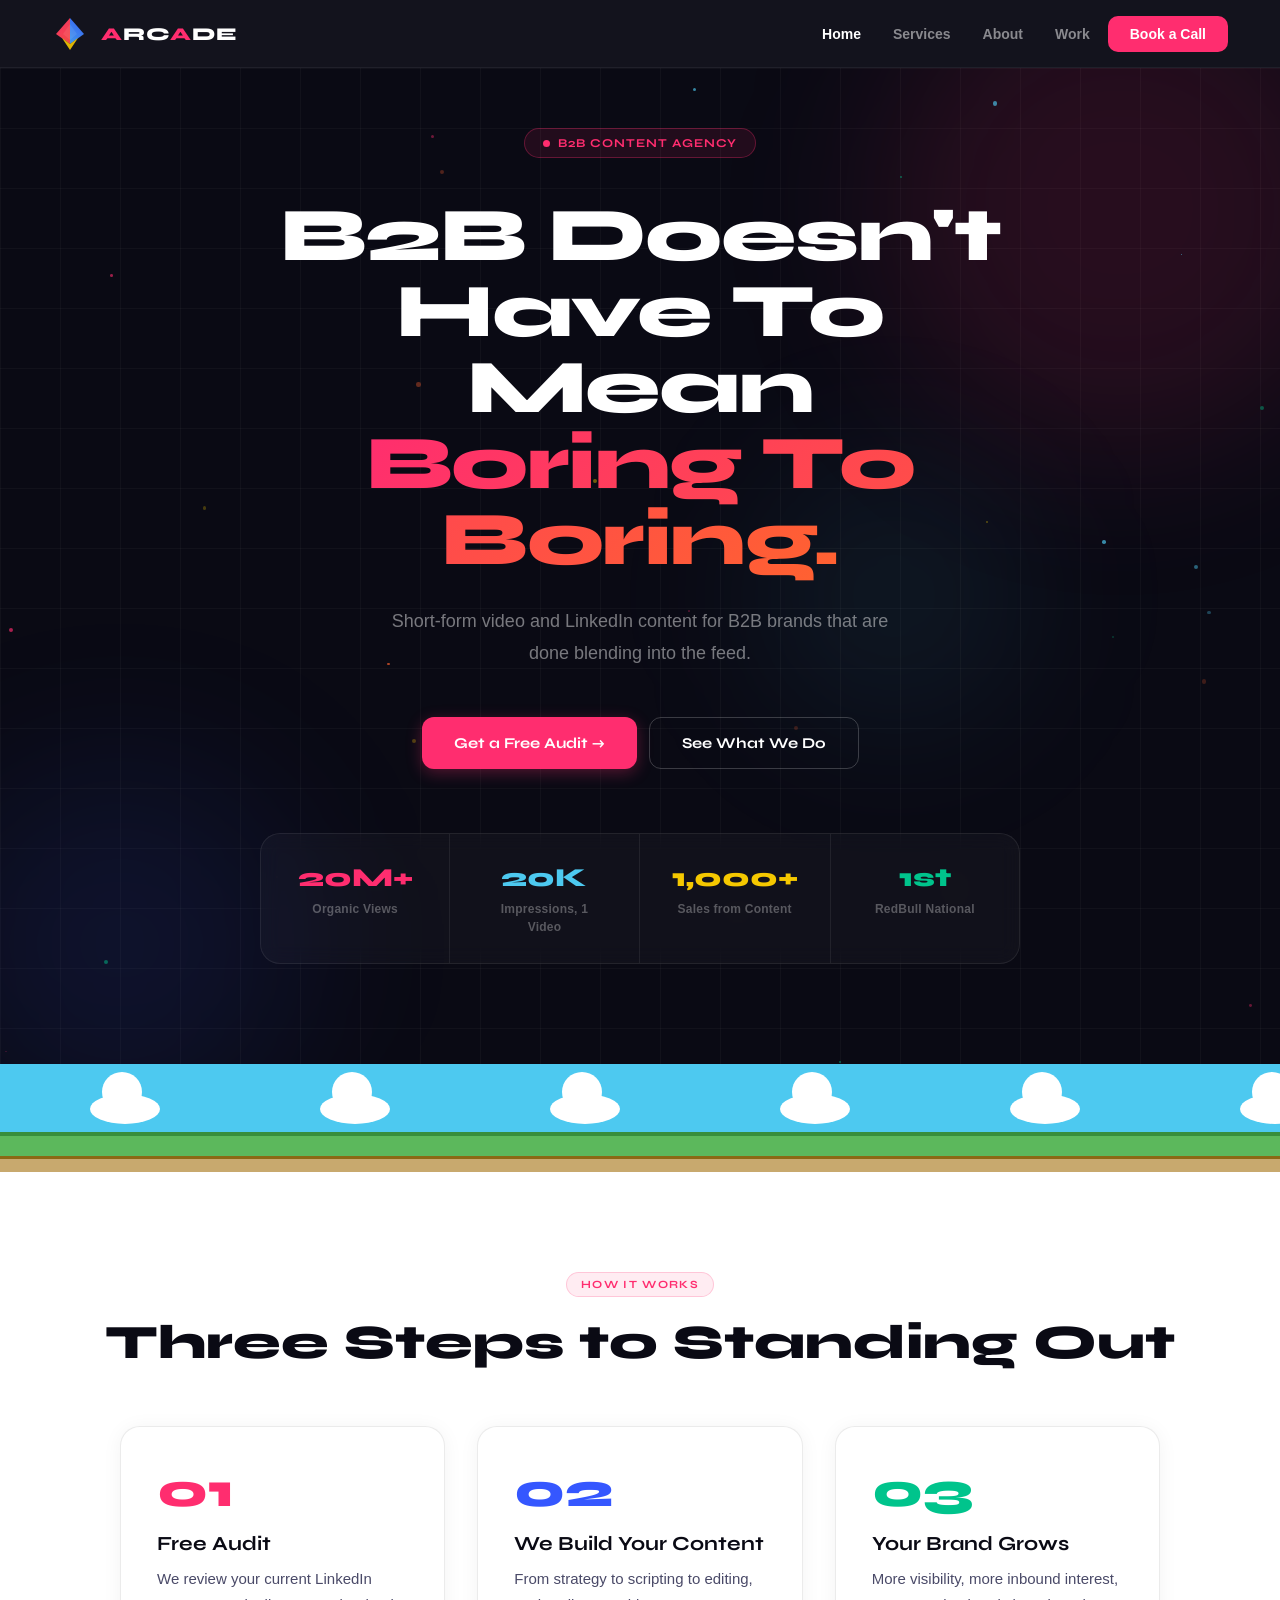
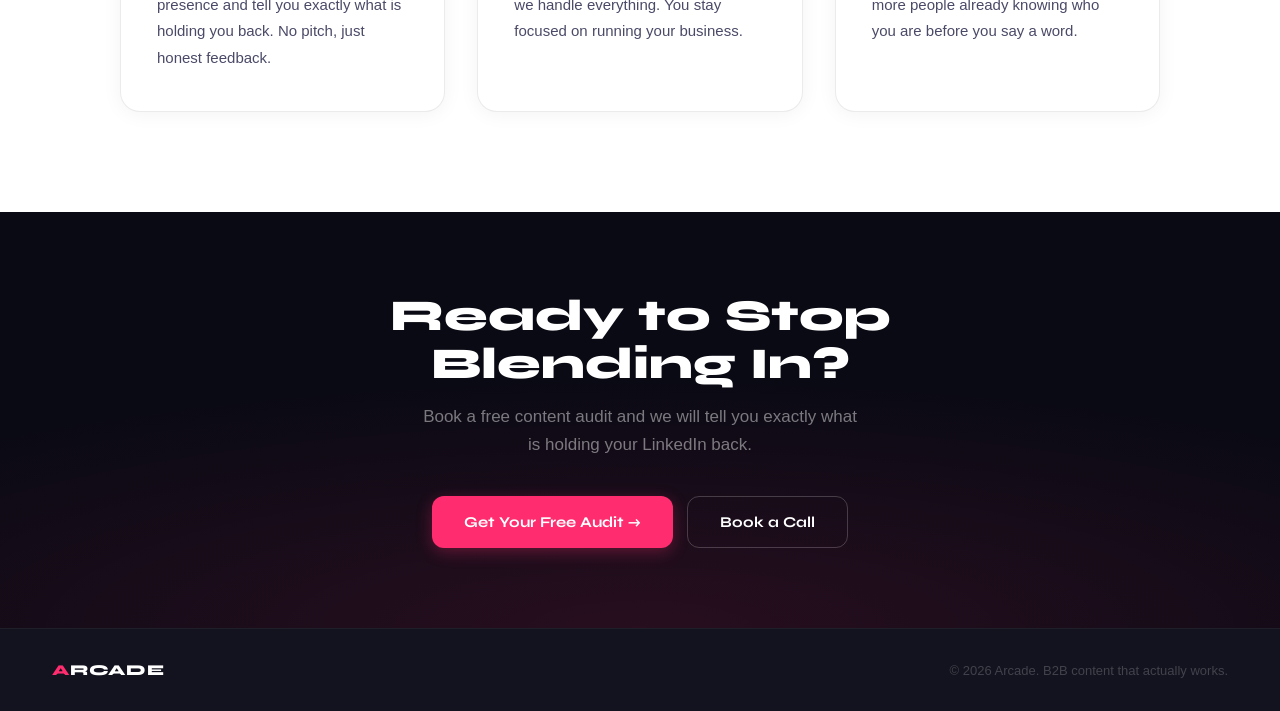
==== index.html @ b46b3680 "fixed the random redirect on mobile interface" ====
<!DOCTYPE html>
<html lang="en">
<head>
<meta charset="UTF-8">
<meta name="viewport" content="width=device-width, initial-scale=1.0">
<title>Arcade — B2B Content That Actually Works</title>
<link rel="preconnect" href="https://fonts.googleapis.com">
<link rel="preconnect" href="https://fonts.gstatic.com" crossorigin>
<link href="https://fonts.googleapis.com/css2?family=Syne:wght@400;500;600;700;800&family=Cabinet+Grotesk:wght@400;500;700;800&display=swap" rel="stylesheet">
<style>

/* ═══════════════════════════════════════
   TOKENS
═══════════════════════════════════════ */
:root {
  --dark:    #0a0a14;
  --dark2:   #13131f;
  --dark3:   #1c1c2e;
  --pink:    #ff2d6f;
  --yellow:  #f5c800;
  --blue:    #3557ff;
  --mint:    #00c48c;
  --orange:  #ff6230;
  --sky:     #4dc9f0;
  --white:   #ffffff;
  --off:     #f7f7fc;
  --border:  rgba(0,0,0,0.08);
  --txt:     #0a0a14;
  --txt2:    #4a4a68;
  --txt3:    #9898b8;
}

/* ═══════════════════════════════════════
   RESET + BASE
═══════════════════════════════════════ */
*, *::before, *::after { margin:0; padding:0; box-sizing:border-box; }
html { scroll-behavior:smooth; }
body {
  font-family: 'Cabinet Grotesk', sans-serif;
  background: var(--off);
  color: var(--txt);
  overflow-x: hidden;
  -webkit-font-smoothing: antialiased;
}
a { text-decoration: none; color: inherit; }
button { font-family: inherit; cursor: pointer; border: none; }

/* ═══════════════════════════════════════
   PAGE SYSTEM
═══════════════════════════════════════ */
.page { display: none; }
.page.active { display: block; }

/* ═══════════════════════════════════════
   NAV
═══════════════════════════════════════ */
nav {
  position: fixed;
  top: 0; left: 0; right: 0;
  z-index: 900;
  height: 68px;
  display: flex;
  align-items: center;
  justify-content: space-between;
  padding: 0 52px;
  background: rgba(10,10,20,0.96);
  backdrop-filter: blur(20px);
  border-bottom: 1px solid rgba(255,255,255,0.06);
}

.nav-logo { display:flex; align-items:center; gap:13px; cursor:pointer; }

.logo-mark {
  position: relative;
  width: 36px;
  height: 36px;
  flex-shrink: 0;
}

.logo-mark svg { width:36px; height:36px; }

.nav-name {
  font-family: 'Syne', sans-serif;
  font-weight: 800;
  font-size: 18px;
  letter-spacing: 0.05em;
  color: white;
}
.nav-name .a1 { color: var(--pink); }
.nav-name .a2 { color: var(--yellow); }

.nav-links {
  display: flex;
  align-items: center;
  gap: 4px;
  list-style: none;
}
.nav-links a {
  font-family: 'Cabinet Grotesk', sans-serif;
  font-size: 14px;
  font-weight: 600;
  color: rgba(255,255,255,0.5);
  padding: 8px 14px;
  border-radius: 8px;
  transition: color .2s, background .2s;
}
.nav-links a:hover { color:white; background:rgba(255,255,255,0.07); }
.nav-links a.active { color:white; }
.nav-cta {
  background: var(--pink) !important;
  color: white !important;
  border-radius: 10px !important;
  padding: 10px 22px !important;
  font-weight: 700 !important;
  transition: opacity .2s, transform .15s !important;
}
.nav-cta:hover { opacity:.88 !important; transform:translateY(-1px) !important; }

/* ═══════════════════════════════════════
   SHARED UTILITIES
═══════════════════════════════════════ */
.page-wrap { padding-top: 68px; }

.tag {
  display: inline-block;
  font-family: 'Syne', sans-serif;
  font-size: 11px;
  font-weight: 700;
  letter-spacing: 0.12em;
  text-transform: uppercase;
  padding: 5px 14px;
  border-radius: 99px;
  margin-bottom: 20px;
}
.tag-pink   { color:var(--pink);   background:rgba(255,45,111,0.09);  border:1px solid rgba(255,45,111,0.2); }
.tag-blue   { color:var(--blue);   background:rgba(53,87,255,0.08);   border:1px solid rgba(53,87,255,0.18); }
.tag-mint   { color:var(--mint);   background:rgba(0,196,140,0.08);   border:1px solid rgba(0,196,140,0.18); }
.tag-yellow { color:#9a7c00;       background:rgba(245,200,0,0.1);    border:1px solid rgba(245,200,0,0.25); }
.tag-sky    { color:var(--sky);    background:rgba(77,201,240,0.09);  border:1px solid rgba(77,201,240,0.2); }
.tag-white  { color:rgba(255,255,255,.6); background:rgba(255,255,255,.07); border:1px solid rgba(255,255,255,.12); }

h1, h2, h3 { font-family:'Syne',sans-serif; font-weight:800; line-height:1.1; }

.sec-title { font-size:clamp(28px,4vw,48px); color:var(--txt); margin-bottom:16px; }
.sec-title.light { color:white; }
.sec-sub { font-size:17px; color:var(--txt2); line-height:1.75; max-width:520px; }
.sec-sub.light { color:rgba(255,255,255,.5); }
.sec-head { margin-bottom:56px; }
.sec-head .sec-sub { margin-top:12px; }
.sec-head.center { text-align:center; }
.sec-head.center .sec-sub { margin:12px auto 0; }

/* Buttons */
.btn {
  display:inline-flex; align-items:center; gap:8px;
  font-family:'Syne',sans-serif; font-weight:700;
  border-radius:12px; cursor:pointer; transition:all .2s;
  text-decoration:none; border:none;
}
.btn-lg { font-size:15px; padding:16px 32px; }
.btn-md { font-size:14px; padding:13px 26px; }
.btn-sm { font-size:13px; padding:10px 20px; }

.btn-pink  { background:var(--pink);  color:white; box-shadow:0 4px 16px rgba(255,45,111,.3); }
.btn-pink:hover  { opacity:.88; transform:translateY(-2px); box-shadow:0 8px 24px rgba(255,45,111,.35); }

.btn-dark  { background:var(--dark);  color:white; box-shadow:0 4px 14px rgba(0,0,0,.2); }
.btn-dark:hover  { opacity:.88; transform:translateY(-2px); }

.btn-ghost { background:transparent; color:white; border:1.5px solid rgba(255,255,255,.2); }
.btn-ghost:hover { border-color:rgba(255,255,255,.45); background:rgba(255,255,255,.05); }

.btn-outline-dark { background:transparent; color:var(--txt); border:1.5px solid rgba(0,0,0,.15); }
.btn-outline-dark:hover { border-color:rgba(0,0,0,.3); background:rgba(0,0,0,.03); }

/* Cards */
.card {
  background:white;
  border-radius:20px;
  border:1px solid var(--border);
  box-shadow:0 2px 20px rgba(0,0,0,.05);
  transition:transform .2s, box-shadow .2s;
}
.card:hover { transform:translateY(-4px); box-shadow:0 12px 40px rgba(0,0,0,.09); }

/* Fade animation */
.fade { opacity:0; transform:translateY(22px); transition:opacity .55s ease, transform .55s ease; }
.fade.in { opacity:1; transform:translateY(0); }

/* CTA strip at bottom of pages */
.cta-strip {
  background:var(--dark);
  padding:80px 52px;
  text-align:center;
  position:relative;
  overflow:hidden;
}
.cta-strip::before {
  content:'';
  position:absolute; inset:0;
  background: radial-gradient(ellipse 80% 60% at 50% 100%, rgba(255,45,111,.12), transparent);
  pointer-events:none;
}
.cta-strip h2 { color:white; font-size:clamp(26px,3.5vw,44px); margin-bottom:14px; position:relative; z-index:1; max-width:600px; margin-left:auto; margin-right:auto; }
.cta-strip p  { color:rgba(255,255,255,.45); font-size:17px; max-width:440px; margin:0 auto 36px; position:relative; z-index:1; line-height:1.7; }
.cta-strip .btns { display:flex; gap:14px; justify-content:center; flex-wrap:wrap; position:relative; z-index:1; }

/* Footer */
footer {
  background:var(--dark2);
  border-top:1px solid rgba(255,255,255,.05);
  padding:32px 52px;
  display:flex; align-items:center; justify-content:space-between; flex-wrap:wrap; gap:14px;
}
.foot-logo { font-family:'Syne',sans-serif; font-weight:800; font-size:15px; color:white; letter-spacing:.05em; }
.foot-logo .a1 { color:var(--pink); }
.foot-copy { font-size:13px; color:rgba(255,255,255,.2); }

/* ═══════════════════════════════════════
   HOME PAGE
═══════════════════════════════════════ */

/* Hero */
.hero {
  min-height:calc(100vh - 68px);
  background:var(--dark);
  display:flex; flex-direction:column;
  align-items:center; justify-content:center;
  position:relative; overflow:hidden;
  padding:60px 32px 100px;
}

/* Subtle grid */
.hero-grid {
  position:absolute; inset:0; pointer-events:none;
  background-image:
    linear-gradient(rgba(255,255,255,.03) 1px, transparent 1px),
    linear-gradient(90deg, rgba(255,255,255,.03) 1px, transparent 1px);
  background-size:60px 60px;
}

/* Glow blobs */
.blob {
  position:absolute; border-radius:50%; filter:blur(80px); pointer-events:none;
  animation:blobFloat 8s ease-in-out infinite alternate;
}
.blob-1 { width:480px; height:480px; background:rgba(255,45,111,.12); top:-100px; right:-80px; }
.blob-2 { width:360px; height:360px; background:rgba(53,87,255,.1);   bottom:-60px; left:-60px; animation-delay:3s; }
.blob-3 { width:260px; height:260px; background:rgba(77,201,240,.08); top:40%;  right:20%; animation-delay:1.5s; }
@keyframes blobFloat { 0%{transform:translate(0,0) scale(1)} 100%{transform:translate(20px,30px) scale(1.06)} }

/* Floating particles */
#particles { position:absolute; inset:0; pointer-events:none; }
.particle {
  position:absolute; border-radius:50%;
  animation:particleDrift linear infinite;
}
@keyframes particleDrift {
  0%  { transform:translateY(0) rotate(0); opacity:.7; }
  100%{ transform:translateY(-110vh) rotate(360deg); opacity:0; }
}

.hero-inner {
  position:relative; z-index:2;
  text-align:center; max-width:820px;
}

.hero-badge {
  display:inline-flex; align-items:center; gap:8px;
  background:rgba(255,45,111,.1); border:1px solid rgba(255,45,111,.3);
  border-radius:99px; padding:7px 18px; margin-bottom:40px;
  font-family:'Syne',sans-serif; font-size:12px; font-weight:700;
  color:var(--pink); letter-spacing:.08em; text-transform:uppercase;
}
.hero-badge::before { content:''; width:7px; height:7px; border-radius:50%; background:var(--pink); animation:pulse 2s ease-in-out infinite; }
@keyframes pulse { 0%,100%{opacity:1;transform:scale(1)} 50%{opacity:.5;transform:scale(.7)} }

.hero h1 {
  font-size: clamp(36px, 6vw, 76px);
  line-height: 1.0;
  color: white;
  margin-bottom: 0;
  letter-spacing: -0.02em;
}
.hero h1 em {
  font-style: normal;
  background: linear-gradient(135deg, var(--pink), var(--orange));
  -webkit-background-clip: text;
  -webkit-text-fill-color: transparent;
  background-clip: text;
}
.hero h1 .sky-word { color: var(--sky); -webkit-text-fill-color: var(--sky); }

.hero-sub {
  font-size:18px; color:rgba(255,255,255,.45); max-width:520px;
  margin:28px auto 48px; line-height:1.75; font-weight:500;
}

.hero-btns { display:flex; gap:12px; justify-content:center; flex-wrap:wrap; }

/* Stats row */
.hero-stats {
  display:flex; justify-content:center; gap:0;
  border:1px solid rgba(255,255,255,.08); border-radius:20px;
  background:rgba(255,255,255,.03); backdrop-filter:blur(10px);
  max-width:760px; margin:64px auto 0; overflow:hidden;
}
.hs-item {
  flex:1; padding:28px 32px; text-align:center;
  border-right:1px solid rgba(255,255,255,.07);
}
.hs-item:last-child { border-right:none; }
.hs-num {
  font-family:'Syne',sans-serif; font-size:26px; font-weight:800;
  display:block; margin-bottom:6px;
}
.hs-num.p { color:var(--pink); }
.hs-num.s { color:var(--sky); }
.hs-num.y { color:var(--yellow); }
.hs-num.m { color:var(--mint); }
.hs-lbl { font-size:12px; color:rgba(255,255,255,.3); font-weight:600; letter-spacing:.02em; }

/* Sky band */
.sky-band {
  background:var(--sky);
  overflow:hidden; position:relative;
  padding:20px 0 0;
}
.cloud-row {
  display:flex; gap:140px; padding:0 80px;
  animation:cloudDrift 30s linear infinite; width:max-content;
}
@keyframes cloudDrift { 0%{transform:translateX(0)} 100%{transform:translateX(-50%)} }
.cloud {
  width:90px; height:40px; position:relative; flex-shrink:0;
}
.cloud::before, .cloud::after {
  content:''; position:absolute; background:white; border-radius:50%;
}
.cloud::before { width:70px; height:30px; bottom:0; left:10px; }
.cloud::after  { width:40px; height:40px; bottom:12px; left:22px; }
.grass { height:24px; background:#5cb85c; border-top:4px solid #388e3c; margin-top:8px; }
.ground { height:16px; background:#c8a96e; border-top:3px solid #8b6914; }

/* Steps / Why section */
.why-section { padding:100px 52px; background:white; }
.why-grid {
  display:grid; grid-template-columns:repeat(3,1fr); gap:32px;
  max-width:1040px; margin:0 auto;
}
.why-card { padding:40px 36px; }
.why-num {
  font-family:'Syne',sans-serif; font-weight:800; font-size:48px;
  line-height:1; margin-bottom:16px;
}
.wn-pink { color:var(--pink); }
.wn-blue { color:var(--blue); }
.wn-mint { color:var(--mint); }
.why-title { font-family:'Syne',sans-serif; font-weight:700; font-size:20px; margin-bottom:10px; color:var(--txt); }
.why-desc { font-size:15px; color:var(--txt2); line-height:1.75; }

/* ═══════════════════════════════════════
   SERVICES PAGE
═══════════════════════════════════════ */
.page-hero {
  background:var(--dark);
  padding:88px 52px 100px;
  position:relative; overflow:hidden;
  text-align:center;
}
.page-hero::before {
  content:''; position:absolute; inset:0; pointer-events:none;
  background-image:
    linear-gradient(rgba(255,255,255,.025) 1px, transparent 1px),
    linear-gradient(90deg, rgba(255,255,255,.025) 1px, transparent 1px);
  background-size:52px 52px;
}
.page-hero > * { position:relative; z-index:1; }
.page-hero h1 { color:white; margin-bottom:14px; }
.page-hero .sec-sub { margin:0 auto; }

/* Services body */
.svc-body { padding:80px 52px; max-width:1120px; margin:0 auto; }

.svc-grid { display:grid; grid-template-columns:repeat(3,1fr); gap:24px; margin-bottom:80px; }

.svc-card {
  padding:40px 36px 36px; border-radius:20px;
  border:1px solid var(--border);
  background:white;
  box-shadow:0 2px 20px rgba(0,0,0,.05);
  position:relative; overflow:hidden;
  transition:transform .2s, box-shadow .2s;
}
.svc-card:hover { transform:translateY(-5px); box-shadow:0 16px 48px rgba(0,0,0,.1); }

.svc-accent {
  position:absolute; top:0; left:0; right:0; height:3px;
}
.acc-pink { background:linear-gradient(90deg,var(--pink),var(--orange)); }
.acc-blue { background:linear-gradient(90deg,var(--blue),var(--sky)); }
.acc-mint { background:linear-gradient(90deg,var(--mint),var(--blue)); }

.svc-pill {
  position:absolute; top:20px; right:20px;
  background:var(--yellow); color:#6b5000;
  font-family:'Syne',sans-serif; font-size:10px; font-weight:700;
  padding:4px 12px; border-radius:99px; letter-spacing:.06em;
}

.svc-icon {
  width:52px; height:52px; border-radius:14px;
  display:flex; align-items:center; justify-content:center;
  font-size:22px; margin-bottom:20px;
}
.si-pink { background:rgba(255,45,111,.08); }
.si-blue { background:rgba(53,87,255,.08); }
.si-mint { background:rgba(0,196,140,.08); }

.svc-name { font-family:'Syne',sans-serif; font-weight:800; font-size:17px; color:var(--txt); margin-bottom:10px; }
.svc-desc { font-size:14px; color:var(--txt2); line-height:1.72; margin-bottom:22px; }

.svc-list { list-style:none; display:flex; flex-direction:column; gap:8px; margin-bottom:28px; }
.svc-list li { font-size:14px; color:var(--txt2); display:flex; align-items:flex-start; gap:9px; }
.svc-list li .dot { width:6px; height:6px; border-radius:50%; flex-shrink:0; margin-top:7px; }
.dp { background:var(--pink); }
.db { background:var(--blue); }
.dm { background:var(--mint); }

.svc-price {
  border-top:1px solid rgba(0,0,0,.07); padding-top:20px;
  display:flex; align-items:baseline; gap:5px; margin-bottom:16px;
}
.sp-from { font-size:12px; color:var(--txt3); font-weight:700; }
.sp-num  { font-family:'Syne',sans-serif; font-size:22px; font-weight:800; color:var(--txt); }
.sp-per  { font-size:12px; color:var(--txt3); }

.svc-btn {
  display:block; text-align:center; padding:13px;
  border-radius:10px; font-family:'Syne',sans-serif; font-size:13px; font-weight:700;
  cursor:pointer; transition:opacity .2s, transform .15s; color:white;
}
.svc-btn:hover { opacity:.88; transform:translateY(-1px); }
.sb-pink { background:var(--pink); box-shadow:0 4px 12px rgba(255,45,111,.28); }
.sb-blue { background:var(--blue); box-shadow:0 4px 12px rgba(53,87,255,.28); }
.sb-mint { background:var(--mint); box-shadow:0 4px 12px rgba(0,196,140,.28); }

/* Compare table */
.compare-wrap { margin-bottom:80px; }
.compare-table {
  background:white; border-radius:20px;
  border:1px solid var(--border); overflow:hidden;
  box-shadow:0 2px 20px rgba(0,0,0,.05);
}
.ct-head {
  display:grid; grid-template-columns:2fr 1fr 1fr 1fr;
  background:var(--dark); padding:22px 32px; gap:16px;
}
.ct-head span {
  font-family:'Syne',sans-serif; font-size:11px; font-weight:700;
  letter-spacing:.08em; color:rgba(255,255,255,.35); text-transform:uppercase; text-align:center;
}
.ct-head span:first-child { text-align:left; }
.ct-head .cp { color:var(--pink); }
.ct-head .cb { color:var(--sky); }
.ct-head .cm { color:var(--mint); }
.ct-row {
  display:grid; grid-template-columns:2fr 1fr 1fr 1fr;
  padding:16px 32px; border-bottom:1px solid rgba(0,0,0,.05); gap:16px; align-items:center;
}
.ct-row:last-child { border-bottom:none; }
.ct-row:hover { background:rgba(0,0,0,.015); }
.ct-feat { font-size:14px; font-weight:600; color:var(--txt); }
.ct-cell { text-align:center; font-size:15px; }

/* FAQ */
.faq-section { padding:80px 52px; background:var(--off); border-top:1px solid var(--border); }
.faq-list { max-width:720px; margin:0 auto; display:flex; flex-direction:column; gap:8px; }
.faq-item {
  background:white; border:1px solid var(--border);
  border-radius:14px; overflow:hidden;
  box-shadow:0 1px 8px rgba(0,0,0,.04);
}
.faq-q {
  padding:20px 24px; display:flex; justify-content:space-between; align-items:center;
  cursor:pointer; font-weight:700; font-size:15px; color:var(--txt);
  gap:16px; transition:background .2s;
}
.faq-q:hover { background:rgba(0,0,0,.02); }
.faq-toggle {
  font-family:'Syne',sans-serif; font-weight:800; font-size:18px;
  color:var(--pink); flex-shrink:0; width:24px; text-align:center;
  transition:transform .25s;
}
.faq-a {
  display:none; padding:16px 24px 22px;
  font-size:15px; color:var(--txt2); line-height:1.75;
  border-top:1px solid rgba(0,0,0,.05);
}
.faq-item.open .faq-a { display:block; }
.faq-item.open .faq-toggle { transform:rotate(45deg); }
.faq-item.open .faq-q { background:rgba(255,45,111,.025); }

/* ═══════════════════════════════════════
   ABOUT PAGE
═══════════════════════════════════════ */
.about-body { padding:80px 52px; max-width:1020px; margin:0 auto; }

.about-grid { display:grid; grid-template-columns:1fr 1fr; gap:24px; margin-bottom:48px; }

.about-card { padding:40px; }

.ava {
  width:60px; height:60px; border-radius:16px;
  display:flex; align-items:center; justify-content:center;
  font-size:24px; margin-bottom:20px;
}
.ava-s { background:rgba(255,45,111,.08); }
.ava-v { background:rgba(53,87,255,.08); }

.abt-name { font-family:'Syne',sans-serif; font-size:14px; font-weight:800; letter-spacing:.08em; text-transform:uppercase; margin-bottom:4px; }
.abt-role { font-size:14px; font-weight:700; margin-bottom:16px; }
.role-p { color:var(--pink); }
.role-b { color:var(--blue); }
.abt-bio { font-size:15px; color:var(--txt2); line-height:1.8; }

.abt-chips { display:flex; gap:8px; flex-wrap:wrap; margin-top:20px; }
.chip {
  font-size:12px; font-weight:700;
  padding:5px 13px; border-radius:99px;
  background:var(--off); border:1px solid var(--border); color:var(--txt2);
}

/* Redbull block */
.rb-block {
  background:var(--dark); border-radius:24px;
  padding:60px; text-align:center; position:relative; overflow:hidden;
}
.rb-block::before {
  content:''; position:absolute; inset:0;
  background:radial-gradient(ellipse 70% 80% at 50% 110%, rgba(245,200,0,.1), transparent);
}
.rb-block > * { position:relative; z-index:1; }
.rb-block h2 { color:white; font-size:clamp(22px,3vw,36px); margin-bottom:14px; }
.rb-block p { color:rgba(255,255,255,.45); font-size:16px; max-width:560px; margin:0 auto 32px; line-height:1.75; }
.rb-chips { display:flex; gap:10px; justify-content:center; flex-wrap:wrap; }
.rb-chip {
  background:rgba(255,255,255,.06); border:1px solid rgba(255,255,255,.1);
  border-radius:10px; padding:9px 16px;
  font-family:'Syne',sans-serif; font-size:11px; font-weight:700;
  color:white; letter-spacing:.06em;
}

/* ═══════════════════════════════════════
   PORTFOLIO PAGE
═══════════════════════════════════════ */
.port-body { padding:80px 52px; max-width:1100px; margin:0 auto; }

.port-grid { display:grid; grid-template-columns:repeat(3,1fr); gap:24px; margin-bottom:40px; }

.port-card { border-radius:18px; overflow:hidden; }
.port-card .card { border-radius:18px; }

.port-thumb {
  position:relative; width:100%; padding-bottom:56.25%; /* 16:9 */
  background:#000;
}
.port-thumb iframe {
  position:absolute; inset:0; width:100%; height:100%;
  border:none;
}

.port-info { padding:22px 24px; }
.port-name { font-family:'Syne',sans-serif; font-weight:800; font-size:16px; margin-bottom:6px; color:var(--txt); }
.port-desc { font-size:13px; color:var(--txt2); line-height:1.65; }

.port-soon {
  background:white; border:2px dashed rgba(0,0,0,.1);
  border-radius:18px; padding:60px 48px; text-align:center;
}
.port-soon p { font-family:'Syne',sans-serif; font-size:14px; font-weight:700; color:var(--txt3); line-height:2; letter-spacing:.03em; }

/* ═══════════════════════════════════════
   CONTACT PAGE
═══════════════════════════════════════ */
.contact-body { padding:72px 52px; max-width:880px; margin:0 auto; }

.contact-grid { display:grid; grid-template-columns:1.45fr 1fr; gap:28px; align-items:start; }

.form-card { padding:40px; }

.form-card h3 {
  font-family:'Syne',sans-serif; font-size:14px; font-weight:800;
  letter-spacing:.08em; text-transform:uppercase; color:var(--txt);
  margin-bottom:28px;
}

.fg { margin-bottom:16px; }
.fg label {
  display:block; font-family:'Syne',sans-serif; font-size:10px;
  font-weight:700; letter-spacing:.1em; text-transform:uppercase;
  color:var(--txt3); margin-bottom:7px;
}
.fg input, .fg select, .fg textarea {
  width:100%; background:var(--off); border:1.5px solid rgba(0,0,0,.09);
  border-radius:10px; padding:13px 15px; color:var(--txt);
  font-family:'Cabinet Grotesk',sans-serif; font-size:15px;
  outline:none; transition:border-color .2s, box-shadow .2s;
}
.fg input:focus, .fg select:focus, .fg textarea:focus {
  border-color:var(--pink); box-shadow:0 0 0 3px rgba(255,45,111,.09);
}
.fg textarea { resize:vertical; min-height:105px; }
.fg select { cursor:pointer; }
.fg-row { display:grid; grid-template-columns:1fr 1fr; gap:14px; }

.form-submit {
  width:100%; background:var(--pink); color:white;
  padding:15px; border-radius:11px;
  font-family:'Syne',sans-serif; font-size:14px; font-weight:700;
  box-shadow:0 4px 14px rgba(255,45,111,.3); margin-top:4px;
  transition:opacity .2s, transform .15s;
}
.form-submit:hover { opacity:.9; transform:translateY(-1px); }

/* Contact sidebar */
.contact-sidebar { display:flex; flex-direction:column; gap:14px; }

.freebie-box {
  background:var(--yellow); border-radius:18px;
  border:1px solid rgba(0,0,0,.07); padding:28px 24px;
}
.freebie-box .tag { margin-bottom:12px; }
.fb-title { font-family:'Syne',sans-serif; font-size:16px; font-weight:800; color:var(--dark); margin-bottom:9px; line-height:1.4; }
.fb-desc { font-size:13px; color:rgba(0,0,0,.55); line-height:1.65; margin-bottom:18px; }

.co-link {
  background:white; border-radius:14px; border:1px solid var(--border);
  padding:20px 22px; display:flex; align-items:center; gap:14px;
  text-decoration:none; box-shadow:0 1px 12px rgba(0,0,0,.04);
  transition:transform .15s, box-shadow .15s;
}
.co-link:hover { transform:translateY(-2px); box-shadow:0 8px 24px rgba(0,0,0,.09); }
.co-ico {
  width:42px; height:42px; border-radius:12px;
  display:flex; align-items:center; justify-content:center;
  font-size:17px; flex-shrink:0;
}
.ci-b { background:rgba(53,87,255,.08); }
.ci-p { background:rgba(255,45,111,.08); }
.ci-m { background:rgba(0,196,140,.08); }
.co-lbl { font-family:'Syne',sans-serif; font-size:12px; font-weight:800; letter-spacing:.06em; text-transform:uppercase; color:var(--txt); margin-bottom:2px; }
.co-sub { font-size:12px; color:var(--txt3); }

/* ═══════════════════════════════════════
   RESPONSIVE
═══════════════════════════════════════ */
/* Hamburger */
.hamburger {
  display: none;
  flex-direction: column;
  justify-content: center;
  gap: 5px;
  width: 40px; height: 40px;
  background: rgba(255,255,255,.06);
  border: 1px solid rgba(255,255,255,.1);
  border-radius: 10px;
  padding: 10px;
  cursor: pointer;
  z-index: 901;
}
.hamburger span {
  display: block;
  width: 100%; height: 2px;
  background: white; border-radius: 2px;
  transition: transform .3s, opacity .3s;
}
.hamburger.open span:nth-child(1) { transform: translateY(7px) rotate(45deg); }
.hamburger.open span:nth-child(2) { opacity: 0; }
.hamburger.open span:nth-child(3) { transform: translateY(-7px) rotate(-45deg); }

/* Mobile menu drawer */
.mobile-menu {
  display: none;
  position: fixed;
  top: 68px; left: 0; right: 0;
  background: rgba(10,10,20,0.98);
  backdrop-filter: blur(20px);
  border-bottom: 1px solid rgba(255,255,255,.07);
  flex-direction: column;
  padding: 16px 24px 24px;
  gap: 4px;
  z-index: 899;
  transform: translateY(-10px);
  opacity: 0;
  transition: transform .25s ease, opacity .25s ease;
}
.mobile-menu.open {
  transform: translateY(0);
  opacity: 1;
}
.mobile-menu a {
  font-family: 'Syne', sans-serif;
  font-weight: 700; font-size: 16px;
  color: rgba(255,255,255,.6);
  padding: 14px 16px;
  border-radius: 10px;
  transition: color .2s, background .2s;
}
.mobile-menu a:hover { color: white; background: rgba(255,255,255,.06); }
.mobile-menu a.active-mobile { color: white; }
.mobile-menu .mobile-cta {
  margin-top: 8px;
  background: var(--pink);
  color: white !important;
  text-align: center;
  box-shadow: 0 4px 14px rgba(255,45,111,.3);
}

@media(max-width:900px){
  .hamburger { display: flex; }
  .mobile-menu { display: flex; }
}
@media(max-width:900px){
  nav { padding:0 20px; }
  .nav-links { display:none; }
  .svc-grid, .about-grid, .why-grid, .port-grid { grid-template-columns:1fr; }
  .contact-grid { grid-template-columns:1fr; }
  .hero-stats { flex-direction:column; }
  .hs-item { border-right:none; border-bottom:1px solid rgba(255,255,255,.07); }
  .svc-body, .about-body, .port-body, .contact-body, .faq-section { padding:50px 20px; }
  .page-hero, .cta-strip { padding:60px 20px; }
  footer { padding:28px 20px; flex-direction:column; text-align:center; }
  .ct-head, .ct-row { grid-template-columns:1.5fr 1fr 1fr 1fr; }
  .rb-block { padding:40px 24px; }
  .pricing-grid { grid-template-columns:1fr; }
  .modal-body { padding:24px 20px 32px; }
  .modal-header { padding:28px 24px 24px; }
}
</style>
</head>
<body>

<!-- ════════════════ NAV ════════════════ -->
<nav>
  <div class="nav-logo" onclick="go('home'); return false;">
    <div class="logo-mark">
      <svg viewBox="0 0 36 36" fill="none" xmlns="http://www.w3.org/2000/svg">
        <defs>
          <linearGradient id="lg1" x1="0" y1="0" x2="36" y2="36" gradientUnits="userSpaceOnUse">
            <stop offset="0%" stop-color="#ff2d6f"/>
            <stop offset="100%" stop-color="#ff6230"/>
          </linearGradient>
          <linearGradient id="lg2" x1="36" y1="0" x2="0" y2="36" gradientUnits="userSpaceOnUse">
            <stop offset="0%" stop-color="#3557ff"/>
            <stop offset="100%" stop-color="#4dc9f0"/>
          </linearGradient>
        </defs>
        <path d="M18 2 L4 18 L18 28 Z" fill="url(#lg1)" opacity="0.95"/>
        <path d="M18 2 L32 18 L18 28 Z" fill="url(#lg2)" opacity="0.95"/>
        <path d="M18 28 L10 22 L18 34 L26 22 Z" fill="#f5c800" opacity="0.9"/>
        <path d="M18 8 L11 18 L18 24 L25 18 Z" fill="white" opacity="0.08"/>
      </svg>
    </div>
    <span class="nav-name"><span class="a1">A</span>RC<span class="a1">A</span>DE</span>
  </div>

  <ul class="nav-links">
    <li><a href="javascript:void(0)" onclick="go('home'); return false;"      id="nl-home"      class="active">Home</a></li>
    <li><a href="javascript:void(0)" onclick="go('services'); return false;"  id="nl-services">Services</a></li>
    <li><a href="javascript:void(0)" onclick="go('about'); return false;"     id="nl-about">About</a></li>
    <li><a href="javascript:void(0)" onclick="go('portfolio'); return false;" id="nl-portfolio">Work</a></li>
    <li><a href="javascript:void(0)" onclick="go('contact'); return false;"   id="nl-contact" class="nav-cta">Book a Call</a></li>
  </ul>

  <button class="hamburger" id="hamburger" onclick="toggleMenu()" aria-label="Menu">
    <span></span><span></span><span></span>
  </button>
</nav>

<!-- Mobile Menu -->
<div class="mobile-menu" id="mobile-menu">
  <a href="javascript:void(0)" onclick="goMobile('home'); return false;">Home</a>
  <a href="javascript:void(0)" onclick="goMobile('services'); return false;">Services</a>
  <a href="javascript:void(0)" onclick="goMobile('about'); return false;">About</a>
  <a href="javascript:void(0)" onclick="goMobile('portfolio'); return false;">Work</a>
  <a href="javascript:void(0)" onclick="goMobile('contact'); return false;" class="mobile-cta">Book a Call</a>
</div>

<!-- ════════════════════════════════════
     HOME
════════════════════════════════════ -->
<div id="pg-home" class="page active page-wrap">

  <section class="hero">
    <div class="hero-grid"></div>
    <div class="blob blob-1"></div>
    <div class="blob blob-2"></div>
    <div class="blob blob-3"></div>
    <div id="particles"></div>

    <div class="hero-inner">
      <div class="hero-badge">B2B Content Agency</div>

      <h1>
        B2B Doesn't<br>
        Have To Mean<br>
        <em>Boring To Boring.</em>
      </h1>

      <p class="hero-sub">
        Short-form video and LinkedIn content for B2B brands that are done blending into the feed.
      </p>

      <div class="hero-btns">
        <a href="javascript:void(0)" class="btn btn-pink btn-lg" onclick="go('contact'); return false;">Get a Free Audit &rarr;</a>
        <a href="javascript:void(0)" class="btn btn-ghost btn-lg" onclick="go('services'); return false;">See What We Do</a>
      </div>

      <div class="hero-stats">
        <div class="hs-item">
          <span class="hs-num p">20M+</span>
          <span class="hs-lbl">Organic Views</span>
        </div>
        <div class="hs-item">
          <span class="hs-num s">20K</span>
          <span class="hs-lbl">Impressions, 1 Video</span>
        </div>
        <div class="hs-item">
          <span class="hs-num y">1,000+</span>
          <span class="hs-lbl">Sales from Content</span>
        </div>
        <div class="hs-item">
          <span class="hs-num m">1st</span>
          <span class="hs-lbl">RedBull National</span>
        </div>
      </div>
    </div>
  </section>

  <!-- Sky / Mario transition -->
  <div class="sky-band">
    <div class="cloud-row">
      <div class="cloud"></div><div class="cloud"></div><div class="cloud"></div>
      <div class="cloud"></div><div class="cloud"></div><div class="cloud"></div>
    </div>
    <div class="grass"></div>
    <div class="ground"></div>
  </div>

  <!-- Steps -->
  <section class="why-section">
    <div class="sec-head center fade">
      <div class="tag tag-pink">HOW IT WORKS</div>
      <h2 class="sec-title">Three Steps to Standing Out</h2>
    </div>
    <div class="why-grid">
      <div class="why-card card fade">
        <div class="why-num wn-pink">01</div>
        <div class="why-title">Free Audit</div>
        <p class="why-desc">We review your current LinkedIn presence and tell you exactly what is holding you back. No pitch, just honest feedback.</p>
      </div>
      <div class="why-card card fade" style="transition-delay:.1s">
        <div class="why-num wn-blue">02</div>
        <div class="why-title">We Build Your Content</div>
        <p class="why-desc">From strategy to scripting to editing, we handle everything. You stay focused on running your business.</p>
      </div>
      <div class="why-card card fade" style="transition-delay:.2s">
        <div class="why-num wn-mint">03</div>
        <div class="why-title">Your Brand Grows</div>
        <p class="why-desc">More visibility, more inbound interest, more people already knowing who you are before you say a word.</p>
      </div>
    </div>
  </section>

  <!-- CTA strip -->
  <div class="cta-strip">
    <h2>Ready to Stop Blending In?</h2>
    <p>Book a free content audit and we will tell you exactly what is holding your LinkedIn back.</p>
    <div class="btns">
      <a href="javascript:void(0)" class="btn btn-pink btn-lg" onclick="go('contact'); return false;">Get Your Free Audit &rarr;</a>
      <a href="javascript:void(0)" class="btn btn-ghost btn-lg" onclick="go('contact'); return false;">Book a Call</a>
    </div>
  </div>

  <footer>
    <div class="foot-logo"><span class="a1">A</span>RCADE</div>
    <div class="foot-copy">&copy; 2026 Arcade. B2B content that actually works.</div>
  </footer>
</div>

<!-- ════════════════════════════════════
     SERVICES
════════════════════════════════════ -->
<div id="pg-services" class="page page-wrap">

  <div class="page-hero">
    <div class="tag tag-white">SERVICES</div>
    <h1 class="sec-title light">Pick Your Package</h1>
    <p class="sec-sub light">Three ways to make your brand enjoyable to scroll on LinkedIn.</p>
  </div>

  <div class="svc-body">
    <div class="svc-grid">

      <div class="svc-card fade">
        <div class="svc-accent acc-pink"></div>
        <div class="svc-icon si-pink">🎬</div>
        <div class="svc-name">Video Packages</div>
        <p class="svc-desc">High-quality short-form videos delivered to you, ready to post, boost, embed, or send wherever you need them.</p>
        <ul class="svc-list">
          <li><span class="dot dp"></span>3 to 5 videos per package</li>
          <li><span class="dot dp"></span>LinkedIn organic, ads, email snippets</li>
          <li><span class="dot dp"></span>Website popups and in-product tutorials</li>
          <li><span class="dot dp"></span>Professional editing included</li>
          <li><span class="dot dp"></span>Bulk discount available</li>
        </ul>
        <div class="svc-price">
          <span class="sp-from">from</span>
          <span class="sp-num">$500</span>
          <span class="sp-per">/ video</span>
        </div>
        <a href="javascript:void(0)" class="svc-btn sb-pink" onclick="go('contact'); return false;">Get Videos &rarr;</a>
      </div>

      <div class="svc-card fade" style="transition-delay:.1s">
        <div class="svc-accent acc-blue"></div>
        <div class="svc-pill">POPULAR</div>
        <div class="svc-icon si-blue">📱</div>
        <div class="svc-name">Profile Management</div>
        <p class="svc-desc">We run your company LinkedIn from strategy to posting. Consistent content that grows your audience every single week.</p>
        <ul class="svc-list">
          <li><span class="dot db"></span>3 to 4 posts per week (text, carousels, memes)</li>
          <li><span class="dot db"></span>2 short-form videos per month</li>
          <li><span class="dot db"></span>Full content strategy included</li>
          <li><span class="dot db"></span>Growth-focused approach</li>
          <li><span class="dot db"></span>Monthly performance report</li>
        </ul>
        <div class="svc-price">
          <span class="sp-from">from</span>
          <span class="sp-num">$1,500</span>
          <span class="sp-per">/ month</span>
        </div>
        <a href="javascript:void(0)" class="svc-btn sb-blue" onclick="go('contact'); return false;">Get Started &rarr;</a>
      </div>

      <div class="svc-card fade" style="transition-delay:.2s">
        <div class="svc-accent acc-mint"></div>
        <div class="svc-icon si-mint">🚀</div>
        <div class="svc-name">Full Team Presence</div>
        <p class="svc-desc">Company profile management plus up to 5 employee personal profiles, turning your whole team into a content engine.</p>
        <ul class="svc-list">
          <li><span class="dot dm"></span>Everything in Profile Management</li>
          <li><span class="dot dm"></span>Up to 5 personal employee profiles</li>
          <li><span class="dot dm"></span>Personal brand strategy per person</li>
          <li><span class="dot dm"></span>$200 per additional profile</li>
          <li><span class="dot dm"></span>Unified brand voice across all profiles</li>
        </ul>
        <div class="svc-price">
          <span class="sp-from">from</span>
          <span class="sp-num">$2,500</span>
          <span class="sp-per">/ month</span>
        </div>
        <a href="javascript:void(0)" class="svc-btn sb-mint" onclick="go('contact'); return false;">Go Full Team &rarr;</a>
      </div>

    </div>

    <!-- Compare -->
    <div class="compare-wrap">
      <div class="sec-head center fade"><div class="tag tag-blue">COMPARE</div><h2 class="sec-title">What Is Included</h2></div>
      <div class="compare-table fade">
        <div class="ct-head">
          <span>Feature</span>
          <span class="cp">Video Pkg</span>
          <span class="cb">Profile Mgmt</span>
          <span class="cm">Full Team</span>
        </div>
        <div class="ct-row"><span class="ct-feat">Short-form video production</span><span class="ct-cell">✅</span><span class="ct-cell">✅</span><span class="ct-cell">✅</span></div>
        <div class="ct-row"><span class="ct-feat">Content strategy</span><span class="ct-cell">❌</span><span class="ct-cell">✅</span><span class="ct-cell">✅</span></div>
        <div class="ct-row"><span class="ct-feat">Weekly posting (text, carousels, memes)</span><span class="ct-cell">❌</span><span class="ct-cell">✅</span><span class="ct-cell">✅</span></div>
        <div class="ct-row"><span class="ct-feat">Monthly performance report</span><span class="ct-cell">❌</span><span class="ct-cell">✅</span><span class="ct-cell">✅</span></div>
        <div class="ct-row"><span class="ct-feat">Employee personal profiles</span><span class="ct-cell">❌</span><span class="ct-cell">❌</span><span class="ct-cell">✅</span></div>
        <div class="ct-row"><span class="ct-feat">Personal brand strategy per person</span><span class="ct-cell">❌</span><span class="ct-cell">❌</span><span class="ct-cell">✅</span></div>
      </div>
    </div>

    <!-- FAQ -->
    <div class="sec-head center fade"><div class="tag tag-pink">FAQ</div><h2 class="sec-title">Common Questions</h2></div>
    <div class="faq-list" style="max-width:720px;margin:0 auto 0;">
      <div class="faq-item">
        <div class="faq-q" onclick="faq(this, event)">Do I need to be on camera?<span class="faq-toggle">+</span></div>
        <div class="faq-a">Nope. We will be the faces on screen. That is kind of our thing. That said, if you ever want to show up occasionally, a quick clip, some B-roll, or a voiceover — we will write the script, direct you, and handle all the editing. But it is completely up to you.</div>
      </div>
      <div class="faq-item">
        <div class="faq-q" onclick="faq(this, event)">How long until I get the first videos?<span class="faq-toggle">+</span></div>
        <div class="faq-a">For video packages, turnaround is typically 7 to 10 business days after we align on the brief and you send the raw material. For management packages, we spend the first week on strategy and planning before anything goes live.</div>
      </div>
      <div class="faq-item">
        <div class="faq-q" onclick="faq(this, event)">What if I have no footage yet?<span class="faq-toggle">+</span></div>
        <div class="faq-a">Honestly, that is a good thing. A clean slate means we build everything from scratch, exactly how it should be. No old habits to undo.</div>
      </div>
      <div class="faq-item">
        <div class="faq-q" onclick="faq(this, event)">Can the videos be used for paid ads too?<span class="faq-toggle">+</span></div>
        <div class="faq-a">Absolutely. We design videos that work as high-quality ad creatives, not generic stock-footage ads. Whether it is LinkedIn ads, website popups, or email campaigns, we build each video for its intended purpose.</div>
      </div>
      <div class="faq-item">
        <div class="faq-q" onclick="faq(this, event)">Is there a minimum commitment for management?<span class="faq-toggle">+</span></div>
        <div class="faq-a">We ask for a minimum of 3 months. Good content compounds over time. The first month is strategy and foundation, and results build from there.</div>
      </div>
      <div class="faq-item">
        <div class="faq-q" onclick="faq(this, event)">Do you only work on LinkedIn?<span class="faq-toggle">+</span></div>
        <div class="faq-a">LinkedIn B2B content is our sweet spot, but the videos we create can be used anywhere including websites, email, Instagram, and YouTube Shorts. Tell us your use case and we will let you know how we can help.</div>
      </div>
    </div>

  </div>

  <!-- CTA strip -->
  <div class="cta-strip" style="margin-top:80px">
    <h2>Not Sure Which Package Fits?</h2>
    <p>Start with a free audit and we will tell you exactly what your brand needs.</p>
    <div class="btns">
      <a href="javascript:void(0)" class="btn btn-pink btn-lg" onclick="go('contact'); return false;">Get a Free Audit &rarr;</a>
      <a href="javascript:void(0)" class="btn btn-ghost btn-lg" onclick="go('contact'); return false;">Book a Call</a>
    </div>
  </div>

  <footer>
    <div class="foot-logo"><span class="a1">A</span>RCADE</div>
    <div class="foot-copy">&copy; 2026 Arcade. B2B content that actually works.</div>
  </footer>
</div>

<!-- ════════════════════════════════════
     ABOUT
════════════════════════════════════ -->
<div id="pg-about" class="page page-wrap">

  <div class="page-hero">
    <div class="tag tag-white">ABOUT US</div>
    <h1 class="sec-title light">Meet the Players</h1>
    <p class="sec-sub light">A content duo combining viral instinct with sales psychology.</p>
  </div>

  <div class="about-body">
    <div class="about-grid">

      <div class="about-card card fade">
        <div class="ava ava-s">🎬</div>
        <div class="abt-name">Sofija</div>
        <div class="abt-role role-p">Video and Content Specialist</div>
        <p class="abt-bio">It started with crochet plushies. One video hit 11 million views in my very first month, and before long I had built up 20 million views and 18,000 followers, selling over 1,000 patterns along the way. That is when I stopped treating content as something you just post and started treating it as something you engineer.<br><br>From there I transitioned into the B2B world, started making content for brands, and completely fell in love with it. I found that every brand has a story worth watching. Most just need someone to tell it.</p>
        <div class="abt-chips">
          <span class="chip">20M+ Views</span>
          <span class="chip">18K Followers</span>
          <span class="chip">1K+ Sales</span>
          <span class="chip">Video Editor</span>
        </div>
      </div>

      <div class="about-card card fade" style="transition-delay:.12s">
        <div class="ava ava-v">📊</div>
        <div class="abt-name">Vojdan</div>
        <div class="abt-role role-b">LinkedIn Strategy and Sales Content</div>
        <p class="abt-bio">Years as an SDR taught me one thing: cold outreach is a grind, and most of it gets ignored. So I stopped cold calling and started posting. One video hit 20,000 impressions and brought inbound leads straight to my inbox. No cold outreach. They came to me.<br><br>I understand what B2B buyers actually respond to because I was the one trying to reach them. Now I build content that does the selling before you ever send a message. I am also deep in the AI space and currently building my own AI content tool.</p>
        <div class="abt-chips">
          <span class="chip">20K Impressions</span>
          <span class="chip">SDR Background</span>
          <span class="chip">AI Builder</span>
        </div>
      </div>

    </div>

    <div class="rb-block fade">
      <div class="tag tag-yellow">The RedBull Story</div>
      <h2>We Made a 60-Second Video.<br>It Beat Every Team in the Country.</h2>
      <p>RedBull ran a national competition for teams of 2. Apply with a video, one team per country wins a trip to Ibiza. We made a 60-second video showing our personalities and won. Two weeks later we were in Ibiza. That is what the right content does. It gets you in the room.</p>
      <div class="rb-chips">
        <div class="rb-chip">🏆 National Winners</div>
        <div class="rb-chip">✈️ Ibiza</div>
        <div class="rb-chip">60-Second Video</div>
        <div class="rb-chip">⚡ RedBull Competition</div>
      </div>
    </div>
  </div>

  <!-- CTA -->
  <div class="cta-strip">
    <h2>Want Results Like These for Your Brand?</h2>
    <p>Let us show you what we can do. Start with a free LinkedIn content audit.</p>
    <div class="btns">
      <a href="javascript:void(0)" class="btn btn-pink btn-lg" onclick="go('contact'); return false;">Get a Free Audit &rarr;</a>
      <a href="javascript:void(0)" class="btn btn-ghost btn-lg" onclick="go('contact'); return false;">Book a Call</a>
    </div>
  </div>

  <footer>
    <div class="foot-logo"><span class="a1">A</span>RCADE</div>
    <div class="foot-copy">&copy; 2026 Arcade. B2B content that actually works.</div>
  </footer>
</div>

<!-- ════════════════════════════════════
     PORTFOLIO
════════════════════════════════════ -->
<div id="pg-portfolio" class="page page-wrap">

  <div class="page-hero">
    <div class="tag tag-white">OUR WORK</div>
    <h1 class="sec-title light">The Highlight Reel</h1>
    <p class="sec-sub light">A growing collection of content we have made for brands and ourselves.</p>
  </div>

  <div class="port-body">
    <div class="port-grid">

      <div class="port-card card fade">
        <div class="port-thumb">
          <iframe src="https://www.youtube.com/embed/t96INkd3d-M" title="Upvert Brand Video 1" allow="accelerometer; autoplay; clipboard-write; encrypted-media; gyroscope; picture-in-picture" allowfullscreen loading="lazy"></iframe>
        </div>
        <div class="port-info">
          <div class="tag tag-pink" style="margin-bottom:10px">Website Popup</div>
          <div class="port-name">Upvert Brand Video</div>
          <p class="port-desc">Short-form brand video used across website popups and email campaigns for a B2B startup.</p>
        </div>
      </div>

      <div class="port-card card fade" style="transition-delay:.1s">
        <div class="port-thumb">
          <iframe src="https://www.youtube.com/embed/FkSvU2genRc" title="Upvert Brand Video 2" allow="accelerometer; autoplay; clipboard-write; encrypted-media; gyroscope; picture-in-picture" allowfullscreen loading="lazy"></iframe>
        </div>
        <div class="port-info">
          <div class="tag tag-blue" style="margin-bottom:10px">Brand Video</div>
          <div class="port-name">Upvert — Vol. 2</div>
          <p class="port-desc">Second video in the Upvert content series, built for LinkedIn and email distribution.</p>
        </div>
      </div>

      <div class="port-card card fade" style="transition-delay:.2s">
        <div class="port-thumb">
          <iframe src="https://www.youtube.com/embed/EjRnIUBlqn0" title="Warmly Video" allow="accelerometer; autoplay; clipboard-write; encrypted-media; gyroscope; picture-in-picture" allowfullscreen loading="lazy"></iframe>
        </div>
        <div class="port-info">
          <div class="tag tag-mint" style="margin-bottom:10px">LinkedIn Organic</div>
          <div class="port-name">Warmly</div>
          <p class="port-desc">LinkedIn content for Warmly — built to stop the scroll and drive inbound interest.</p>
        </div>
      </div>

    </div>

    <div class="port-soon fade">
      <p>MORE WORK COMING SOON<br><br>We are just getting started. Check back soon, or better yet, be in the next reel.</p>
    </div>
  </div>

  <!-- CTA -->
  <div class="cta-strip" style="margin-top:80px">
    <h2>Want to Be in the Next Reel?</h2>
    <p>Start with a free audit and let us figure out your content story together.</p>
    <div class="btns">
      <a href="javascript:void(0)" class="btn btn-pink btn-lg" onclick="go('contact'); return false;">Get a Free Audit &rarr;</a>
      <a href="javascript:void(0)" class="btn btn-ghost btn-lg" onclick="go('contact'); return false;">Book a Call</a>
    </div>
  </div>

  <footer>
    <div class="foot-logo"><span class="a1">A</span>RCADE</div>
    <div class="foot-copy">&copy; 2026 Arcade. B2B content that actually works.</div>
  </footer>
</div>

<!-- ════════════════════════════════════
     CONTACT
════════════════════════════════════ -->
<div id="pg-contact" class="page page-wrap">

  <div class="page-hero">
    <div class="tag tag-white">CONTACT</div>
    <h1 class="sec-title light">Let's Talk.</h1>
    <p class="sec-sub light">Book a call, claim your free audit, or just send us a message. We respond fast.</p>
  </div>

  <div class="contact-body">
    <div class="contact-grid">

      <div class="form-card card fade">
        <h3>Send a Message</h3>
        <form action="https://formspree.io/f/xwvnyjnr" method="POST">
        <div class="fg-row fg">
          <div>
            <label>Your Name</label>
            <input type="text" name="name" placeholder="Jane Smith">
          </div>
          <div>
            <label>Company</label>
            <input type="text" name="company" placeholder="Acme Inc.">
          </div>
        </div>
        <div class="fg">
          <label>Email</label>
          <input type="email" name="email" placeholder="jane@company.com">
        </div>
        <div class="fg">
          <label>I am Interested In</label>
          <select name="service">
            <option value="">Select a service...</option>
            <option>Free Content Audit (no commitment)</option>
            <option>Video Package (from $500 per video)</option>
            <option>LinkedIn Profile Management (from $1,500/mo)</option>
            <option>Full Team Presence (from $2,500/mo)</option>
            <option>Not sure yet, let's talk</option>
          </select>
        </div>
        <div class="fg">
          <label>Anything Else?</label>
          <textarea name="message" placeholder="Tell us about your brand, your goals, or what is not working right now..."></textarea>
        </div>
        <button type="submit" class="form-submit">Send Message &rarr;</button>
        </form>
      </div>

      <div class="contact-sidebar fade" style="transition-delay:.12s">

        <div class="freebie-box">
          <div class="tag tag-yellow">Free Offer</div>
          <div class="fb-title">Free LinkedIn Content Audit</div>
          <p class="fb-desc">We review your profile and content, then tell you exactly what is working, what is not, and what one change would make the biggest difference.</p>
          <a href="javascript:void(0)" class="btn btn-dark btn-sm">Claim Free Audit &rarr;</a>
        </div>

        <a href="https://www.linkedin.com/company/arcade-mediamov" target="_blank" class="co-link">
          <div class="co-ico ci-b">💼</div>
          <div><div class="co-lbl">LinkedIn DM</div><div class="co-sub">Message us directly</div></div>
        </a>

        <a href="https://calendly.com/bekarovskivojdan37/30min" target="_blank" class="co-link">
          <div class="co-ico ci-m">📅</div>
          <div><div class="co-lbl">Book a Call</div><div class="co-sub">Pick a time that works</div></div>
        </a>

      </div>
    </div>
  </div>

  <div class="faq-section">
    <div class="sec-head center fade"><div class="tag tag-pink">FAQ</div><h2 class="sec-title">Still Have Questions?</h2></div>
    <div class="faq-list">
      <div class="faq-item">
        <div class="faq-q" onclick="faq(this, event)">How does the free audit work?<span class="faq-toggle">+</span></div>
        <div class="faq-a">Select the free audit option in the form above. We review your LinkedIn profile and content, then jump on a short call to walk you through what is working, what is not, and what one change would make the biggest difference. No pitch, no pressure, just real feedback.</div>
      </div>
      <div class="faq-item">
        <div class="faq-q" onclick="faq(this, event)">How quickly do you respond?<span class="faq-toggle">+</span></div>
        <div class="faq-a">We aim to respond within 24 hours on business days. If you need to talk sooner, book a call directly using the Calendly link and find a time that works.</div>
      </div>
      <div class="faq-item">
        <div class="faq-q" onclick="faq(this, event)">What happens after the first call?<span class="faq-toggle">+</span></div>
        <div class="faq-a">We will send you a clear proposal with the package that fits best, a rough content plan, and next steps. No pressure. We would rather take the time to make sure it is the right fit than rush you into something.</div>
      </div>
    </div>
  </div>

  <footer>
    <div class="foot-logo"><span class="a1">A</span>RCADE</div>
    <div class="foot-copy">&copy; 2026 Arcade. B2B content that actually works.</div>
  </footer>
</div>

<script>
// Particles
const pc = document.getElementById('particles');
const pcols = ['#ff2d6f','#4dc9f0','#f5c800','#00c48c','#ff6230'];
for(let i=0;i<30;i++){
  const p=document.createElement('div');
  p.className='particle';
  const sz=Math.random()*3+1.5;
  p.style.cssText=`width:${sz}px;height:${sz}px;background:${pcols[i%pcols.length]};left:${Math.random()*100}%;top:${Math.random()*100}%;animation-duration:${Math.random()*10+6}s;animation-delay:${Math.random()*8}s;opacity:${Math.random()*.5+.2};`;
  pc.appendChild(p);
}

// Hamburger menu
function toggleMenu(){
  const menu = document.getElementById('mobile-menu');
  const burger = document.getElementById('hamburger');
  const isOpen = menu.classList.contains('open');
  menu.classList.toggle('open');
  burger.classList.toggle('open');
  document.body.style.overflow = isOpen ? '' : '';
}
function goMobile(name){
  go(name);
  document.getElementById('mobile-menu').classList.remove('open');
  document.getElementById('hamburger').classList.remove('open');
  // update active state in mobile menu
  document.querySelectorAll('.mobile-menu a').forEach(a => a.classList.remove('active-mobile'));
}

// Page navigation
function go(name){
  document.querySelectorAll('.page').forEach(p=>p.classList.remove('active'));
  document.getElementById('pg-'+name).classList.add('active');
  window.scrollTo({top:0,behavior:'instant'});
  document.querySelectorAll('.nav-links a').forEach(a=>a.classList.remove('active'));
  const el=document.getElementById('nl-'+name);
  if(el) el.classList.add('active');
  setTimeout(()=>{
    document.querySelectorAll('#pg-'+name+' .fade:not(.in)').forEach(el=>{
      el.classList.remove('in'); void el.offsetWidth;
    });
    observe();
  },50);
}

// Intersection observer for fade-in
function observe(){
  const ob=new IntersectionObserver(entries=>{
    entries.forEach(e=>{if(e.isIntersecting)e.target.classList.add('in');});
  },{threshold:.08});
  document.querySelectorAll('.fade:not(.in)').forEach(el=>ob.observe(el));
}
observe();

// FAQ
function faq(el, event){
  if(event){ event.preventDefault(); event.stopPropagation(); }
  const item=el.parentElement;
  const wasOpen=item.classList.contains('open');
  document.querySelectorAll('.faq-item').forEach(i=>i.classList.remove('open'));
  if(!wasOpen)item.classList.add('open');
}

</script>
</body>
</html>
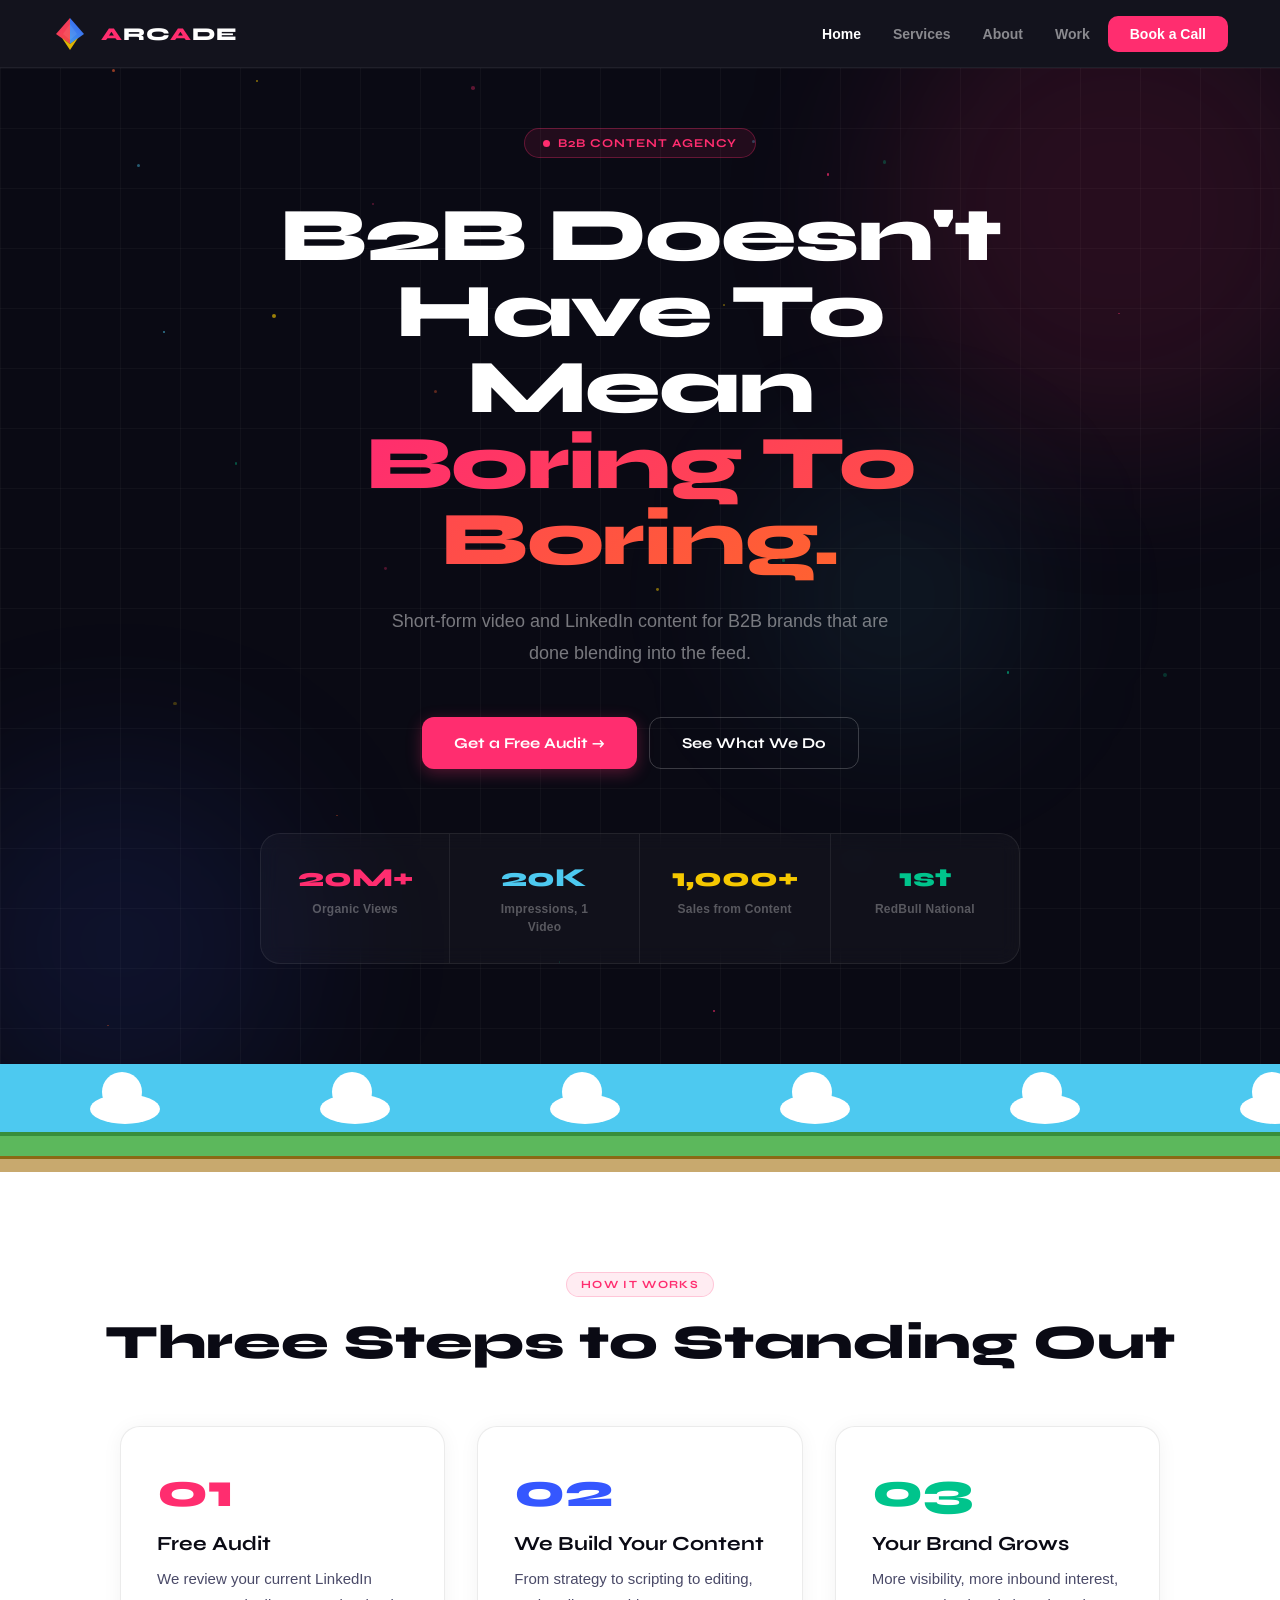
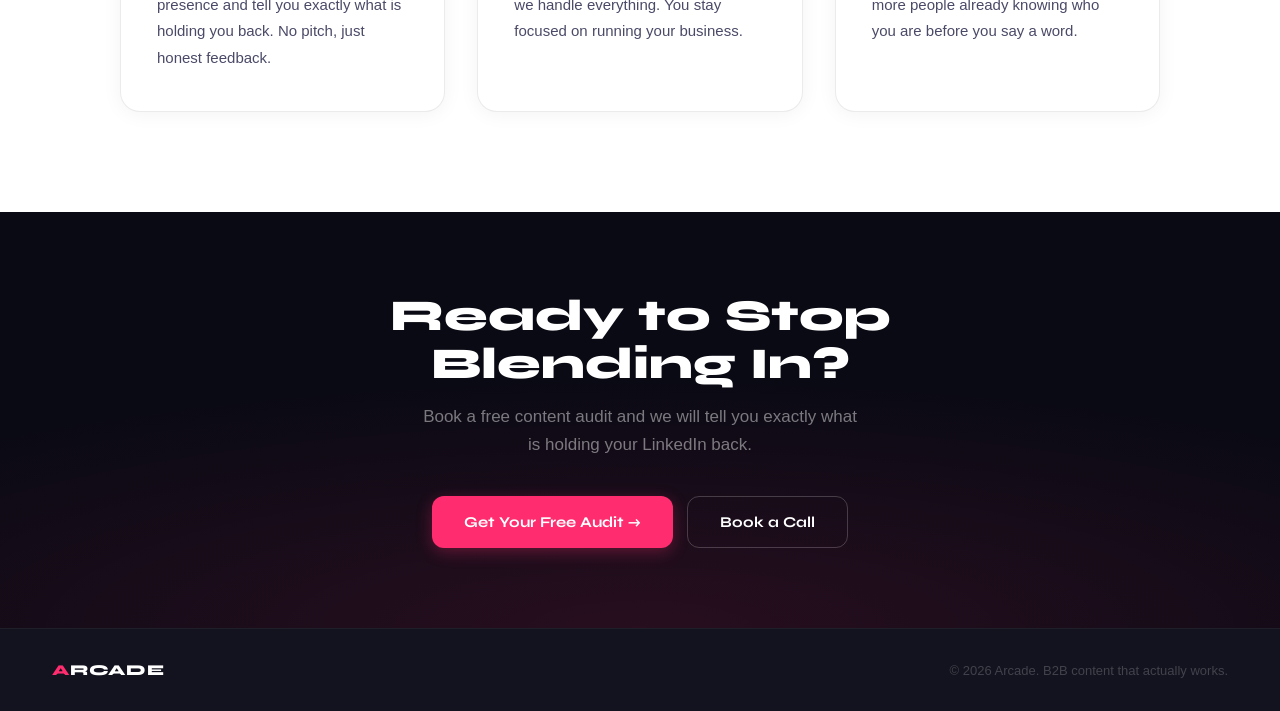
==== commit 7c99aed2: "added favicon" ====
--- a/index.html
+++ b/index.html
@@ -6,6 +6,7 @@
 <title>Arcade — B2B Content That Actually Works</title>
 <link rel="preconnect" href="https://fonts.googleapis.com">
 <link rel="preconnect" href="https://fonts.gstatic.com" crossorigin>
+<link rel="icon" type="image/svg+xml" href="arcade-favicon.svg">
 <link href="https://fonts.googleapis.com/css2?family=Syne:wght@400;500;600;700;800&family=Cabinet+Grotesk:wght@400;500;700;800&display=swap" rel="stylesheet">
 <style>
 
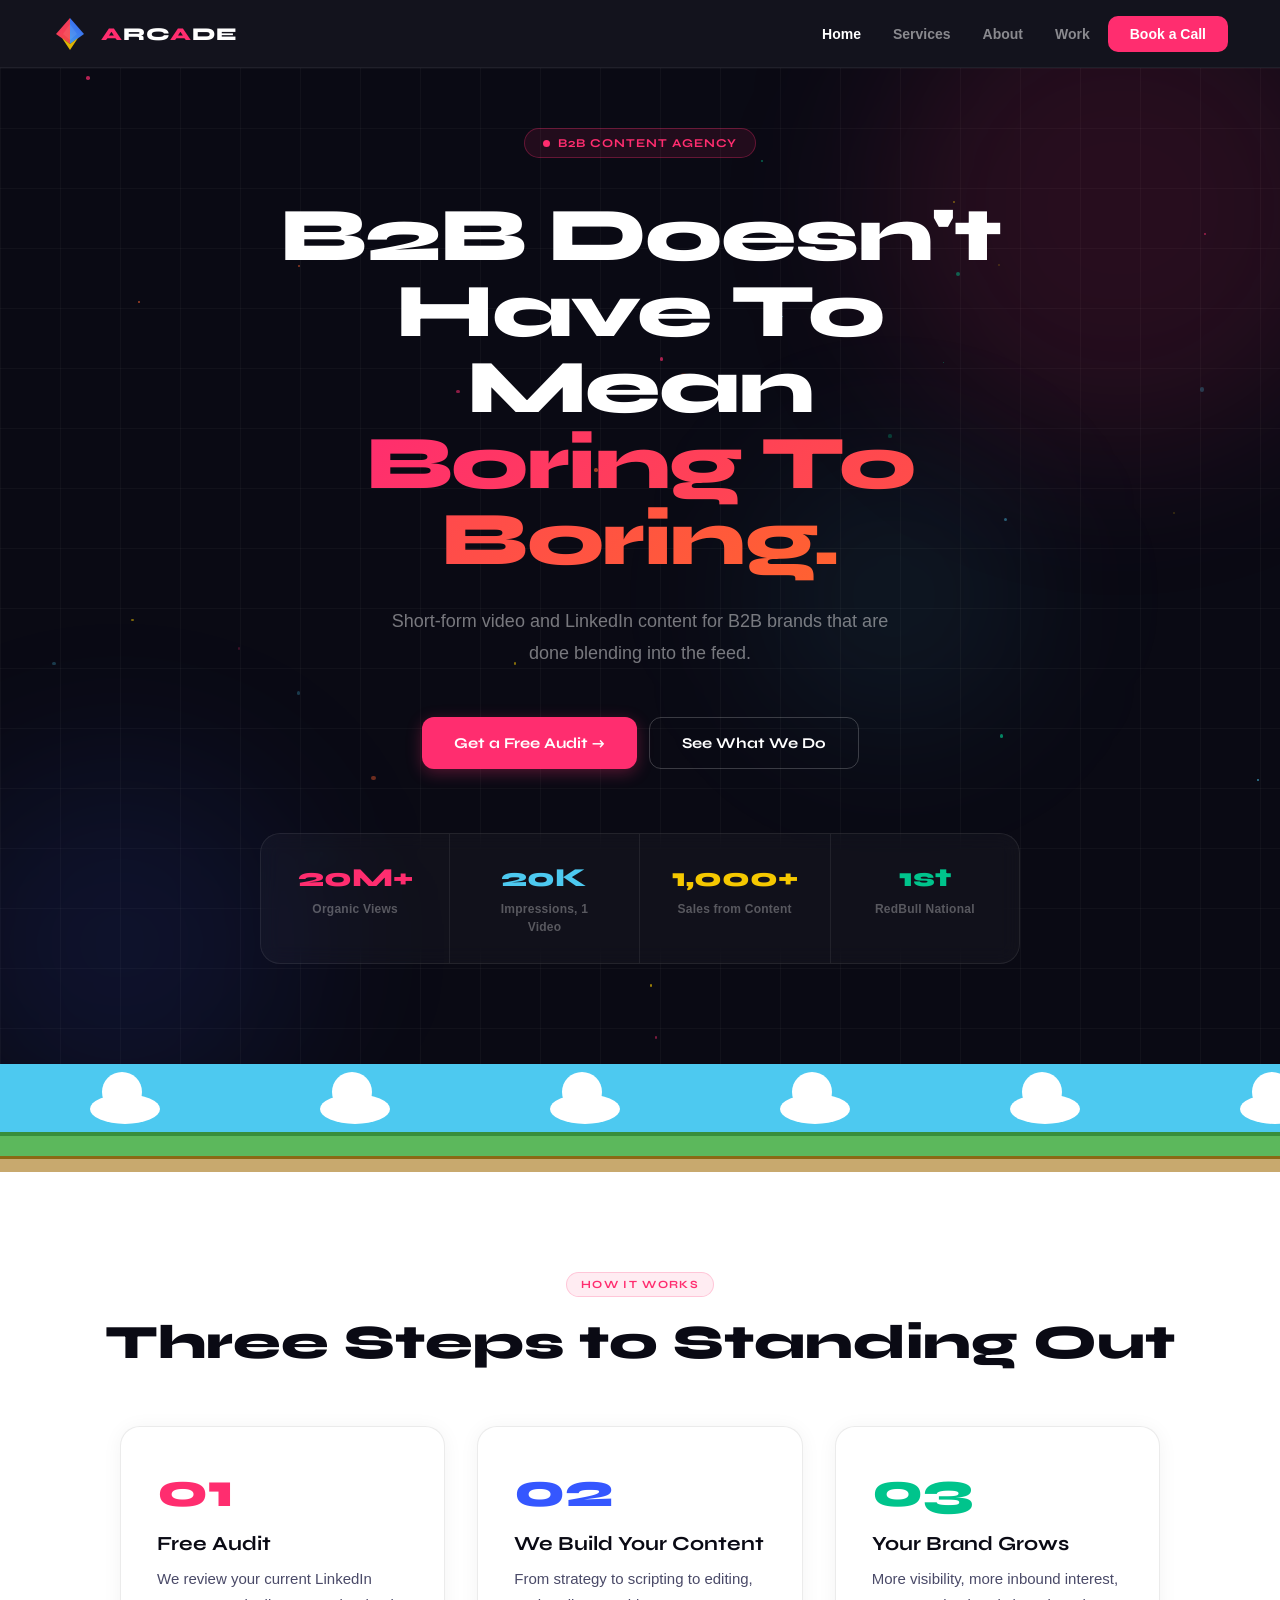
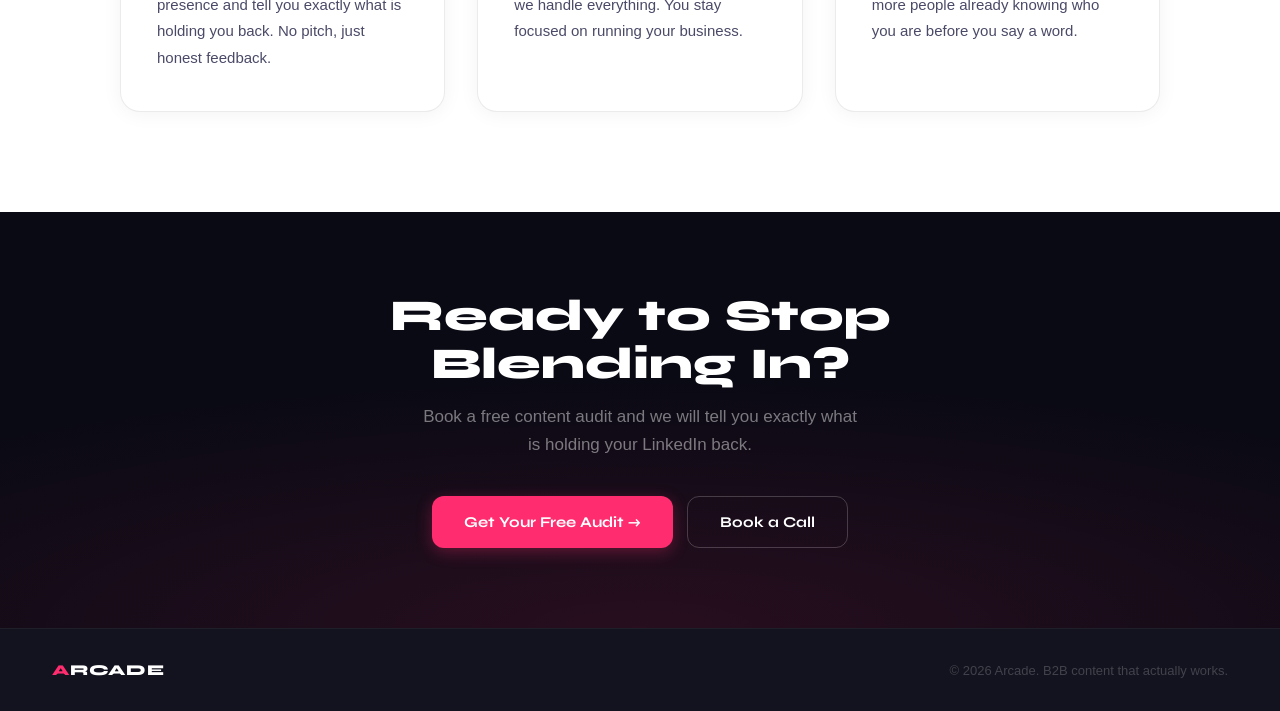
==== commit 91255e11: "fixed buggs, added videos" ====
--- a/index.html
+++ b/index.html
@@ -231,7 +231,6 @@
   padding:60px 32px 100px;
 }
 
-/* Subtle grid */
 .hero-grid {
   position:absolute; inset:0; pointer-events:none;
   background-image:
@@ -240,7 +239,6 @@
   background-size:60px 60px;
 }
 
-/* Glow blobs */
 .blob {
   position:absolute; border-radius:50%; filter:blur(80px); pointer-events:none;
   animation:blobFloat 8s ease-in-out infinite alternate;
@@ -250,7 +248,6 @@
 .blob-3 { width:260px; height:260px; background:rgba(77,201,240,.08); top:40%;  right:20%; animation-delay:1.5s; }
 @keyframes blobFloat { 0%{transform:translate(0,0) scale(1)} 100%{transform:translate(20px,30px) scale(1.06)} }
 
-/* Floating particles */
 #particles { position:absolute; inset:0; pointer-events:none; }
 .particle {
   position:absolute; border-radius:50%;
@@ -299,7 +296,6 @@
 
 .hero-btns { display:flex; gap:12px; justify-content:center; flex-wrap:wrap; }
 
-/* Stats row */
 .hero-stats {
   display:flex; justify-content:center; gap:0;
   border:1px solid rgba(255,255,255,.08); border-radius:20px;
@@ -380,9 +376,7 @@
 .page-hero h1 { color:white; margin-bottom:14px; }
 .page-hero .sec-sub { margin:0 auto; }
 
-/* Services body */
 .svc-body { padding:80px 52px; max-width:1120px; margin:0 auto; }
-
 .svc-grid { display:grid; grid-template-columns:repeat(3,1fr); gap:24px; margin-bottom:80px; }
 
 .svc-card {
@@ -395,9 +389,7 @@
 }
 .svc-card:hover { transform:translateY(-5px); box-shadow:0 16px 48px rgba(0,0,0,.1); }
 
-.svc-accent {
-  position:absolute; top:0; left:0; right:0; height:3px;
-}
+.svc-accent { position:absolute; top:0; left:0; right:0; height:3px; }
 .acc-pink { background:linear-gradient(90deg,var(--pink),var(--orange)); }
 .acc-blue { background:linear-gradient(90deg,var(--blue),var(--sky)); }
 .acc-mint { background:linear-gradient(90deg,var(--mint),var(--blue)); }
@@ -483,15 +475,22 @@
   box-shadow:0 1px 8px rgba(0,0,0,.04);
 }
 .faq-q {
+  width:100%;
   padding:20px 24px; display:flex; justify-content:space-between; align-items:center;
   cursor:pointer; font-weight:700; font-size:15px; color:var(--txt);
   gap:16px; transition:background .2s;
+  background:transparent; border:none; text-align:left;
+  font-family:'Cabinet Grotesk', sans-serif;
+  touch-action: manipulation;
+  -webkit-tap-highlight-color: transparent;
+  user-select: none;
 }
 .faq-q:hover { background:rgba(0,0,0,.02); }
 .faq-toggle {
   font-family:'Syne',sans-serif; font-weight:800; font-size:18px;
   color:var(--pink); flex-shrink:0; width:24px; text-align:center;
   transition:transform .25s;
+  pointer-events: none;
 }
 .faq-a {
   display:none; padding:16px 24px 22px;
@@ -506,9 +505,7 @@
    ABOUT PAGE
 ═══════════════════════════════════════ */
 .about-body { padding:80px 52px; max-width:1020px; margin:0 auto; }
-
 .about-grid { display:grid; grid-template-columns:1fr 1fr; gap:24px; margin-bottom:48px; }
-
 .about-card { padding:40px; }
 
 .ava {
@@ -532,7 +529,6 @@
   background:var(--off); border:1px solid var(--border); color:var(--txt2);
 }
 
-/* Redbull block */
 .rb-block {
   background:var(--dark); border-radius:24px;
   padding:60px; text-align:center; position:relative; overflow:hidden;
@@ -556,20 +552,43 @@
    PORTFOLIO PAGE
 ═══════════════════════════════════════ */
 .port-body { padding:80px 52px; max-width:1100px; margin:0 auto; }
-
 .port-grid { display:grid; grid-template-columns:repeat(3,1fr); gap:24px; margin-bottom:40px; }
 
 .port-card { border-radius:18px; overflow:hidden; }
 .port-card .card { border-radius:18px; }
 
 .port-thumb {
-  position:relative; width:100%; padding-bottom:56.25%; /* 16:9 */
-  background:#000;
-}
+  position:relative; width:100%; padding-bottom:56.25%;
+  background:#000; cursor:pointer; overflow:hidden;
+}
+.port-thumb img {
+  position:absolute; inset:0; width:100%; height:100%;
+  object-fit:cover; display:block;
+  transition: transform .3s ease;
+}
+.port-thumb:hover img { transform: scale(1.03); }
 .port-thumb iframe {
   position:absolute; inset:0; width:100%; height:100%;
   border:none;
 }
+.yt-play {
+  position:absolute; inset:0; display:flex;
+  align-items:center; justify-content:center;
+  z-index:2; pointer-events:none;
+}
+.yt-play-btn {
+  width:64px; height:44px;
+  background:rgba(0,0,0,0.75);
+  border-radius:12px;
+  display:flex; align-items:center; justify-content:center;
+  transition: background .2s, transform .2s;
+  pointer-events:none;
+}
+.port-thumb:hover .yt-play-btn {
+  background:#ff0000;
+  transform: scale(1.08);
+}
+.yt-play-btn svg { width:24px; height:24px; fill:white; }
 
 .port-info { padding:22px 24px; }
 .port-name { font-family:'Syne',sans-serif; font-weight:800; font-size:16px; margin-bottom:6px; color:var(--txt); }
@@ -585,9 +604,7 @@
    CONTACT PAGE
 ═══════════════════════════════════════ */
 .contact-body { padding:72px 52px; max-width:880px; margin:0 auto; }
-
 .contact-grid { display:grid; grid-template-columns:1.45fr 1fr; gap:28px; align-items:start; }
-
 .form-card { padding:40px; }
 
 .form-card h3 {
@@ -624,7 +641,6 @@
 }
 .form-submit:hover { opacity:.9; transform:translateY(-1px); }
 
-/* Contact sidebar */
 .contact-sidebar { display:flex; flex-direction:column; gap:14px; }
 
 .freebie-box {
@@ -656,7 +672,6 @@
 /* ═══════════════════════════════════════
    RESPONSIVE
 ═══════════════════════════════════════ */
-/* Hamburger */
 .hamburger {
   display: none;
   flex-direction: column;
@@ -669,6 +684,8 @@
   padding: 10px;
   cursor: pointer;
   z-index: 901;
+  touch-action: manipulation;
+  -webkit-tap-highlight-color: transparent;
 }
 .hamburger span {
   display: block;
@@ -680,7 +697,6 @@
 .hamburger.open span:nth-child(2) { opacity: 0; }
 .hamburger.open span:nth-child(3) { transform: translateY(-7px) rotate(-45deg); }
 
-/* Mobile menu drawer */
 .mobile-menu {
   display: none;
   position: fixed;
@@ -707,6 +723,8 @@
   padding: 14px 16px;
   border-radius: 10px;
   transition: color .2s, background .2s;
+  touch-action: manipulation;
+  -webkit-tap-highlight-color: transparent;
 }
 .mobile-menu a:hover { color: white; background: rgba(255,255,255,.06); }
 .mobile-menu a.active-mobile { color: white; }
@@ -721,8 +739,6 @@
 @media(max-width:900px){
   .hamburger { display: flex; }
   .mobile-menu { display: flex; }
-}
-@media(max-width:900px){
   nav { padding:0 20px; }
   .nav-links { display:none; }
   .svc-grid, .about-grid, .why-grid, .port-grid { grid-template-columns:1fr; }
@@ -734,9 +750,8 @@
   footer { padding:28px 20px; flex-direction:column; text-align:center; }
   .ct-head, .ct-row { grid-template-columns:1.5fr 1fr 1fr 1fr; }
   .rb-block { padding:40px 24px; }
-  .pricing-grid { grid-template-columns:1fr; }
-  .modal-body { padding:24px 20px 32px; }
-  .modal-header { padding:28px 24px 24px; }
+  .card:hover { transform: none; box-shadow: 0 2px 20px rgba(0,0,0,.05); }
+  .port-card .card:hover { transform: none; }
 }
 </style>
 </head>
@@ -744,7 +759,7 @@
 
 <!-- ════════════════ NAV ════════════════ -->
 <nav>
-  <div class="nav-logo" onclick="go('home'); return false;">
+  <div class="nav-logo" onclick="go('home')">
     <div class="logo-mark">
       <svg viewBox="0 0 36 36" fill="none" xmlns="http://www.w3.org/2000/svg">
         <defs>
@@ -767,11 +782,11 @@
   </div>
 
   <ul class="nav-links">
-    <li><a href="javascript:void(0)" onclick="go('home'); return false;"      id="nl-home"      class="active">Home</a></li>
-    <li><a href="javascript:void(0)" onclick="go('services'); return false;"  id="nl-services">Services</a></li>
-    <li><a href="javascript:void(0)" onclick="go('about'); return false;"     id="nl-about">About</a></li>
-    <li><a href="javascript:void(0)" onclick="go('portfolio'); return false;" id="nl-portfolio">Work</a></li>
-    <li><a href="javascript:void(0)" onclick="go('contact'); return false;"   id="nl-contact" class="nav-cta">Book a Call</a></li>
+    <li><a href="javascript:void(0)" onclick="navGo(event,'home')"      id="nl-home"      class="active">Home</a></li>
+    <li><a href="javascript:void(0)" onclick="navGo(event,'services')"  id="nl-services">Services</a></li>
+    <li><a href="javascript:void(0)" onclick="navGo(event,'about')"     id="nl-about">About</a></li>
+    <li><a href="javascript:void(0)" onclick="navGo(event,'portfolio')" id="nl-portfolio">Work</a></li>
+    <li><a href="javascript:void(0)" onclick="navGo(event,'contact')"   id="nl-contact" class="nav-cta">Book a Call</a></li>
   </ul>
 
   <button class="hamburger" id="hamburger" onclick="toggleMenu()" aria-label="Menu">
@@ -781,11 +796,11 @@
 
 <!-- Mobile Menu -->
 <div class="mobile-menu" id="mobile-menu">
-  <a href="javascript:void(0)" onclick="goMobile('home'); return false;">Home</a>
-  <a href="javascript:void(0)" onclick="goMobile('services'); return false;">Services</a>
-  <a href="javascript:void(0)" onclick="goMobile('about'); return false;">About</a>
-  <a href="javascript:void(0)" onclick="goMobile('portfolio'); return false;">Work</a>
-  <a href="javascript:void(0)" onclick="goMobile('contact'); return false;" class="mobile-cta">Book a Call</a>
+  <a href="javascript:void(0)" onclick="goMobile(event,'home')">Home</a>
+  <a href="javascript:void(0)" onclick="goMobile(event,'services')">Services</a>
+  <a href="javascript:void(0)" onclick="goMobile(event,'about')">About</a>
+  <a href="javascript:void(0)" onclick="goMobile(event,'portfolio')">Work</a>
+  <a href="javascript:void(0)" onclick="goMobile(event,'contact')" class="mobile-cta">Book a Call</a>
 </div>
 
 <!-- ════════════════════════════════════
@@ -814,8 +829,8 @@
       </p>
 
       <div class="hero-btns">
-        <a href="javascript:void(0)" class="btn btn-pink btn-lg" onclick="go('contact'); return false;">Get a Free Audit &rarr;</a>
-        <a href="javascript:void(0)" class="btn btn-ghost btn-lg" onclick="go('services'); return false;">See What We Do</a>
+        <a href="javascript:void(0)" class="btn btn-pink btn-lg" onclick="navGo(event,'contact')">Get a Free Audit &rarr;</a>
+        <a href="javascript:void(0)" class="btn btn-ghost btn-lg" onclick="navGo(event,'services')">See What We Do</a>
       </div>
 
       <div class="hero-stats">
@@ -874,13 +889,12 @@
     </div>
   </section>
 
-  <!-- CTA strip -->
   <div class="cta-strip">
     <h2>Ready to Stop Blending In?</h2>
     <p>Book a free content audit and we will tell you exactly what is holding your LinkedIn back.</p>
     <div class="btns">
-      <a href="javascript:void(0)" class="btn btn-pink btn-lg" onclick="go('contact'); return false;">Get Your Free Audit &rarr;</a>
-      <a href="javascript:void(0)" class="btn btn-ghost btn-lg" onclick="go('contact'); return false;">Book a Call</a>
+      <a href="javascript:void(0)" class="btn btn-pink btn-lg" onclick="navGo(event,'contact')">Get Your Free Audit &rarr;</a>
+      <a href="javascript:void(0)" class="btn btn-ghost btn-lg" onclick="navGo(event,'contact')">Book a Call</a>
     </div>
   </div>
 
@@ -921,7 +935,7 @@
           <span class="sp-num">$500</span>
           <span class="sp-per">/ video</span>
         </div>
-        <a href="javascript:void(0)" class="svc-btn sb-pink" onclick="go('contact'); return false;">Get Videos &rarr;</a>
+        <a href="javascript:void(0)" class="svc-btn sb-pink" onclick="navGo(event,'contact')">Get Videos &rarr;</a>
       </div>
 
       <div class="svc-card fade" style="transition-delay:.1s">
@@ -939,10 +953,10 @@
         </ul>
         <div class="svc-price">
           <span class="sp-from">from</span>
-          <span class="sp-num">$1,500</span>
+          <span class="sp-num">$2,000</span>
           <span class="sp-per">/ month</span>
         </div>
-        <a href="javascript:void(0)" class="svc-btn sb-blue" onclick="go('contact'); return false;">Get Started &rarr;</a>
+        <a href="javascript:void(0)" class="svc-btn sb-blue" onclick="navGo(event,'contact')">Get Started &rarr;</a>
       </div>
 
       <div class="svc-card fade" style="transition-delay:.2s">
@@ -959,10 +973,10 @@
         </ul>
         <div class="svc-price">
           <span class="sp-from">from</span>
-          <span class="sp-num">$2,500</span>
+          <span class="sp-num">$3,500</span>
           <span class="sp-per">/ month</span>
         </div>
-        <a href="javascript:void(0)" class="svc-btn sb-mint" onclick="go('contact'); return false;">Go Full Team &rarr;</a>
+        <a href="javascript:void(0)" class="svc-btn sb-mint" onclick="navGo(event,'contact')">Go Full Team &rarr;</a>
       </div>
 
     </div>
@@ -977,12 +991,12 @@
           <span class="cb">Profile Mgmt</span>
           <span class="cm">Full Team</span>
         </div>
-        <div class="ct-row"><span class="ct-feat">Short-form video production</span><span class="ct-cell">✅</span><span class="ct-cell">✅</span><span class="ct-cell">✅</span></div>
-        <div class="ct-row"><span class="ct-feat">Content strategy</span><span class="ct-cell">❌</span><span class="ct-cell">✅</span><span class="ct-cell">✅</span></div>
-        <div class="ct-row"><span class="ct-feat">Weekly posting (text, carousels, memes)</span><span class="ct-cell">❌</span><span class="ct-cell">✅</span><span class="ct-cell">✅</span></div>
-        <div class="ct-row"><span class="ct-feat">Monthly performance report</span><span class="ct-cell">❌</span><span class="ct-cell">✅</span><span class="ct-cell">✅</span></div>
-        <div class="ct-row"><span class="ct-feat">Employee personal profiles</span><span class="ct-cell">❌</span><span class="ct-cell">❌</span><span class="ct-cell">✅</span></div>
-        <div class="ct-row"><span class="ct-feat">Personal brand strategy per person</span><span class="ct-cell">❌</span><span class="ct-cell">❌</span><span class="ct-cell">✅</span></div>
+        <div class="ct-row"><span class="ct-feat">Short-form video production</span><span class="ct-cell">&#x2705;</span><span class="ct-cell">&#x2705;</span><span class="ct-cell">&#x2705;</span></div>
+        <div class="ct-row"><span class="ct-feat">Content strategy</span><span class="ct-cell">&#x274C;</span><span class="ct-cell">&#x2705;</span><span class="ct-cell">&#x2705;</span></div>
+        <div class="ct-row"><span class="ct-feat">Weekly posting (text, carousels, memes)</span><span class="ct-cell">&#x274C;</span><span class="ct-cell">&#x2705;</span><span class="ct-cell">&#x2705;</span></div>
+        <div class="ct-row"><span class="ct-feat">Monthly performance report</span><span class="ct-cell">&#x274C;</span><span class="ct-cell">&#x2705;</span><span class="ct-cell">&#x2705;</span></div>
+        <div class="ct-row"><span class="ct-feat">Employee personal profiles</span><span class="ct-cell">&#x274C;</span><span class="ct-cell">&#x274C;</span><span class="ct-cell">&#x2705;</span></div>
+        <div class="ct-row"><span class="ct-feat">Personal brand strategy per person</span><span class="ct-cell">&#x274C;</span><span class="ct-cell">&#x274C;</span><span class="ct-cell">&#x2705;</span></div>
       </div>
     </div>
 
@@ -990,40 +1004,39 @@
     <div class="sec-head center fade"><div class="tag tag-pink">FAQ</div><h2 class="sec-title">Common Questions</h2></div>
     <div class="faq-list" style="max-width:720px;margin:0 auto 0;">
       <div class="faq-item">
-        <div class="faq-q" onclick="faq(this, event)">Do I need to be on camera?<span class="faq-toggle">+</span></div>
+        <button class="faq-q" onclick="faq(event,this)">Do I need to be on camera?<span class="faq-toggle">+</span></button>
         <div class="faq-a">Nope. We will be the faces on screen. That is kind of our thing. That said, if you ever want to show up occasionally, a quick clip, some B-roll, or a voiceover — we will write the script, direct you, and handle all the editing. But it is completely up to you.</div>
       </div>
       <div class="faq-item">
-        <div class="faq-q" onclick="faq(this, event)">How long until I get the first videos?<span class="faq-toggle">+</span></div>
+        <button class="faq-q" onclick="faq(event,this)">How long until I get the first videos?<span class="faq-toggle">+</span></button>
         <div class="faq-a">For video packages, turnaround is typically 7 to 10 business days after we align on the brief and you send the raw material. For management packages, we spend the first week on strategy and planning before anything goes live.</div>
       </div>
       <div class="faq-item">
-        <div class="faq-q" onclick="faq(this, event)">What if I have no footage yet?<span class="faq-toggle">+</span></div>
+        <button class="faq-q" onclick="faq(event,this)">What if I have no footage yet?<span class="faq-toggle">+</span></button>
         <div class="faq-a">Honestly, that is a good thing. A clean slate means we build everything from scratch, exactly how it should be. No old habits to undo.</div>
       </div>
       <div class="faq-item">
-        <div class="faq-q" onclick="faq(this, event)">Can the videos be used for paid ads too?<span class="faq-toggle">+</span></div>
+        <button class="faq-q" onclick="faq(event,this)">Can the videos be used for paid ads too?<span class="faq-toggle">+</span></button>
         <div class="faq-a">Absolutely. We design videos that work as high-quality ad creatives, not generic stock-footage ads. Whether it is LinkedIn ads, website popups, or email campaigns, we build each video for its intended purpose.</div>
       </div>
       <div class="faq-item">
-        <div class="faq-q" onclick="faq(this, event)">Is there a minimum commitment for management?<span class="faq-toggle">+</span></div>
+        <button class="faq-q" onclick="faq(event,this)">Is there a minimum commitment for management?<span class="faq-toggle">+</span></button>
         <div class="faq-a">We ask for a minimum of 3 months. Good content compounds over time. The first month is strategy and foundation, and results build from there.</div>
       </div>
       <div class="faq-item">
-        <div class="faq-q" onclick="faq(this, event)">Do you only work on LinkedIn?<span class="faq-toggle">+</span></div>
+        <button class="faq-q" onclick="faq(event,this)">Do you only work on LinkedIn?<span class="faq-toggle">+</span></button>
         <div class="faq-a">LinkedIn B2B content is our sweet spot, but the videos we create can be used anywhere including websites, email, Instagram, and YouTube Shorts. Tell us your use case and we will let you know how we can help.</div>
       </div>
     </div>
 
   </div>
 
-  <!-- CTA strip -->
   <div class="cta-strip" style="margin-top:80px">
     <h2>Not Sure Which Package Fits?</h2>
     <p>Start with a free audit and we will tell you exactly what your brand needs.</p>
     <div class="btns">
-      <a href="javascript:void(0)" class="btn btn-pink btn-lg" onclick="go('contact'); return false;">Get a Free Audit &rarr;</a>
-      <a href="javascript:void(0)" class="btn btn-ghost btn-lg" onclick="go('contact'); return false;">Book a Call</a>
+      <a href="javascript:void(0)" class="btn btn-pink btn-lg" onclick="navGo(event,'contact')">Get a Free Audit &rarr;</a>
+      <a href="javascript:void(0)" class="btn btn-ghost btn-lg" onclick="navGo(event,'contact')">Book a Call</a>
     </div>
   </div>
 
@@ -1087,13 +1100,12 @@
     </div>
   </div>
 
-  <!-- CTA -->
   <div class="cta-strip">
     <h2>Want Results Like These for Your Brand?</h2>
     <p>Let us show you what we can do. Start with a free LinkedIn content audit.</p>
     <div class="btns">
-      <a href="javascript:void(0)" class="btn btn-pink btn-lg" onclick="go('contact'); return false;">Get a Free Audit &rarr;</a>
-      <a href="javascript:void(0)" class="btn btn-ghost btn-lg" onclick="go('contact'); return false;">Book a Call</a>
+      <a href="javascript:void(0)" class="btn btn-pink btn-lg" onclick="navGo(event,'contact')">Get a Free Audit &rarr;</a>
+      <a href="javascript:void(0)" class="btn btn-ghost btn-lg" onclick="navGo(event,'contact')">Book a Call</a>
     </div>
   </div>
 
@@ -1118,35 +1130,86 @@
     <div class="port-grid">
 
       <div class="port-card card fade">
-        <div class="port-thumb">
-          <iframe src="https://www.youtube.com/embed/t96INkd3d-M" title="Upvert Brand Video 1" allow="accelerometer; autoplay; clipboard-write; encrypted-media; gyroscope; picture-in-picture" allowfullscreen loading="lazy"></iframe>
+        <div class="port-thumb" onclick="playVideo(this,'t96INkd3d-M')">
+          <img src="https://img.youtube.com/vi/t96INkd3d-M/hqdefault.jpg" alt="Upvert Brand Video 1" loading="lazy">
+          <div class="yt-play"><div class="yt-play-btn"><svg viewBox="0 0 24 24"><polygon points="5,3 19,12 5,21"/></svg></div></div>
         </div>
         <div class="port-info">
           <div class="tag tag-pink" style="margin-bottom:10px">Website Popup</div>
           <div class="port-name">Upvert Brand Video</div>
-          <p class="port-desc">Short-form brand video used across website popups and email campaigns for a B2B startup.</p>
-        </div>
-      </div>
-
-      <div class="port-card card fade" style="transition-delay:.1s">
-        <div class="port-thumb">
-          <iframe src="https://www.youtube.com/embed/FkSvU2genRc" title="Upvert Brand Video 2" allow="accelerometer; autoplay; clipboard-write; encrypted-media; gyroscope; picture-in-picture" allowfullscreen loading="lazy"></iframe>
+          <p class="port-desc">Short-form brand video used across website popups and email campaigns.</p>
+        </div>
+      </div>
+
+      <div class="port-card card fade" style="transition-delay:.08s">
+        <div class="port-thumb" onclick="playVideo(this,'FkSvU2genRc')">
+          <img src="https://img.youtube.com/vi/FkSvU2genRc/hqdefault.jpg" alt="Upvert Brand Video 2" loading="lazy">
+          <div class="yt-play"><div class="yt-play-btn"><svg viewBox="0 0 24 24"><polygon points="5,3 19,12 5,21"/></svg></div></div>
         </div>
         <div class="port-info">
           <div class="tag tag-blue" style="margin-bottom:10px">Brand Video</div>
           <div class="port-name">Upvert — Vol. 2</div>
-          <p class="port-desc">Second video in the Upvert content series, built for LinkedIn and email distribution.</p>
-        </div>
-      </div>
-
-      <div class="port-card card fade" style="transition-delay:.2s">
-        <div class="port-thumb">
-          <iframe src="https://www.youtube.com/embed/EjRnIUBlqn0" title="Warmly Video" allow="accelerometer; autoplay; clipboard-write; encrypted-media; gyroscope; picture-in-picture" allowfullscreen loading="lazy"></iframe>
+          <p class="port-desc">Second video in the Upvert content series, built for LinkedIn and email.</p>
+        </div>
+      </div>
+
+      <div class="port-card card fade" style="transition-delay:.12s">
+        <div class="port-thumb" onclick="playVideo(this,'qbuieD9tTZQ')">
+          <img src="https://img.youtube.com/vi/qbuieD9tTZQ/hqdefault.jpg" alt="Warmly LinkedIn Organic" loading="lazy">
+          <div class="yt-play"><div class="yt-play-btn"><svg viewBox="0 0 24 24"><polygon points="5,3 19,12 5,21"/></svg></div></div>
         </div>
         <div class="port-info">
           <div class="tag tag-mint" style="margin-bottom:10px">LinkedIn Organic</div>
           <div class="port-name">Warmly</div>
-          <p class="port-desc">LinkedIn content for Warmly — built to stop the scroll and drive inbound interest.</p>
+          <p class="port-desc">LinkedIn organic content for Warmly — built to stop the scroll and drive inbound interest.</p>
+        </div>
+      </div>
+
+      <div class="port-card card fade" style="transition-delay:.16s">
+        <div class="port-thumb" onclick="playVideo(this,'o7xonXptMO8')">
+          <img src="https://img.youtube.com/vi/o7xonXptMO8/hqdefault.jpg" alt="Warmly Vol 2" loading="lazy">
+          <div class="yt-play"><div class="yt-play-btn"><svg viewBox="0 0 24 24"><polygon points="5,3 19,12 5,21"/></svg></div></div>
+        </div>
+        <div class="port-info">
+          <div class="tag tag-mint" style="margin-bottom:10px">LinkedIn Organic</div>
+          <div class="port-name">Warmly — Vol. 2</div>
+          <p class="port-desc">Second LinkedIn video for Warmly, continuing the organic content series.</p>
+        </div>
+      </div>
+
+      <div class="port-card card fade" style="transition-delay:.20s">
+        <div class="port-thumb" onclick="playVideo(this,'RXaa1fKAfIo')">
+          <img src="https://img.youtube.com/vi/RXaa1fKAfIo/hqdefault.jpg" alt="IceWeb LinkedIn Organic" loading="lazy">
+          <div class="yt-play"><div class="yt-play-btn"><svg viewBox="0 0 24 24"><polygon points="5,3 19,12 5,21"/></svg></div></div>
+        </div>
+        <div class="port-info">
+          <div class="tag tag-blue" style="margin-bottom:10px">LinkedIn Organic</div>
+          <div class="port-name">IceWeb</div>
+          <p class="port-desc">LinkedIn organic content for IceWeb, part of their ongoing profile management.</p>
+        </div>
+      </div>
+
+      <div class="port-card card fade" style="transition-delay:.24s">
+        <div class="port-thumb" onclick="playVideo(this,'94zospknUUc')">
+          <img src="https://img.youtube.com/vi/94zospknUUc/hqdefault.jpg" alt="RedBull National Winner" loading="lazy">
+          <div class="yt-play"><div class="yt-play-btn"><svg viewBox="0 0 24 24"><polygon points="5,3 19,12 5,21"/></svg></div></div>
+        </div>
+        <div class="port-info">
+          <div class="tag tag-yellow" style="margin-bottom:10px">National Winner</div>
+          <div class="port-name">RedBull</div>
+          <p class="port-desc">The 60-second video that won the RedBull national competition and sent us to Ibiza.</p>
+        </div>
+      </div>
+
+      <div class="port-card card fade" style="transition-delay:.28s">
+        <div class="port-thumb" onclick="playVideo(this,'-piNBuIGerQ')">
+          <img src="https://img.youtube.com/vi/-piNBuIGerQ/hqdefault.jpg" alt="Arcade Outreach Video" loading="lazy">
+          <div class="yt-play"><div class="yt-play-btn"><svg viewBox="0 0 24 24"><polygon points="5,3 19,12 5,21"/></svg></div></div>
+        </div>
+        <div class="port-info">
+          <div class="tag tag-pink" style="margin-bottom:10px">Outreach Video</div>
+          <div class="port-name">Arcade</div>
+          <p class="port-desc">Our own outreach video — the kind of content we make for your brand.</p>
         </div>
       </div>
 
@@ -1157,13 +1220,12 @@
     </div>
   </div>
 
-  <!-- CTA -->
   <div class="cta-strip" style="margin-top:80px">
     <h2>Want to Be in the Next Reel?</h2>
     <p>Start with a free audit and let us figure out your content story together.</p>
     <div class="btns">
-      <a href="javascript:void(0)" class="btn btn-pink btn-lg" onclick="go('contact'); return false;">Get a Free Audit &rarr;</a>
-      <a href="javascript:void(0)" class="btn btn-ghost btn-lg" onclick="go('contact'); return false;">Book a Call</a>
+      <a href="javascript:void(0)" class="btn btn-pink btn-lg" onclick="navGo(event,'contact')">Get a Free Audit &rarr;</a>
+      <a href="javascript:void(0)" class="btn btn-ghost btn-lg" onclick="navGo(event,'contact')">Book a Call</a>
     </div>
   </div>
 
@@ -1210,8 +1272,8 @@
             <option value="">Select a service...</option>
             <option>Free Content Audit (no commitment)</option>
             <option>Video Package (from $500 per video)</option>
-            <option>LinkedIn Profile Management (from $1,500/mo)</option>
-            <option>Full Team Presence (from $2,500/mo)</option>
+            <option>LinkedIn Profile Management (from $2,000/mo)</option>
+            <option>Full Team Presence (from $3,500/mo)</option>
             <option>Not sure yet, let's talk</option>
           </select>
         </div>
@@ -1229,7 +1291,7 @@
           <div class="tag tag-yellow">Free Offer</div>
           <div class="fb-title">Free LinkedIn Content Audit</div>
           <p class="fb-desc">We review your profile and content, then tell you exactly what is working, what is not, and what one change would make the biggest difference.</p>
-          <a href="javascript:void(0)" class="btn btn-dark btn-sm">Claim Free Audit &rarr;</a>
+          <a href="https://calendly.com/bekarovskivojdan37/30min" target="_blank" class="btn btn-dark btn-sm">Claim Free Audit &rarr;</a>
         </div>
 
         <a href="https://www.linkedin.com/company/arcade-mediamov" target="_blank" class="co-link">
@@ -1250,15 +1312,15 @@
     <div class="sec-head center fade"><div class="tag tag-pink">FAQ</div><h2 class="sec-title">Still Have Questions?</h2></div>
     <div class="faq-list">
       <div class="faq-item">
-        <div class="faq-q" onclick="faq(this, event)">How does the free audit work?<span class="faq-toggle">+</span></div>
+        <button class="faq-q" onclick="faq(event,this)">How does the free audit work?<span class="faq-toggle">+</span></button>
         <div class="faq-a">Select the free audit option in the form above. We review your LinkedIn profile and content, then jump on a short call to walk you through what is working, what is not, and what one change would make the biggest difference. No pitch, no pressure, just real feedback.</div>
       </div>
       <div class="faq-item">
-        <div class="faq-q" onclick="faq(this, event)">How quickly do you respond?<span class="faq-toggle">+</span></div>
+        <button class="faq-q" onclick="faq(event,this)">How quickly do you respond?<span class="faq-toggle">+</span></button>
         <div class="faq-a">We aim to respond within 24 hours on business days. If you need to talk sooner, book a call directly using the Calendly link and find a time that works.</div>
       </div>
       <div class="faq-item">
-        <div class="faq-q" onclick="faq(this, event)">What happens after the first call?<span class="faq-toggle">+</span></div>
+        <button class="faq-q" onclick="faq(event,this)">What happens after the first call?<span class="faq-toggle">+</span></button>
         <div class="faq-a">We will send you a clear proposal with the package that fits best, a rough content plan, and next steps. No pressure. We would rather take the time to make sure it is the right fit than rush you into something.</div>
       </div>
     </div>
@@ -1282,24 +1344,13 @@
   pc.appendChild(p);
 }
 
-// Hamburger menu
-function toggleMenu(){
-  const menu = document.getElementById('mobile-menu');
-  const burger = document.getElementById('hamburger');
-  const isOpen = menu.classList.contains('open');
-  menu.classList.toggle('open');
-  burger.classList.toggle('open');
-  document.body.style.overflow = isOpen ? '' : '';
-}
-function goMobile(name){
+// Navigation — always prevent default + stop propagation
+function navGo(e, name) {
+  e.preventDefault();
+  e.stopPropagation();
   go(name);
-  document.getElementById('mobile-menu').classList.remove('open');
-  document.getElementById('hamburger').classList.remove('open');
-  // update active state in mobile menu
-  document.querySelectorAll('.mobile-menu a').forEach(a => a.classList.remove('active-mobile'));
-}
-
-// Page navigation
+}
+
 function go(name){
   document.querySelectorAll('.page').forEach(p=>p.classList.remove('active'));
   document.getElementById('pg-'+name).classList.add('active');
@@ -1307,32 +1358,56 @@
   document.querySelectorAll('.nav-links a').forEach(a=>a.classList.remove('active'));
   const el=document.getElementById('nl-'+name);
   if(el) el.classList.add('active');
-  setTimeout(()=>{
-    document.querySelectorAll('#pg-'+name+' .fade:not(.in)').forEach(el=>{
-      el.classList.remove('in'); void el.offsetWidth;
-    });
-    observe();
-  },50);
-}
-
-// Intersection observer for fade-in
+  setTimeout(observe, 50);
+}
+
+// Hamburger
+function toggleMenu(){
+  document.getElementById('mobile-menu').classList.toggle('open');
+  document.getElementById('hamburger').classList.toggle('open');
+}
+
+function goMobile(e, name){
+  e.preventDefault();
+  e.stopPropagation();
+  go(name);
+  document.getElementById('mobile-menu').classList.remove('open');
+  document.getElementById('hamburger').classList.remove('open');
+}
+
+// Fade-in observer
 function observe(){
   const ob=new IntersectionObserver(entries=>{
-    entries.forEach(e=>{if(e.isIntersecting)e.target.classList.add('in');});
+    entries.forEach(e=>{ if(e.isIntersecting) e.target.classList.add('in'); });
   },{threshold:.08});
   document.querySelectorAll('.fade:not(.in)').forEach(el=>ob.observe(el));
 }
 observe();
 
-// FAQ
-function faq(el, event){
-  if(event){ event.preventDefault(); event.stopPropagation(); }
-  const item=el.parentElement;
-  const wasOpen=item.classList.contains('open');
+// FAQ — button-based, fully isolated from page navigation
+function faq(e, el){
+  e.preventDefault();
+  e.stopPropagation();
+  const item = el.closest('.faq-item');
+  const wasOpen = item.classList.contains('open');
   document.querySelectorAll('.faq-item').forEach(i=>i.classList.remove('open'));
-  if(!wasOpen)item.classList.add('open');
-}
-
+  if(!wasOpen) item.classList.add('open');
+}
+
+// YouTube click-to-play
+// Replaces thumbnail with iframe only on deliberate tap/click of play button.
+// No iframe in DOM until user explicitly plays — zero risk of touch bleed.
+function playVideo(thumb, videoId) {
+  const iframe = document.createElement('iframe');
+  iframe.src = 'https://www.youtube.com/embed/' + videoId + '?autoplay=1&rel=0';
+  iframe.allow = 'accelerometer; autoplay; clipboard-write; encrypted-media; gyroscope; picture-in-picture';
+  iframe.allowFullscreen = true;
+  iframe.style.cssText = 'position:absolute;inset:0;width:100%;height:100%;border:none;';
+  thumb.innerHTML = '';
+  thumb.appendChild(iframe);
+  thumb.removeAttribute('onclick');
+  thumb.style.cursor = 'default';
+}
 </script>
 </body>
 </html>
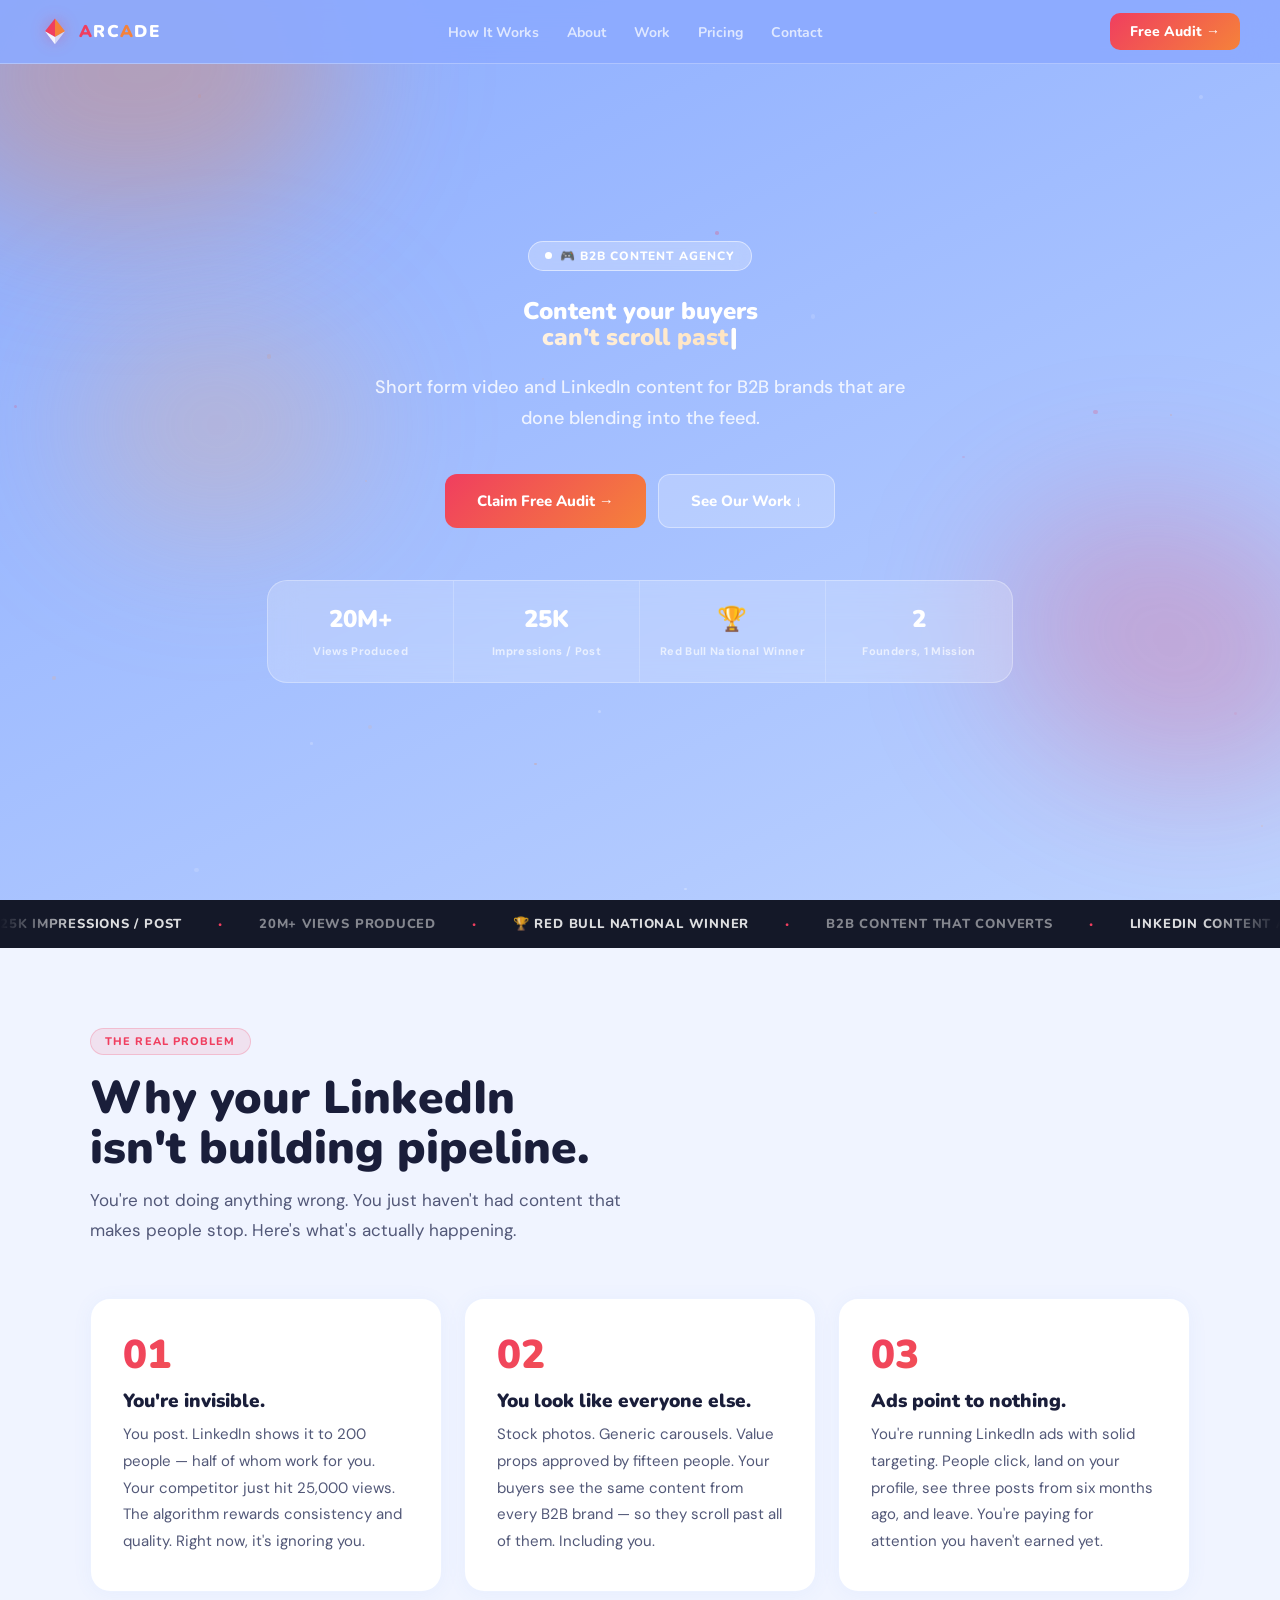
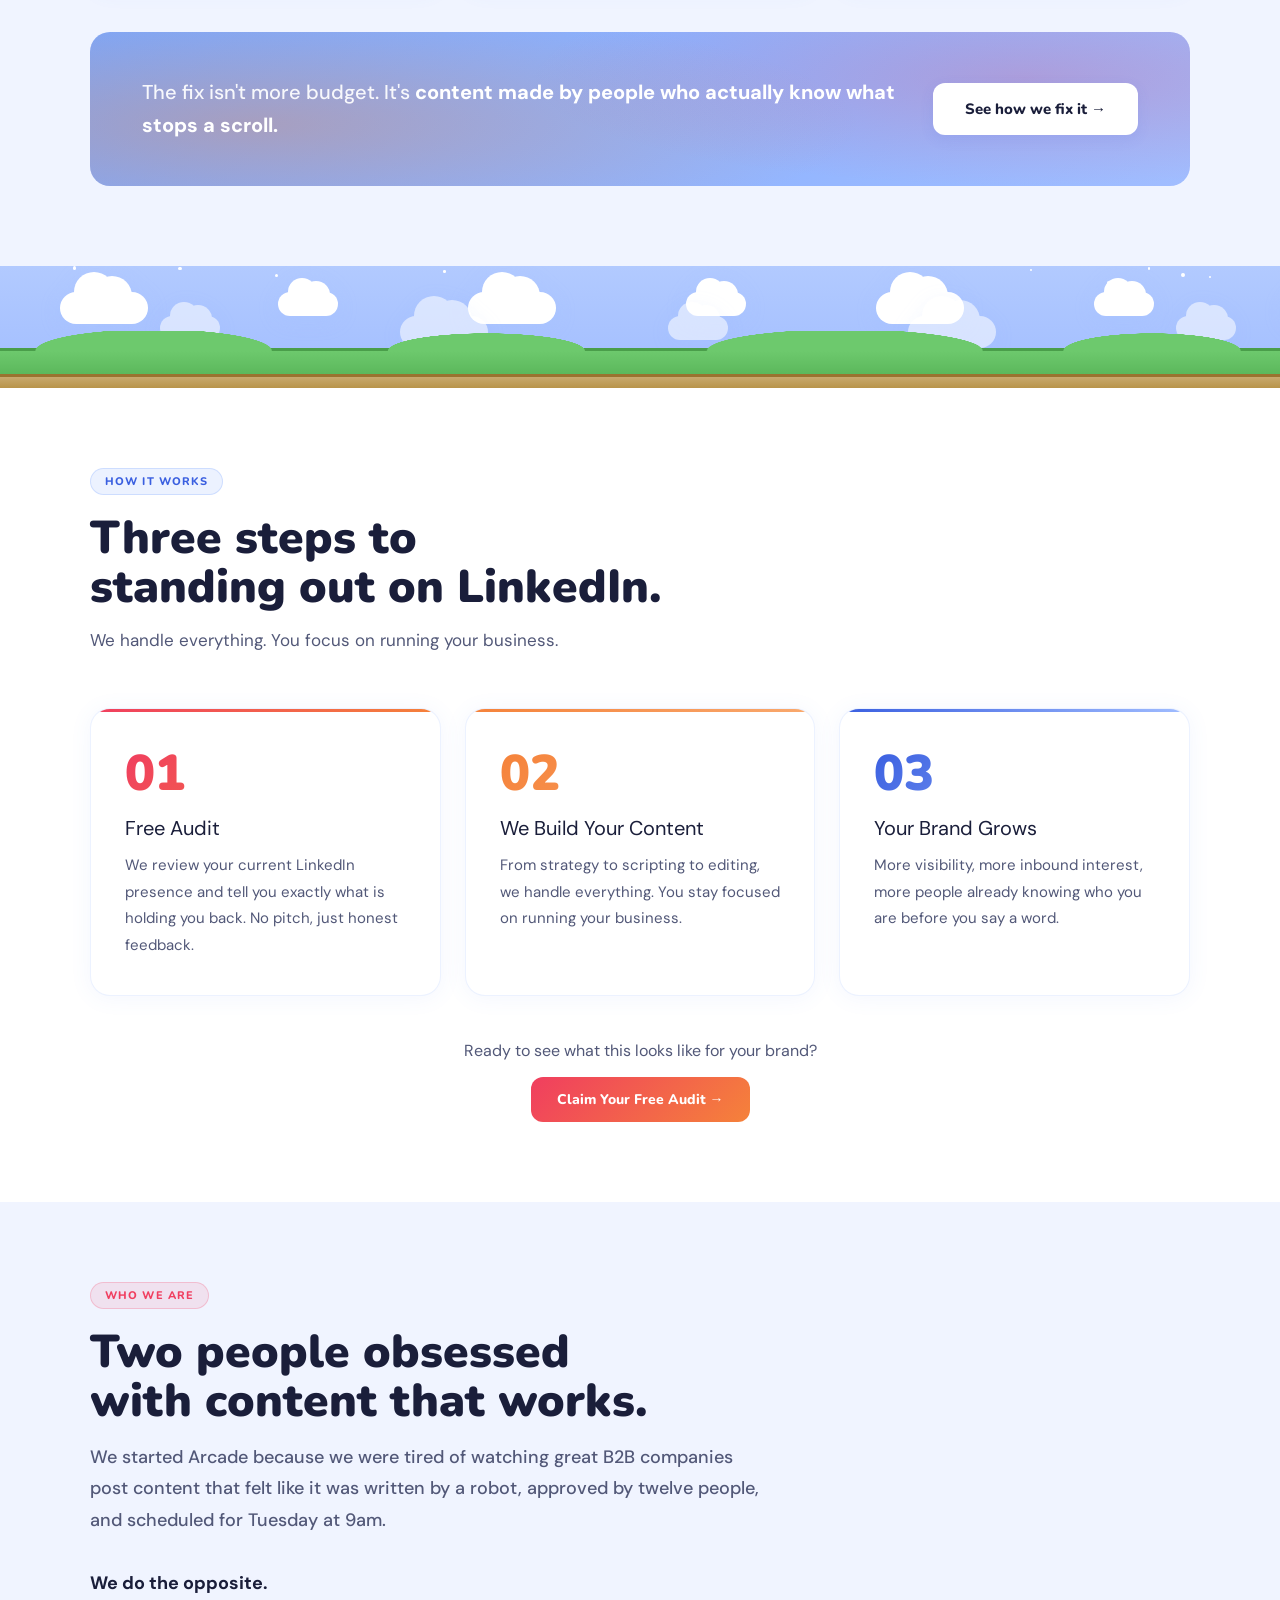
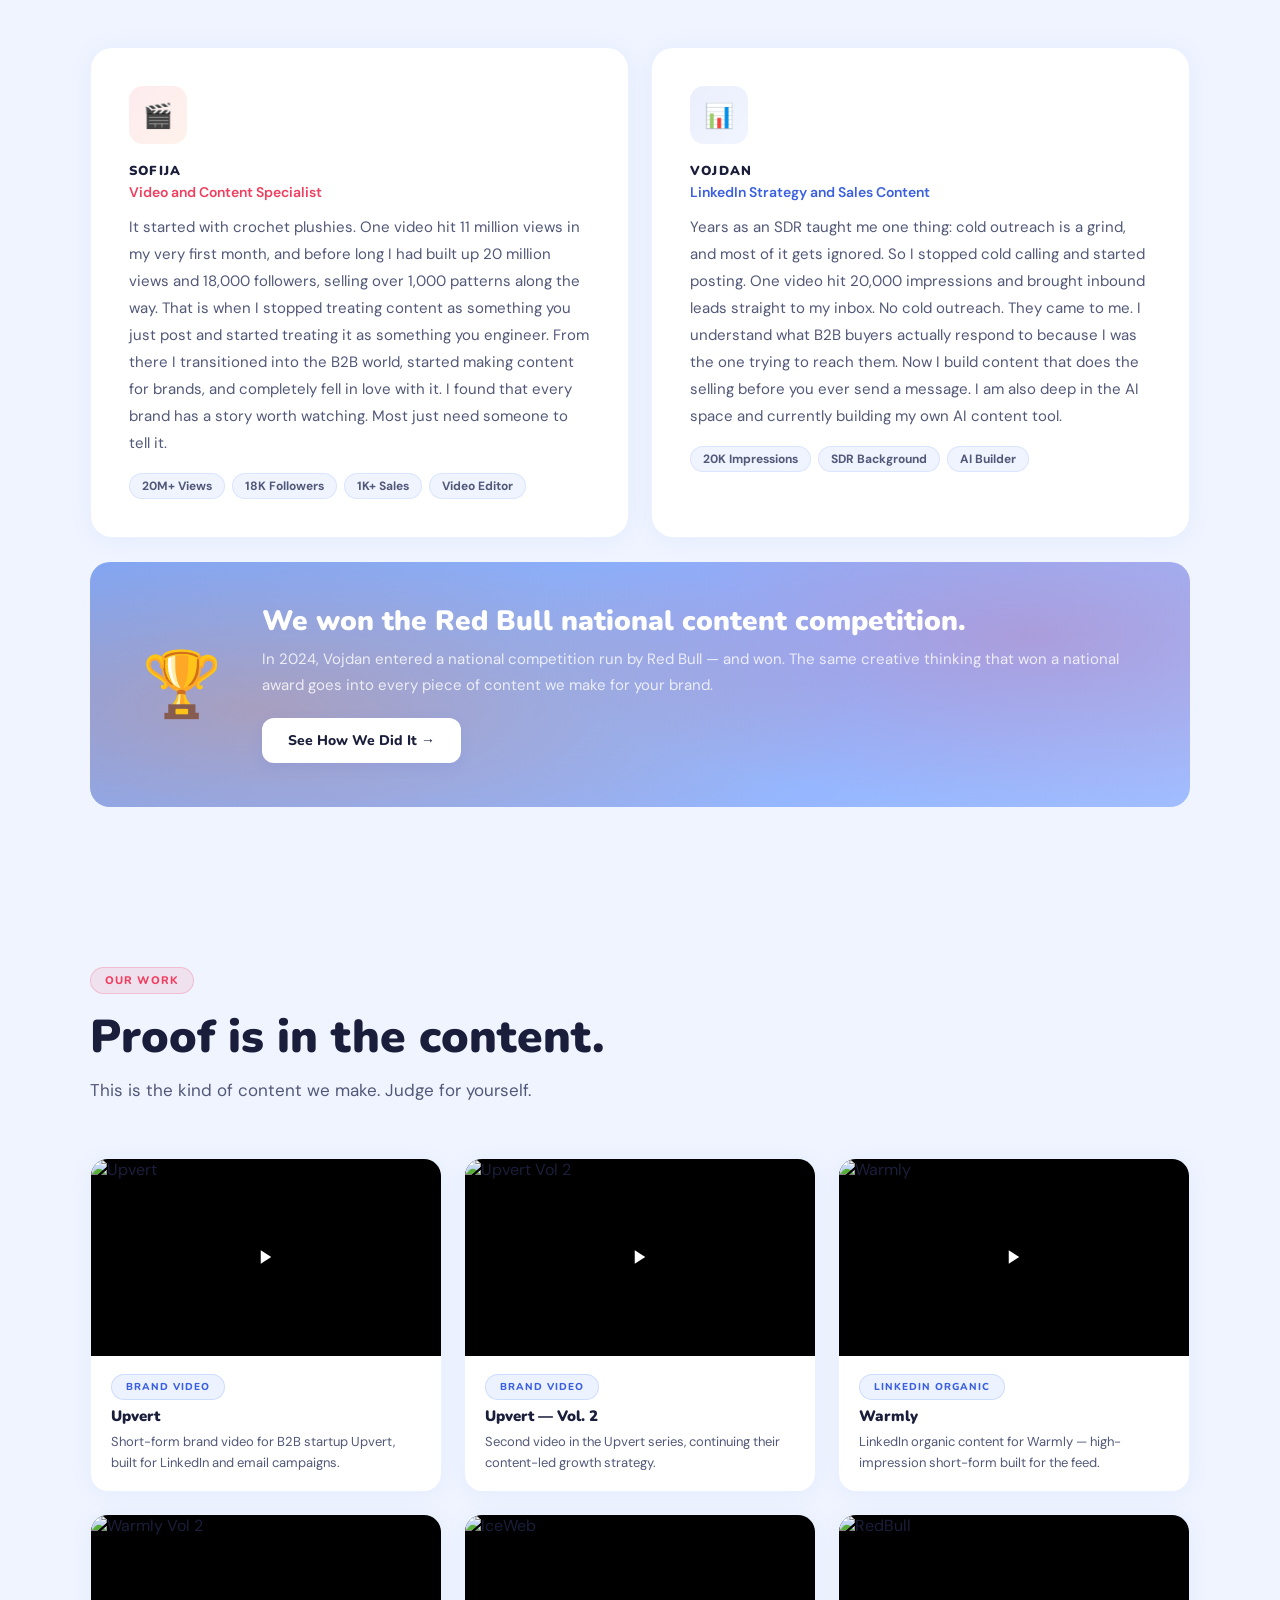
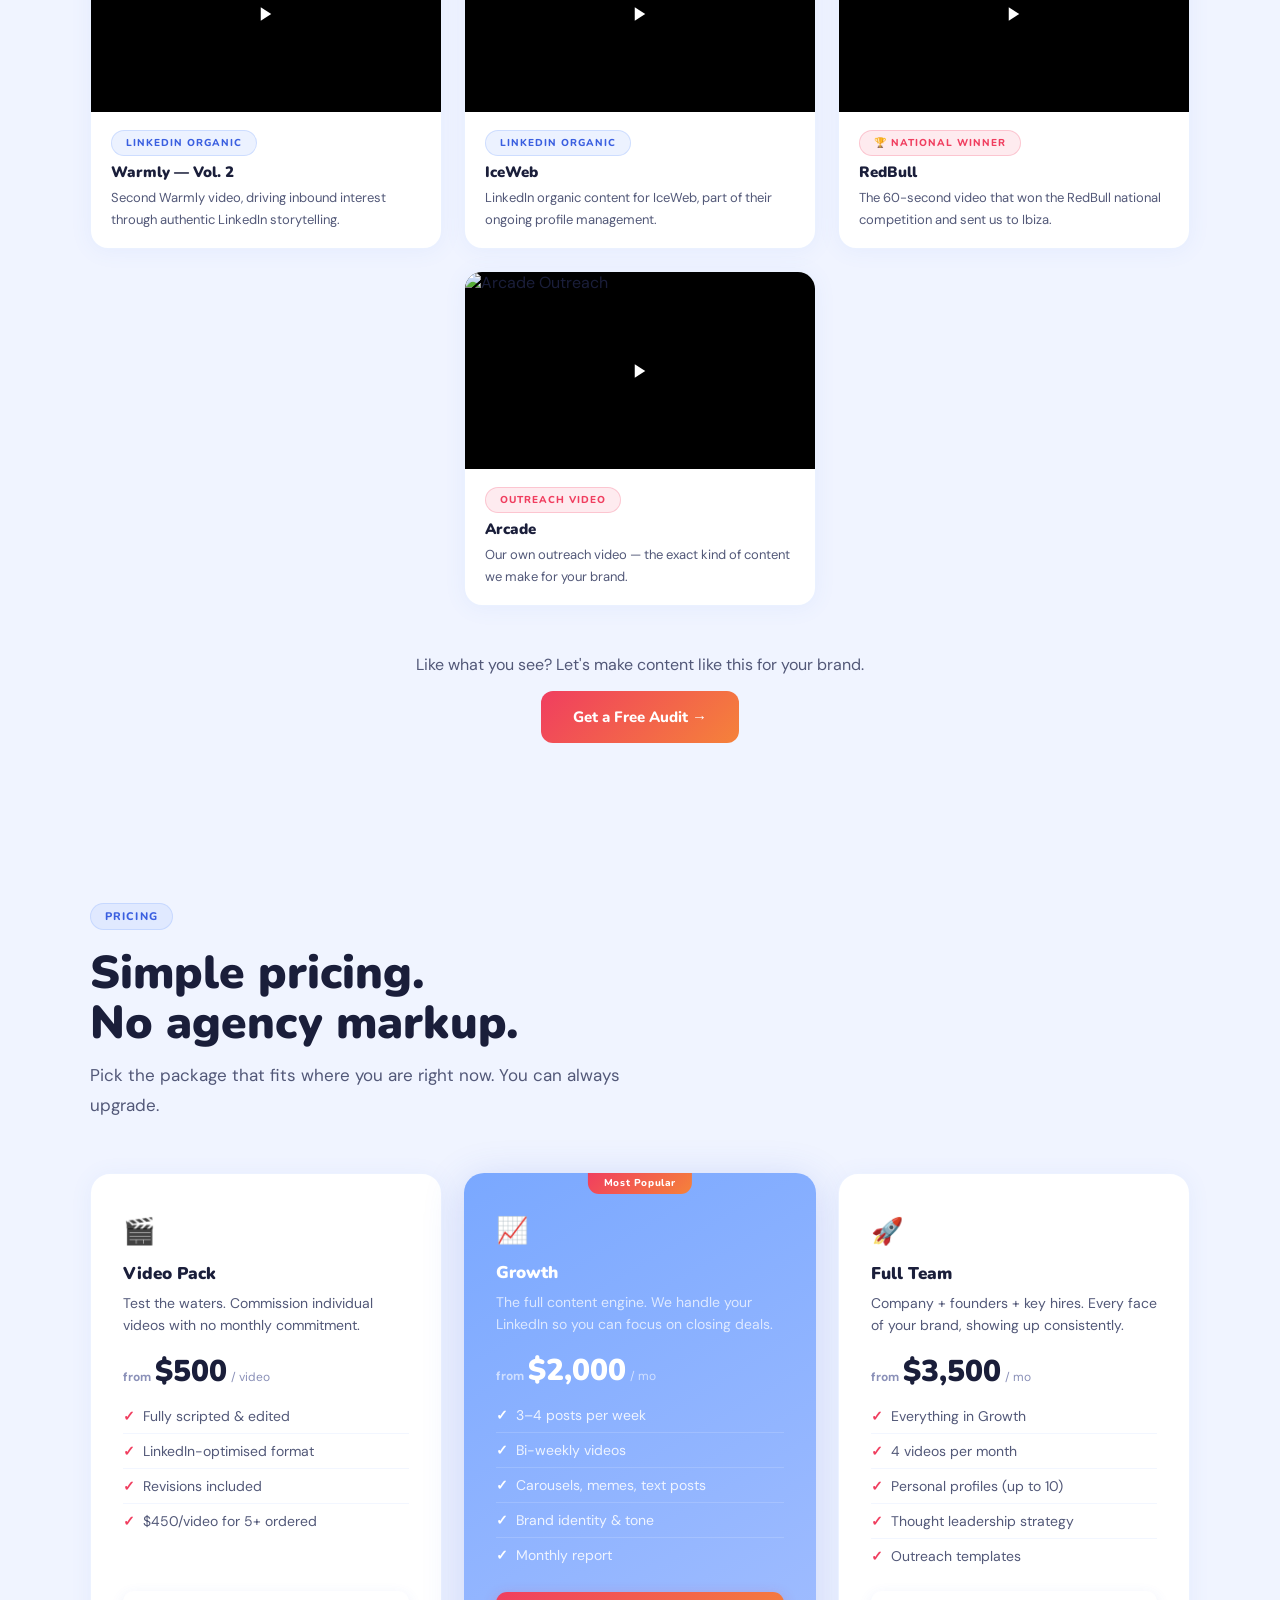
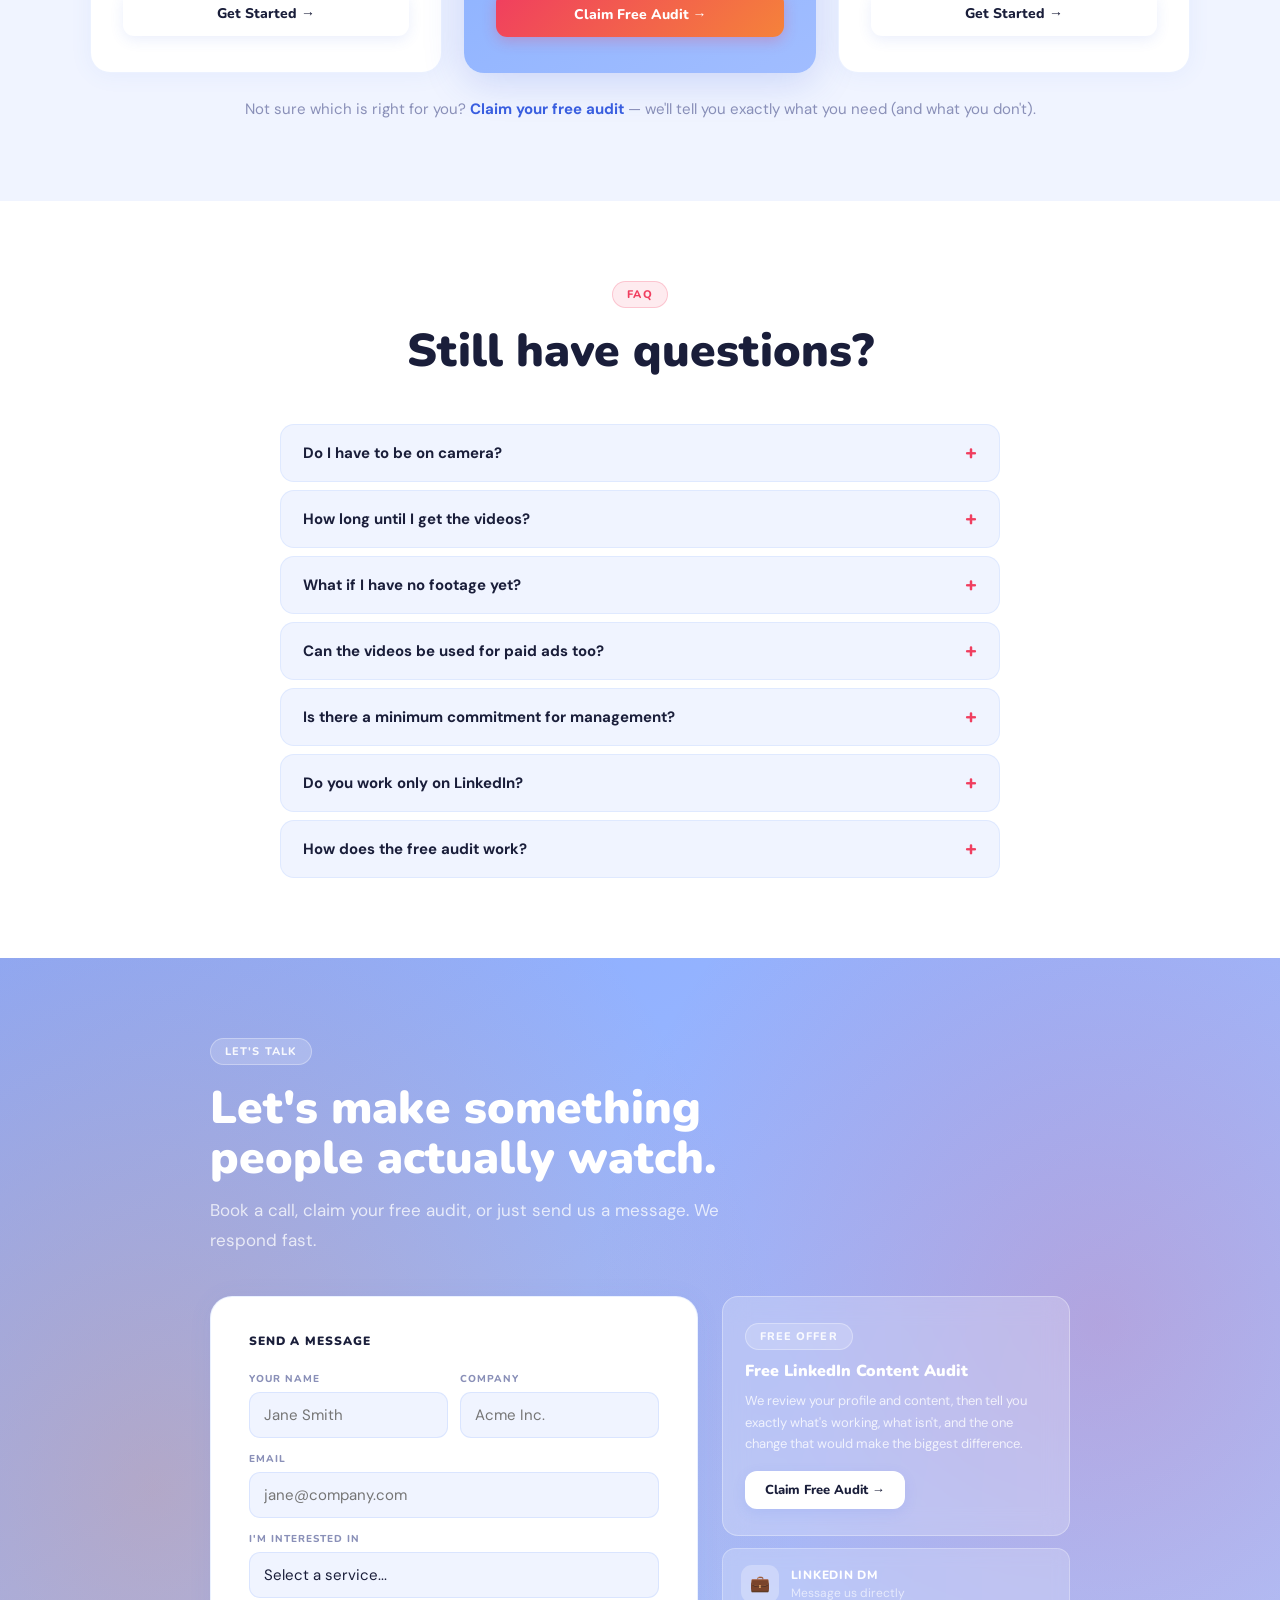
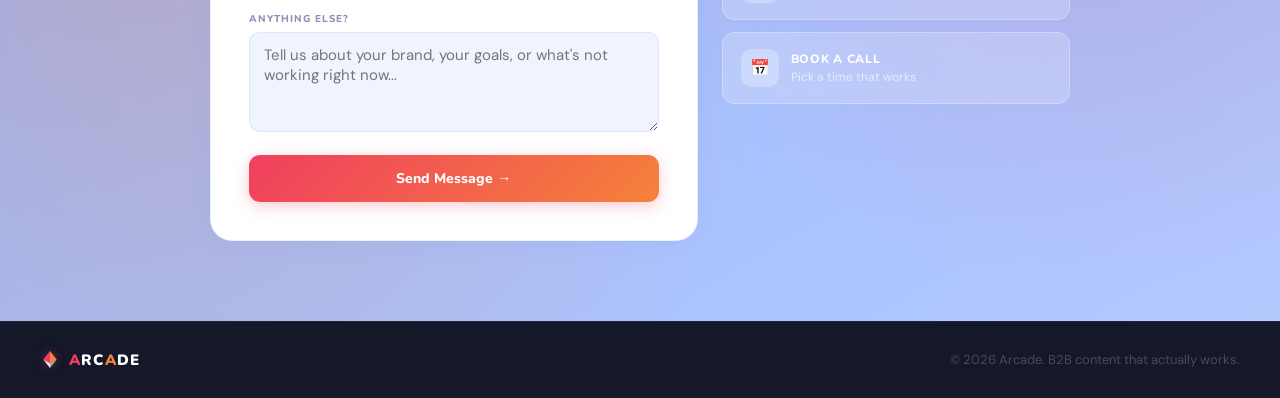
==== commit b1e490cb: "updated branding" ====
--- a/index.html
+++ b/index.html
@@ -3,1410 +3,1256 @@
 <head>
 <meta charset="UTF-8">
 <meta name="viewport" content="width=device-width, initial-scale=1.0">
-<title>Arcade — B2B Content That Actually Works</title>
+<title>Arcade — B2B Content That Gets Watched</title>
 <link rel="preconnect" href="https://fonts.googleapis.com">
 <link rel="preconnect" href="https://fonts.gstatic.com" crossorigin>
-<link rel="icon" type="image/svg+xml" href="arcade-favicon.svg">
-<link href="https://fonts.googleapis.com/css2?family=Syne:wght@400;500;600;700;800&family=Cabinet+Grotesk:wght@400;500;700;800&display=swap" rel="stylesheet">
+<link href="https://fonts.googleapis.com/css2?family=Nunito:wght@700;800;900&family=DM+Sans:opsz,wght@9..40,400;9..40,500;9..40,600&display=swap" rel="stylesheet">
 <style>
 
-/* ═══════════════════════════════════════
-   TOKENS
-═══════════════════════════════════════ */
+/* ─── TOKENS ─────────────────────────────── */
 :root {
-  --dark:    #0a0a14;
-  --dark2:   #13131f;
-  --dark3:   #1c1c2e;
-  --pink:    #ff2d6f;
-  --yellow:  #f5c800;
-  --blue:    #3557ff;
-  --mint:    #00c48c;
-  --orange:  #ff6230;
-  --sky:     #4dc9f0;
-  --white:   #ffffff;
-  --off:     #f7f7fc;
-  --border:  rgba(0,0,0,0.08);
-  --txt:     #0a0a14;
-  --txt2:    #4a4a68;
-  --txt3:    #9898b8;
-}
-
-/* ═══════════════════════════════════════
-   RESET + BASE
-═══════════════════════════════════════ */
-*, *::before, *::after { margin:0; padding:0; box-sizing:border-box; }
+  --red:      #f03e5f;
+  --orange:   #f5823a;
+  --peach:    #f9a96e;
+  --blue:     #a1bdff;
+  --blue-dark:#3a5fe0;
+  --txt:      #1a1e3a;
+  --txt2:     #525878;
+  --txt3:     #8a90b8;
+  --off:      #f0f4ff;
+  --dark:     #141828;
+  --snap:     cubic-bezier(.34,1.56,.64,1);
+  --ease:     cubic-bezier(.22,1,.36,1);
+}
+
+/* ─── RESET ──────────────────────────────── */
+*,*::before,*::after { margin:0; padding:0; box-sizing:border-box; }
 html { scroll-behavior:smooth; }
-body {
-  font-family: 'Cabinet Grotesk', sans-serif;
-  background: var(--off);
-  color: var(--txt);
-  overflow-x: hidden;
-  -webkit-font-smoothing: antialiased;
-}
-a { text-decoration: none; color: inherit; }
-button { font-family: inherit; cursor: pointer; border: none; }
-
-/* ═══════════════════════════════════════
-   PAGE SYSTEM
-═══════════════════════════════════════ */
-.page { display: none; }
-.page.active { display: block; }
-
-/* ═══════════════════════════════════════
-   NAV
-═══════════════════════════════════════ */
-nav {
-  position: fixed;
-  top: 0; left: 0; right: 0;
-  z-index: 900;
-  height: 68px;
-  display: flex;
-  align-items: center;
-  justify-content: space-between;
-  padding: 0 52px;
-  background: rgba(10,10,20,0.96);
-  backdrop-filter: blur(20px);
-  border-bottom: 1px solid rgba(255,255,255,0.06);
-}
-
-.nav-logo { display:flex; align-items:center; gap:13px; cursor:pointer; }
-
-.logo-mark {
-  position: relative;
-  width: 36px;
-  height: 36px;
-  flex-shrink: 0;
-}
-
-.logo-mark svg { width:36px; height:36px; }
-
-.nav-name {
-  font-family: 'Syne', sans-serif;
-  font-weight: 800;
-  font-size: 18px;
-  letter-spacing: 0.05em;
-  color: white;
-}
-.nav-name .a1 { color: var(--pink); }
-.nav-name .a2 { color: var(--yellow); }
-
-.nav-links {
-  display: flex;
-  align-items: center;
-  gap: 4px;
-  list-style: none;
-}
-.nav-links a {
-  font-family: 'Cabinet Grotesk', sans-serif;
-  font-size: 14px;
-  font-weight: 600;
-  color: rgba(255,255,255,0.5);
-  padding: 8px 14px;
-  border-radius: 8px;
-  transition: color .2s, background .2s;
-}
-.nav-links a:hover { color:white; background:rgba(255,255,255,0.07); }
-.nav-links a.active { color:white; }
-.nav-cta {
-  background: var(--pink) !important;
-  color: white !important;
-  border-radius: 10px !important;
-  padding: 10px 22px !important;
-  font-weight: 700 !important;
-  transition: opacity .2s, transform .15s !important;
-}
-.nav-cta:hover { opacity:.88 !important; transform:translateY(-1px) !important; }
-
-/* ═══════════════════════════════════════
-   SHARED UTILITIES
-═══════════════════════════════════════ */
-.page-wrap { padding-top: 68px; }
-
+body { font-family:'DM Sans',sans-serif; color:var(--txt); overflow-x:hidden; -webkit-font-smoothing:antialiased; }
+a { text-decoration:none; color:inherit; }
+button { font-family:inherit; cursor:pointer; border:none; background:none; }
+h1,h2,h3 { font-family:'Nunito',sans-serif; font-weight:900; line-height:1.08; }
+img { display:block; max-width:100%; }
+
+/* ─── LAYOUT ─────────────────────────────── */
+.section { padding:80px 24px; }
+.wrap     { max-width:1100px; margin:0 auto; }
+.wrap-sm  { max-width:860px;  margin:0 auto; }
+
+/* ─── TYPOGRAPHY ─────────────────────────── */
+.sec-title      { font-size:clamp(28px,4vw,46px); color:var(--txt); margin-bottom:14px; }
+.sec-title.light{ color:#fff; }
+.sec-sub        { font-size:17px; line-height:1.75; color:var(--txt2); max-width:540px; }
+.sec-sub.light  { color:rgba(255,255,255,.75); }
+
+/* ─── TAG PILLS ──────────────────────────── */
 .tag {
-  display: inline-block;
-  font-family: 'Syne', sans-serif;
-  font-size: 11px;
-  font-weight: 700;
-  letter-spacing: 0.12em;
-  text-transform: uppercase;
-  padding: 5px 14px;
-  border-radius: 99px;
-  margin-bottom: 20px;
-}
-.tag-pink   { color:var(--pink);   background:rgba(255,45,111,0.09);  border:1px solid rgba(255,45,111,0.2); }
-.tag-blue   { color:var(--blue);   background:rgba(53,87,255,0.08);   border:1px solid rgba(53,87,255,0.18); }
-.tag-mint   { color:var(--mint);   background:rgba(0,196,140,0.08);   border:1px solid rgba(0,196,140,0.18); }
-.tag-yellow { color:#9a7c00;       background:rgba(245,200,0,0.1);    border:1px solid rgba(245,200,0,0.25); }
-.tag-sky    { color:var(--sky);    background:rgba(77,201,240,0.09);  border:1px solid rgba(77,201,240,0.2); }
-.tag-white  { color:rgba(255,255,255,.6); background:rgba(255,255,255,.07); border:1px solid rgba(255,255,255,.12); }
-
-h1, h2, h3 { font-family:'Syne',sans-serif; font-weight:800; line-height:1.1; }
-
-.sec-title { font-size:clamp(28px,4vw,48px); color:var(--txt); margin-bottom:16px; }
-.sec-title.light { color:white; }
-.sec-sub { font-size:17px; color:var(--txt2); line-height:1.75; max-width:520px; }
-.sec-sub.light { color:rgba(255,255,255,.5); }
-.sec-head { margin-bottom:56px; }
-.sec-head .sec-sub { margin-top:12px; }
-.sec-head.center { text-align:center; }
-.sec-head.center .sec-sub { margin:12px auto 0; }
-
-/* Buttons */
+  display:inline-block; font-family:'Nunito',sans-serif;
+  font-size:11px; font-weight:800; letter-spacing:.1em; text-transform:uppercase;
+  padding:5px 14px; border-radius:99px; margin-bottom:18px;
+}
+.tag-red   { color:var(--red);       background:rgba(240,62,95,.1);   border:1px solid rgba(240,62,95,.22); }
+.tag-blue  { color:var(--blue-dark); background:rgba(161,189,255,.2); border:1px solid rgba(161,189,255,.4); }
+.tag-white { color:rgba(255,255,255,.9); background:rgba(255,255,255,.18); border:1px solid rgba(255,255,255,.32); }
+
+/* ─── BUTTONS ────────────────────────────── */
 .btn {
   display:inline-flex; align-items:center; gap:8px;
-  font-family:'Syne',sans-serif; font-weight:700;
-  border-radius:12px; cursor:pointer; transition:all .2s;
-  text-decoration:none; border:none;
+  font-family:'Nunito',sans-serif; font-weight:800;
+  border-radius:12px; cursor:pointer; border:none; text-decoration:none;
+  transition:transform .2s var(--snap), box-shadow .2s, opacity .2s;
+  -webkit-tap-highlight-color:transparent;
 }
 .btn-lg { font-size:15px; padding:16px 32px; }
 .btn-md { font-size:14px; padding:13px 26px; }
 .btn-sm { font-size:13px; padding:10px 20px; }
 
-.btn-pink  { background:var(--pink);  color:white; box-shadow:0 4px 16px rgba(255,45,111,.3); }
-.btn-pink:hover  { opacity:.88; transform:translateY(-2px); box-shadow:0 8px 24px rgba(255,45,111,.35); }
-
-.btn-dark  { background:var(--dark);  color:white; box-shadow:0 4px 14px rgba(0,0,0,.2); }
-.btn-dark:hover  { opacity:.88; transform:translateY(-2px); }
-
-.btn-ghost { background:transparent; color:white; border:1.5px solid rgba(255,255,255,.2); }
-.btn-ghost:hover { border-color:rgba(255,255,255,.45); background:rgba(255,255,255,.05); }
-
-.btn-outline-dark { background:transparent; color:var(--txt); border:1.5px solid rgba(0,0,0,.15); }
-.btn-outline-dark:hover { border-color:rgba(0,0,0,.3); background:rgba(0,0,0,.03); }
-
-/* Cards */
+.btn-primary {
+  background:linear-gradient(135deg,var(--red),var(--orange)); color:#fff;
+  animation:glow 2.5s ease-in-out infinite;
+}
+@keyframes glow {
+  0%,100% { box-shadow:0 4px 18px rgba(240,62,95,.32); }
+  50%      { box-shadow:0 4px 32px rgba(240,62,95,.62), 0 0 60px rgba(240,62,95,.15); }
+}
+.btn-white { background:#fff; color:var(--txt); box-shadow:0 4px 14px rgba(60,95,224,.1); }
+.btn-ghost { background:rgba(255,255,255,.2); color:#fff; border:1.5px solid rgba(255,255,255,.4); }
+.btn-outline { background:#fff; color:var(--txt); box-shadow:0 4px 14px rgba(60,95,224,.08); }
+
+@media(hover:hover){
+  .btn:hover  { transform:translateY(-3px); opacity:.92; }
+  .btn:active { transform:translateY(1px); }
+}
+
+/* ─── CARDS ──────────────────────────────── */
 .card {
-  background:white;
-  border-radius:20px;
-  border:1px solid var(--border);
-  box-shadow:0 2px 20px rgba(0,0,0,.05);
-  transition:transform .2s, box-shadow .2s;
-}
-.card:hover { transform:translateY(-4px); box-shadow:0 12px 40px rgba(0,0,0,.09); }
-
-/* Fade animation */
-.fade { opacity:0; transform:translateY(22px); transition:opacity .55s ease, transform .55s ease; }
-.fade.in { opacity:1; transform:translateY(0); }
-
-/* CTA strip at bottom of pages */
-.cta-strip {
-  background:var(--dark);
-  padding:80px 52px;
-  text-align:center;
-  position:relative;
-  overflow:hidden;
-}
-.cta-strip::before {
-  content:'';
-  position:absolute; inset:0;
-  background: radial-gradient(ellipse 80% 60% at 50% 100%, rgba(255,45,111,.12), transparent);
+  background:#fff; border-radius:22px;
+  border:1px solid rgba(161,189,255,.22);
+  box-shadow:0 2px 24px rgba(90,130,245,.07);
+}
+
+/* ─── FADE IN ────────────────────────────── */
+.fade { opacity:0; transform:translateY(20px); transition:opacity .55s var(--ease), transform .55s var(--ease); }
+.fade.in { opacity:1; transform:none; }
+
+/* ─── NAV ────────────────────────────────── */
+nav {
+  position:fixed; inset:0 0 auto 0; z-index:900;
+  height:64px; display:flex; align-items:center; justify-content:space-between;
+  padding:0 40px;
+  background:rgba(140,170,255,.9); backdrop-filter:blur(20px);
+  border-bottom:1px solid rgba(255,255,255,.3);
+  transition:background .3s;
+}
+nav.scrolled { background:rgba(115,150,255,.97); }
+
+.nav-logo { display:flex; align-items:center; gap:9px; cursor:pointer; }
+.logo-gem  { width:30px; height:30px; filter:drop-shadow(0 0 8px rgba(240,62,95,.4)); flex-shrink:0; }
+.nav-name  { font-family:'Nunito',sans-serif; font-weight:900; font-size:17px; letter-spacing:.08em; color:#fff; }
+.nav-name .ar { color:var(--red); }
+.nav-name .ao { color:var(--orange); }
+
+.nav-links { display:flex; align-items:center; gap:2px; list-style:none; }
+.nav-links a {
+  font-family:'Nunito',sans-serif; font-size:14px; font-weight:700;
+  color:rgba(255,255,255,.72); padding:8px 13px; border-radius:10px;
+  transition:color .2s, background .2s;
+}
+.nav-links a:hover, .nav-links a.active { color:#fff; background:rgba(255,255,255,.16); }
+
+.nav-cta {
+  font-family:'Nunito',sans-serif; font-weight:800; font-size:14px;
+  background:linear-gradient(135deg,var(--red),var(--orange));
+  color:#fff; padding:9px 20px; border-radius:10px;
+  animation:glow 2.5s ease-in-out infinite;
+  transition:opacity .2s; -webkit-tap-highlight-color:transparent;
+}
+.nav-cta:hover { opacity:.88; }
+
+/* hamburger */
+.ham {
+  display:none; flex-direction:column; justify-content:center; gap:5px;
+  width:40px; height:40px; background:rgba(255,255,255,.2);
+  border:1px solid rgba(255,255,255,.3); border-radius:10px; padding:10px;
+  cursor:pointer; -webkit-tap-highlight-color:transparent;
+}
+.ham span { display:block; width:100%; height:2px; background:#fff; border-radius:2px; transition:transform .3s, opacity .3s; }
+.ham.open span:nth-child(1) { transform:translateY(7px) rotate(45deg); }
+.ham.open span:nth-child(2) { opacity:0; }
+.ham.open span:nth-child(3) { transform:translateY(-7px) rotate(-45deg); }
+
+/* mobile drawer */
+.mob-menu {
+  display:none; position:fixed; top:64px; inset-inline:0; z-index:899;
+  flex-direction:column; gap:4px; padding:12px 16px 20px;
+  background:rgba(120,155,255,.97); backdrop-filter:blur(20px);
+  border-bottom:1px solid rgba(255,255,255,.2);
+  transform:translateY(-6px); opacity:0;
+  transition:transform .25s var(--ease), opacity .25s;
   pointer-events:none;
 }
-.cta-strip h2 { color:white; font-size:clamp(26px,3.5vw,44px); margin-bottom:14px; position:relative; z-index:1; max-width:600px; margin-left:auto; margin-right:auto; }
-.cta-strip p  { color:rgba(255,255,255,.45); font-size:17px; max-width:440px; margin:0 auto 36px; position:relative; z-index:1; line-height:1.7; }
-.cta-strip .btns { display:flex; gap:14px; justify-content:center; flex-wrap:wrap; position:relative; z-index:1; }
-
-/* Footer */
-footer {
-  background:var(--dark2);
-  border-top:1px solid rgba(255,255,255,.05);
-  padding:32px 52px;
-  display:flex; align-items:center; justify-content:space-between; flex-wrap:wrap; gap:14px;
-}
-.foot-logo { font-family:'Syne',sans-serif; font-weight:800; font-size:15px; color:white; letter-spacing:.05em; }
-.foot-logo .a1 { color:var(--pink); }
-.foot-copy { font-size:13px; color:rgba(255,255,255,.2); }
-
-/* ═══════════════════════════════════════
-   HOME PAGE
-═══════════════════════════════════════ */
-
-/* Hero */
-.hero {
-  min-height:calc(100vh - 68px);
-  background:var(--dark);
-  display:flex; flex-direction:column;
-  align-items:center; justify-content:center;
+.mob-menu.open { transform:none; opacity:1; pointer-events:auto; }
+.mob-menu a {
+  font-family:'Nunito',sans-serif; font-weight:800; font-size:15px;
+  color:rgba(255,255,255,.82); padding:12px 14px; border-radius:10px;
+  transition:background .2s; -webkit-tap-highlight-color:transparent;
+}
+.mob-menu a:hover { background:rgba(255,255,255,.14); color:#fff; }
+.mob-menu .mob-cta {
+  margin-top:6px; text-align:center;
+  background:linear-gradient(135deg,var(--red),var(--orange)); color:#fff !important;
+  border-radius:10px;
+}
+
+/* ─── HERO ───────────────────────────────── */
+#hero {
+  min-height:100svh;
+  background:linear-gradient(155deg,#8aabff 0%,#a1bdff 45%,#b2caff 80%,#bdd3ff 100%);
+  display:flex; flex-direction:column; align-items:center; justify-content:center;
   position:relative; overflow:hidden;
-  padding:60px 32px 100px;
-}
-
-.hero-grid {
-  position:absolute; inset:0; pointer-events:none;
-  background-image:
-    linear-gradient(rgba(255,255,255,.03) 1px, transparent 1px),
-    linear-gradient(90deg, rgba(255,255,255,.03) 1px, transparent 1px);
-  background-size:60px 60px;
-}
-
-.blob {
-  position:absolute; border-radius:50%; filter:blur(80px); pointer-events:none;
-  animation:blobFloat 8s ease-in-out infinite alternate;
-}
-.blob-1 { width:480px; height:480px; background:rgba(255,45,111,.12); top:-100px; right:-80px; }
-.blob-2 { width:360px; height:360px; background:rgba(53,87,255,.1);   bottom:-60px; left:-60px; animation-delay:3s; }
-.blob-3 { width:260px; height:260px; background:rgba(77,201,240,.08); top:40%;  right:20%; animation-delay:1.5s; }
-@keyframes blobFloat { 0%{transform:translate(0,0) scale(1)} 100%{transform:translate(20px,30px) scale(1.06)} }
+  padding:80px 24px 56px; text-align:center;
+}
+.hero-blob {
+  position:absolute; border-radius:50%;
+  filter:blur(72px); pointer-events:none;
+  animation:blob 10s ease-in-out infinite alternate;
+}
+.hb1 { width:420px; height:300px; background:rgba(245,130,58,.35); top:-80px; left:-80px; border-radius:60% 40% 50% 50%; }
+.hb2 { width:340px; height:280px; background:rgba(240,62,95,.25); bottom:120px; right:-60px; border-radius:40% 60% 40% 60%; animation-delay:3s; }
+.hb3 { width:280px; height:220px; background:rgba(249,169,110,.28); top:35%; left:6%; animation-delay:1.5s; }
+@keyframes blob { to { transform:translate(20px,16px) scale(1.07) rotate(5deg); } }
 
 #particles { position:absolute; inset:0; pointer-events:none; }
-.particle {
-  position:absolute; border-radius:50%;
-  animation:particleDrift linear infinite;
-}
-@keyframes particleDrift {
-  0%  { transform:translateY(0) rotate(0); opacity:.7; }
-  100%{ transform:translateY(-110vh) rotate(360deg); opacity:0; }
-}
-
-.hero-inner {
-  position:relative; z-index:2;
-  text-align:center; max-width:820px;
-}
+.particle  { position:absolute; border-radius:50%; animation:pdrift linear infinite; }
+@keyframes pdrift { to { transform:translateY(-110vh) rotate(360deg); opacity:0; } }
+
+.hero-inner { position:relative; z-index:2; max-width:880px; }
 
 .hero-badge {
   display:inline-flex; align-items:center; gap:8px;
-  background:rgba(255,45,111,.1); border:1px solid rgba(255,45,111,.3);
-  border-radius:99px; padding:7px 18px; margin-bottom:40px;
-  font-family:'Syne',sans-serif; font-size:12px; font-weight:700;
-  color:var(--pink); letter-spacing:.08em; text-transform:uppercase;
-}
-.hero-badge::before { content:''; width:7px; height:7px; border-radius:50%; background:var(--pink); animation:pulse 2s ease-in-out infinite; }
-@keyframes pulse { 0%,100%{opacity:1;transform:scale(1)} 50%{opacity:.5;transform:scale(.7)} }
+  background:rgba(255,255,255,.25); border:1px solid rgba(255,255,255,.5);
+  border-radius:99px; padding:6px 16px; margin-bottom:28px;
+  font-family:'Nunito',sans-serif; font-size:12px; font-weight:800;
+  color:#fff; letter-spacing:.08em; text-transform:uppercase; backdrop-filter:blur(10px);
+}
+.hero-badge::before {
+  content:''; width:7px; height:7px; border-radius:50%; background:#fff;
+  animation:pulse 2s ease-in-out infinite;
+}
+@keyframes pulse { 50% { opacity:.35; transform:scale(.6); } }
 
 .hero h1 {
-  font-size: clamp(36px, 6vw, 76px);
-  line-height: 1.0;
-  color: white;
-  margin-bottom: 0;
-  letter-spacing: -0.02em;
-}
-.hero h1 em {
-  font-style: normal;
-  background: linear-gradient(135deg, var(--pink), var(--orange));
-  -webkit-background-clip: text;
-  -webkit-text-fill-color: transparent;
-  background-clip: text;
-}
-.hero h1 .sky-word { color: var(--sky); -webkit-text-fill-color: var(--sky); }
-
-.hero-sub {
-  font-size:18px; color:rgba(255,255,255,.45); max-width:520px;
-  margin:28px auto 48px; line-height:1.75; font-weight:500;
-}
-
-.hero-btns { display:flex; gap:12px; justify-content:center; flex-wrap:wrap; }
+  font-size:clamp(72px,17vw,210px);
+  color:#fff; letter-spacing:-.02em;
+  text-shadow:0 4px 40px rgba(60,95,224,.2);
+  margin-bottom:6px;
+}
+.h1-white { display:block; color:#fff; }
+.h1-grad  {
+  display:block;
+  background:linear-gradient(135deg,#fff 0%,#ffd6a0 100%);
+  -webkit-background-clip:text; -webkit-text-fill-color:transparent; background-clip:text;
+}
+#tw { display:inline; }
+.tw-cursor {
+  display:inline-block;
+  -webkit-text-fill-color:#fff; color:#fff;
+  animation:blink .7s step-end infinite; margin-left:2px;
+}
+@keyframes blink { 50% { opacity:0; } }
+
+.hero-sub { font-size:18px; color:rgba(255,255,255,.82); max-width:560px; margin:22px auto 40px; line-height:1.72; font-weight:500; }
+
+.hero-btns { display:flex; gap:12px; justify-content:center; flex-wrap:wrap; margin-bottom:52px; }
 
 .hero-stats {
-  display:flex; justify-content:center; gap:0;
-  border:1px solid rgba(255,255,255,.08); border-radius:20px;
-  background:rgba(255,255,255,.03); backdrop-filter:blur(10px);
-  max-width:760px; margin:64px auto 0; overflow:hidden;
+  display:grid; grid-template-columns:repeat(4,1fr);
+  border:1px solid rgba(255,255,255,.3); border-radius:20px;
+  background:rgba(255,255,255,.2); backdrop-filter:blur(16px);
+  max-width:760px; overflow:hidden; position:relative; z-index:2;
 }
 .hs-item {
-  flex:1; padding:28px 32px; text-align:center;
-  border-right:1px solid rgba(255,255,255,.07);
+  padding:22px 20px; text-align:center;
+  border-right:1px solid rgba(255,255,255,.2);
 }
 .hs-item:last-child { border-right:none; }
-.hs-num {
-  font-family:'Syne',sans-serif; font-size:26px; font-weight:800;
-  display:block; margin-bottom:6px;
-}
-.hs-num.p { color:var(--pink); }
-.hs-num.s { color:var(--sky); }
-.hs-num.y { color:var(--yellow); }
-.hs-num.m { color:var(--mint); }
-.hs-lbl { font-size:12px; color:rgba(255,255,255,.3); font-weight:600; letter-spacing:.02em; }
-
-/* Sky band */
+.hs-num { font-family:'Nunito',sans-serif; font-size:24px; font-weight:900; display:block; color:#fff; margin-bottom:4px; }
+.hs-lbl { font-size:11px; color:rgba(255,255,255,.68); font-weight:700; letter-spacing:.03em; }
+
+/* ─── TICKER ─────────────────────────────── */
+.ticker {
+  background:var(--dark); padding:13px 0; overflow:hidden; position:relative;
+}
+.ticker::before,
+.ticker::after {
+  content:''; position:absolute; inset-block:0; width:80px; z-index:2; pointer-events:none;
+}
+.ticker::before { left:0;  background:linear-gradient(90deg,var(--dark),transparent); }
+.ticker::after  { right:0; background:linear-gradient(-90deg,var(--dark),transparent); }
+.ticker-track {
+  display:flex; align-items:center; gap:36px;
+  width:max-content; animation:tick 30s linear infinite;
+}
+@keyframes tick { to { transform:translateX(-50%); } }
+.ticker-track span {
+  font-family:'Nunito',sans-serif; font-size:13px; font-weight:800;
+  color:rgba(255,255,255,.48); letter-spacing:.06em; text-transform:uppercase; white-space:nowrap;
+}
+.ticker-track .hi   { color:rgba(255,255,255,.86); }
+.ticker-track .dot  { color:var(--red); font-size:16px; }
+
+/* ─── PROBLEM ────────────────────────────── */
+#problem { background:var(--off); }
+
+.prob-grid {
+  display:grid; grid-template-columns:repeat(3,1fr); gap:22px; margin:52px 0 40px;
+}
+.prob-card {
+  background:#fff; border-radius:20px; padding:36px 32px;
+  border:1px solid rgba(161,189,255,.2); box-shadow:0 2px 20px rgba(90,130,245,.06);
+  position:relative; overflow:hidden;
+}
+.prob-card::before {
+  content:''; position:absolute; top:0; left:0; right:0; height:3px;
+  background:linear-gradient(90deg,var(--red),var(--orange));
+  transform:scaleX(0); transform-origin:left; transition:transform .4s var(--snap);
+}
+.prob-card:hover::before { transform:scaleX(1); }
+.prob-num {
+  font-family:'Nunito',sans-serif; font-weight:900; font-size:40px; line-height:1;
+  background:linear-gradient(135deg,var(--red),var(--orange));
+  -webkit-background-clip:text; -webkit-text-fill-color:transparent; background-clip:text;
+  display:block; margin-bottom:16px;
+}
+.prob-card h3 { font-size:19px; margin-bottom:10px; }
+.prob-card p  { font-size:15px; color:var(--txt2); line-height:1.78; }
+
+.prob-pivot {
+  background:linear-gradient(135deg,#7aa8ff,#a1bdff);
+  border-radius:20px; padding:44px 52px;
+  display:flex; align-items:center; justify-content:space-between; gap:32px;
+  position:relative; overflow:hidden;
+}
+.prob-pivot::before {
+  content:''; position:absolute; inset:0; pointer-events:none;
+  background:
+    radial-gradient(ellipse 55% 80% at 15% 60%,rgba(245,130,58,.32),transparent),
+    radial-gradient(ellipse 45% 70% at 85% 30%,rgba(240,62,95,.22),transparent);
+}
+.prob-pivot > * { position:relative; z-index:1; }
+.prob-pivot p   { font-size:20px; color:rgba(255,255,255,.92); line-height:1.65; font-weight:500; }
+.prob-pivot strong { color:#fff; font-weight:800; }
+
+/* ─── SKY BREAK ──────────────────────────── */
 .sky-band {
-  background:var(--sky);
-  overflow:hidden; position:relative;
-  padding:20px 0 0;
-}
-.cloud-row {
-  display:flex; gap:140px; padding:0 80px;
-  animation:cloudDrift 30s linear infinite; width:max-content;
-}
-@keyframes cloudDrift { 0%{transform:translateX(0)} 100%{transform:translateX(-50%)} }
-.cloud {
-  width:90px; height:40px; position:relative; flex-shrink:0;
-}
-.cloud::before, .cloud::after {
-  content:''; position:absolute; background:white; border-radius:50%;
-}
-.cloud::before { width:70px; height:30px; bottom:0; left:10px; }
-.cloud::after  { width:40px; height:40px; bottom:12px; left:22px; }
-.grass { height:24px; background:#5cb85c; border-top:4px solid #388e3c; margin-top:8px; }
-.ground { height:16px; background:#c8a96e; border-top:3px solid #8b6914; }
-
-/* Steps / Why section */
-.why-section { padding:100px 52px; background:white; }
-.why-grid {
-  display:grid; grid-template-columns:repeat(3,1fr); gap:32px;
-  max-width:1040px; margin:0 auto;
-}
-.why-card { padding:40px 36px; }
-.why-num {
-  font-family:'Syne',sans-serif; font-weight:800; font-size:48px;
-  line-height:1; margin-bottom:16px;
-}
-.wn-pink { color:var(--pink); }
-.wn-blue { color:var(--blue); }
-.wn-mint { color:var(--mint); }
-.why-title { font-family:'Syne',sans-serif; font-weight:700; font-size:20px; margin-bottom:10px; color:var(--txt); }
-.why-desc { font-size:15px; color:var(--txt2); line-height:1.75; }
-
-/* ═══════════════════════════════════════
-   SERVICES PAGE
-═══════════════════════════════════════ */
-.page-hero {
-  background:var(--dark);
-  padding:88px 52px 100px;
+  background:linear-gradient(180deg,#b2caff,#a1bdff);
+  overflow:hidden; position:relative; padding:26px 0 0;
+}
+.sky-stars { position:absolute; top:0; left:0; right:0; height:26px; pointer-events:none; }
+.sky-star  { position:absolute; border-radius:50%; background:#fff; animation:twinkle 2.5s ease-in-out infinite alternate; }
+@keyframes twinkle { to { opacity:.2; transform:scale(.5); } }
+
+.cloud-row   { display:flex; gap:130px; padding:0 60px; animation:clouds 28s linear infinite; width:max-content; }
+.cloud-row-2 { display:flex; gap:180px; padding:0 160px; margin-top:-8px; animation:clouds 44s linear infinite reverse; width:max-content; opacity:.55; }
+@keyframes clouds { to { transform:translateX(-50%); } }
+
+.cloud      { position:relative; flex-shrink:0; filter:drop-shadow(0 4px 10px rgba(161,189,255,.2)); }
+.cloud-body { width:88px; height:32px; background:#fff; border-radius:99px; position:relative; }
+.cloud-body::before {
+  content:''; position:absolute; width:40px; height:40px;
+  background:#fff; border-radius:50%; top:-20px; left:14px; box-shadow:18px 4px 0 #fff;
+}
+.cloud-sm .cloud-body { width:60px; height:24px; }
+.cloud-sm .cloud-body::before { width:28px; height:28px; top:-14px; left:10px; box-shadow:14px 3px 0 #fff; }
+
+.grass  { height:26px; background:linear-gradient(180deg,#6dc96d,#5cb85c); border-top:3px solid #4a9e4a; position:relative; }
+.grass::before {
+  content:''; position:absolute; bottom:100%; width:100%; height:20px;
+  background:
+    radial-gradient(ellipse 120px 22px at 12% 100%,#6dc96d 98%,transparent 99%),
+    radial-gradient(ellipse 100px 18px at 38% 100%,#6dc96d 98%,transparent 99%),
+    radial-gradient(ellipse 140px 22px at 66% 100%,#6dc96d 98%,transparent 99%),
+    radial-gradient(ellipse 90px  18px at 90% 100%,#6dc96d 98%,transparent 99%);
+}
+.ground { height:14px; background:linear-gradient(180deg,#c8a96e,#b8944a); border-top:3px solid #9a7330; }
+
+/* ─── HOW IT WORKS ───────────────────────── */
+#services { background:#fff; }
+
+.how-grid { display:grid; grid-template-columns:repeat(3,1fr); gap:24px; margin:52px 0 40px; }
+.how-card {
+  border-radius:20px; padding:40px 34px 36px; background:#fff;
+  border:1px solid rgba(161,189,255,.2); box-shadow:0 2px 22px rgba(90,130,245,.07);
   position:relative; overflow:hidden;
-  text-align:center;
-}
-.page-hero::before {
+}
+.how-card::before {
+  content:''; position:absolute; top:0; left:0; right:0; height:3px;
+}
+.how-card:nth-child(1)::before { background:linear-gradient(90deg,var(--red),var(--orange)); }
+.how-card:nth-child(2)::before { background:linear-gradient(90deg,var(--orange),var(--peach)); }
+.how-card:nth-child(3)::before { background:linear-gradient(90deg,var(--blue-dark),var(--blue)); }
+.how-num {
+  font-family:'Nunito',sans-serif; font-weight:900; font-size:50px; line-height:1;
+  display:block; margin-bottom:16px;
+}
+.how-card:nth-child(1) .how-num { background:linear-gradient(135deg,var(--red),var(--orange));    -webkit-background-clip:text; -webkit-text-fill-color:transparent; background-clip:text; }
+.how-card:nth-child(2) .how-num { background:linear-gradient(135deg,var(--orange),var(--peach));   -webkit-background-clip:text; -webkit-text-fill-color:transparent; background-clip:text; }
+.how-card:nth-child(3) .how-num { background:linear-gradient(135deg,var(--blue-dark),var(--blue)); -webkit-background-clip:text; -webkit-text-fill-color:transparent; background-clip:text; }
+.how-title { font-size:20px; margin-bottom:11px; }
+.how-desc  { font-size:15px; color:var(--txt2); line-height:1.78; }
+
+.sec-cta { margin-top:44px; text-align:center; }
+.sec-cta p { font-size:16px; color:var(--txt2); margin-bottom:16px; }
+
+/* ─── ABOUT ──────────────────────────────── */
+#about { background:var(--off); }
+
+.about-intro { font-size:18px; color:var(--txt2); line-height:1.75; max-width:680px; margin:16px 0 48px; font-weight:500; }
+.about-intro em { font-style:normal; color:var(--txt); font-weight:700; }
+
+.about-grid { display:grid; grid-template-columns:1fr 1fr; gap:22px; margin-bottom:24px; }
+.about-card { padding:38px; }
+.ava { width:58px; height:58px; border-radius:14px; display:flex; align-items:center; justify-content:center; font-size:24px; margin-bottom:18px; }
+.ava-s { background:linear-gradient(135deg,rgba(240,62,95,.1),rgba(245,130,58,.1)); }
+.ava-v { background:linear-gradient(135deg,rgba(60,95,224,.1),rgba(161,189,255,.15)); }
+.abt-name { font-family:'Nunito',sans-serif; font-size:13px; font-weight:900; letter-spacing:.09em; text-transform:uppercase; margin-bottom:3px; }
+.abt-role { font-size:14px; font-weight:600; margin-bottom:13px; }
+.role-r { color:var(--red); }
+.role-b { color:var(--blue-dark); }
+.abt-bio  { font-size:15px; color:var(--txt2); line-height:1.8; }
+.chips    { display:flex; gap:7px; flex-wrap:wrap; margin-top:16px; }
+.chip     { font-size:12px; font-weight:700; padding:4px 12px; border-radius:99px; background:var(--off); border:1px solid rgba(161,189,255,.28); color:var(--txt2); }
+
+.rb-block {
+  background:linear-gradient(135deg,#7aa8ff,#a1bdff);
+  border-radius:20px; padding:44px 52px;
+  display:flex; align-items:center; gap:40px;
+  position:relative; overflow:hidden;
+}
+.rb-block::before {
   content:''; position:absolute; inset:0; pointer-events:none;
-  background-image:
-    linear-gradient(rgba(255,255,255,.025) 1px, transparent 1px),
-    linear-gradient(90deg, rgba(255,255,255,.025) 1px, transparent 1px);
-  background-size:52px 52px;
-}
-.page-hero > * { position:relative; z-index:1; }
-.page-hero h1 { color:white; margin-bottom:14px; }
-.page-hero .sec-sub { margin:0 auto; }
-
-.svc-body { padding:80px 52px; max-width:1120px; margin:0 auto; }
-.svc-grid { display:grid; grid-template-columns:repeat(3,1fr); gap:24px; margin-bottom:80px; }
-
-.svc-card {
-  padding:40px 36px 36px; border-radius:20px;
-  border:1px solid var(--border);
-  background:white;
-  box-shadow:0 2px 20px rgba(0,0,0,.05);
-  position:relative; overflow:hidden;
-  transition:transform .2s, box-shadow .2s;
-}
-.svc-card:hover { transform:translateY(-5px); box-shadow:0 16px 48px rgba(0,0,0,.1); }
-
-.svc-accent { position:absolute; top:0; left:0; right:0; height:3px; }
-.acc-pink { background:linear-gradient(90deg,var(--pink),var(--orange)); }
-.acc-blue { background:linear-gradient(90deg,var(--blue),var(--sky)); }
-.acc-mint { background:linear-gradient(90deg,var(--mint),var(--blue)); }
-
-.svc-pill {
-  position:absolute; top:20px; right:20px;
-  background:var(--yellow); color:#6b5000;
-  font-family:'Syne',sans-serif; font-size:10px; font-weight:700;
-  padding:4px 12px; border-radius:99px; letter-spacing:.06em;
-}
-
-.svc-icon {
-  width:52px; height:52px; border-radius:14px;
-  display:flex; align-items:center; justify-content:center;
-  font-size:22px; margin-bottom:20px;
-}
-.si-pink { background:rgba(255,45,111,.08); }
-.si-blue { background:rgba(53,87,255,.08); }
-.si-mint { background:rgba(0,196,140,.08); }
-
-.svc-name { font-family:'Syne',sans-serif; font-weight:800; font-size:17px; color:var(--txt); margin-bottom:10px; }
-.svc-desc { font-size:14px; color:var(--txt2); line-height:1.72; margin-bottom:22px; }
-
-.svc-list { list-style:none; display:flex; flex-direction:column; gap:8px; margin-bottom:28px; }
-.svc-list li { font-size:14px; color:var(--txt2); display:flex; align-items:flex-start; gap:9px; }
-.svc-list li .dot { width:6px; height:6px; border-radius:50%; flex-shrink:0; margin-top:7px; }
-.dp { background:var(--pink); }
-.db { background:var(--blue); }
-.dm { background:var(--mint); }
-
-.svc-price {
-  border-top:1px solid rgba(0,0,0,.07); padding-top:20px;
-  display:flex; align-items:baseline; gap:5px; margin-bottom:16px;
-}
-.sp-from { font-size:12px; color:var(--txt3); font-weight:700; }
-.sp-num  { font-family:'Syne',sans-serif; font-size:22px; font-weight:800; color:var(--txt); }
-.sp-per  { font-size:12px; color:var(--txt3); }
-
-.svc-btn {
-  display:block; text-align:center; padding:13px;
-  border-radius:10px; font-family:'Syne',sans-serif; font-size:13px; font-weight:700;
-  cursor:pointer; transition:opacity .2s, transform .15s; color:white;
-}
-.svc-btn:hover { opacity:.88; transform:translateY(-1px); }
-.sb-pink { background:var(--pink); box-shadow:0 4px 12px rgba(255,45,111,.28); }
-.sb-blue { background:var(--blue); box-shadow:0 4px 12px rgba(53,87,255,.28); }
-.sb-mint { background:var(--mint); box-shadow:0 4px 12px rgba(0,196,140,.28); }
-
-/* Compare table */
-.compare-wrap { margin-bottom:80px; }
-.compare-table {
-  background:white; border-radius:20px;
-  border:1px solid var(--border); overflow:hidden;
-  box-shadow:0 2px 20px rgba(0,0,0,.05);
-}
-.ct-head {
-  display:grid; grid-template-columns:2fr 1fr 1fr 1fr;
-  background:var(--dark); padding:22px 32px; gap:16px;
-}
-.ct-head span {
-  font-family:'Syne',sans-serif; font-size:11px; font-weight:700;
-  letter-spacing:.08em; color:rgba(255,255,255,.35); text-transform:uppercase; text-align:center;
-}
-.ct-head span:first-child { text-align:left; }
-.ct-head .cp { color:var(--pink); }
-.ct-head .cb { color:var(--sky); }
-.ct-head .cm { color:var(--mint); }
-.ct-row {
-  display:grid; grid-template-columns:2fr 1fr 1fr 1fr;
-  padding:16px 32px; border-bottom:1px solid rgba(0,0,0,.05); gap:16px; align-items:center;
-}
-.ct-row:last-child { border-bottom:none; }
-.ct-row:hover { background:rgba(0,0,0,.015); }
-.ct-feat { font-size:14px; font-weight:600; color:var(--txt); }
-.ct-cell { text-align:center; font-size:15px; }
-
-/* FAQ */
-.faq-section { padding:80px 52px; background:var(--off); border-top:1px solid var(--border); }
-.faq-list { max-width:720px; margin:0 auto; display:flex; flex-direction:column; gap:8px; }
-.faq-item {
-  background:white; border:1px solid var(--border);
-  border-radius:14px; overflow:hidden;
-  box-shadow:0 1px 8px rgba(0,0,0,.04);
-}
-.faq-q {
-  width:100%;
-  padding:20px 24px; display:flex; justify-content:space-between; align-items:center;
-  cursor:pointer; font-weight:700; font-size:15px; color:var(--txt);
-  gap:16px; transition:background .2s;
-  background:transparent; border:none; text-align:left;
-  font-family:'Cabinet Grotesk', sans-serif;
-  touch-action: manipulation;
-  -webkit-tap-highlight-color: transparent;
-  user-select: none;
-}
-.faq-q:hover { background:rgba(0,0,0,.02); }
-.faq-toggle {
-  font-family:'Syne',sans-serif; font-weight:800; font-size:18px;
-  color:var(--pink); flex-shrink:0; width:24px; text-align:center;
-  transition:transform .25s;
-  pointer-events: none;
-}
-.faq-a {
-  display:none; padding:16px 24px 22px;
-  font-size:15px; color:var(--txt2); line-height:1.75;
-  border-top:1px solid rgba(0,0,0,.05);
-}
-.faq-item.open .faq-a { display:block; }
-.faq-item.open .faq-toggle { transform:rotate(45deg); }
-.faq-item.open .faq-q { background:rgba(255,45,111,.025); }
-
-/* ═══════════════════════════════════════
-   ABOUT PAGE
-═══════════════════════════════════════ */
-.about-body { padding:80px 52px; max-width:1020px; margin:0 auto; }
-.about-grid { display:grid; grid-template-columns:1fr 1fr; gap:24px; margin-bottom:48px; }
-.about-card { padding:40px; }
-
-.ava {
-  width:60px; height:60px; border-radius:16px;
-  display:flex; align-items:center; justify-content:center;
-  font-size:24px; margin-bottom:20px;
-}
-.ava-s { background:rgba(255,45,111,.08); }
-.ava-v { background:rgba(53,87,255,.08); }
-
-.abt-name { font-family:'Syne',sans-serif; font-size:14px; font-weight:800; letter-spacing:.08em; text-transform:uppercase; margin-bottom:4px; }
-.abt-role { font-size:14px; font-weight:700; margin-bottom:16px; }
-.role-p { color:var(--pink); }
-.role-b { color:var(--blue); }
-.abt-bio { font-size:15px; color:var(--txt2); line-height:1.8; }
-
-.abt-chips { display:flex; gap:8px; flex-wrap:wrap; margin-top:20px; }
-.chip {
-  font-size:12px; font-weight:700;
-  padding:5px 13px; border-radius:99px;
-  background:var(--off); border:1px solid var(--border); color:var(--txt2);
-}
-
-.rb-block {
-  background:var(--dark); border-radius:24px;
-  padding:60px; text-align:center; position:relative; overflow:hidden;
-}
-.rb-block::before {
-  content:''; position:absolute; inset:0;
-  background:radial-gradient(ellipse 70% 80% at 50% 110%, rgba(245,200,0,.1), transparent);
+  background:
+    radial-gradient(ellipse 55% 80% at 15% 60%,rgba(245,130,58,.32),transparent),
+    radial-gradient(ellipse 45% 70% at 85% 30%,rgba(240,62,95,.22),transparent);
 }
 .rb-block > * { position:relative; z-index:1; }
-.rb-block h2 { color:white; font-size:clamp(22px,3vw,36px); margin-bottom:14px; }
-.rb-block p { color:rgba(255,255,255,.45); font-size:16px; max-width:560px; margin:0 auto 32px; line-height:1.75; }
-.rb-chips { display:flex; gap:10px; justify-content:center; flex-wrap:wrap; }
-.rb-chip {
-  background:rgba(255,255,255,.06); border:1px solid rgba(255,255,255,.1);
-  border-radius:10px; padding:9px 16px;
-  font-family:'Syne',sans-serif; font-size:11px; font-weight:700;
-  color:white; letter-spacing:.06em;
-}
-
-/* ═══════════════════════════════════════
-   PORTFOLIO PAGE
-═══════════════════════════════════════ */
-.port-body { padding:80px 52px; max-width:1100px; margin:0 auto; }
-.port-grid { display:grid; grid-template-columns:repeat(3,1fr); gap:24px; margin-bottom:40px; }
-
-.port-card { border-radius:18px; overflow:hidden; }
-.port-card .card { border-radius:18px; }
-
+.rb-trophy { font-size:64px; flex-shrink:0; }
+.rb-text h3 { font-size:clamp(18px,2.4vw,28px); color:#fff; margin-bottom:10px; }
+.rb-text p  { font-size:15px; color:rgba(255,255,255,.8); line-height:1.72; margin-bottom:20px; }
+
+/* ─── PORTFOLIO ──────────────────────────── */
+#portfolio { background:#fff; }
+
+.port-grid {
+  display:grid; grid-template-columns:repeat(3,1fr); gap:22px; margin:52px 0 0;
+}
+/* centre lone last card when it starts a new row */
+.port-grid > .port-card:last-child:nth-child(3n+1) { grid-column:2; }
+
+.port-card { border-radius:18px; overflow:hidden; background:#fff; border:1px solid rgba(161,189,255,.22); box-shadow:0 2px 22px rgba(90,130,245,.07); }
 .port-thumb {
   position:relative; width:100%; padding-bottom:56.25%;
   background:#000; cursor:pointer; overflow:hidden;
 }
-.port-thumb img {
-  position:absolute; inset:0; width:100%; height:100%;
-  object-fit:cover; display:block;
-  transition: transform .3s ease;
-}
-.port-thumb:hover img { transform: scale(1.03); }
-.port-thumb iframe {
-  position:absolute; inset:0; width:100%; height:100%;
-  border:none;
-}
-.yt-play {
-  position:absolute; inset:0; display:flex;
-  align-items:center; justify-content:center;
-  z-index:2; pointer-events:none;
-}
-.yt-play-btn {
-  width:64px; height:44px;
-  background:rgba(0,0,0,0.75);
-  border-radius:12px;
+.port-thumb img { position:absolute; inset:0; width:100%; height:100%; object-fit:cover; transition:transform .35s var(--ease); }
+.port-thumb:hover img { transform:scale(1.06); }
+.port-thumb iframe { position:absolute; inset:0; width:100%; height:100%; border:none; }
+.play-overlay { position:absolute; inset:0; display:flex; align-items:center; justify-content:center; z-index:2; pointer-events:none; }
+.play-btn {
+  width:58px; height:40px; background:rgba(0,0,0,.62); border-radius:11px;
   display:flex; align-items:center; justify-content:center;
-  transition: background .2s, transform .2s;
-  pointer-events:none;
-}
-.port-thumb:hover .yt-play-btn {
-  background:#ff0000;
-  transform: scale(1.08);
-}
-.yt-play-btn svg { width:24px; height:24px; fill:white; }
-
-.port-info { padding:22px 24px; }
-.port-name { font-family:'Syne',sans-serif; font-weight:800; font-size:16px; margin-bottom:6px; color:var(--txt); }
+  transition:background .2s, transform .25s var(--snap);
+}
+.port-thumb:hover .play-btn { background:linear-gradient(135deg,var(--red),var(--orange)); transform:scale(1.12); }
+.play-btn svg { width:18px; height:18px; fill:#fff; }
+.port-info { padding:18px 20px; }
+.port-name { font-family:'Nunito',sans-serif; font-weight:900; font-size:15px; margin-bottom:5px; }
 .port-desc { font-size:13px; color:var(--txt2); line-height:1.65; }
 
-.port-soon {
-  background:white; border:2px dashed rgba(0,0,0,.1);
-  border-radius:18px; padding:60px 48px; text-align:center;
-}
-.port-soon p { font-family:'Syne',sans-serif; font-size:14px; font-weight:700; color:var(--txt3); line-height:2; letter-spacing:.03em; }
-
-/* ═══════════════════════════════════════
-   CONTACT PAGE
-═══════════════════════════════════════ */
-.contact-body { padding:72px 52px; max-width:880px; margin:0 auto; }
-.contact-grid { display:grid; grid-template-columns:1.45fr 1fr; gap:28px; align-items:start; }
-.form-card { padding:40px; }
-
-.form-card h3 {
-  font-family:'Syne',sans-serif; font-size:14px; font-weight:800;
-  letter-spacing:.08em; text-transform:uppercase; color:var(--txt);
-  margin-bottom:28px;
-}
-
-.fg { margin-bottom:16px; }
-.fg label {
-  display:block; font-family:'Syne',sans-serif; font-size:10px;
-  font-weight:700; letter-spacing:.1em; text-transform:uppercase;
-  color:var(--txt3); margin-bottom:7px;
-}
+/* ─── PRICING ────────────────────────────── */
+#pricing { background:var(--off); }
+
+.price-grid { display:grid; grid-template-columns:repeat(3,1fr); gap:22px; margin:52px 0 0; }
+.price-card {
+  border-radius:20px; padding:40px 32px 36px; background:#fff;
+  border:1px solid rgba(161,189,255,.2); box-shadow:0 2px 22px rgba(90,130,245,.07);
+  display:flex; flex-direction:column; position:relative; overflow:hidden;
+}
+.price-card.feat {
+  background:linear-gradient(150deg,#7aa8ff,#a1bdff);
+  border:none; box-shadow:0 8px 40px rgba(60,95,224,.22);
+}
+.price-card.feat .pc-name,
+.price-card.feat .pc-price { color:#fff; }
+.price-card.feat .pc-desc,
+.price-card.feat .pc-per   { color:rgba(255,255,255,.72); }
+.price-card.feat .pc-feat  { color:rgba(255,255,255,.85); border-color:rgba(255,255,255,.15); }
+.price-card.feat .check    { color:#fff; }
+
+.pc-badge {
+  position:absolute; top:-1px; left:50%; transform:translateX(-50%);
+  background:linear-gradient(135deg,var(--red),var(--orange));
+  color:#fff; font-family:'Nunito',sans-serif; font-size:10px; font-weight:800;
+  padding:4px 16px; border-radius:0 0 11px 11px; letter-spacing:.06em; white-space:nowrap;
+}
+.pc-icon  { font-size:26px; margin-bottom:14px; }
+.pc-name  { font-family:'Nunito',sans-serif; font-weight:900; font-size:17px; margin-bottom:7px; }
+.pc-desc  { font-size:14px; color:var(--txt2); line-height:1.6; margin-bottom:20px; }
+.pc-price-row { display:flex; align-items:baseline; gap:4px; margin-bottom:20px; }
+.pc-from  { font-size:12px; color:var(--txt3); font-weight:700; }
+.pc-price { font-family:'Nunito',sans-serif; font-size:30px; font-weight:900; line-height:1; }
+.pc-per   { font-size:12px; color:var(--txt3); }
+.pc-feats { list-style:none; display:flex; flex-direction:column; gap:8px; margin-bottom:26px; flex:1; }
+.pc-feat  { font-size:14px; color:var(--txt2); display:flex; align-items:flex-start; gap:8px; border-top:1px solid rgba(161,189,255,.14); padding-top:8px; }
+.pc-feat:first-child { border-top:none; padding-top:0; }
+.check    { color:var(--red); font-weight:900; flex-shrink:0; }
+.pc-btn   {
+  width:100%; padding:13px; border-radius:11px;
+  font-family:'Nunito',sans-serif; font-size:14px; font-weight:800; color:#fff;
+  background:linear-gradient(135deg,var(--red),var(--orange));
+  box-shadow:0 4px 14px rgba(240,62,95,.28);
+  transition:opacity .2s, transform .2s var(--snap); cursor:pointer; border:none;
+  -webkit-tap-highlight-color:transparent;
+}
+.pc-btn:hover  { opacity:.88; transform:translateY(-2px); }
+.pc-btn:active { transform:translateY(1px); }
+.pc-btn.alt    { background:#fff; color:var(--txt); box-shadow:0 4px 14px rgba(60,95,224,.1); }
+.price-note    { text-align:center; font-size:15px; color:var(--txt3); margin-top:24px; line-height:1.65; }
+.price-note a  { color:var(--blue-dark); font-weight:700; }
+
+/* ─── FAQ ────────────────────────────────── */
+#faq { background:#fff; }
+.faq-center { text-align:center; }
+.faq-list { max-width:720px; margin:48px auto 0; display:flex; flex-direction:column; gap:8px; }
+.faq-item { background:var(--off); border:1px solid rgba(161,189,255,.22); border-radius:14px; overflow:hidden; }
+.faq-q {
+  width:100%; padding:18px 22px; display:flex; justify-content:space-between;
+  align-items:center; gap:16px; cursor:pointer; text-align:left;
+  font-weight:700; font-size:15px; color:var(--txt); background:transparent;
+  transition:background .2s; -webkit-tap-highlight-color:transparent;
+}
+.faq-q:hover { background:rgba(161,189,255,.08); }
+.faq-open-q   { background:rgba(240,62,95,.03); }
+.faq-tog {
+  font-family:'Nunito',sans-serif; font-weight:900; font-size:20px;
+  color:var(--red); flex-shrink:0; line-height:1; transition:transform .3s var(--snap);
+}
+.faq-tog.open { transform:rotate(45deg); }
+.faq-a {
+  max-height:0; overflow:hidden;
+  font-size:15px; color:var(--txt2); line-height:1.78;
+  transition:max-height .4s var(--ease), padding .3s;
+  padding:0 22px;
+}
+.faq-a.open { max-height:300px; padding:0 22px 20px; }
+
+/* ─── CONTACT ────────────────────────────── */
+#contact {
+  background:linear-gradient(150deg,#88aaff,#a1bdff 55%,#b4caff);
+  position:relative; overflow:hidden;
+}
+#contact::before {
+  content:''; position:absolute; inset:0; pointer-events:none;
+  background:
+    radial-gradient(ellipse 50% 80% at 12% 55%,rgba(245,130,58,.28),transparent),
+    radial-gradient(ellipse 40% 60% at 86% 38%,rgba(240,62,95,.2),transparent);
+}
+#contact .wrap-sm { position:relative; z-index:1; }
+
+.contact-grid { display:grid; grid-template-columns:1.4fr 1fr; gap:24px; align-items:start; margin-top:40px; }
+.form-card { padding:38px; }
+.form-card h3 { font-family:'Nunito',sans-serif; font-size:12px; font-weight:900; letter-spacing:.09em; text-transform:uppercase; margin-bottom:24px; }
+.fg { margin-bottom:14px; }
+.fg label { display:block; font-family:'Nunito',sans-serif; font-size:10px; font-weight:800; letter-spacing:.1em; text-transform:uppercase; color:var(--txt3); margin-bottom:6px; }
 .fg input, .fg select, .fg textarea {
-  width:100%; background:var(--off); border:1.5px solid rgba(0,0,0,.09);
-  border-radius:10px; padding:13px 15px; color:var(--txt);
-  font-family:'Cabinet Grotesk',sans-serif; font-size:15px;
-  outline:none; transition:border-color .2s, box-shadow .2s;
+  width:100%; background:var(--off); border:1.5px solid rgba(161,189,255,.28);
+  border-radius:11px; padding:12px 14px; color:var(--txt);
+  font-family:'DM Sans',sans-serif; font-size:15px; outline:none;
+  transition:border-color .2s, box-shadow .2s;
+  -webkit-appearance:none; appearance:none;
 }
 .fg input:focus, .fg select:focus, .fg textarea:focus {
-  border-color:var(--pink); box-shadow:0 0 0 3px rgba(255,45,111,.09);
-}
-.fg textarea { resize:vertical; min-height:105px; }
-.fg select { cursor:pointer; }
-.fg-row { display:grid; grid-template-columns:1fr 1fr; gap:14px; }
-
+  border-color:var(--blue-dark); box-shadow:0 0 0 3px rgba(60,95,224,.1);
+}
+.fg textarea { resize:vertical; min-height:100px; }
+.fg-2col { display:grid; grid-template-columns:1fr 1fr; gap:12px; }
 .form-submit {
-  width:100%; background:var(--pink); color:white;
-  padding:15px; border-radius:11px;
-  font-family:'Syne',sans-serif; font-size:14px; font-weight:700;
-  box-shadow:0 4px 14px rgba(255,45,111,.3); margin-top:4px;
-  transition:opacity .2s, transform .15s;
-}
-.form-submit:hover { opacity:.9; transform:translateY(-1px); }
-
-.contact-sidebar { display:flex; flex-direction:column; gap:14px; }
-
-.freebie-box {
-  background:var(--yellow); border-radius:18px;
-  border:1px solid rgba(0,0,0,.07); padding:28px 24px;
-}
-.freebie-box .tag { margin-bottom:12px; }
-.fb-title { font-family:'Syne',sans-serif; font-size:16px; font-weight:800; color:var(--dark); margin-bottom:9px; line-height:1.4; }
-.fb-desc { font-size:13px; color:rgba(0,0,0,.55); line-height:1.65; margin-bottom:18px; }
-
+  width:100%; background:linear-gradient(135deg,var(--red),var(--orange));
+  color:#fff; padding:14px; border-radius:11px;
+  font-family:'Nunito',sans-serif; font-size:14px; font-weight:800;
+  box-shadow:0 4px 16px rgba(240,62,95,.28); margin-top:4px; cursor:pointer; border:none;
+  transition:opacity .2s, transform .2s; -webkit-tap-highlight-color:transparent;
+}
+.form-submit:hover  { opacity:.88; transform:translateY(-2px); }
+.form-submit:active { transform:translateY(1px); }
+
+.contact-side { display:flex; flex-direction:column; gap:12px; }
+.freebie {
+  background:rgba(255,255,255,.22); border:1px solid rgba(255,255,255,.32);
+  border-radius:16px; padding:26px 22px; backdrop-filter:blur(12px);
+}
+.freebie .tag { margin-bottom:10px; }
+.freebie-title { font-family:'Nunito',sans-serif; font-size:16px; font-weight:900; color:#fff; margin-bottom:8px; line-height:1.4; }
+.freebie-desc  { font-size:13px; color:rgba(255,255,255,.78); line-height:1.65; margin-bottom:16px; }
 .co-link {
-  background:white; border-radius:14px; border:1px solid var(--border);
-  padding:20px 22px; display:flex; align-items:center; gap:14px;
-  text-decoration:none; box-shadow:0 1px 12px rgba(0,0,0,.04);
-  transition:transform .15s, box-shadow .15s;
-}
-.co-link:hover { transform:translateY(-2px); box-shadow:0 8px 24px rgba(0,0,0,.09); }
-.co-ico {
-  width:42px; height:42px; border-radius:12px;
-  display:flex; align-items:center; justify-content:center;
-  font-size:17px; flex-shrink:0;
-}
-.ci-b { background:rgba(53,87,255,.08); }
-.ci-p { background:rgba(255,45,111,.08); }
-.ci-m { background:rgba(0,196,140,.08); }
-.co-lbl { font-family:'Syne',sans-serif; font-size:12px; font-weight:800; letter-spacing:.06em; text-transform:uppercase; color:var(--txt); margin-bottom:2px; }
-.co-sub { font-size:12px; color:var(--txt3); }
-
-/* ═══════════════════════════════════════
-   RESPONSIVE
-═══════════════════════════════════════ */
-.hamburger {
-  display: none;
-  flex-direction: column;
-  justify-content: center;
-  gap: 5px;
-  width: 40px; height: 40px;
-  background: rgba(255,255,255,.06);
-  border: 1px solid rgba(255,255,255,.1);
-  border-radius: 10px;
-  padding: 10px;
-  cursor: pointer;
-  z-index: 901;
-  touch-action: manipulation;
-  -webkit-tap-highlight-color: transparent;
-}
-.hamburger span {
-  display: block;
-  width: 100%; height: 2px;
-  background: white; border-radius: 2px;
-  transition: transform .3s, opacity .3s;
-}
-.hamburger.open span:nth-child(1) { transform: translateY(7px) rotate(45deg); }
-.hamburger.open span:nth-child(2) { opacity: 0; }
-.hamburger.open span:nth-child(3) { transform: translateY(-7px) rotate(-45deg); }
-
-.mobile-menu {
-  display: none;
-  position: fixed;
-  top: 68px; left: 0; right: 0;
-  background: rgba(10,10,20,0.98);
-  backdrop-filter: blur(20px);
-  border-bottom: 1px solid rgba(255,255,255,.07);
-  flex-direction: column;
-  padding: 16px 24px 24px;
-  gap: 4px;
-  z-index: 899;
-  transform: translateY(-10px);
-  opacity: 0;
-  transition: transform .25s ease, opacity .25s ease;
-}
-.mobile-menu.open {
-  transform: translateY(0);
-  opacity: 1;
-}
-.mobile-menu a {
-  font-family: 'Syne', sans-serif;
-  font-weight: 700; font-size: 16px;
-  color: rgba(255,255,255,.6);
-  padding: 14px 16px;
-  border-radius: 10px;
-  transition: color .2s, background .2s;
-  touch-action: manipulation;
-  -webkit-tap-highlight-color: transparent;
-}
-.mobile-menu a:hover { color: white; background: rgba(255,255,255,.06); }
-.mobile-menu a.active-mobile { color: white; }
-.mobile-menu .mobile-cta {
-  margin-top: 8px;
-  background: var(--pink);
-  color: white !important;
-  text-align: center;
-  box-shadow: 0 4px 14px rgba(255,45,111,.3);
-}
-
-@media(max-width:900px){
-  .hamburger { display: flex; }
-  .mobile-menu { display: flex; }
-  nav { padding:0 20px; }
-  .nav-links { display:none; }
-  .svc-grid, .about-grid, .why-grid, .port-grid { grid-template-columns:1fr; }
+  background:rgba(255,255,255,.2); border:1px solid rgba(255,255,255,.28);
+  border-radius:13px; padding:16px 18px; display:flex; align-items:center; gap:12px;
+  backdrop-filter:blur(8px); transition:background .2s;
+  -webkit-tap-highlight-color:transparent;
+}
+.co-link:hover { background:rgba(255,255,255,.3); }
+.co-ico { width:38px; height:38px; border-radius:11px; background:rgba(255,255,255,.28); display:flex; align-items:center; justify-content:center; font-size:16px; flex-shrink:0; }
+.co-lbl { font-family:'Nunito',sans-serif; font-size:12px; font-weight:800; letter-spacing:.06em; text-transform:uppercase; color:#fff; margin-bottom:2px; }
+.co-sub { font-size:12px; color:rgba(255,255,255,.62); }
+
+/* ─── FOOTER ─────────────────────────────── */
+footer {
+  background:var(--dark); border-top:1px solid rgba(255,255,255,.05);
+  padding:28px 40px; display:flex; align-items:center; justify-content:space-between; flex-wrap:wrap; gap:12px;
+}
+.foot-logo { display:flex; align-items:center; gap:9px; font-family:'Nunito',sans-serif; font-weight:900; font-size:15px; color:#fff; letter-spacing:.08em; }
+.foot-logo .fa { color:var(--red); }
+.foot-logo .fo { color:var(--orange); }
+.foot-gem  { width:20px; height:20px; filter:drop-shadow(0 0 5px rgba(240,62,95,.4)); }
+.foot-copy { font-size:13px; color:rgba(255,255,255,.22); }
+
+/* ─── MOBILE ─────────────────────────────── */
+@media (max-width:768px) {
+  /* nav */
+  nav { padding:0 16px; }
+  .nav-links, .nav-cta { display:none; }
+  .ham { display:flex; }
+  .mob-menu { display:flex; }
+
+  /* layout */
+  .section { padding:60px 16px; }
+
+  /* hero */
+  #hero { padding:76px 16px 48px; min-height:100svh; }
+  .hero-sub { font-size:16px; }
+  .hero-btns { flex-direction:column; align-items:stretch; }
+  .hero-btns .btn { justify-content:center; }
+  .hero-stats { grid-template-columns:1fr 1fr; }
+  .hs-item:nth-child(2) { border-right:none; }
+  .hs-item:nth-child(3), .hs-item:nth-child(4) { border-top:1px solid rgba(255,255,255,.2); }
+
+  /* grids → single column */
+  .prob-grid, .how-grid, .about-grid,
+  .price-grid, .port-grid { grid-template-columns:1fr; }
+
+  /* undo the centring trick for single-col */
+  .port-grid > .port-card:last-child:nth-child(3n+1) { grid-column:auto; }
+
+  /* pivot / callout blocks */
+  .prob-pivot { flex-direction:column; align-items:flex-start; padding:32px 26px; gap:20px; }
+  .rb-block   { flex-direction:column; align-items:flex-start; padding:36px 26px; gap:20px; }
+  .rb-trophy  { font-size:52px; }
+
+  /* contact */
   .contact-grid { grid-template-columns:1fr; }
-  .hero-stats { flex-direction:column; }
-  .hs-item { border-right:none; border-bottom:1px solid rgba(255,255,255,.07); }
-  .svc-body, .about-body, .port-body, .contact-body, .faq-section { padding:50px 20px; }
-  .page-hero, .cta-strip { padding:60px 20px; }
-  footer { padding:28px 20px; flex-direction:column; text-align:center; }
-  .ct-head, .ct-row { grid-template-columns:1.5fr 1fr 1fr 1fr; }
-  .rb-block { padding:40px 24px; }
-  .card:hover { transform: none; box-shadow: 0 2px 20px rgba(0,0,0,.05); }
-  .port-card .card:hover { transform: none; }
+  .form-card    { padding:28px 20px; }
+  .fg-2col      { grid-template-columns:1fr; }
+
+  /* footer */
+  footer { padding:22px 16px; flex-direction:column; text-align:center; }
+
+  /* tilt disabled on touch */
+  .tilt { transform:none !important; }
 }
 </style>
 </head>
 <body>
 
-<!-- ════════════════ NAV ════════════════ -->
-<nav>
-  <div class="nav-logo" onclick="go('home')">
-    <div class="logo-mark">
-      <svg viewBox="0 0 36 36" fill="none" xmlns="http://www.w3.org/2000/svg">
-        <defs>
-          <linearGradient id="lg1" x1="0" y1="0" x2="36" y2="36" gradientUnits="userSpaceOnUse">
-            <stop offset="0%" stop-color="#ff2d6f"/>
-            <stop offset="100%" stop-color="#ff6230"/>
-          </linearGradient>
-          <linearGradient id="lg2" x1="36" y1="0" x2="0" y2="36" gradientUnits="userSpaceOnUse">
-            <stop offset="0%" stop-color="#3557ff"/>
-            <stop offset="100%" stop-color="#4dc9f0"/>
-          </linearGradient>
-        </defs>
-        <path d="M18 2 L4 18 L18 28 Z" fill="url(#lg1)" opacity="0.95"/>
-        <path d="M18 2 L32 18 L18 28 Z" fill="url(#lg2)" opacity="0.95"/>
-        <path d="M18 28 L10 22 L18 34 L26 22 Z" fill="#f5c800" opacity="0.9"/>
-        <path d="M18 8 L11 18 L18 24 L25 18 Z" fill="white" opacity="0.08"/>
-      </svg>
-    </div>
-    <span class="nav-name"><span class="a1">A</span>RC<span class="a1">A</span>DE</span>
-  </div>
-
+<!-- NAV -->
+<nav id="nav">
+  <div class="nav-logo" onclick="go('#hero')">
+    <svg class="logo-gem" viewBox="0 0 36 42" fill="none">
+      <path d="M18 2 L4 20 L18 28 Z" fill="#f03e5f"/>
+      <path d="M18 2 L32 20 L18 28 Z" fill="#f5823a"/>
+      <path d="M4 20 L18 28 L18 38 Z" fill="white" opacity=".9"/>
+      <path d="M32 20 L18 28 L18 38 Z" fill="rgba(255,255,255,.6)"/>
+    </svg>
+    <span class="nav-name"><span class="ar">A</span>RC<span class="ao">A</span>DE</span>
+  </div>
   <ul class="nav-links">
-    <li><a href="javascript:void(0)" onclick="navGo(event,'home')"      id="nl-home"      class="active">Home</a></li>
-    <li><a href="javascript:void(0)" onclick="navGo(event,'services')"  id="nl-services">Services</a></li>
-    <li><a href="javascript:void(0)" onclick="navGo(event,'about')"     id="nl-about">About</a></li>
-    <li><a href="javascript:void(0)" onclick="navGo(event,'portfolio')" id="nl-portfolio">Work</a></li>
-    <li><a href="javascript:void(0)" onclick="navGo(event,'contact')"   id="nl-contact" class="nav-cta">Book a Call</a></li>
+    <li><a href="#services">How It Works</a></li>
+    <li><a href="#about">About</a></li>
+    <li><a href="#portfolio">Work</a></li>
+    <li><a href="#pricing">Pricing</a></li>
+    <li><a href="#contact">Contact</a></li>
   </ul>
-
-  <button class="hamburger" id="hamburger" onclick="toggleMenu()" aria-label="Menu">
+  <a href="#contact" class="nav-cta">Free Audit →</a>
+  <button class="ham" id="ham" onclick="toggleMenu()" aria-label="Menu">
     <span></span><span></span><span></span>
   </button>
 </nav>
 
-<!-- Mobile Menu -->
-<div class="mobile-menu" id="mobile-menu">
-  <a href="javascript:void(0)" onclick="goMobile(event,'home')">Home</a>
-  <a href="javascript:void(0)" onclick="goMobile(event,'services')">Services</a>
-  <a href="javascript:void(0)" onclick="goMobile(event,'about')">About</a>
-  <a href="javascript:void(0)" onclick="goMobile(event,'portfolio')">Work</a>
-  <a href="javascript:void(0)" onclick="goMobile(event,'contact')" class="mobile-cta">Book a Call</a>
+<div class="mob-menu" id="mob-menu">
+  <a href="#services" onclick="mgo(event,'#services')">How It Works</a>
+  <a href="#about"    onclick="mgo(event,'#about')">About</a>
+  <a href="#portfolio" onclick="mgo(event,'#portfolio')">Work</a>
+  <a href="#pricing"  onclick="mgo(event,'#pricing')">Pricing</a>
+  <a href="#contact"  onclick="mgo(event,'#contact')">Contact</a>
+  <a href="#contact"  onclick="mgo(event,'#contact')" class="mob-cta">Claim Free Audit →</a>
 </div>
 
-<!-- ════════════════════════════════════
-     HOME
-════════════════════════════════════ -->
-<div id="pg-home" class="page active page-wrap">
-
-  <section class="hero">
-    <div class="hero-grid"></div>
-    <div class="blob blob-1"></div>
-    <div class="blob blob-2"></div>
-    <div class="blob blob-3"></div>
-    <div id="particles"></div>
-
-    <div class="hero-inner">
-      <div class="hero-badge">B2B Content Agency</div>
-
-      <h1>
-        B2B Doesn't<br>
-        Have To Mean<br>
-        <em>Boring To Boring.</em>
-      </h1>
-
-      <p class="hero-sub">
-        Short-form video and LinkedIn content for B2B brands that are done blending into the feed.
-      </p>
-
-      <div class="hero-btns">
-        <a href="javascript:void(0)" class="btn btn-pink btn-lg" onclick="navGo(event,'contact')">Get a Free Audit &rarr;</a>
-        <a href="javascript:void(0)" class="btn btn-ghost btn-lg" onclick="navGo(event,'services')">See What We Do</a>
-      </div>
-
-      <div class="hero-stats">
-        <div class="hs-item">
-          <span class="hs-num p">20M+</span>
-          <span class="hs-lbl">Organic Views</span>
-        </div>
-        <div class="hs-item">
-          <span class="hs-num s">20K</span>
-          <span class="hs-lbl">Impressions, 1 Video</span>
-        </div>
-        <div class="hs-item">
-          <span class="hs-num y">1,000+</span>
-          <span class="hs-lbl">Sales from Content</span>
-        </div>
-        <div class="hs-item">
-          <span class="hs-num m">1st</span>
-          <span class="hs-lbl">RedBull National</span>
-        </div>
-      </div>
-    </div>
-  </section>
-
-  <!-- Sky / Mario transition -->
-  <div class="sky-band">
-    <div class="cloud-row">
-      <div class="cloud"></div><div class="cloud"></div><div class="cloud"></div>
-      <div class="cloud"></div><div class="cloud"></div><div class="cloud"></div>
-    </div>
-    <div class="grass"></div>
-    <div class="ground"></div>
-  </div>
-
-  <!-- Steps -->
-  <section class="why-section">
-    <div class="sec-head center fade">
-      <div class="tag tag-pink">HOW IT WORKS</div>
-      <h2 class="sec-title">Three Steps to Standing Out</h2>
-    </div>
-    <div class="why-grid">
-      <div class="why-card card fade">
-        <div class="why-num wn-pink">01</div>
-        <div class="why-title">Free Audit</div>
-        <p class="why-desc">We review your current LinkedIn presence and tell you exactly what is holding you back. No pitch, just honest feedback.</p>
-      </div>
-      <div class="why-card card fade" style="transition-delay:.1s">
-        <div class="why-num wn-blue">02</div>
-        <div class="why-title">We Build Your Content</div>
-        <p class="why-desc">From strategy to scripting to editing, we handle everything. You stay focused on running your business.</p>
-      </div>
-      <div class="why-card card fade" style="transition-delay:.2s">
-        <div class="why-num wn-mint">03</div>
-        <div class="why-title">Your Brand Grows</div>
-        <p class="why-desc">More visibility, more inbound interest, more people already knowing who you are before you say a word.</p>
-      </div>
-    </div>
-  </section>
-
-  <div class="cta-strip">
-    <h2>Ready to Stop Blending In?</h2>
-    <p>Book a free content audit and we will tell you exactly what is holding your LinkedIn back.</p>
-    <div class="btns">
-      <a href="javascript:void(0)" class="btn btn-pink btn-lg" onclick="navGo(event,'contact')">Get Your Free Audit &rarr;</a>
-      <a href="javascript:void(0)" class="btn btn-ghost btn-lg" onclick="navGo(event,'contact')">Book a Call</a>
-    </div>
-  </div>
-
-  <footer>
-    <div class="foot-logo"><span class="a1">A</span>RCADE</div>
-    <div class="foot-copy">&copy; 2026 Arcade. B2B content that actually works.</div>
-  </footer>
+<!-- HERO -->
+<section id="hero">
+  <div class="hero-blob hb1"></div>
+  <div class="hero-blob hb2"></div>
+  <div class="hero-blob hb3"></div>
+  <div id="particles"></div>
+
+  <div class="hero-inner fade" style="opacity:1;transform:none">
+    <div class="hero-badge">🎮 B2B Content Agency</div>
+    <h1>
+      <span class="h1-white">Content your buyers</span>
+      <span class="h1-grad"><span id="tw">can't scroll past</span><span class="tw-cursor">|</span></span>
+    </h1>
+    <p class="hero-sub">Short form video and LinkedIn content for B2B brands that are done blending into the feed.</p>
+    <div class="hero-btns">
+      <a href="#contact" class="btn btn-primary btn-lg">Claim Free Audit →</a>
+      <a href="#portfolio" class="btn btn-ghost btn-lg">See Our Work ↓</a>
+    </div>
+  </div>
+
+  <div class="hero-stats fade" style="opacity:1;transform:none">
+    <div class="hs-item">
+      <span class="hs-num" data-count="20" data-suffix="M+">20M+</span>
+      <span class="hs-lbl">Views Produced</span>
+    </div>
+    <div class="hs-item">
+      <span class="hs-num" data-count="25" data-suffix="K">25K</span>
+      <span class="hs-lbl">Impressions / Post</span>
+    </div>
+    <div class="hs-item">
+      <span class="hs-num">🏆</span>
+      <span class="hs-lbl">Red Bull National Winner</span>
+    </div>
+    <div class="hs-item">
+      <span class="hs-num">2</span>
+      <span class="hs-lbl">Founders, 1 Mission</span>
+    </div>
+  </div>
+</section>
+
+<!-- TICKER -->
+<div class="ticker">
+  <div class="ticker-track">
+    <span class="hi">25K impressions / post</span><span class="dot">·</span>
+    <span>20M+ views produced</span><span class="dot">·</span>
+    <span class="hi">🏆 Red Bull National Winner</span><span class="dot">·</span>
+    <span>B2B content that converts</span><span class="dot">·</span>
+    <span class="hi">LinkedIn content agency</span><span class="dot">·</span>
+    <span>Video · Carousels · Memes · Profiles</span><span class="dot">·</span>
+    <span class="hi">25K impressions / post</span><span class="dot">·</span>
+    <span>20M+ views produced</span><span class="dot">·</span>
+    <span class="hi">🏆 Red Bull National Winner</span><span class="dot">·</span>
+    <span>B2B content that converts</span><span class="dot">·</span>
+    <span class="hi">LinkedIn content agency</span><span class="dot">·</span>
+    <span>Video · Carousels · Memes · Profiles</span><span class="dot">·</span>
+  </div>
 </div>
 
-<!-- ════════════════════════════════════
-     SERVICES
-════════════════════════════════════ -->
-<div id="pg-services" class="page page-wrap">
-
-  <div class="page-hero">
-    <div class="tag tag-white">SERVICES</div>
-    <h1 class="sec-title light">Pick Your Package</h1>
-    <p class="sec-sub light">Three ways to make your brand enjoyable to scroll on LinkedIn.</p>
-  </div>
-
-  <div class="svc-body">
-    <div class="svc-grid">
-
-      <div class="svc-card fade">
-        <div class="svc-accent acc-pink"></div>
-        <div class="svc-icon si-pink">🎬</div>
-        <div class="svc-name">Video Packages</div>
-        <p class="svc-desc">High-quality short-form videos delivered to you, ready to post, boost, embed, or send wherever you need them.</p>
-        <ul class="svc-list">
-          <li><span class="dot dp"></span>3 to 5 videos per package</li>
-          <li><span class="dot dp"></span>LinkedIn organic, ads, email snippets</li>
-          <li><span class="dot dp"></span>Website popups and in-product tutorials</li>
-          <li><span class="dot dp"></span>Professional editing included</li>
-          <li><span class="dot dp"></span>Bulk discount available</li>
-        </ul>
-        <div class="svc-price">
-          <span class="sp-from">from</span>
-          <span class="sp-num">$500</span>
-          <span class="sp-per">/ video</span>
-        </div>
-        <a href="javascript:void(0)" class="svc-btn sb-pink" onclick="navGo(event,'contact')">Get Videos &rarr;</a>
-      </div>
-
-      <div class="svc-card fade" style="transition-delay:.1s">
-        <div class="svc-accent acc-blue"></div>
-        <div class="svc-pill">POPULAR</div>
-        <div class="svc-icon si-blue">📱</div>
-        <div class="svc-name">Profile Management</div>
-        <p class="svc-desc">We run your company LinkedIn from strategy to posting. Consistent content that grows your audience every single week.</p>
-        <ul class="svc-list">
-          <li><span class="dot db"></span>3 to 4 posts per week (text, carousels, memes)</li>
-          <li><span class="dot db"></span>2 short-form videos per month</li>
-          <li><span class="dot db"></span>Full content strategy included</li>
-          <li><span class="dot db"></span>Growth-focused approach</li>
-          <li><span class="dot db"></span>Monthly performance report</li>
-        </ul>
-        <div class="svc-price">
-          <span class="sp-from">from</span>
-          <span class="sp-num">$2,000</span>
-          <span class="sp-per">/ month</span>
-        </div>
-        <a href="javascript:void(0)" class="svc-btn sb-blue" onclick="navGo(event,'contact')">Get Started &rarr;</a>
-      </div>
-
-      <div class="svc-card fade" style="transition-delay:.2s">
-        <div class="svc-accent acc-mint"></div>
-        <div class="svc-icon si-mint">🚀</div>
-        <div class="svc-name">Full Team Presence</div>
-        <p class="svc-desc">Company profile management plus up to 5 employee personal profiles, turning your whole team into a content engine.</p>
-        <ul class="svc-list">
-          <li><span class="dot dm"></span>Everything in Profile Management</li>
-          <li><span class="dot dm"></span>Up to 5 personal employee profiles</li>
-          <li><span class="dot dm"></span>Personal brand strategy per person</li>
-          <li><span class="dot dm"></span>$200 per additional profile</li>
-          <li><span class="dot dm"></span>Unified brand voice across all profiles</li>
-        </ul>
-        <div class="svc-price">
-          <span class="sp-from">from</span>
-          <span class="sp-num">$3,500</span>
-          <span class="sp-per">/ month</span>
-        </div>
-        <a href="javascript:void(0)" class="svc-btn sb-mint" onclick="navGo(event,'contact')">Go Full Team &rarr;</a>
-      </div>
-
-    </div>
-
-    <!-- Compare -->
-    <div class="compare-wrap">
-      <div class="sec-head center fade"><div class="tag tag-blue">COMPARE</div><h2 class="sec-title">What Is Included</h2></div>
-      <div class="compare-table fade">
-        <div class="ct-head">
-          <span>Feature</span>
-          <span class="cp">Video Pkg</span>
-          <span class="cb">Profile Mgmt</span>
-          <span class="cm">Full Team</span>
-        </div>
-        <div class="ct-row"><span class="ct-feat">Short-form video production</span><span class="ct-cell">&#x2705;</span><span class="ct-cell">&#x2705;</span><span class="ct-cell">&#x2705;</span></div>
-        <div class="ct-row"><span class="ct-feat">Content strategy</span><span class="ct-cell">&#x274C;</span><span class="ct-cell">&#x2705;</span><span class="ct-cell">&#x2705;</span></div>
-        <div class="ct-row"><span class="ct-feat">Weekly posting (text, carousels, memes)</span><span class="ct-cell">&#x274C;</span><span class="ct-cell">&#x2705;</span><span class="ct-cell">&#x2705;</span></div>
-        <div class="ct-row"><span class="ct-feat">Monthly performance report</span><span class="ct-cell">&#x274C;</span><span class="ct-cell">&#x2705;</span><span class="ct-cell">&#x2705;</span></div>
-        <div class="ct-row"><span class="ct-feat">Employee personal profiles</span><span class="ct-cell">&#x274C;</span><span class="ct-cell">&#x274C;</span><span class="ct-cell">&#x2705;</span></div>
-        <div class="ct-row"><span class="ct-feat">Personal brand strategy per person</span><span class="ct-cell">&#x274C;</span><span class="ct-cell">&#x274C;</span><span class="ct-cell">&#x2705;</span></div>
-      </div>
-    </div>
-
-    <!-- FAQ -->
-    <div class="sec-head center fade"><div class="tag tag-pink">FAQ</div><h2 class="sec-title">Common Questions</h2></div>
-    <div class="faq-list" style="max-width:720px;margin:0 auto 0;">
-      <div class="faq-item">
-        <button class="faq-q" onclick="faq(event,this)">Do I need to be on camera?<span class="faq-toggle">+</span></button>
-        <div class="faq-a">Nope. We will be the faces on screen. That is kind of our thing. That said, if you ever want to show up occasionally, a quick clip, some B-roll, or a voiceover — we will write the script, direct you, and handle all the editing. But it is completely up to you.</div>
-      </div>
-      <div class="faq-item">
-        <button class="faq-q" onclick="faq(event,this)">How long until I get the first videos?<span class="faq-toggle">+</span></button>
-        <div class="faq-a">For video packages, turnaround is typically 7 to 10 business days after we align on the brief and you send the raw material. For management packages, we spend the first week on strategy and planning before anything goes live.</div>
-      </div>
-      <div class="faq-item">
-        <button class="faq-q" onclick="faq(event,this)">What if I have no footage yet?<span class="faq-toggle">+</span></button>
-        <div class="faq-a">Honestly, that is a good thing. A clean slate means we build everything from scratch, exactly how it should be. No old habits to undo.</div>
-      </div>
-      <div class="faq-item">
-        <button class="faq-q" onclick="faq(event,this)">Can the videos be used for paid ads too?<span class="faq-toggle">+</span></button>
-        <div class="faq-a">Absolutely. We design videos that work as high-quality ad creatives, not generic stock-footage ads. Whether it is LinkedIn ads, website popups, or email campaigns, we build each video for its intended purpose.</div>
-      </div>
-      <div class="faq-item">
-        <button class="faq-q" onclick="faq(event,this)">Is there a minimum commitment for management?<span class="faq-toggle">+</span></button>
-        <div class="faq-a">We ask for a minimum of 3 months. Good content compounds over time. The first month is strategy and foundation, and results build from there.</div>
-      </div>
-      <div class="faq-item">
-        <button class="faq-q" onclick="faq(event,this)">Do you only work on LinkedIn?<span class="faq-toggle">+</span></button>
-        <div class="faq-a">LinkedIn B2B content is our sweet spot, but the videos we create can be used anywhere including websites, email, Instagram, and YouTube Shorts. Tell us your use case and we will let you know how we can help.</div>
-      </div>
-    </div>
-
-  </div>
-
-  <div class="cta-strip" style="margin-top:80px">
-    <h2>Not Sure Which Package Fits?</h2>
-    <p>Start with a free audit and we will tell you exactly what your brand needs.</p>
-    <div class="btns">
-      <a href="javascript:void(0)" class="btn btn-pink btn-lg" onclick="navGo(event,'contact')">Get a Free Audit &rarr;</a>
-      <a href="javascript:void(0)" class="btn btn-ghost btn-lg" onclick="navGo(event,'contact')">Book a Call</a>
-    </div>
-  </div>
-
-  <footer>
-    <div class="foot-logo"><span class="a1">A</span>RCADE</div>
-    <div class="foot-copy">&copy; 2026 Arcade. B2B content that actually works.</div>
-  </footer>
+<!-- PROBLEM -->
+<section id="problem" class="section">
+  <div class="wrap">
+    <div class="tag tag-red fade">The Real Problem</div>
+    <h2 class="sec-title fade">Why your LinkedIn<br>isn't building pipeline.</h2>
+    <p class="sec-sub fade" style="transition-delay:.08s">You're not doing anything wrong. You just haven't had content that makes people stop. Here's what's actually happening.</p>
+
+    <div class="prob-grid">
+      <div class="prob-card fade tilt" style="transition-delay:.05s">
+        <span class="prob-num">01</span>
+        <h3>You're invisible.</h3>
+        <p>You post. LinkedIn shows it to 200 people — half of whom work for you. Your competitor just hit 25,000 views. The algorithm rewards consistency and quality. Right now, it's ignoring you.</p>
+      </div>
+      <div class="prob-card fade tilt" style="transition-delay:.12s">
+        <span class="prob-num">02</span>
+        <h3>You look like everyone else.</h3>
+        <p>Stock photos. Generic carousels. Value props approved by fifteen people. Your buyers see the same content from every B2B brand — so they scroll past all of them. Including you.</p>
+      </div>
+      <div class="prob-card fade tilt" style="transition-delay:.19s">
+        <span class="prob-num">03</span>
+        <h3>Ads point to nothing.</h3>
+        <p>You're running LinkedIn ads with solid targeting. People click, land on your profile, see three posts from six months ago, and leave. You're paying for attention you haven't earned yet.</p>
+      </div>
+    </div>
+
+    <div class="prob-pivot fade">
+      <p>The fix isn't more budget. It's <strong>content made by people who actually know what stops a scroll.</strong></p>
+      <a href="#services" class="btn btn-white btn-lg" style="flex-shrink:0">See how we fix it →</a>
+    </div>
+  </div>
+</section>
+
+<!-- SKY BREAK -->
+<div class="sky-band">
+  <div class="sky-stars" id="skyStars"></div>
+  <div class="cloud-row">
+    <div class="cloud"><div class="cloud-body"></div></div>
+    <div class="cloud cloud-sm"><div class="cloud-body"></div></div>
+    <div class="cloud"><div class="cloud-body"></div></div>
+    <div class="cloud cloud-sm"><div class="cloud-body"></div></div>
+    <div class="cloud"><div class="cloud-body"></div></div>
+    <div class="cloud cloud-sm"><div class="cloud-body"></div></div>
+    <div class="cloud"><div class="cloud-body"></div></div>
+    <div class="cloud cloud-sm"><div class="cloud-body"></div></div>
+    <div class="cloud"><div class="cloud-body"></div></div>
+    <div class="cloud cloud-sm"><div class="cloud-body"></div></div>
+  </div>
+  <div class="cloud-row cloud-row-2">
+    <div class="cloud cloud-sm"><div class="cloud-body"></div></div>
+    <div class="cloud"><div class="cloud-body"></div></div>
+    <div class="cloud cloud-sm"><div class="cloud-body"></div></div>
+    <div class="cloud"><div class="cloud-body"></div></div>
+    <div class="cloud cloud-sm"><div class="cloud-body"></div></div>
+    <div class="cloud"><div class="cloud-body"></div></div>
+    <div class="cloud cloud-sm"><div class="cloud-body"></div></div>
+    <div class="cloud"><div class="cloud-body"></div></div>
+    <div class="cloud cloud-sm"><div class="cloud-body"></div></div>
+    <div class="cloud"><div class="cloud-body"></div></div>
+  </div>
+  <div class="grass"></div>
+  <div class="ground"></div>
 </div>
 
-<!-- ════════════════════════════════════
-     ABOUT
-════════════════════════════════════ -->
-<div id="pg-about" class="page page-wrap">
-
-  <div class="page-hero">
-    <div class="tag tag-white">ABOUT US</div>
-    <h1 class="sec-title light">Meet the Players</h1>
-    <p class="sec-sub light">A content duo combining viral instinct with sales psychology.</p>
-  </div>
-
-  <div class="about-body">
+<!-- HOW IT WORKS -->
+<section id="services" class="section">
+  <div class="wrap">
+    <div class="tag tag-blue fade">How It Works</div>
+    <h2 class="sec-title fade">Three steps to<br>standing out on LinkedIn.</h2>
+    <p class="sec-sub fade" style="transition-delay:.08s">We handle everything. You focus on running your business.</p>
+
+    <div class="how-grid">
+      <div class="how-card fade tilt" style="transition-delay:.05s">
+        <span class="how-num">01</span>
+        <div class="how-title">Free Audit</div>
+        <p class="how-desc">We review your current LinkedIn presence and tell you exactly what is holding you back. No pitch, just honest feedback.</p>
+      </div>
+      <div class="how-card fade tilt" style="transition-delay:.13s">
+        <span class="how-num">02</span>
+        <div class="how-title">We Build Your Content</div>
+        <p class="how-desc">From strategy to scripting to editing, we handle everything. You stay focused on running your business.</p>
+      </div>
+      <div class="how-card fade tilt" style="transition-delay:.21s">
+        <span class="how-num">03</span>
+        <div class="how-title">Your Brand Grows</div>
+        <p class="how-desc">More visibility, more inbound interest, more people already knowing who you are before you say a word.</p>
+      </div>
+    </div>
+
+    <div class="sec-cta fade">
+      <p>Ready to see what this looks like for your brand?</p>
+      <a href="#contact" class="btn btn-primary btn-md">Claim Your Free Audit →</a>
+    </div>
+  </div>
+</section>
+
+<!-- ABOUT -->
+<section id="about" class="section">
+  <div class="wrap">
+    <div class="tag tag-red fade">Who We Are</div>
+    <h2 class="sec-title fade">Two people obsessed<br>with content that works.</h2>
+    <p class="about-intro fade">We started Arcade because we were tired of watching great B2B companies post content that felt like it was written by a robot, approved by twelve people, and scheduled for Tuesday at 9am.<br><br><em>We do the opposite.</em></p>
+
     <div class="about-grid">
-
-      <div class="about-card card fade">
+      <div class="about-card card fade tilt">
         <div class="ava ava-s">🎬</div>
         <div class="abt-name">Sofija</div>
-        <div class="abt-role role-p">Video and Content Specialist</div>
-        <p class="abt-bio">It started with crochet plushies. One video hit 11 million views in my very first month, and before long I had built up 20 million views and 18,000 followers, selling over 1,000 patterns along the way. That is when I stopped treating content as something you just post and started treating it as something you engineer.<br><br>From there I transitioned into the B2B world, started making content for brands, and completely fell in love with it. I found that every brand has a story worth watching. Most just need someone to tell it.</p>
-        <div class="abt-chips">
+        <div class="abt-role role-r">Video and Content Specialist</div>
+        <p class="abt-bio">It started with crochet plushies. One video hit 11 million views in my very first month, and before long I had built up 20 million views and 18,000 followers, selling over 1,000 patterns along the way. That is when I stopped treating content as something you just post and started treating it as something you engineer. From there I transitioned into the B2B world, started making content for brands, and completely fell in love with it. I found that every brand has a story worth watching. Most just need someone to tell it.</p>
+        <div class="chips">
           <span class="chip">20M+ Views</span>
           <span class="chip">18K Followers</span>
           <span class="chip">1K+ Sales</span>
           <span class="chip">Video Editor</span>
         </div>
       </div>
-
-      <div class="about-card card fade" style="transition-delay:.12s">
+      <div class="about-card card fade tilt" style="transition-delay:.1s">
         <div class="ava ava-v">📊</div>
         <div class="abt-name">Vojdan</div>
         <div class="abt-role role-b">LinkedIn Strategy and Sales Content</div>
-        <p class="abt-bio">Years as an SDR taught me one thing: cold outreach is a grind, and most of it gets ignored. So I stopped cold calling and started posting. One video hit 20,000 impressions and brought inbound leads straight to my inbox. No cold outreach. They came to me.<br><br>I understand what B2B buyers actually respond to because I was the one trying to reach them. Now I build content that does the selling before you ever send a message. I am also deep in the AI space and currently building my own AI content tool.</p>
-        <div class="abt-chips">
+        <p class="abt-bio">Years as an SDR taught me one thing: cold outreach is a grind, and most of it gets ignored. So I stopped cold calling and started posting. One video hit 20,000 impressions and brought inbound leads straight to my inbox. No cold outreach. They came to me. I understand what B2B buyers actually respond to because I was the one trying to reach them. Now I build content that does the selling before you ever send a message. I am also deep in the AI space and currently building my own AI content tool.</p>
+        <div class="chips">
           <span class="chip">20K Impressions</span>
           <span class="chip">SDR Background</span>
           <span class="chip">AI Builder</span>
         </div>
       </div>
-
     </div>
 
     <div class="rb-block fade">
-      <div class="tag tag-yellow">The RedBull Story</div>
-      <h2>We Made a 60-Second Video.<br>It Beat Every Team in the Country.</h2>
-      <p>RedBull ran a national competition for teams of 2. Apply with a video, one team per country wins a trip to Ibiza. We made a 60-second video showing our personalities and won. Two weeks later we were in Ibiza. That is what the right content does. It gets you in the room.</p>
-      <div class="rb-chips">
-        <div class="rb-chip">🏆 National Winners</div>
-        <div class="rb-chip">✈️ Ibiza</div>
-        <div class="rb-chip">60-Second Video</div>
-        <div class="rb-chip">⚡ RedBull Competition</div>
-      </div>
-    </div>
-  </div>
-
-  <div class="cta-strip">
-    <h2>Want Results Like These for Your Brand?</h2>
-    <p>Let us show you what we can do. Start with a free LinkedIn content audit.</p>
-    <div class="btns">
-      <a href="javascript:void(0)" class="btn btn-pink btn-lg" onclick="navGo(event,'contact')">Get a Free Audit &rarr;</a>
-      <a href="javascript:void(0)" class="btn btn-ghost btn-lg" onclick="navGo(event,'contact')">Book a Call</a>
-    </div>
-  </div>
-
-  <footer>
-    <div class="foot-logo"><span class="a1">A</span>RCADE</div>
-    <div class="foot-copy">&copy; 2026 Arcade. B2B content that actually works.</div>
-  </footer>
-</div>
-
-<!-- ════════════════════════════════════
-     PORTFOLIO
-════════════════════════════════════ -->
-<div id="pg-portfolio" class="page page-wrap">
-
-  <div class="page-hero">
-    <div class="tag tag-white">OUR WORK</div>
-    <h1 class="sec-title light">The Highlight Reel</h1>
-    <p class="sec-sub light">A growing collection of content we have made for brands and ourselves.</p>
-  </div>
-
-  <div class="port-body">
+      <div class="rb-trophy">🏆</div>
+      <div class="rb-text">
+        <h3>We won the Red Bull national content competition.</h3>
+        <p>In 2024, Vojdan entered a national competition run by Red Bull — and won. The same creative thinking that won a national award goes into every piece of content we make for your brand.</p>
+        <a href="#portfolio" class="btn btn-white btn-md">See How We Did It →</a>
+      </div>
+    </div>
+  </div>
+</section>
+
+<!-- PORTFOLIO -->
+<section id="portfolio" class="section" style="background:var(--off)">
+  <div class="wrap">
+    <div class="tag tag-red fade">Our Work</div>
+    <h2 class="sec-title fade">Proof is in the content.</h2>
+    <p class="sec-sub fade" style="transition-delay:.08s">This is the kind of content we make. Judge for yourself.</p>
+
     <div class="port-grid">
-
-      <div class="port-card card fade">
-        <div class="port-thumb" onclick="playVideo(this,'t96INkd3d-M')">
-          <img src="https://img.youtube.com/vi/t96INkd3d-M/hqdefault.jpg" alt="Upvert Brand Video 1" loading="lazy">
-          <div class="yt-play"><div class="yt-play-btn"><svg viewBox="0 0 24 24"><polygon points="5,3 19,12 5,21"/></svg></div></div>
+      <div class="port-card fade tilt" style="transition-delay:.04s">
+        <div class="port-thumb" onclick="playVid(this,'t96INkd3d-M')">
+          <img src="https://img.youtube.com/vi/t96INkd3d-M/hqdefault.jpg" alt="Upvert" loading="lazy">
+          <div class="play-overlay"><div class="play-btn"><svg viewBox="0 0 24 24"><polygon points="5,3 19,12 5,21"/></svg></div></div>
         </div>
         <div class="port-info">
-          <div class="tag tag-pink" style="margin-bottom:10px">Website Popup</div>
-          <div class="port-name">Upvert Brand Video</div>
-          <p class="port-desc">Short-form brand video used across website popups and email campaigns.</p>
-        </div>
-      </div>
-
-      <div class="port-card card fade" style="transition-delay:.08s">
-        <div class="port-thumb" onclick="playVideo(this,'FkSvU2genRc')">
-          <img src="https://img.youtube.com/vi/FkSvU2genRc/hqdefault.jpg" alt="Upvert Brand Video 2" loading="lazy">
-          <div class="yt-play"><div class="yt-play-btn"><svg viewBox="0 0 24 24"><polygon points="5,3 19,12 5,21"/></svg></div></div>
+          <div class="tag tag-blue" style="margin-bottom:6px;font-size:10px">Brand Video</div>
+          <div class="port-name">Upvert</div>
+          <p class="port-desc">Short-form brand video for B2B startup Upvert, built for LinkedIn and email campaigns.</p>
+        </div>
+      </div>
+
+      <div class="port-card fade tilt" style="transition-delay:.07s">
+        <div class="port-thumb" onclick="playVid(this,'FkSvU2genRc')">
+          <img src="https://img.youtube.com/vi/FkSvU2genRc/hqdefault.jpg" alt="Upvert Vol 2" loading="lazy">
+          <div class="play-overlay"><div class="play-btn"><svg viewBox="0 0 24 24"><polygon points="5,3 19,12 5,21"/></svg></div></div>
         </div>
         <div class="port-info">
-          <div class="tag tag-blue" style="margin-bottom:10px">Brand Video</div>
+          <div class="tag tag-blue" style="margin-bottom:6px;font-size:10px">Brand Video</div>
           <div class="port-name">Upvert — Vol. 2</div>
-          <p class="port-desc">Second video in the Upvert content series, built for LinkedIn and email.</p>
-        </div>
-      </div>
-
-      <div class="port-card card fade" style="transition-delay:.12s">
-        <div class="port-thumb" onclick="playVideo(this,'qbuieD9tTZQ')">
-          <img src="https://img.youtube.com/vi/qbuieD9tTZQ/hqdefault.jpg" alt="Warmly LinkedIn Organic" loading="lazy">
-          <div class="yt-play"><div class="yt-play-btn"><svg viewBox="0 0 24 24"><polygon points="5,3 19,12 5,21"/></svg></div></div>
+          <p class="port-desc">Second video in the Upvert series, continuing their content-led growth strategy.</p>
+        </div>
+      </div>
+
+      <div class="port-card fade tilt" style="transition-delay:.10s">
+        <div class="port-thumb" onclick="playVid(this,'qbuieD9tTZQ')">
+          <img src="https://img.youtube.com/vi/qbuieD9tTZQ/hqdefault.jpg" alt="Warmly" loading="lazy">
+          <div class="play-overlay"><div class="play-btn"><svg viewBox="0 0 24 24"><polygon points="5,3 19,12 5,21"/></svg></div></div>
         </div>
         <div class="port-info">
-          <div class="tag tag-mint" style="margin-bottom:10px">LinkedIn Organic</div>
+          <div class="tag tag-blue" style="margin-bottom:6px;font-size:10px">LinkedIn Organic</div>
           <div class="port-name">Warmly</div>
-          <p class="port-desc">LinkedIn organic content for Warmly — built to stop the scroll and drive inbound interest.</p>
-        </div>
-      </div>
-
-      <div class="port-card card fade" style="transition-delay:.16s">
-        <div class="port-thumb" onclick="playVideo(this,'o7xonXptMO8')">
+          <p class="port-desc">LinkedIn organic content for Warmly — high-impression short-form built for the feed.</p>
+        </div>
+      </div>
+
+      <div class="port-card fade tilt" style="transition-delay:.13s">
+        <div class="port-thumb" onclick="playVid(this,'o7xonXptMO8')">
           <img src="https://img.youtube.com/vi/o7xonXptMO8/hqdefault.jpg" alt="Warmly Vol 2" loading="lazy">
-          <div class="yt-play"><div class="yt-play-btn"><svg viewBox="0 0 24 24"><polygon points="5,3 19,12 5,21"/></svg></div></div>
+          <div class="play-overlay"><div class="play-btn"><svg viewBox="0 0 24 24"><polygon points="5,3 19,12 5,21"/></svg></div></div>
         </div>
         <div class="port-info">
-          <div class="tag tag-mint" style="margin-bottom:10px">LinkedIn Organic</div>
+          <div class="tag tag-blue" style="margin-bottom:6px;font-size:10px">LinkedIn Organic</div>
           <div class="port-name">Warmly — Vol. 2</div>
-          <p class="port-desc">Second LinkedIn video for Warmly, continuing the organic content series.</p>
-        </div>
-      </div>
-
-      <div class="port-card card fade" style="transition-delay:.20s">
-        <div class="port-thumb" onclick="playVideo(this,'RXaa1fKAfIo')">
-          <img src="https://img.youtube.com/vi/RXaa1fKAfIo/hqdefault.jpg" alt="IceWeb LinkedIn Organic" loading="lazy">
-          <div class="yt-play"><div class="yt-play-btn"><svg viewBox="0 0 24 24"><polygon points="5,3 19,12 5,21"/></svg></div></div>
+          <p class="port-desc">Second Warmly video, driving inbound interest through authentic LinkedIn storytelling.</p>
+        </div>
+      </div>
+
+      <div class="port-card fade tilt" style="transition-delay:.16s">
+        <div class="port-thumb" onclick="playVid(this,'RXaa1fKAfIo')">
+          <img src="https://img.youtube.com/vi/RXaa1fKAfIo/hqdefault.jpg" alt="IceWeb" loading="lazy">
+          <div class="play-overlay"><div class="play-btn"><svg viewBox="0 0 24 24"><polygon points="5,3 19,12 5,21"/></svg></div></div>
         </div>
         <div class="port-info">
-          <div class="tag tag-blue" style="margin-bottom:10px">LinkedIn Organic</div>
+          <div class="tag tag-blue" style="margin-bottom:6px;font-size:10px">LinkedIn Organic</div>
           <div class="port-name">IceWeb</div>
           <p class="port-desc">LinkedIn organic content for IceWeb, part of their ongoing profile management.</p>
         </div>
       </div>
 
-      <div class="port-card card fade" style="transition-delay:.24s">
-        <div class="port-thumb" onclick="playVideo(this,'94zospknUUc')">
-          <img src="https://img.youtube.com/vi/94zospknUUc/hqdefault.jpg" alt="RedBull National Winner" loading="lazy">
-          <div class="yt-play"><div class="yt-play-btn"><svg viewBox="0 0 24 24"><polygon points="5,3 19,12 5,21"/></svg></div></div>
+      <div class="port-card fade tilt" style="transition-delay:.19s">
+        <div class="port-thumb" onclick="playVid(this,'94zospknUUc')">
+          <img src="https://img.youtube.com/vi/94zospknUUc/hqdefault.jpg" alt="RedBull" loading="lazy">
+          <div class="play-overlay"><div class="play-btn"><svg viewBox="0 0 24 24"><polygon points="5,3 19,12 5,21"/></svg></div></div>
         </div>
         <div class="port-info">
-          <div class="tag tag-yellow" style="margin-bottom:10px">National Winner</div>
+          <div class="tag tag-red" style="margin-bottom:6px;font-size:10px">🏆 National Winner</div>
           <div class="port-name">RedBull</div>
           <p class="port-desc">The 60-second video that won the RedBull national competition and sent us to Ibiza.</p>
         </div>
       </div>
 
-      <div class="port-card card fade" style="transition-delay:.28s">
-        <div class="port-thumb" onclick="playVideo(this,'-piNBuIGerQ')">
-          <img src="https://img.youtube.com/vi/-piNBuIGerQ/hqdefault.jpg" alt="Arcade Outreach Video" loading="lazy">
-          <div class="yt-play"><div class="yt-play-btn"><svg viewBox="0 0 24 24"><polygon points="5,3 19,12 5,21"/></svg></div></div>
+      <div class="port-card fade tilt" style="transition-delay:.22s">
+        <div class="port-thumb" onclick="playVid(this,'-piNBuIGerQ')">
+          <img src="https://img.youtube.com/vi/-piNBuIGerQ/hqdefault.jpg" alt="Arcade Outreach" loading="lazy">
+          <div class="play-overlay"><div class="play-btn"><svg viewBox="0 0 24 24"><polygon points="5,3 19,12 5,21"/></svg></div></div>
         </div>
         <div class="port-info">
-          <div class="tag tag-pink" style="margin-bottom:10px">Outreach Video</div>
+          <div class="tag tag-red" style="margin-bottom:6px;font-size:10px">Outreach Video</div>
           <div class="port-name">Arcade</div>
-          <p class="port-desc">Our own outreach video — the kind of content we make for your brand.</p>
-        </div>
-      </div>
-
-    </div>
-
-    <div class="port-soon fade">
-      <p>MORE WORK COMING SOON<br><br>We are just getting started. Check back soon, or better yet, be in the next reel.</p>
-    </div>
-  </div>
-
-  <div class="cta-strip" style="margin-top:80px">
-    <h2>Want to Be in the Next Reel?</h2>
-    <p>Start with a free audit and let us figure out your content story together.</p>
-    <div class="btns">
-      <a href="javascript:void(0)" class="btn btn-pink btn-lg" onclick="navGo(event,'contact')">Get a Free Audit &rarr;</a>
-      <a href="javascript:void(0)" class="btn btn-ghost btn-lg" onclick="navGo(event,'contact')">Book a Call</a>
-    </div>
-  </div>
-
-  <footer>
-    <div class="foot-logo"><span class="a1">A</span>RCADE</div>
-    <div class="foot-copy">&copy; 2026 Arcade. B2B content that actually works.</div>
-  </footer>
-</div>
-
-<!-- ════════════════════════════════════
-     CONTACT
-════════════════════════════════════ -->
-<div id="pg-contact" class="page page-wrap">
-
-  <div class="page-hero">
-    <div class="tag tag-white">CONTACT</div>
-    <h1 class="sec-title light">Let's Talk.</h1>
-    <p class="sec-sub light">Book a call, claim your free audit, or just send us a message. We respond fast.</p>
-  </div>
-
-  <div class="contact-body">
+          <p class="port-desc">Our own outreach video — the exact kind of content we make for your brand.</p>
+        </div>
+      </div>
+    </div>
+
+    <div class="sec-cta fade" style="margin-top:48px">
+      <p>Like what you see? Let's make content like this for your brand.</p>
+      <a href="#contact" class="btn btn-primary btn-lg">Get a Free Audit →</a>
+    </div>
+  </div>
+</section>
+
+<!-- PRICING -->
+<section id="pricing" class="section">
+  <div class="wrap">
+    <div class="tag tag-blue fade">Pricing</div>
+    <h2 class="sec-title fade">Simple pricing.<br>No agency markup.</h2>
+    <p class="sec-sub fade" style="transition-delay:.08s">Pick the package that fits where you are right now. You can always upgrade.</p>
+
+    <div class="price-grid">
+      <div class="price-card fade tilt" style="transition-delay:.06s">
+        <div class="pc-icon">🎬</div>
+        <div class="pc-name">Video Pack</div>
+        <p class="pc-desc">Test the waters. Commission individual videos with no monthly commitment.</p>
+        <div class="pc-price-row"><span class="pc-from">from</span><span class="pc-price">$500</span><span class="pc-per">/ video</span></div>
+        <ul class="pc-feats">
+          <li class="pc-feat"><span class="check">✓</span>Fully scripted & edited</li>
+          <li class="pc-feat"><span class="check">✓</span>LinkedIn-optimised format</li>
+          <li class="pc-feat"><span class="check">✓</span>Revisions included</li>
+          <li class="pc-feat"><span class="check">✓</span>$450/video for 5+ ordered</li>
+        </ul>
+        <button class="pc-btn alt" onclick="go('#contact')">Get Started →</button>
+      </div>
+
+      <div class="price-card feat fade tilt" style="transition-delay:.13s">
+        <div class="pc-badge">Most Popular</div>
+        <div class="pc-icon">📈</div>
+        <div class="pc-name">Growth</div>
+        <p class="pc-desc">The full content engine. We handle your LinkedIn so you can focus on closing deals.</p>
+        <div class="pc-price-row">
+          <span class="pc-from" style="color:rgba(255,255,255,.6)">from</span>
+          <span class="pc-price">$2,000</span>
+          <span class="pc-per" style="color:rgba(255,255,255,.6)">/ mo</span>
+        </div>
+        <ul class="pc-feats">
+          <li class="pc-feat"><span class="check">✓</span>3–4 posts per week</li>
+          <li class="pc-feat"><span class="check">✓</span>Bi-weekly videos</li>
+          <li class="pc-feat"><span class="check">✓</span>Carousels, memes, text posts</li>
+          <li class="pc-feat"><span class="check">✓</span>Brand identity & tone</li>
+          <li class="pc-feat"><span class="check">✓</span>Monthly report</li>
+        </ul>
+        <button class="pc-btn" onclick="go('#contact')">Claim Free Audit →</button>
+      </div>
+
+      <div class="price-card fade tilt" style="transition-delay:.20s">
+        <div class="pc-icon">🚀</div>
+        <div class="pc-name">Full Team</div>
+        <p class="pc-desc">Company + founders + key hires. Every face of your brand, showing up consistently.</p>
+        <div class="pc-price-row"><span class="pc-from">from</span><span class="pc-price">$3,500</span><span class="pc-per">/ mo</span></div>
+        <ul class="pc-feats">
+          <li class="pc-feat"><span class="check">✓</span>Everything in Growth</li>
+          <li class="pc-feat"><span class="check">✓</span>4 videos per month</li>
+          <li class="pc-feat"><span class="check">✓</span>Personal profiles (up to 10)</li>
+          <li class="pc-feat"><span class="check">✓</span>Thought leadership strategy</li>
+          <li class="pc-feat"><span class="check">✓</span>Outreach templates</li>
+        </ul>
+        <button class="pc-btn alt" onclick="go('#contact')">Get Started →</button>
+      </div>
+    </div>
+
+    <p class="price-note fade">Not sure which is right for you? <a href="#contact">Claim your free audit</a> — we'll tell you exactly what you need (and what you don't).</p>
+  </div>
+</section>
+
+<!-- FAQ -->
+<section id="faq" class="section">
+  <div class="wrap-sm">
+    <div class="faq-center">
+      <div class="tag tag-red fade">FAQ</div>
+    </div>
+    <h2 class="sec-title fade" style="text-align:center">Still have questions?</h2>
+
+    <div class="faq-list">
+      <div class="faq-item fade" style="transition-delay:.04s">
+        <button class="faq-q" onclick="faq(this)">Do I have to be on camera?<span class="faq-tog">+</span></button>
+        <div class="faq-a">Nope. We will be the faces on screen. That is kind of our thing. That said, if you ever want to show up occasionally — a quick clip, some B-roll, or a voiceover — we will write the script, direct you, and handle all the editing. But it is completely up to you.</div>
+      </div>
+      <div class="faq-item fade" style="transition-delay:.08s">
+        <button class="faq-q" onclick="faq(this)">How long until I get the videos?<span class="faq-tog">+</span></button>
+        <div class="faq-a">For video packages, turnaround is typically 7 to 10 business days after we align on the brief and you send the raw material. For management packages, we spend the first week on strategy and planning before anything goes live.</div>
+      </div>
+      <div class="faq-item fade" style="transition-delay:.12s">
+        <button class="faq-q" onclick="faq(this)">What if I have no footage yet?<span class="faq-tog">+</span></button>
+        <div class="faq-a">Honestly, that is a good thing. A clean slate means we build everything from scratch, exactly how it should be. No old habits to undo.</div>
+      </div>
+      <div class="faq-item fade" style="transition-delay:.16s">
+        <button class="faq-q" onclick="faq(this)">Can the videos be used for paid ads too?<span class="faq-tog">+</span></button>
+        <div class="faq-a">Absolutely. We design videos that work as high-quality ad creatives, not generic stock-footage ads. Whether it is LinkedIn ads, website popups, or email campaigns, we build each video for its intended purpose.</div>
+      </div>
+      <div class="faq-item fade" style="transition-delay:.20s">
+        <button class="faq-q" onclick="faq(this)">Is there a minimum commitment for management?<span class="faq-tog">+</span></button>
+        <div class="faq-a">We ask for a minimum of 3 months. Good content compounds over time. The first month is strategy and foundation, and results build from there.</div>
+      </div>
+      <div class="faq-item fade" style="transition-delay:.24s">
+        <button class="faq-q" onclick="faq(this)">Do you work only on LinkedIn?<span class="faq-tog">+</span></button>
+        <div class="faq-a">LinkedIn B2B content is our sweet spot, but the videos we create can be used anywhere — including websites, email, Instagram, and YouTube Shorts. Tell us your use case and we will let you know how we can help.</div>
+      </div>
+      <div class="faq-item fade" style="transition-delay:.28s">
+        <button class="faq-q" onclick="faq(this)">How does the free audit work?<span class="faq-tog">+</span></button>
+        <div class="faq-a">You fill in the form below or book a call directly. We review your LinkedIn profile and content, then get on a short call to walk you through exactly what is working, what is not, and what one change would make the biggest immediate difference. No pitch deck, no pressure — just real, honest feedback.</div>
+      </div>
+    </div>
+  </div>
+</section>
+
+<!-- CONTACT -->
+<section id="contact" class="section">
+  <div class="wrap-sm">
+    <div class="tag tag-white fade">Let's Talk</div>
+    <h2 class="sec-title light fade">Let's make something<br>people actually watch.</h2>
+    <p class="sec-sub light fade" style="transition-delay:.08s">Book a call, claim your free audit, or just send us a message. We respond fast.</p>
+
     <div class="contact-grid">
-
       <div class="form-card card fade">
         <h3>Send a Message</h3>
         <form action="https://formspree.io/f/xwvnyjnr" method="POST">
-        <div class="fg-row fg">
-          <div>
-            <label>Your Name</label>
-            <input type="text" name="name" placeholder="Jane Smith">
+          <div class="fg-2col fg">
+            <div><label>Your Name</label><input type="text" name="name" placeholder="Jane Smith"></div>
+            <div><label>Company</label><input type="text" name="company" placeholder="Acme Inc."></div>
           </div>
-          <div>
-            <label>Company</label>
-            <input type="text" name="company" placeholder="Acme Inc.">
+          <div class="fg"><label>Email</label><input type="email" name="email" placeholder="jane@company.com"></div>
+          <div class="fg">
+            <label>I'm Interested In</label>
+            <select name="service">
+              <option value="">Select a service...</option>
+              <option>Free Content Audit (no commitment)</option>
+              <option>Video Package (from $500 per video)</option>
+              <option>LinkedIn Management (from $2,000/mo)</option>
+              <option>Full Team Presence (from $3,500/mo)</option>
+              <option>Not sure yet, let's talk</option>
+            </select>
           </div>
-        </div>
-        <div class="fg">
-          <label>Email</label>
-          <input type="email" name="email" placeholder="jane@company.com">
-        </div>
-        <div class="fg">
-          <label>I am Interested In</label>
-          <select name="service">
-            <option value="">Select a service...</option>
-            <option>Free Content Audit (no commitment)</option>
-            <option>Video Package (from $500 per video)</option>
-            <option>LinkedIn Profile Management (from $2,000/mo)</option>
-            <option>Full Team Presence (from $3,500/mo)</option>
-            <option>Not sure yet, let's talk</option>
-          </select>
-        </div>
-        <div class="fg">
-          <label>Anything Else?</label>
-          <textarea name="message" placeholder="Tell us about your brand, your goals, or what is not working right now..."></textarea>
-        </div>
-        <button type="submit" class="form-submit">Send Message &rarr;</button>
+          <div class="fg"><label>Anything Else?</label><textarea name="message" placeholder="Tell us about your brand, your goals, or what's not working right now..."></textarea></div>
+          <button type="submit" class="form-submit">Send Message →</button>
         </form>
       </div>
 
-      <div class="contact-sidebar fade" style="transition-delay:.12s">
-
-        <div class="freebie-box">
-          <div class="tag tag-yellow">Free Offer</div>
-          <div class="fb-title">Free LinkedIn Content Audit</div>
-          <p class="fb-desc">We review your profile and content, then tell you exactly what is working, what is not, and what one change would make the biggest difference.</p>
-          <a href="https://calendly.com/bekarovskivojdan37/30min" target="_blank" class="btn btn-dark btn-sm">Claim Free Audit &rarr;</a>
-        </div>
-
+      <div class="contact-side fade" style="transition-delay:.12s">
+        <div class="freebie">
+          <div class="tag tag-white">Free Offer</div>
+          <div class="freebie-title">Free LinkedIn Content Audit</div>
+          <p class="freebie-desc">We review your profile and content, then tell you exactly what's working, what isn't, and the one change that would make the biggest difference.</p>
+          <a href="https://calendly.com/bekarovskivojdan37/30min" target="_blank" class="btn btn-white btn-sm">Claim Free Audit →</a>
+        </div>
         <a href="https://www.linkedin.com/company/arcade-mediamov" target="_blank" class="co-link">
-          <div class="co-ico ci-b">💼</div>
+          <div class="co-ico">💼</div>
           <div><div class="co-lbl">LinkedIn DM</div><div class="co-sub">Message us directly</div></div>
         </a>
-
         <a href="https://calendly.com/bekarovskivojdan37/30min" target="_blank" class="co-link">
-          <div class="co-ico ci-m">📅</div>
+          <div class="co-ico">📅</div>
           <div><div class="co-lbl">Book a Call</div><div class="co-sub">Pick a time that works</div></div>
         </a>
-
-      </div>
-    </div>
-  </div>
-
-  <div class="faq-section">
-    <div class="sec-head center fade"><div class="tag tag-pink">FAQ</div><h2 class="sec-title">Still Have Questions?</h2></div>
-    <div class="faq-list">
-      <div class="faq-item">
-        <button class="faq-q" onclick="faq(event,this)">How does the free audit work?<span class="faq-toggle">+</span></button>
-        <div class="faq-a">Select the free audit option in the form above. We review your LinkedIn profile and content, then jump on a short call to walk you through what is working, what is not, and what one change would make the biggest difference. No pitch, no pressure, just real feedback.</div>
-      </div>
-      <div class="faq-item">
-        <button class="faq-q" onclick="faq(event,this)">How quickly do you respond?<span class="faq-toggle">+</span></button>
-        <div class="faq-a">We aim to respond within 24 hours on business days. If you need to talk sooner, book a call directly using the Calendly link and find a time that works.</div>
-      </div>
-      <div class="faq-item">
-        <button class="faq-q" onclick="faq(event,this)">What happens after the first call?<span class="faq-toggle">+</span></button>
-        <div class="faq-a">We will send you a clear proposal with the package that fits best, a rough content plan, and next steps. No pressure. We would rather take the time to make sure it is the right fit than rush you into something.</div>
-      </div>
-    </div>
-  </div>
-
-  <footer>
-    <div class="foot-logo"><span class="a1">A</span>RCADE</div>
-    <div class="foot-copy">&copy; 2026 Arcade. B2B content that actually works.</div>
-  </footer>
-</div>
+      </div>
+    </div>
+  </div>
+</section>
+
+<!-- FOOTER -->
+<footer>
+  <div class="foot-logo">
+    <svg class="foot-gem" viewBox="0 0 36 42" fill="none">
+      <path d="M18 2 L4 20 L18 28 Z" fill="#f03e5f"/>
+      <path d="M18 2 L32 20 L18 28 Z" fill="#f5823a"/>
+      <path d="M4 20 L18 28 L18 38 Z" fill="white" opacity=".9"/>
+      <path d="M32 20 L18 28 L18 38 Z" fill="rgba(255,255,255,.6)"/>
+    </svg>
+    <span><span class="fa">A</span>RC<span class="fo">A</span>DE</span>
+  </div>
+  <div class="foot-copy">© 2026 Arcade. B2B content that actually works.</div>
+</footer>
 
 <script>
-// Particles
-const pc = document.getElementById('particles');
-const pcols = ['#ff2d6f','#4dc9f0','#f5c800','#00c48c','#ff6230'];
-for(let i=0;i<30;i++){
-  const p=document.createElement('div');
-  p.className='particle';
-  const sz=Math.random()*3+1.5;
-  p.style.cssText=`width:${sz}px;height:${sz}px;background:${pcols[i%pcols.length]};left:${Math.random()*100}%;top:${Math.random()*100}%;animation-duration:${Math.random()*10+6}s;animation-delay:${Math.random()*8}s;opacity:${Math.random()*.5+.2};`;
-  pc.appendChild(p);
-}
-
-// Navigation — always prevent default + stop propagation
-function navGo(e, name) {
+/* ── PARTICLES ── */
+(function(){
+  const pc=document.getElementById('particles');
+  const cols=['rgba(240,62,95,.55)','rgba(245,130,58,.5)','rgba(249,169,110,.45)','rgba(255,255,255,.5)'];
+  for(let i=0;i<24;i++){
+    const p=document.createElement('div'); p.className='particle';
+    const sz=Math.random()*3+1.5;
+    p.style.cssText=`width:${sz}px;height:${sz}px;background:${cols[i%4]};left:${Math.random()*100}%;top:${Math.random()*100}%;animation-duration:${Math.random()*10+6}s;animation-delay:${Math.random()*8}s;opacity:${Math.random()*.4+.15}`;
+    pc.appendChild(p);
+  }
+})();
+
+/* ── SKY STARS ── */
+(function(){
+  const el=document.getElementById('skyStars');
+  for(let i=0;i<12;i++){
+    const s=document.createElement('div'); s.className='sky-star';
+    const sz=Math.random()*2.5+1.5;
+    s.style.cssText=`width:${sz}px;height:${sz}px;left:${Math.random()*100}%;top:${Math.random()*75}%;animation-delay:${Math.random()*2.5}s`;
+    el.appendChild(s);
+  }
+})();
+
+/* ── TYPEWRITER ── */
+(function(){
+  const phrases=["can't scroll past","actually share","stop every time","can't ignore","remember tomorrow"];
+  const el=document.getElementById('tw');
+  let pi=0,ci=0,del=false;
+  function tick(){
+    const phrase=phrases[pi];
+    if(!del){ el.textContent=phrase.slice(0,++ci); if(ci===phrase.length){del=true;setTimeout(tick,2200);return;} }
+    else { el.textContent=phrase.slice(0,--ci); if(ci===0){del=false;pi=(pi+1)%phrases.length;setTimeout(tick,350);return;} }
+    setTimeout(tick,del?48:74);
+  }
+  setTimeout(tick,1200);
+})();
+
+/* ── COUNT UP ── */
+(function(){
+  const els=document.querySelectorAll('.hs-num[data-count]');
+  function run(el){
+    const t=+el.dataset.count, s=el.dataset.suffix||'', t0=performance.now();
+    (function step(now){
+      const p=Math.min((now-t0)/1600,1), e=1-Math.pow(1-p,4);
+      el.textContent=Math.floor(e*t)+s;
+      p<1?requestAnimationFrame(step):el.textContent=t+s;
+    })(t0);
+  }
+  setTimeout(()=>els.forEach(run),500);
+})();
+
+/* ── TILT (desktop only) ── */
+const isTouchDevice=()=>window.matchMedia('(hover:none)').matches;
+document.querySelectorAll('.tilt').forEach(c=>{
+  c.addEventListener('mousemove',e=>{
+    if(isTouchDevice())return;
+    const r=c.getBoundingClientRect();
+    const x=(e.clientX-r.left)/r.width-.5, y=(e.clientY-r.top)/r.height-.5;
+    c.style.transform=`perspective(700px) rotateY(${x*8}deg) rotateX(${-y*8}deg) translateY(-4px)`;
+    c.style.transition='transform .08s';
+    c.style.boxShadow='0 20px 56px rgba(90,130,245,.14)';
+  });
+  c.addEventListener('mouseleave',()=>{
+    if(isTouchDevice())return;
+    c.style.transition='transform .5s cubic-bezier(.34,1.56,.64,1), box-shadow .3s';
+    c.style.transform=''; c.style.boxShadow='';
+  });
+});
+
+/* ── FADE OBSERVER ── */
+const obs=new IntersectionObserver(es=>es.forEach(e=>{if(e.isIntersecting)e.target.classList.add('in');}),{threshold:.08});
+document.querySelectorAll('.fade').forEach(el=>obs.observe(el));
+
+/* ── NAV SPY ── */
+const navEl=document.getElementById('nav');
+const navLinks=document.querySelectorAll('.nav-links a');
+const secObs=new IntersectionObserver(es=>es.forEach(e=>{
+  if(e.isIntersecting){
+    navLinks.forEach(a=>a.classList.remove('active'));
+    const a=document.querySelector(`.nav-links a[href="#${e.target.id}"]`);
+    if(a)a.classList.add('active');
+  }
+}),{threshold:.3,rootMargin:'-64px 0px 0px 0px'});
+document.querySelectorAll('section[id]').forEach(s=>secObs.observe(s));
+window.addEventListener('scroll',()=>navEl.classList.toggle('scrolled',scrollY>40),{passive:true});
+
+/* ── HELPERS ── */
+function go(hash){ document.querySelector(hash)?.scrollIntoView({behavior:'smooth'}); }
+function toggleMenu(){
+  document.getElementById('mob-menu').classList.toggle('open');
+  document.getElementById('ham').classList.toggle('open');
+}
+function mgo(e,hash){
   e.preventDefault();
-  e.stopPropagation();
-  go(name);
-}
-
-function go(name){
-  document.querySelectorAll('.page').forEach(p=>p.classList.remove('active'));
-  document.getElementById('pg-'+name).classList.add('active');
-  window.scrollTo({top:0,behavior:'instant'});
-  document.querySelectorAll('.nav-links a').forEach(a=>a.classList.remove('active'));
-  const el=document.getElementById('nl-'+name);
-  if(el) el.classList.add('active');
-  setTimeout(observe, 50);
-}
-
-// Hamburger
-function toggleMenu(){
-  document.getElementById('mobile-menu').classList.toggle('open');
-  document.getElementById('hamburger').classList.toggle('open');
-}
-
-function goMobile(e, name){
-  e.preventDefault();
-  e.stopPropagation();
-  go(name);
-  document.getElementById('mobile-menu').classList.remove('open');
-  document.getElementById('hamburger').classList.remove('open');
-}
-
-// Fade-in observer
-function observe(){
-  const ob=new IntersectionObserver(entries=>{
-    entries.forEach(e=>{ if(e.isIntersecting) e.target.classList.add('in'); });
-  },{threshold:.08});
-  document.querySelectorAll('.fade:not(.in)').forEach(el=>ob.observe(el));
-}
-observe();
-
-// FAQ — button-based, fully isolated from page navigation
-function faq(e, el){
-  e.preventDefault();
-  e.stopPropagation();
-  const item = el.closest('.faq-item');
-  const wasOpen = item.classList.contains('open');
-  document.querySelectorAll('.faq-item').forEach(i=>i.classList.remove('open'));
-  if(!wasOpen) item.classList.add('open');
-}
-
-// YouTube click-to-play
-// Replaces thumbnail with iframe only on deliberate tap/click of play button.
-// No iframe in DOM until user explicitly plays — zero risk of touch bleed.
-function playVideo(thumb, videoId) {
-  const iframe = document.createElement('iframe');
-  iframe.src = 'https://www.youtube.com/embed/' + videoId + '?autoplay=1&rel=0';
-  iframe.allow = 'accelerometer; autoplay; clipboard-write; encrypted-media; gyroscope; picture-in-picture';
-  iframe.allowFullscreen = true;
-  iframe.style.cssText = 'position:absolute;inset:0;width:100%;height:100%;border:none;';
-  thumb.innerHTML = '';
-  thumb.appendChild(iframe);
-  thumb.removeAttribute('onclick');
-  thumb.style.cursor = 'default';
+  document.getElementById('mob-menu').classList.remove('open');
+  document.getElementById('ham').classList.remove('open');
+  setTimeout(()=>go(hash),80);
+}
+document.querySelectorAll('a[href^="#"]').forEach(a=>a.addEventListener('click',e=>{
+  const h=a.getAttribute('href');
+  if(h.length>1){e.preventDefault();go(h);}
+}));
+
+/* ── FAQ ── */
+function faq(btn){
+  const item=btn.closest('.faq-item');
+  const isOpen=item.classList.contains('open');
+  document.querySelectorAll('.faq-item').forEach(i=>{
+    i.classList.remove('open');
+    i.querySelector('.faq-q').classList.remove('faq-open-q');
+    i.querySelector('.faq-tog').classList.remove('open');
+    i.querySelector('.faq-a').classList.remove('open');
+  });
+  if(!isOpen){
+    item.classList.add('open');
+    btn.classList.add('faq-open-q');
+    btn.querySelector('.faq-tog').classList.add('open');
+    item.querySelector('.faq-a').classList.add('open');
+  }
+}
+
+/* ── VIDEO ── */
+function playVid(thumb,id){
+  const f=document.createElement('iframe');
+  f.src=`https://www.youtube.com/embed/${id}?autoplay=1&rel=0&playsinline=1`;
+  f.allow='accelerometer; autoplay; clipboard-write; encrypted-media; gyroscope; picture-in-picture';
+  f.allowFullscreen=true;
+  f.style.cssText='position:absolute;inset:0;width:100%;height:100%;border:none;';
+  thumb.innerHTML=''; thumb.appendChild(f);
+  thumb.onclick=null; thumb.style.cursor='default';
 }
 </script>
 </body>
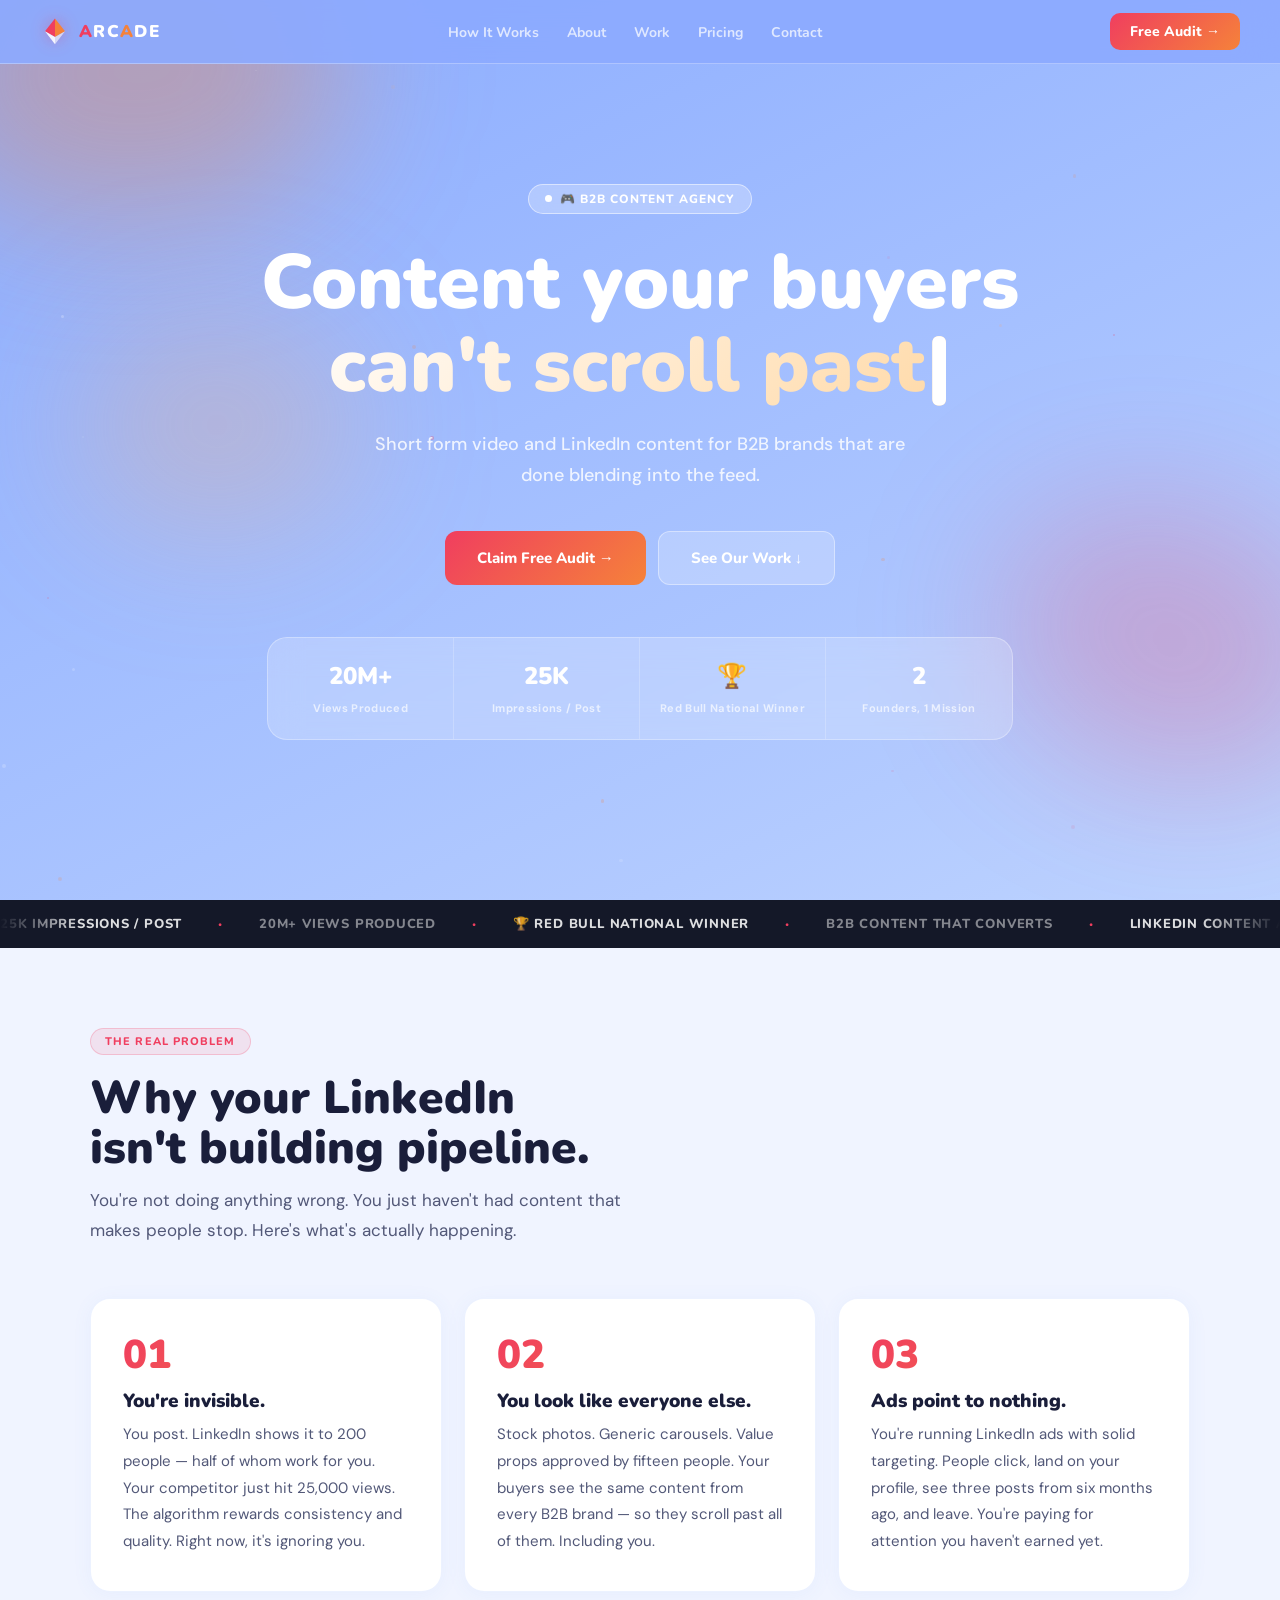
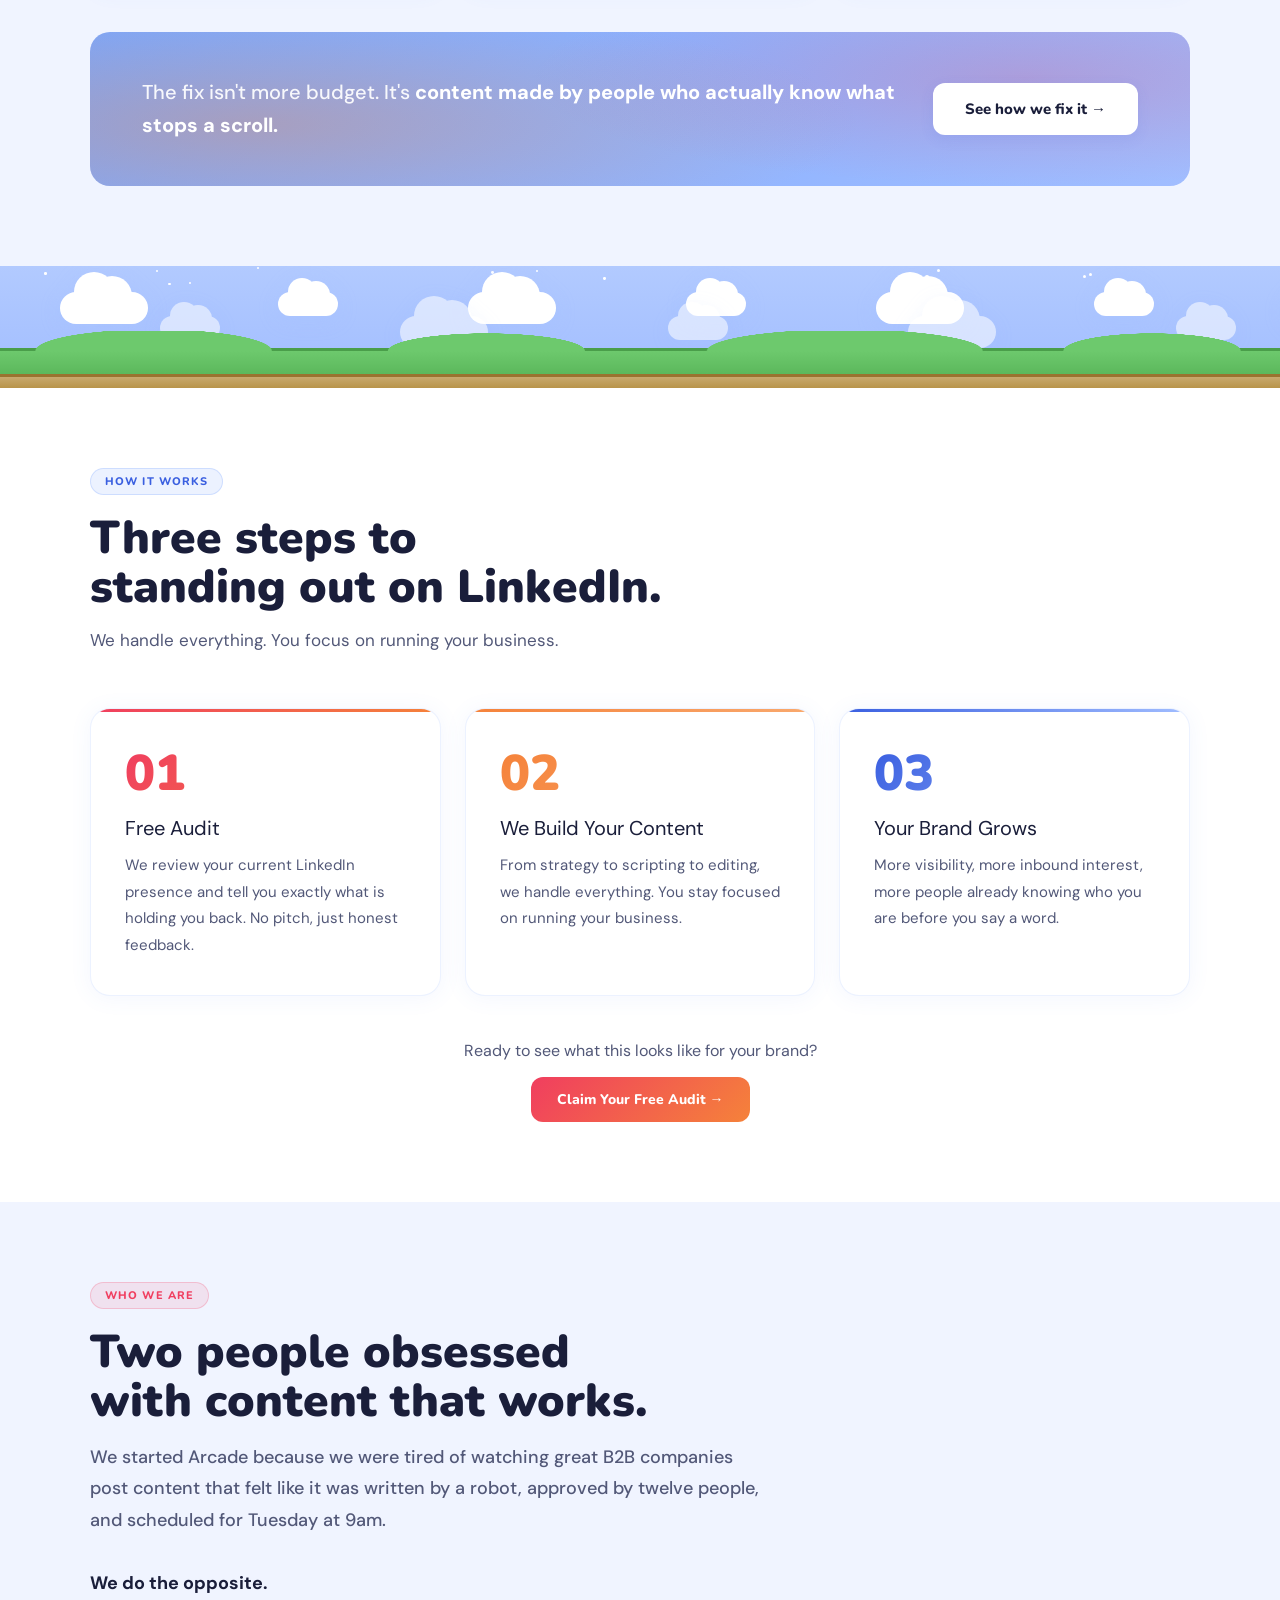
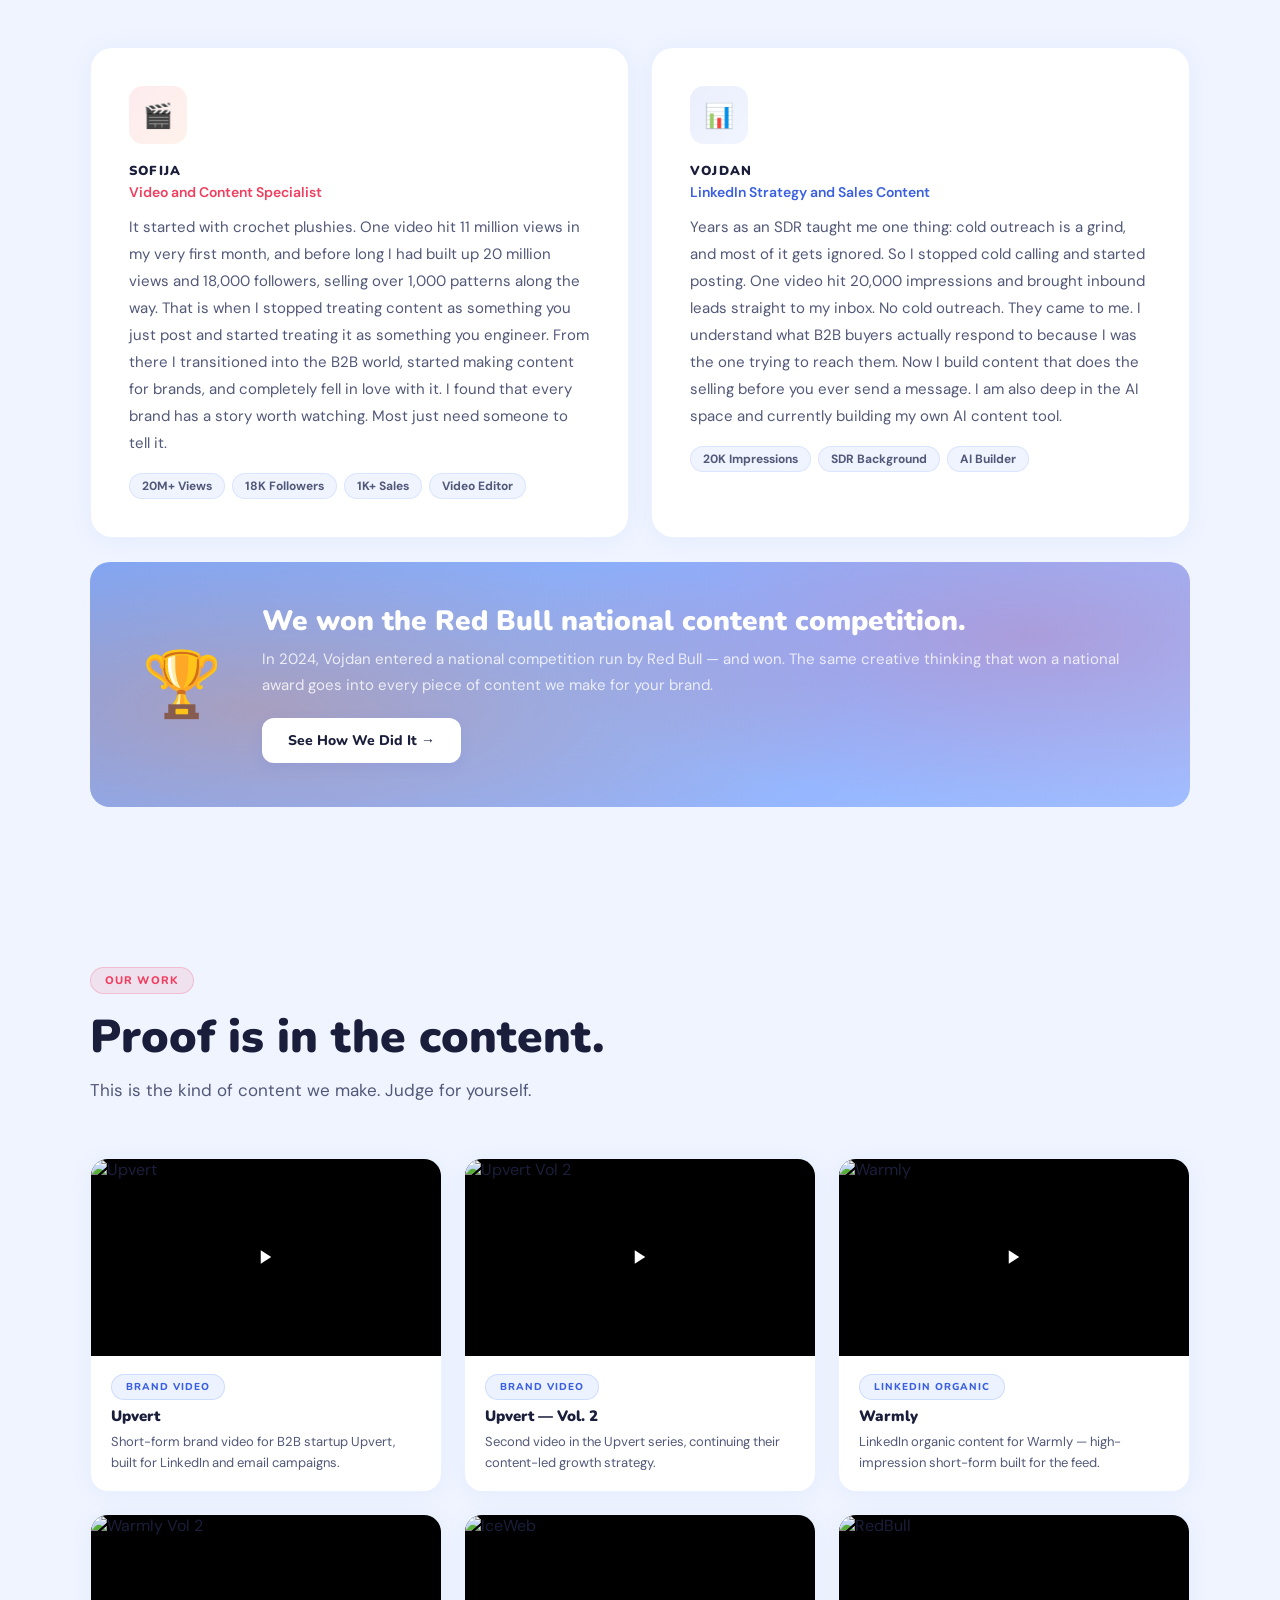
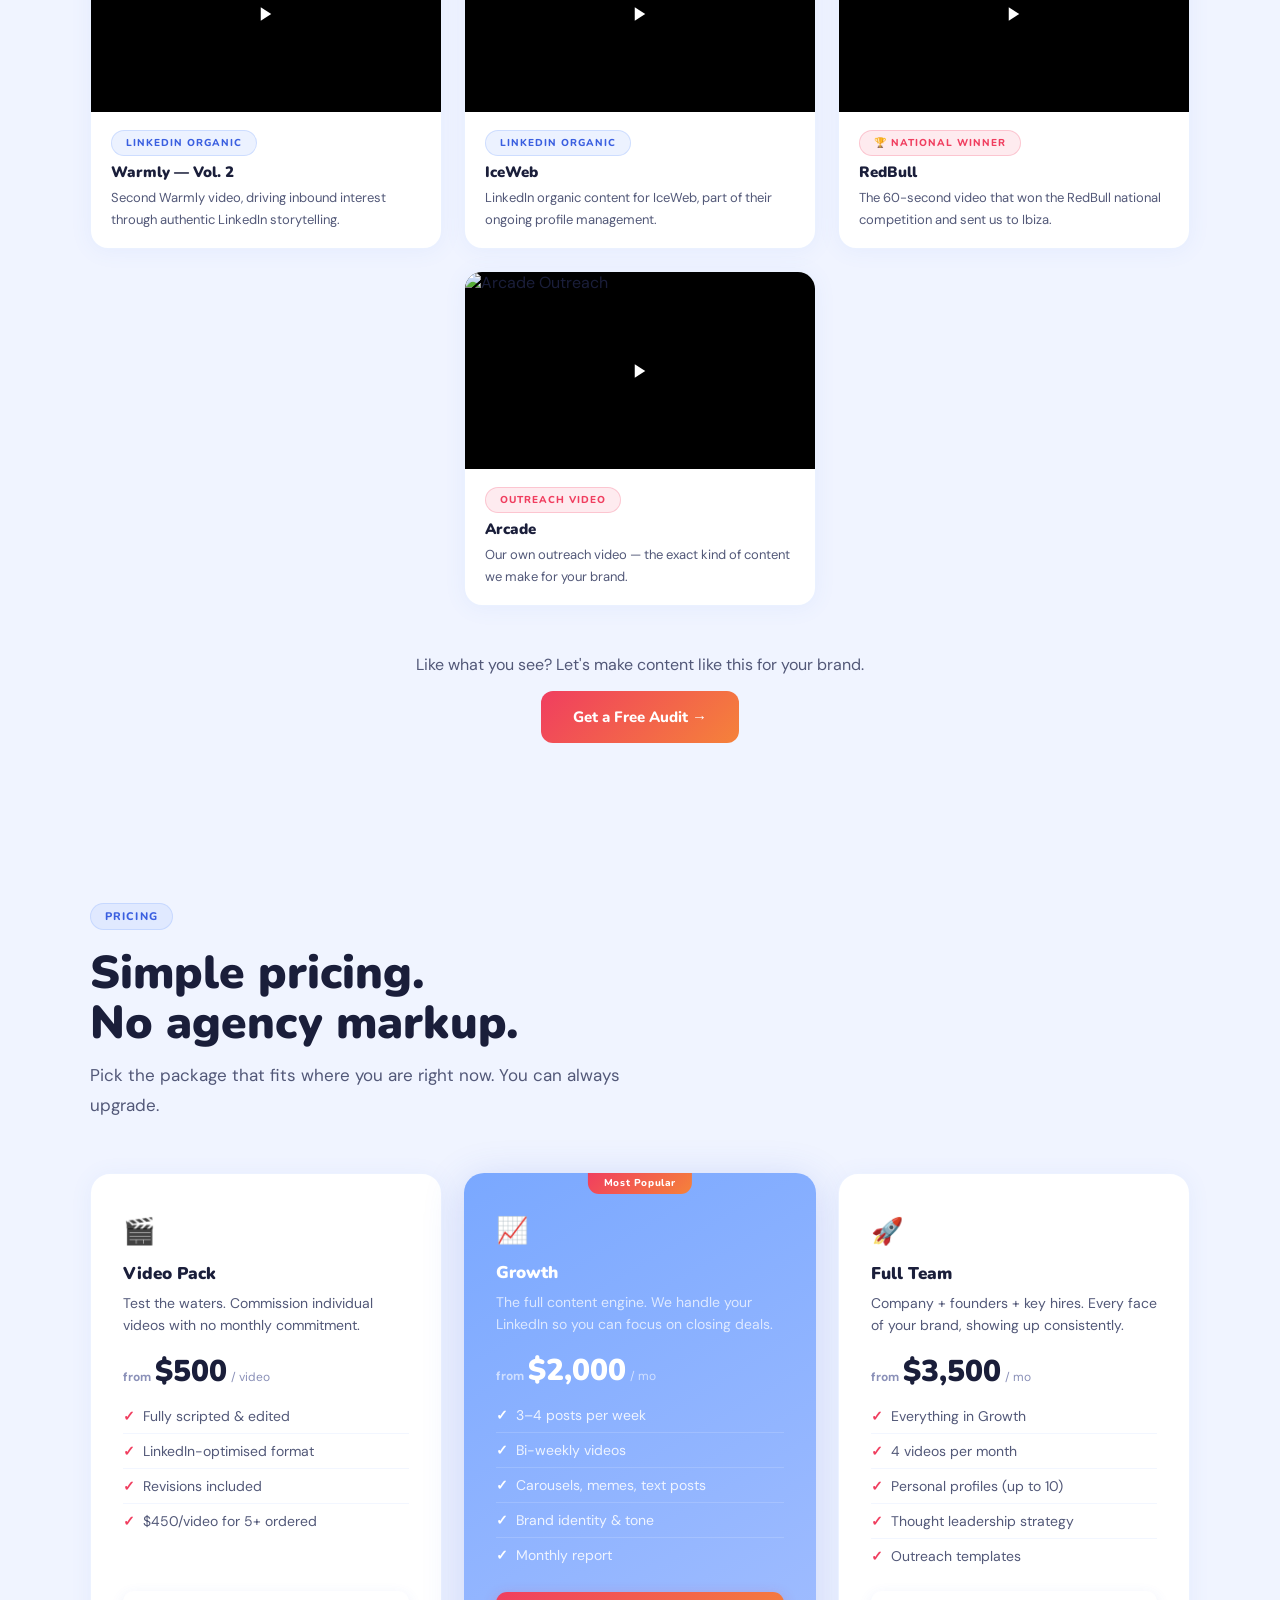
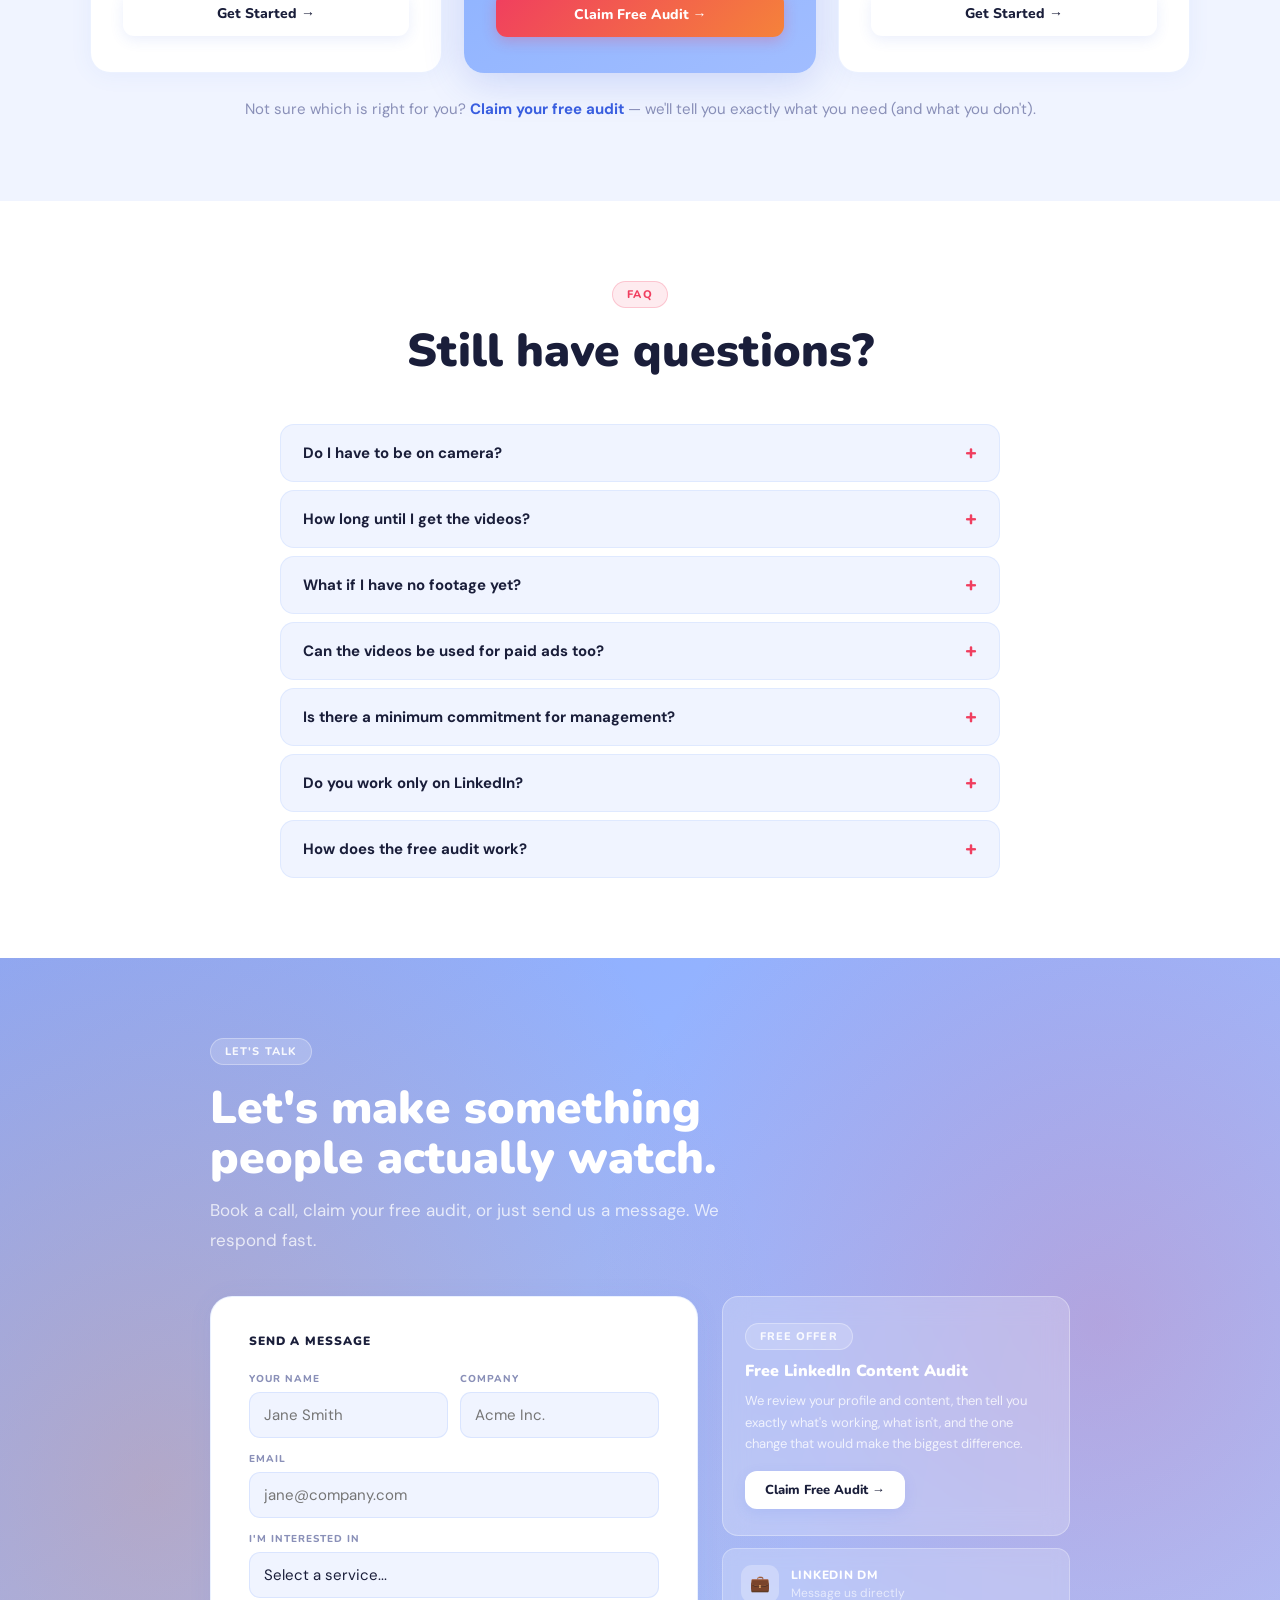
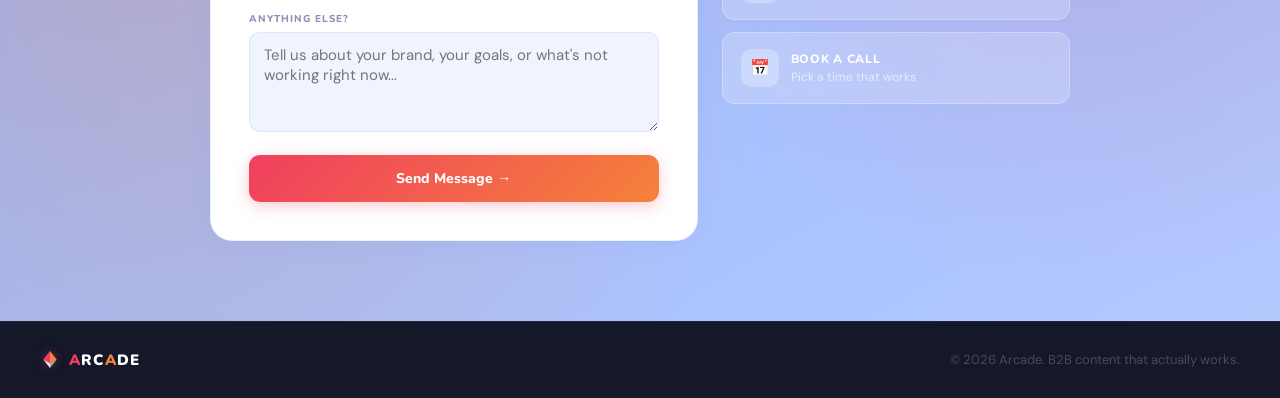
==== commit 06819450: "Update index.html Title Fix" ====
--- a/index.html
+++ b/index.html
@@ -186,7 +186,7 @@
 .particle  { position:absolute; border-radius:50%; animation:pdrift linear infinite; }
 @keyframes pdrift { to { transform:translateY(-110vh) rotate(360deg); opacity:0; } }
 
-.hero-inner { position:relative; z-index:2; max-width:880px; }
+.hero-inner { position:relative; z-index:2; max-width:1200px; }
 
 .hero-badge {
   display:inline-flex; align-items:center; gap:8px;
@@ -202,7 +202,7 @@
 @keyframes pulse { 50% { opacity:.35; transform:scale(.6); } }
 
 .hero h1 {
-  font-size:clamp(72px,17vw,210px);
+  font-size:clamp(38px,6vw,96px);
   color:#fff; letter-spacing:-.02em;
   text-shadow:0 4px 40px rgba(60,95,224,.2);
   margin-bottom:6px;
@@ -665,8 +665,8 @@
 
   <div class="hero-inner fade" style="opacity:1;transform:none">
     <div class="hero-badge">🎮 B2B Content Agency</div>
-    <h1>
-      <span class="h1-white">Content your buyers</span>
+    <h1 style="font-size:clamp(38px,6vw,96px)!important">
+      <span class="h1-white" style="white-space:nowrap">Content your buyers</span>
       <span class="h1-grad"><span id="tw">can't scroll past</span><span class="tw-cursor">|</span></span>
     </h1>
     <p class="hero-sub">Short form video and LinkedIn content for B2B brands that are done blending into the feed.</p>
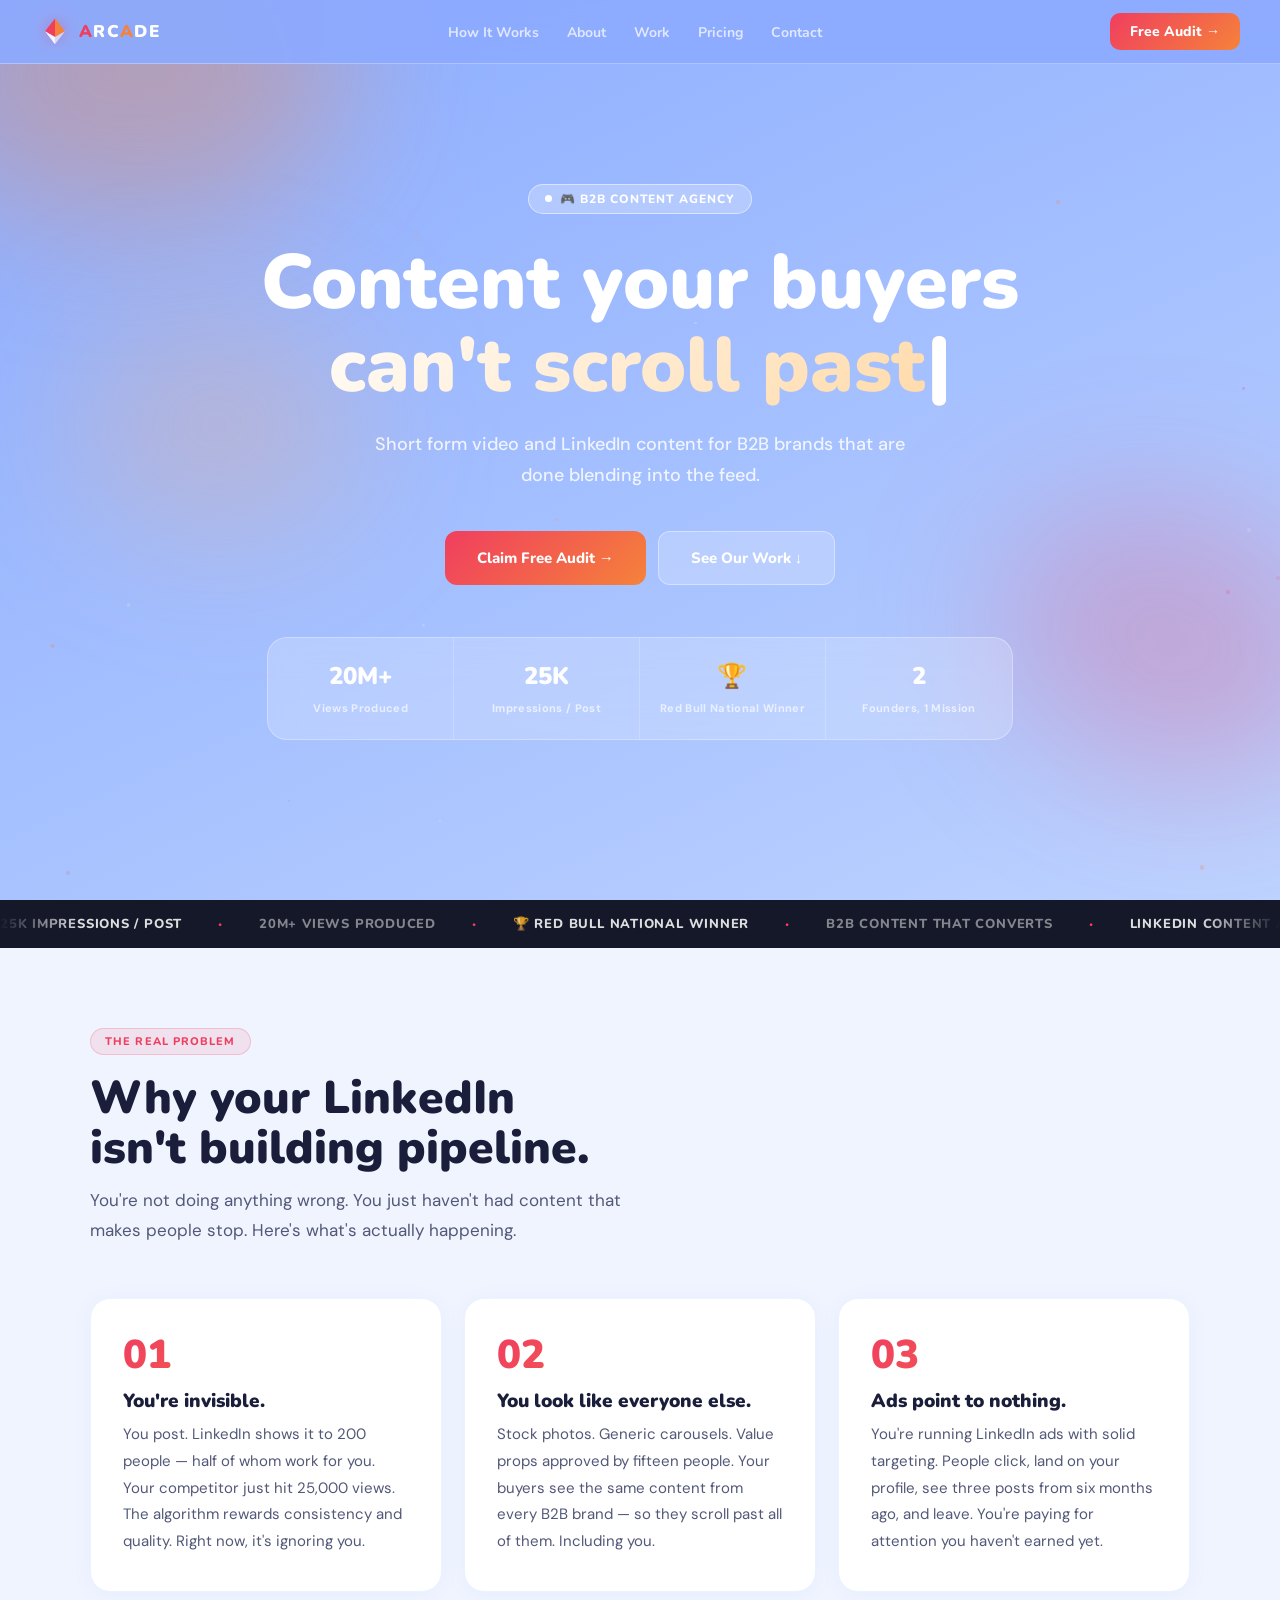
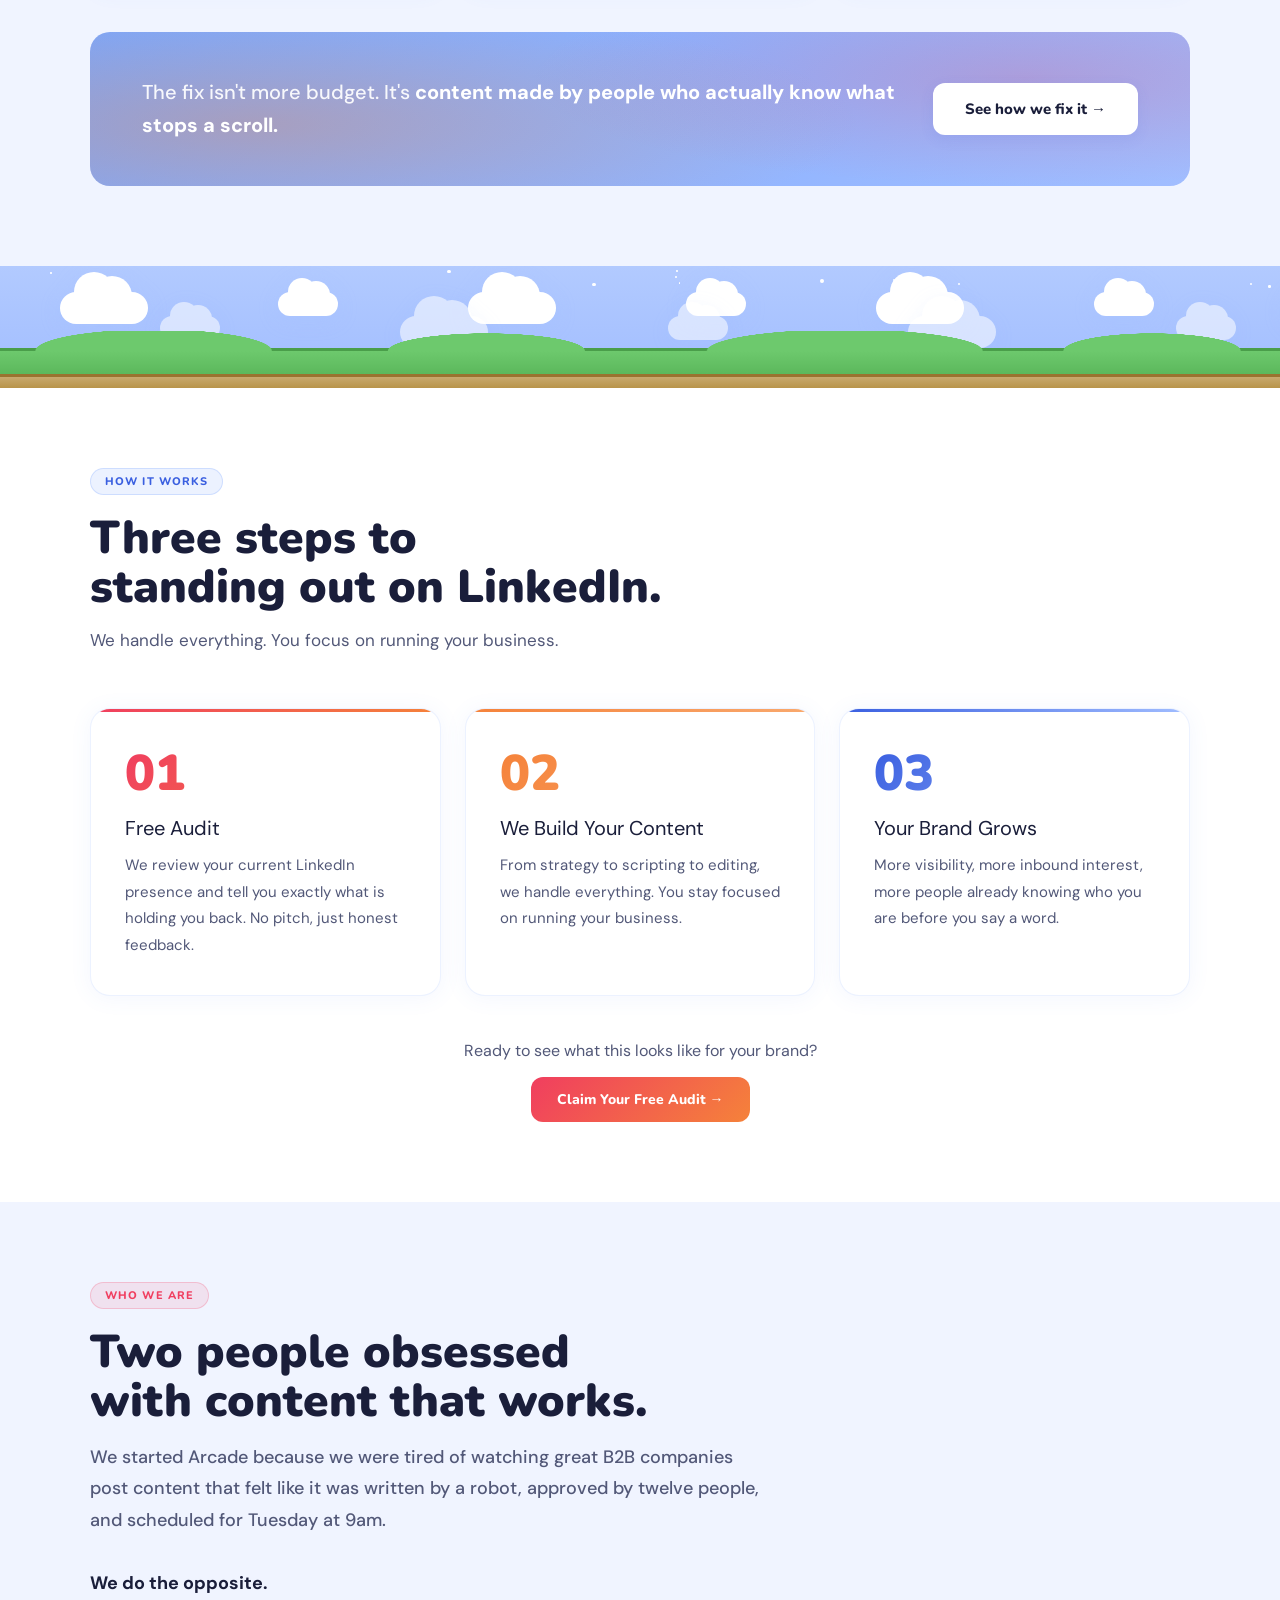
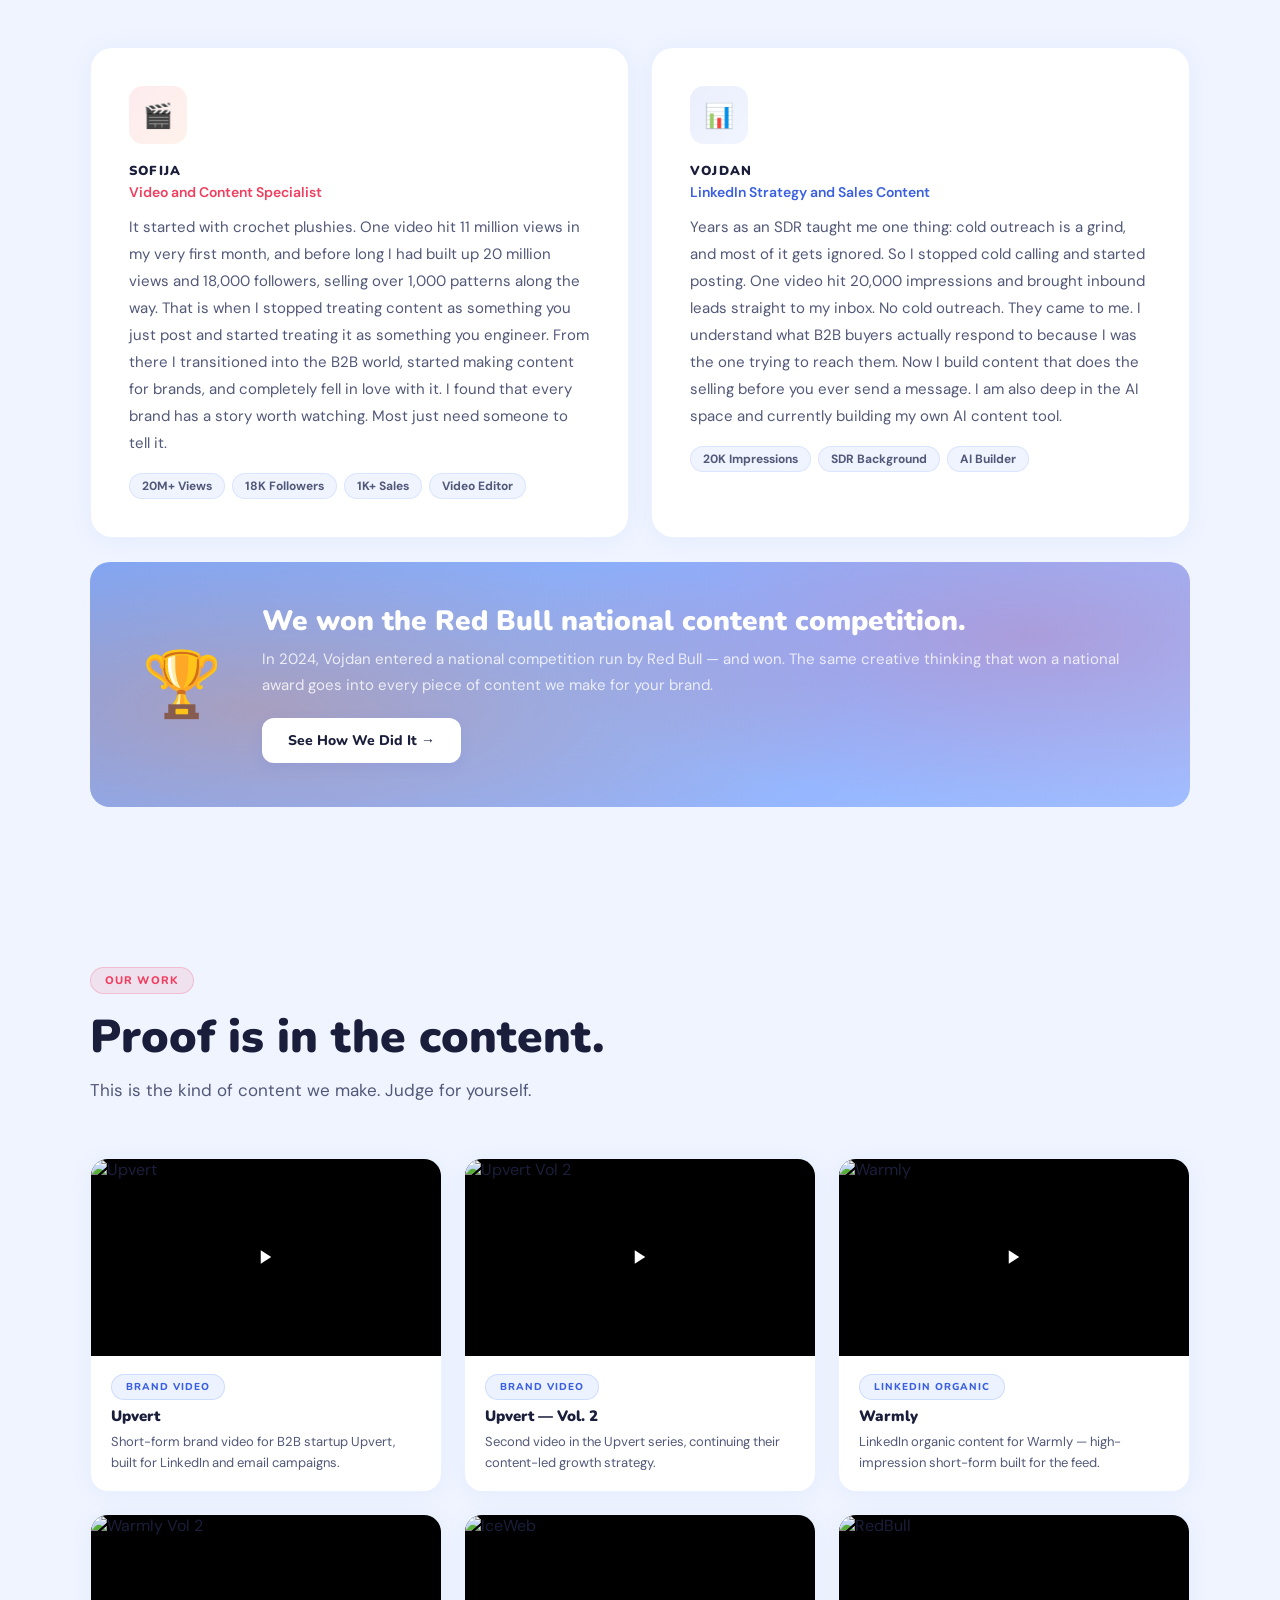
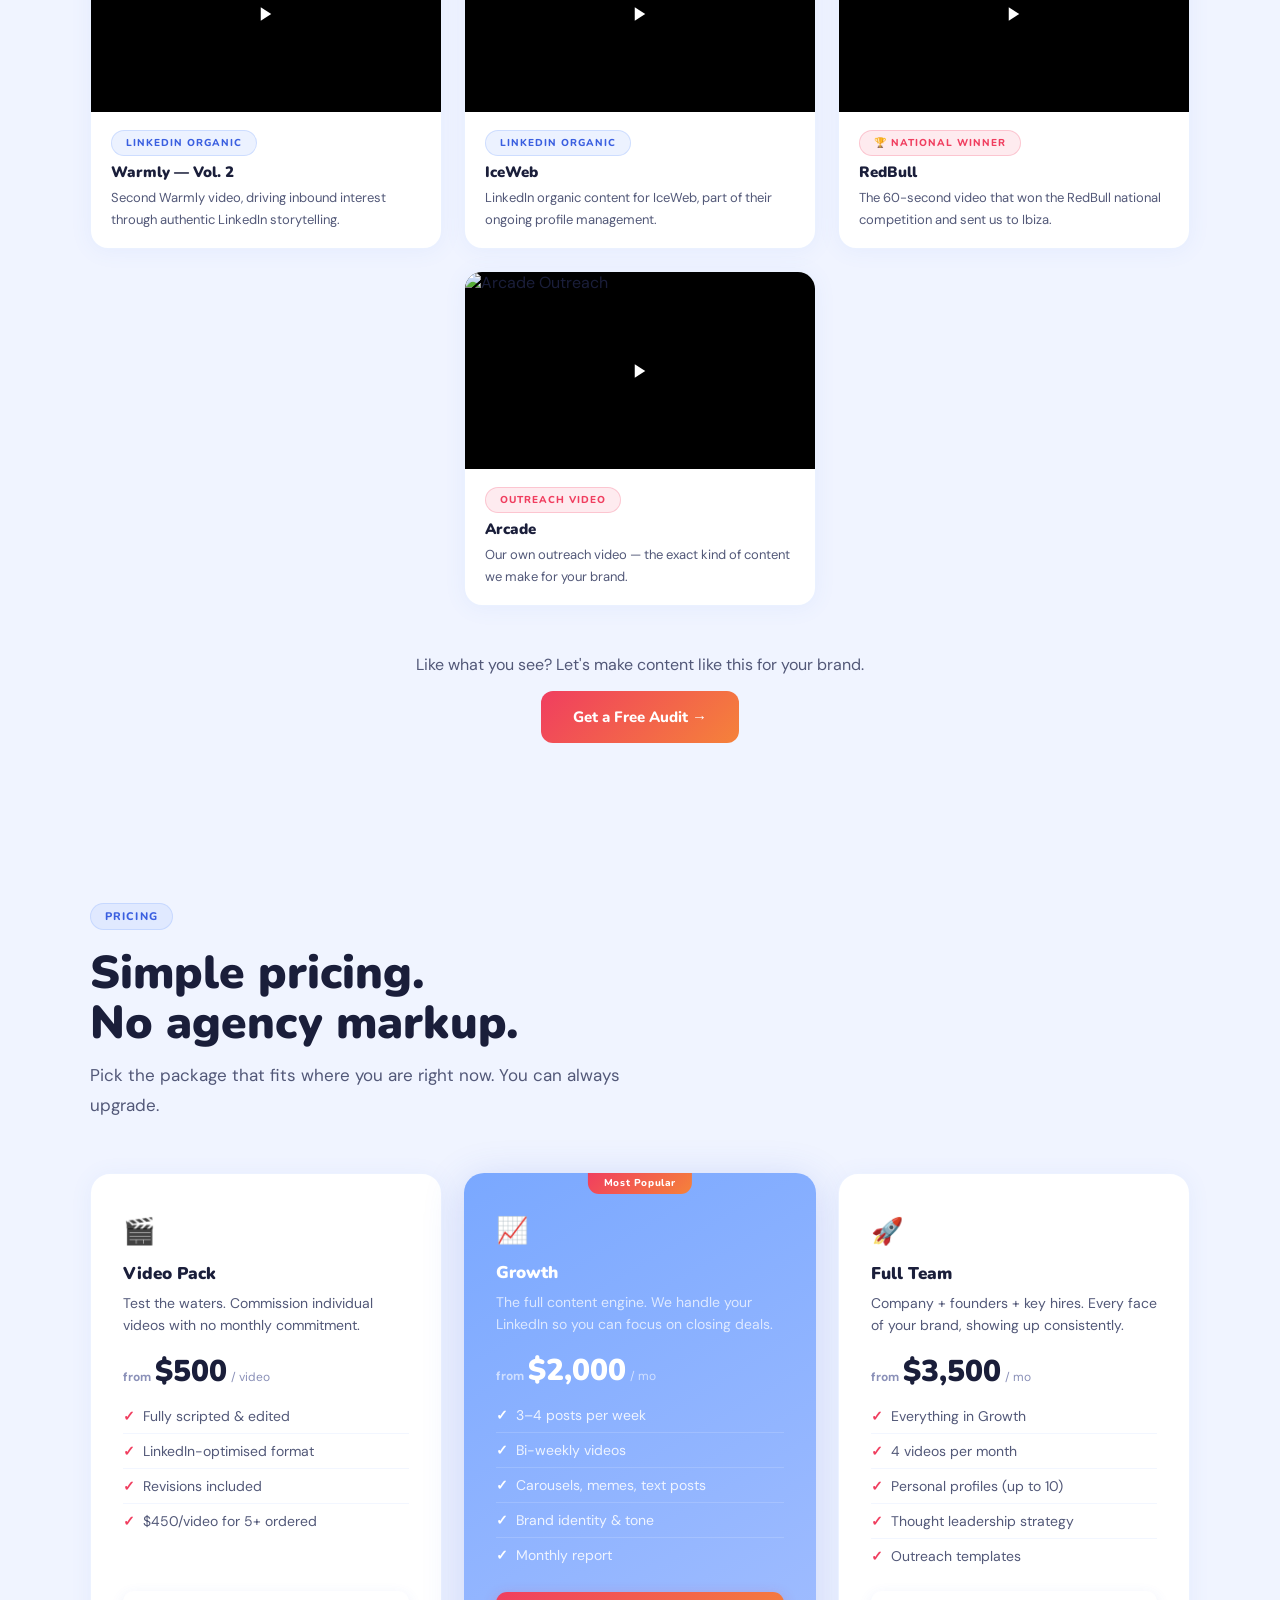
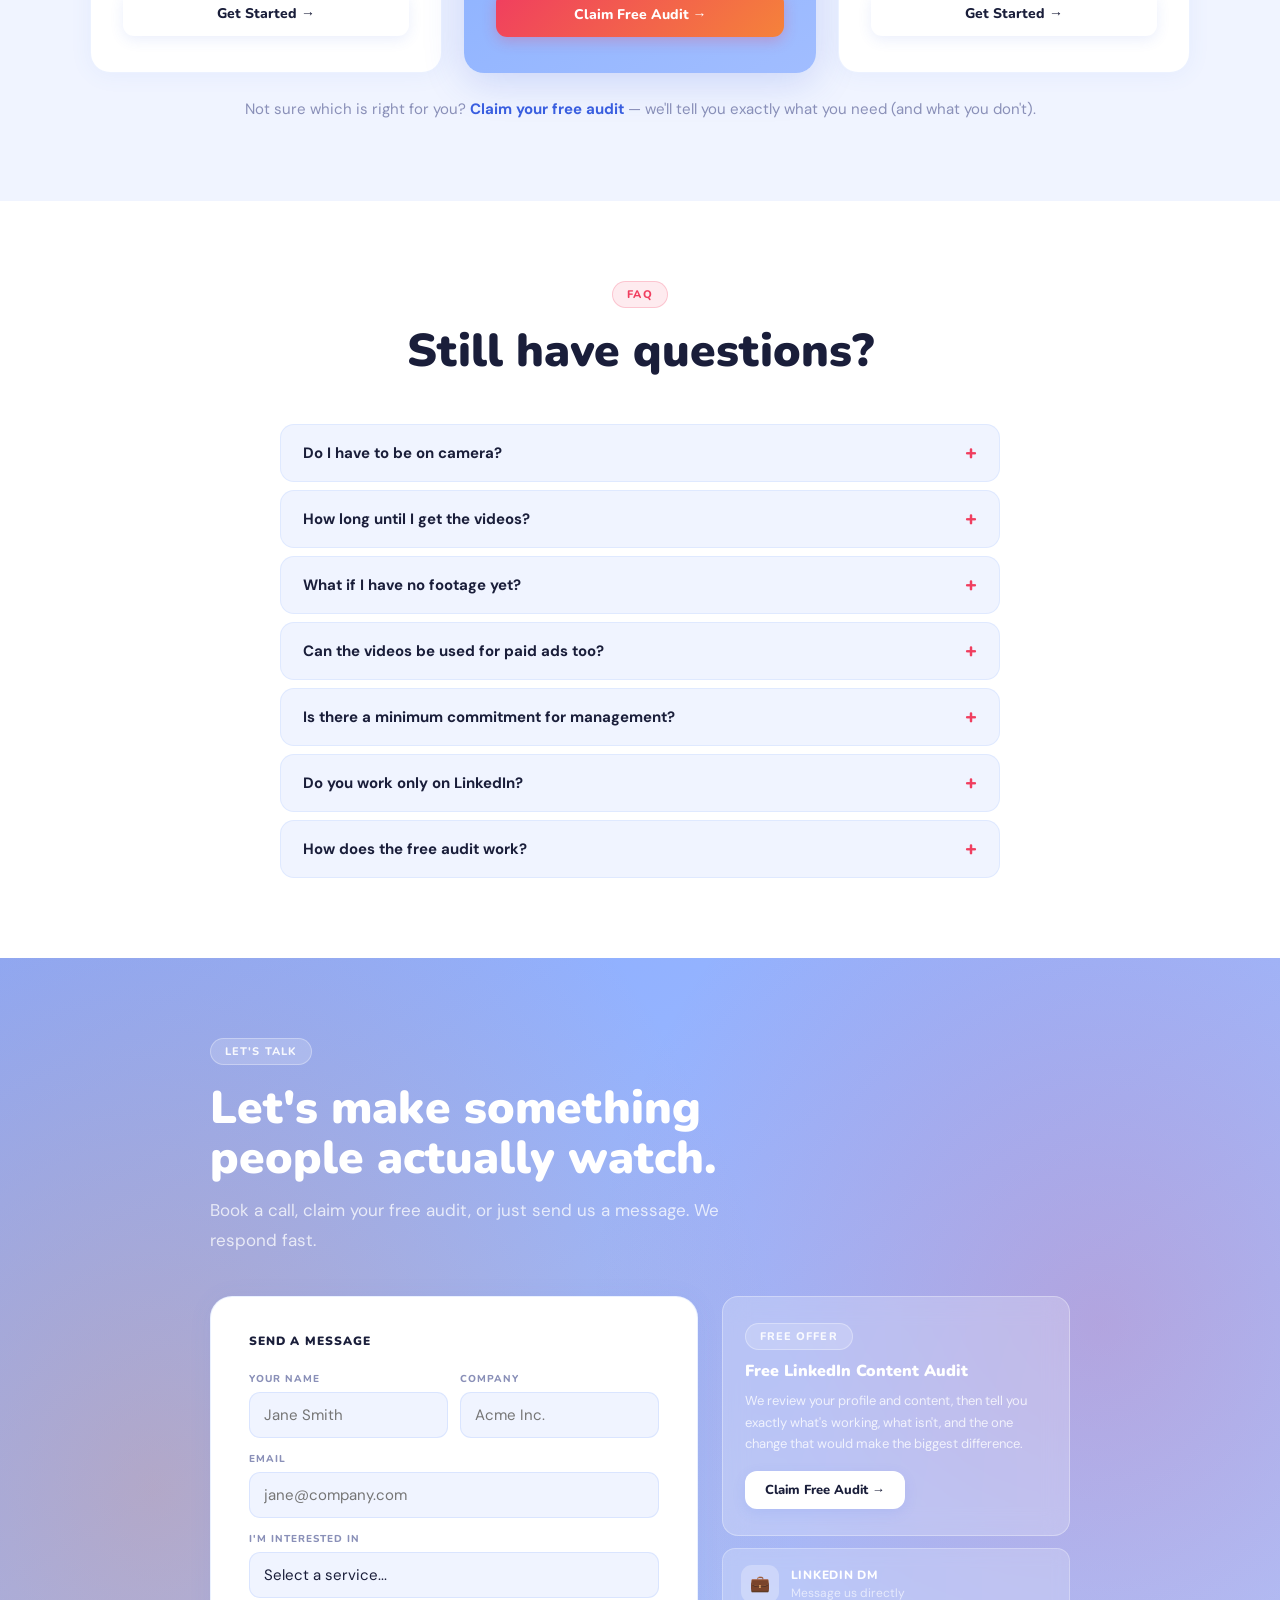
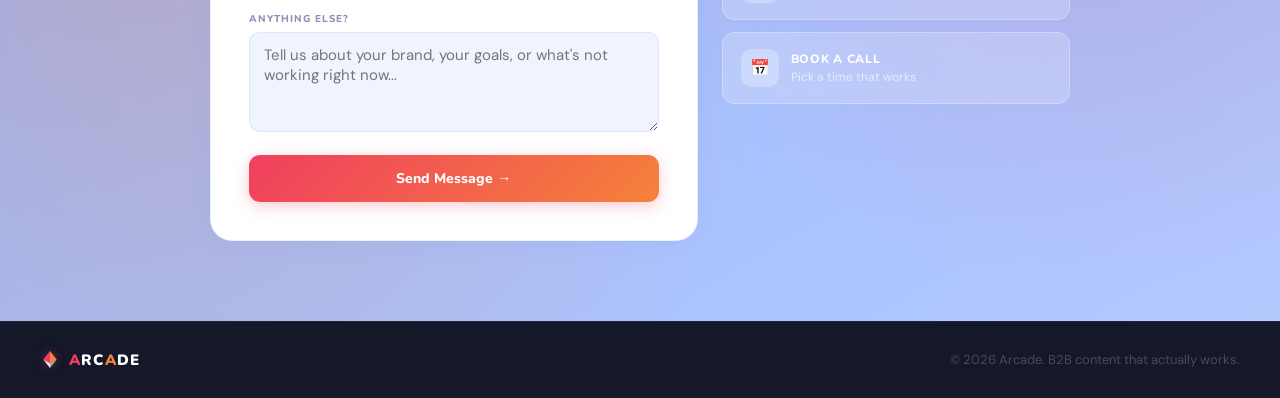
==== commit f910e2c3: "added favicon for the new website" ====
--- a/index.html
+++ b/index.html
@@ -7,6 +7,7 @@
 <link rel="preconnect" href="https://fonts.googleapis.com">
 <link rel="preconnect" href="https://fonts.gstatic.com" crossorigin>
 <link href="https://fonts.googleapis.com/css2?family=Nunito:wght@700;800;900&family=DM+Sans:opsz,wght@9..40,400;9..40,500;9..40,600&display=swap" rel="stylesheet">
+<link rel="icon" type="image/svg+xml" href="https://raw.githubusercontent.com/YOUR_USERNAME/YOUR_REPO/main/arcade-favicon.svg">
 <style>
 
 /* ─── TOKENS ─────────────────────────────── */
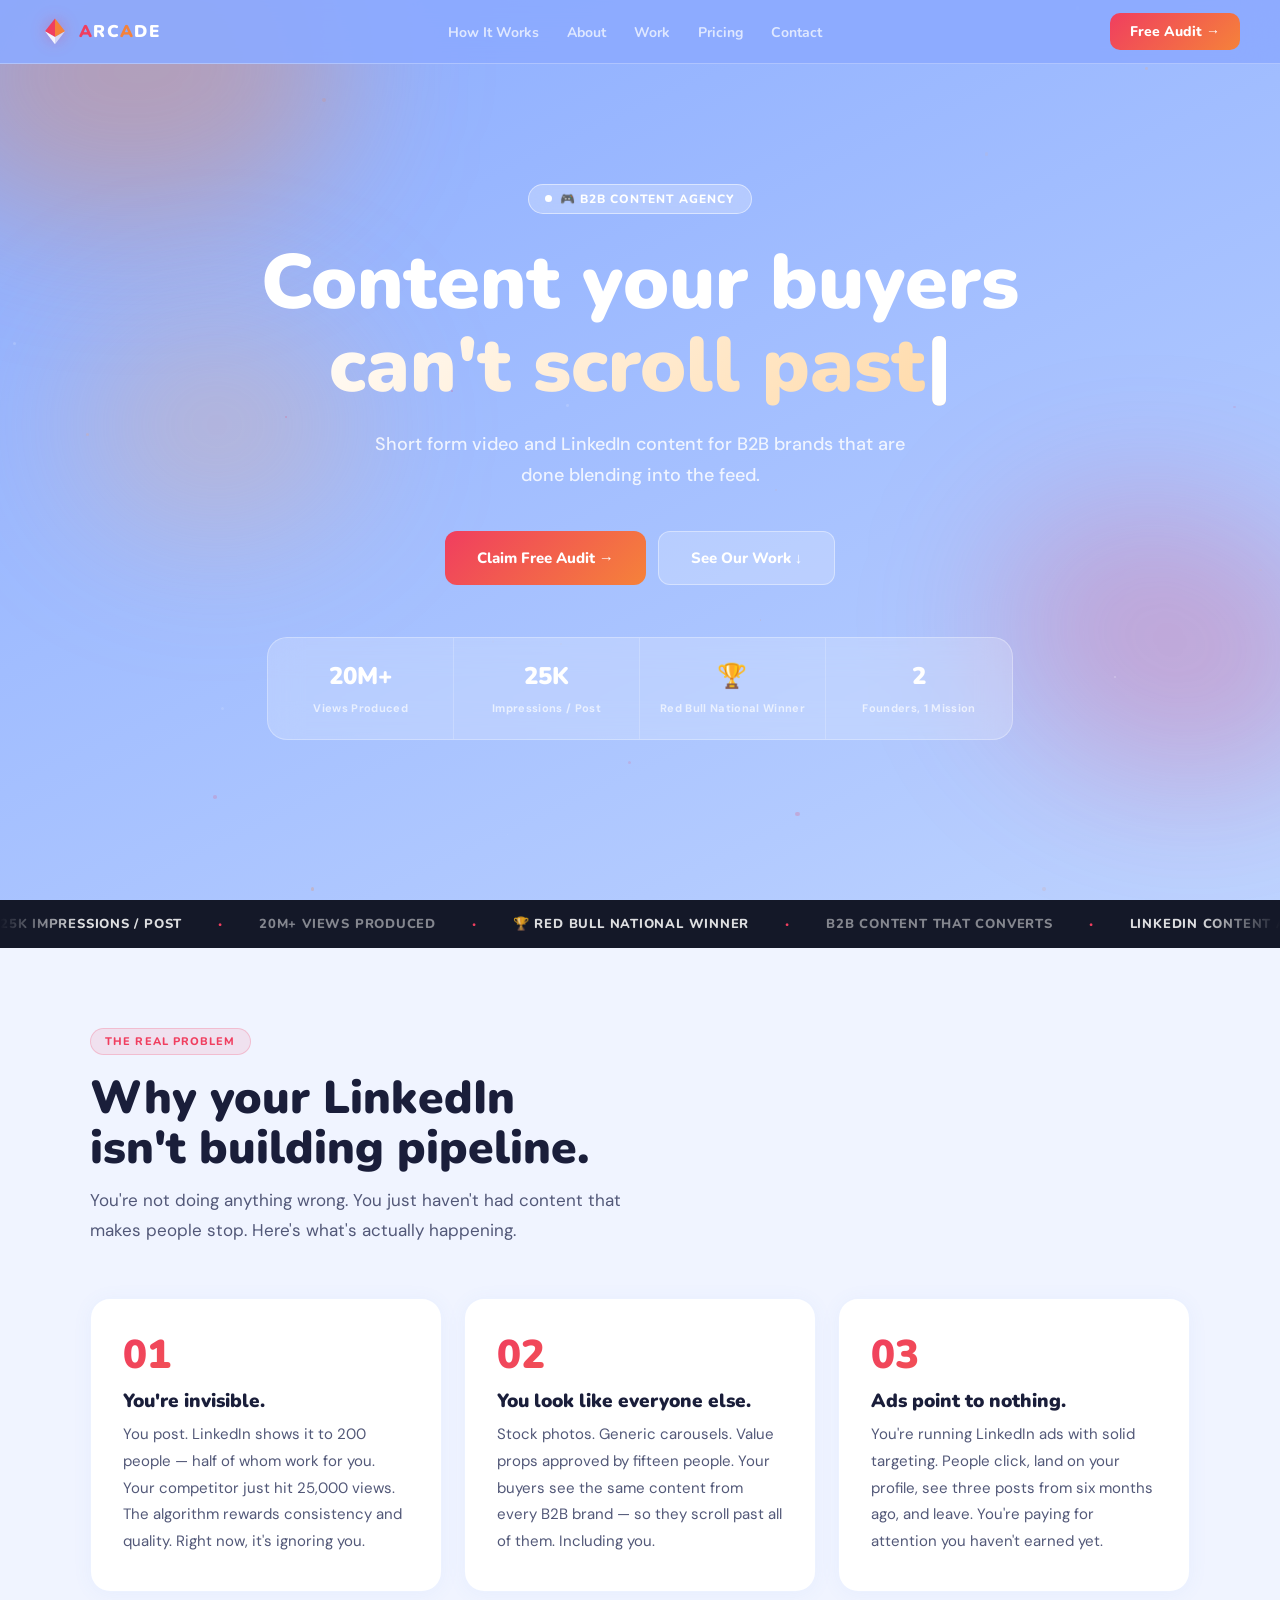
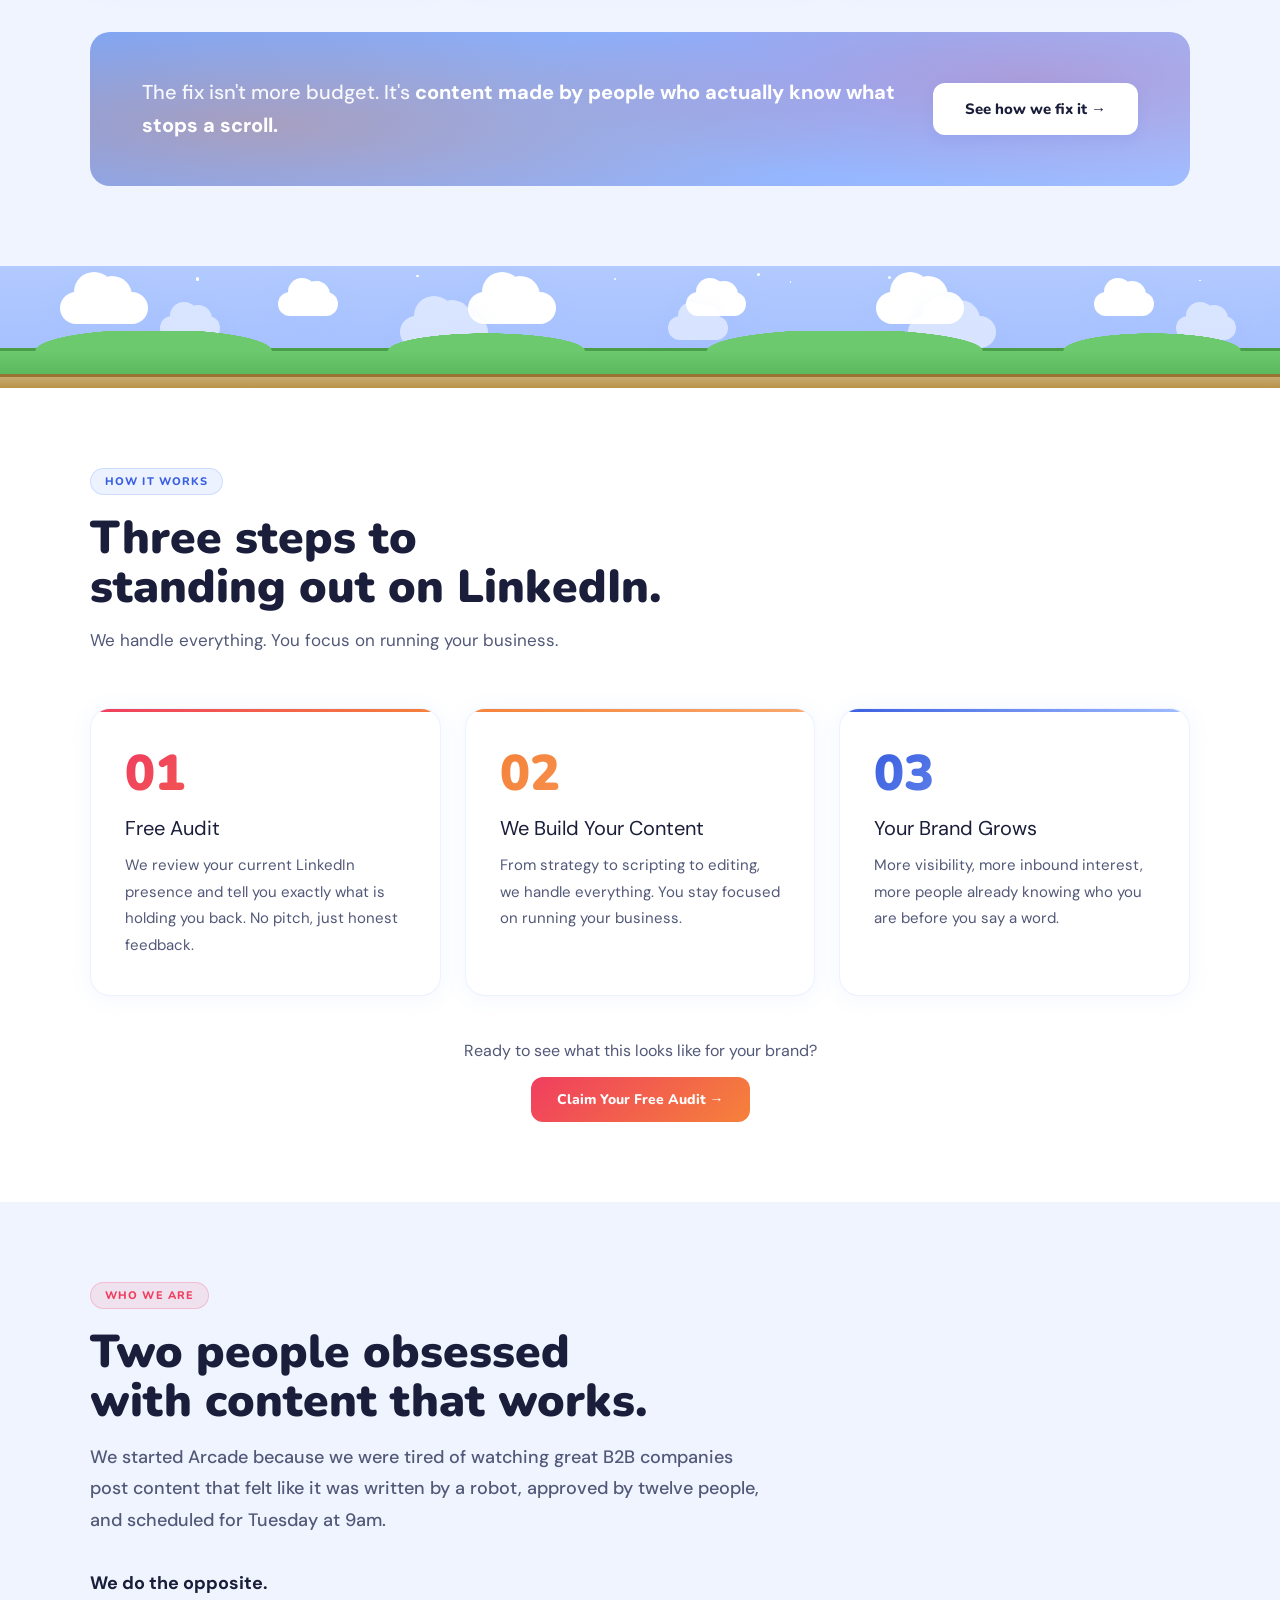
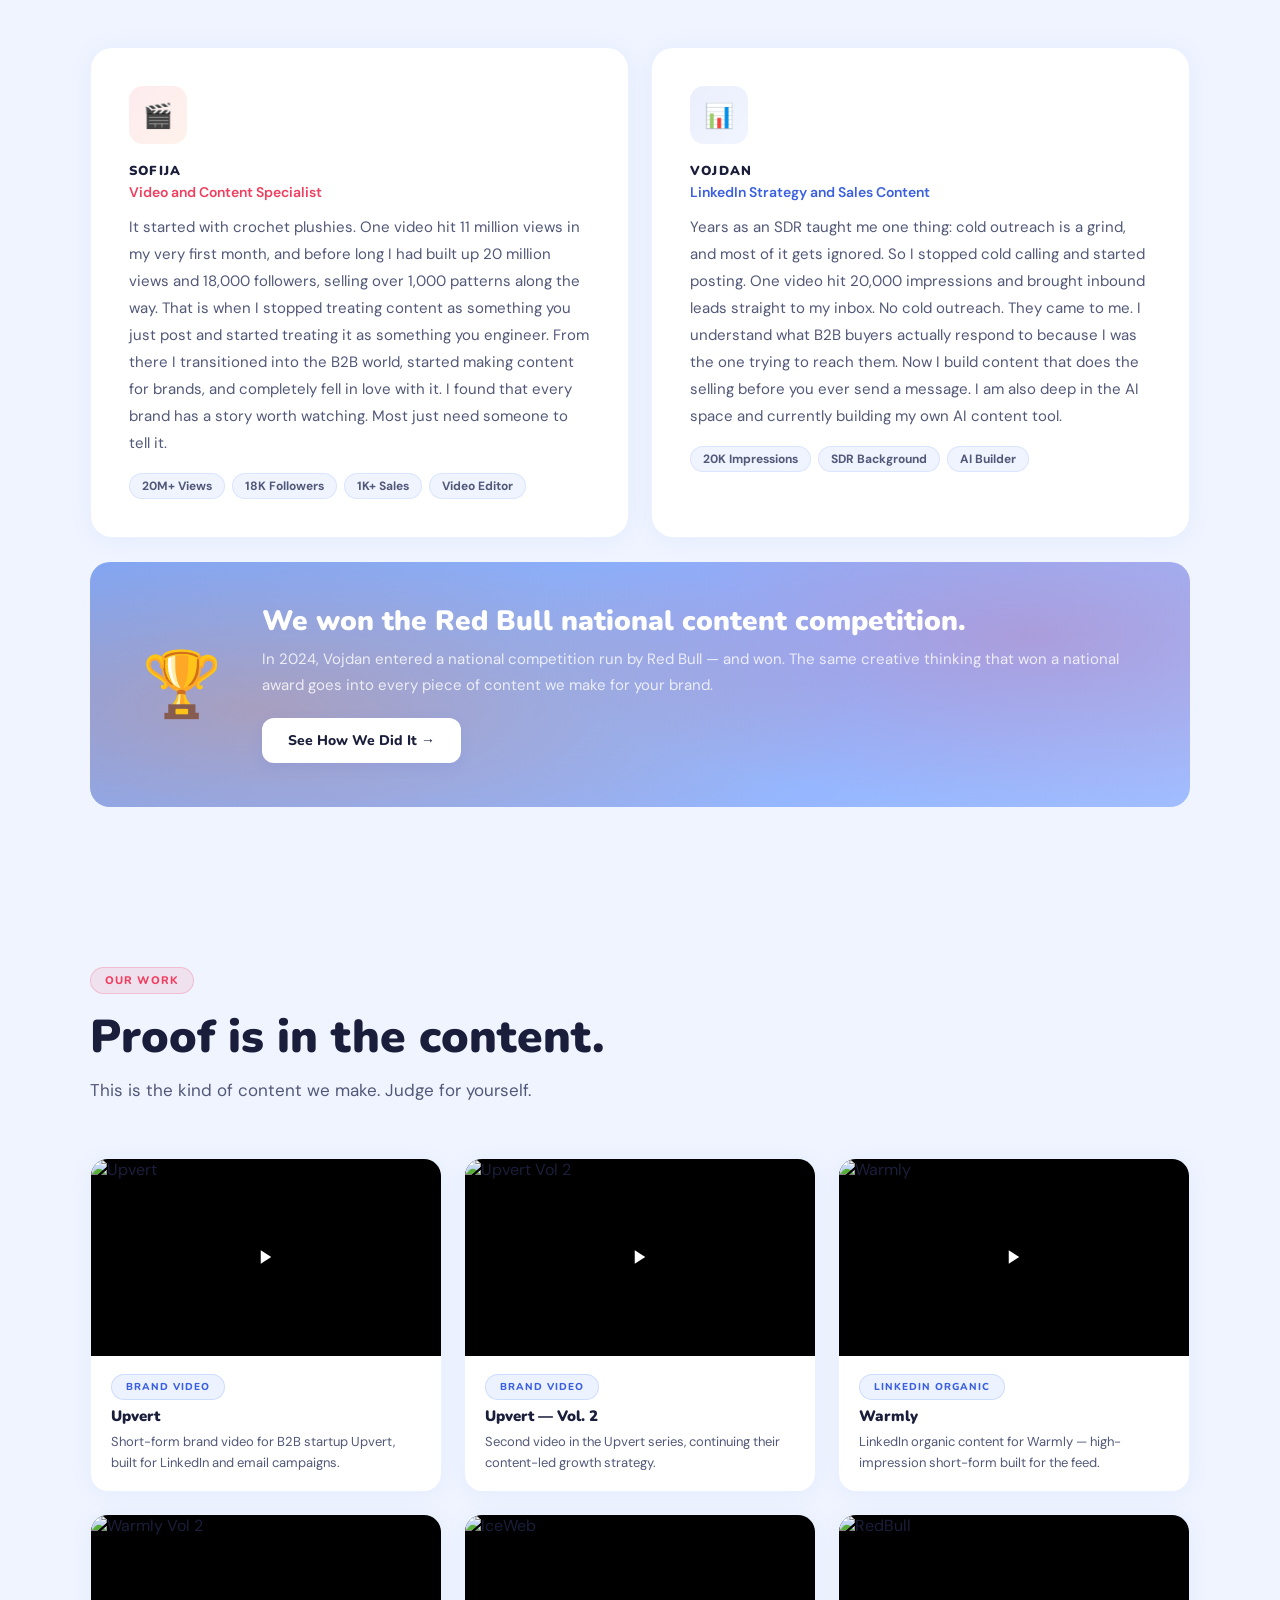
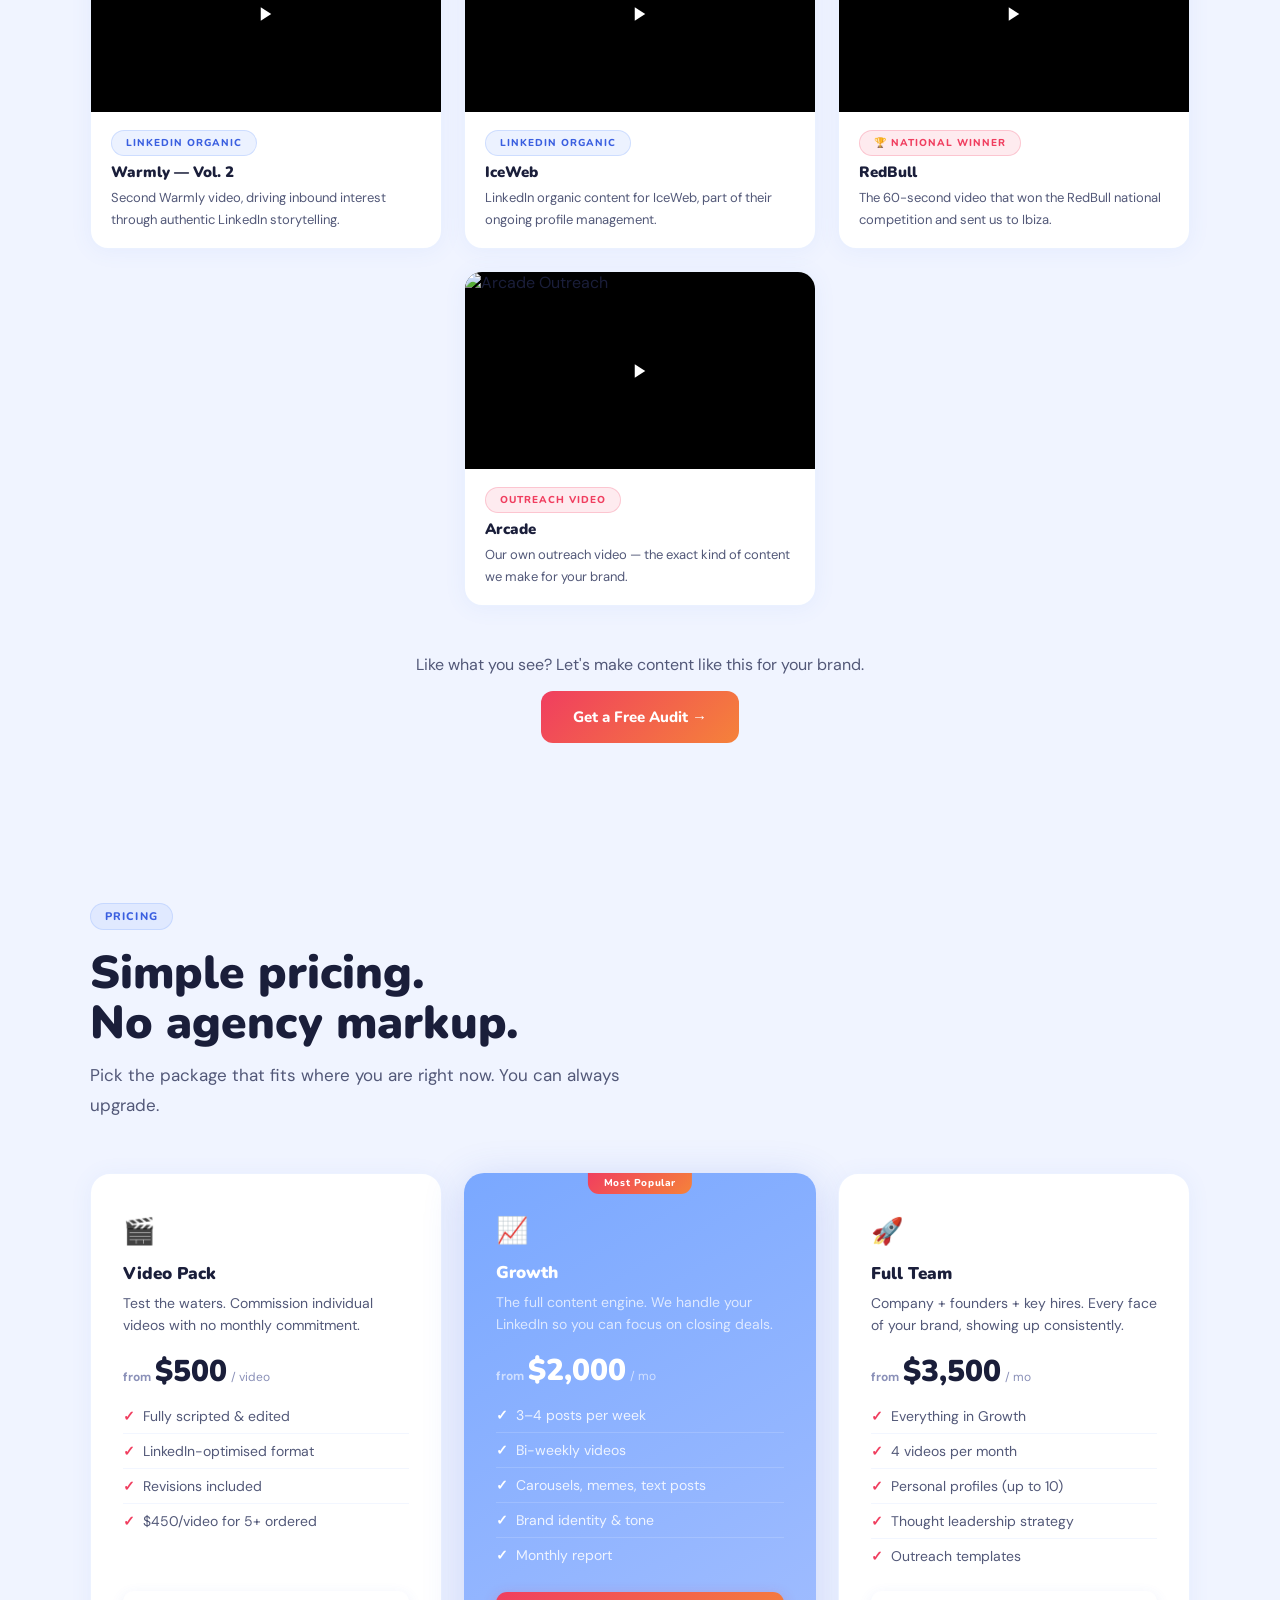
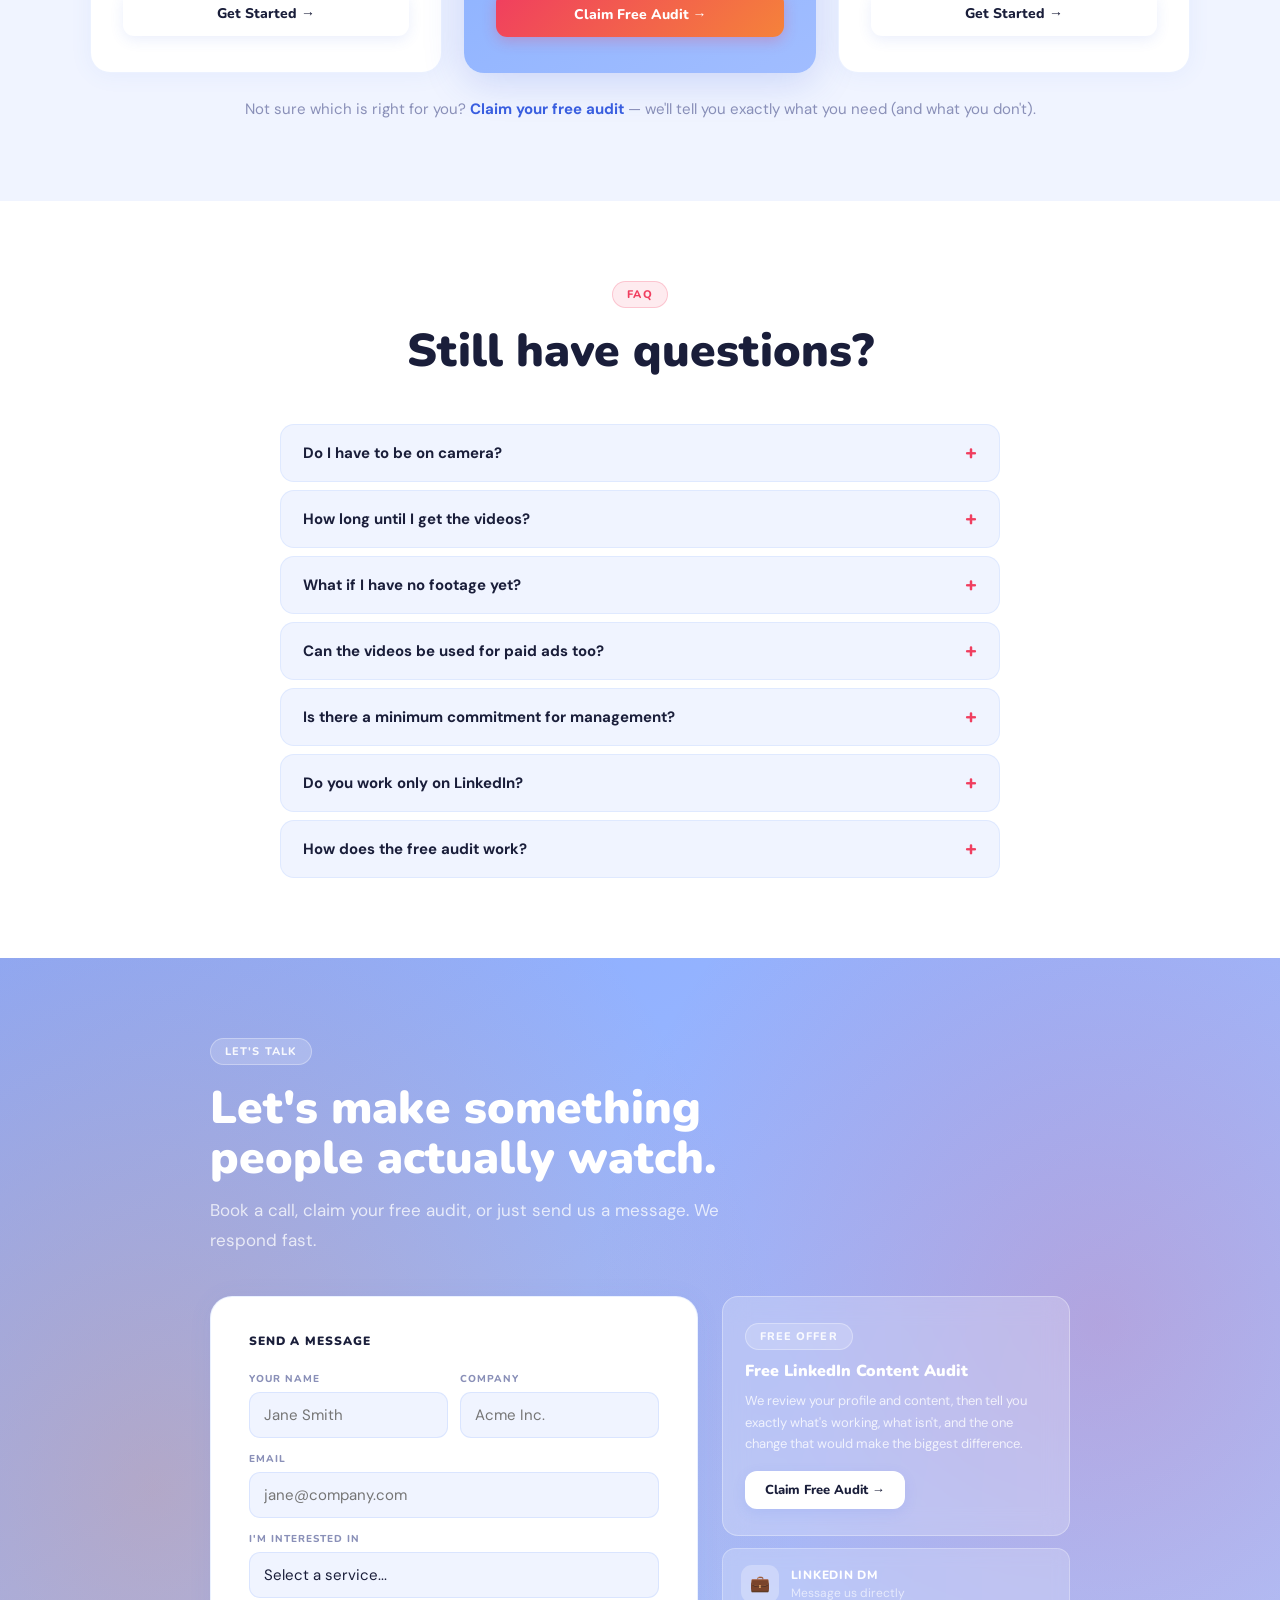
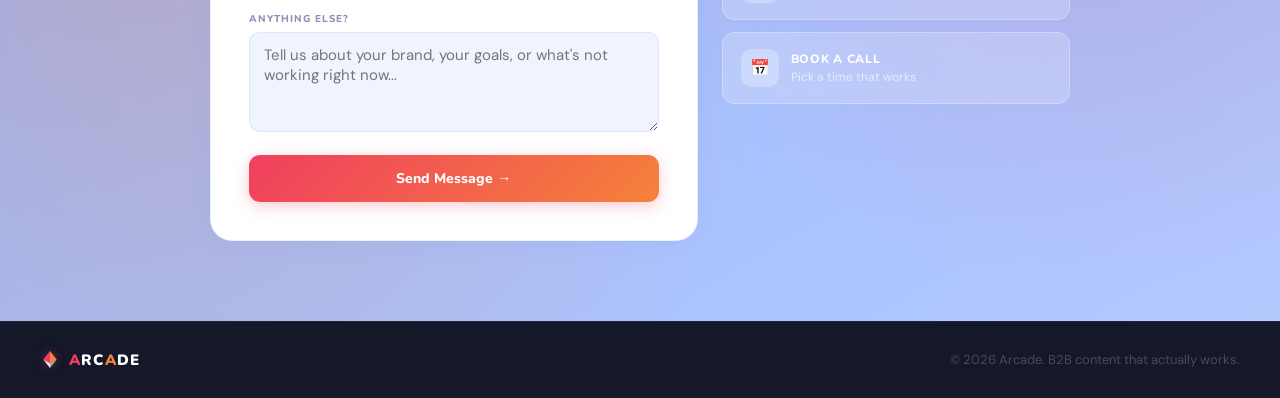
==== commit d577c81f: "Update index.html" ====
--- a/index.html
+++ b/index.html
@@ -7,7 +7,7 @@
 <link rel="preconnect" href="https://fonts.googleapis.com">
 <link rel="preconnect" href="https://fonts.gstatic.com" crossorigin>
 <link href="https://fonts.googleapis.com/css2?family=Nunito:wght@700;800;900&family=DM+Sans:opsz,wght@9..40,400;9..40,500;9..40,600&display=swap" rel="stylesheet">
-<link rel="icon" type="image/svg+xml" href="https://raw.githubusercontent.com/YOUR_USERNAME/YOUR_REPO/main/arcade-favicon.svg">
+<link rel="icon" type="image/svg+xml" href="https://raw.githubusercontent.com/vojdanb/main/arcade-favicon.svg">
 <style>
 
 /* ─── TOKENS ─────────────────────────────── */
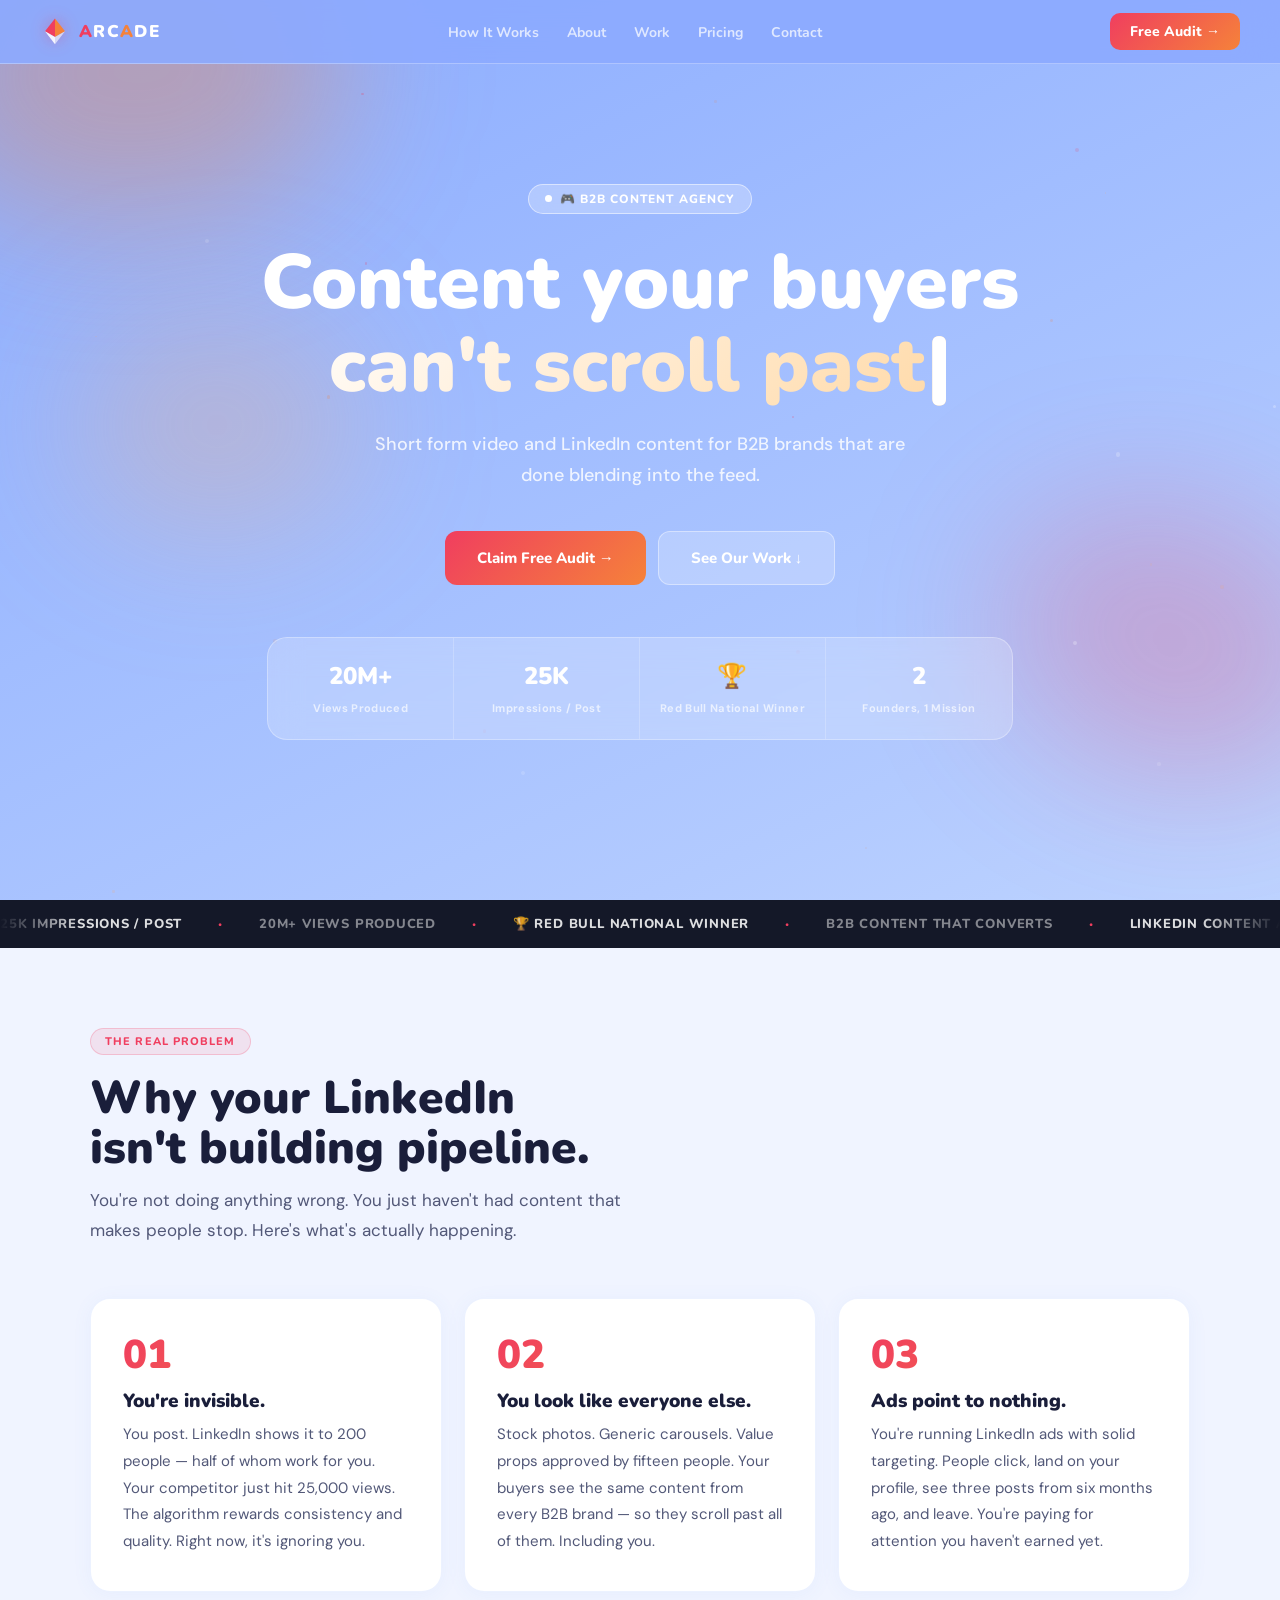
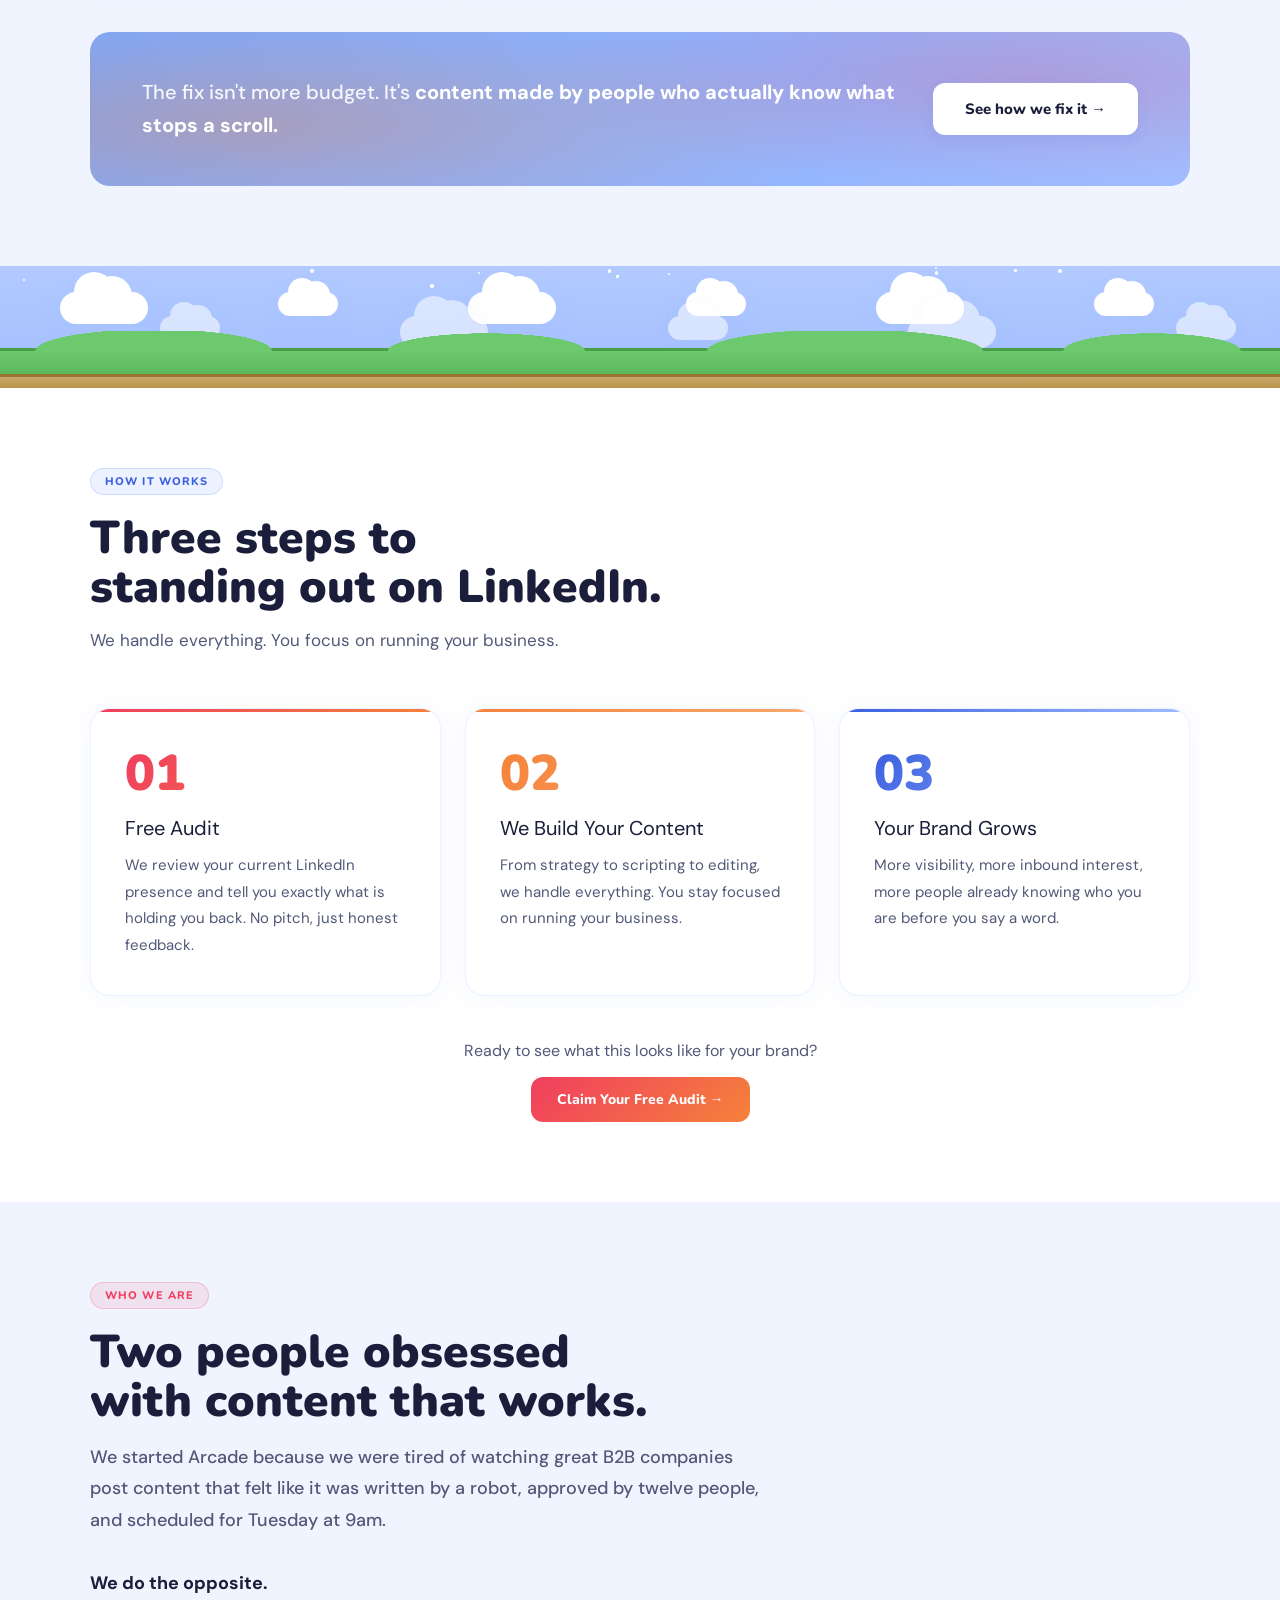
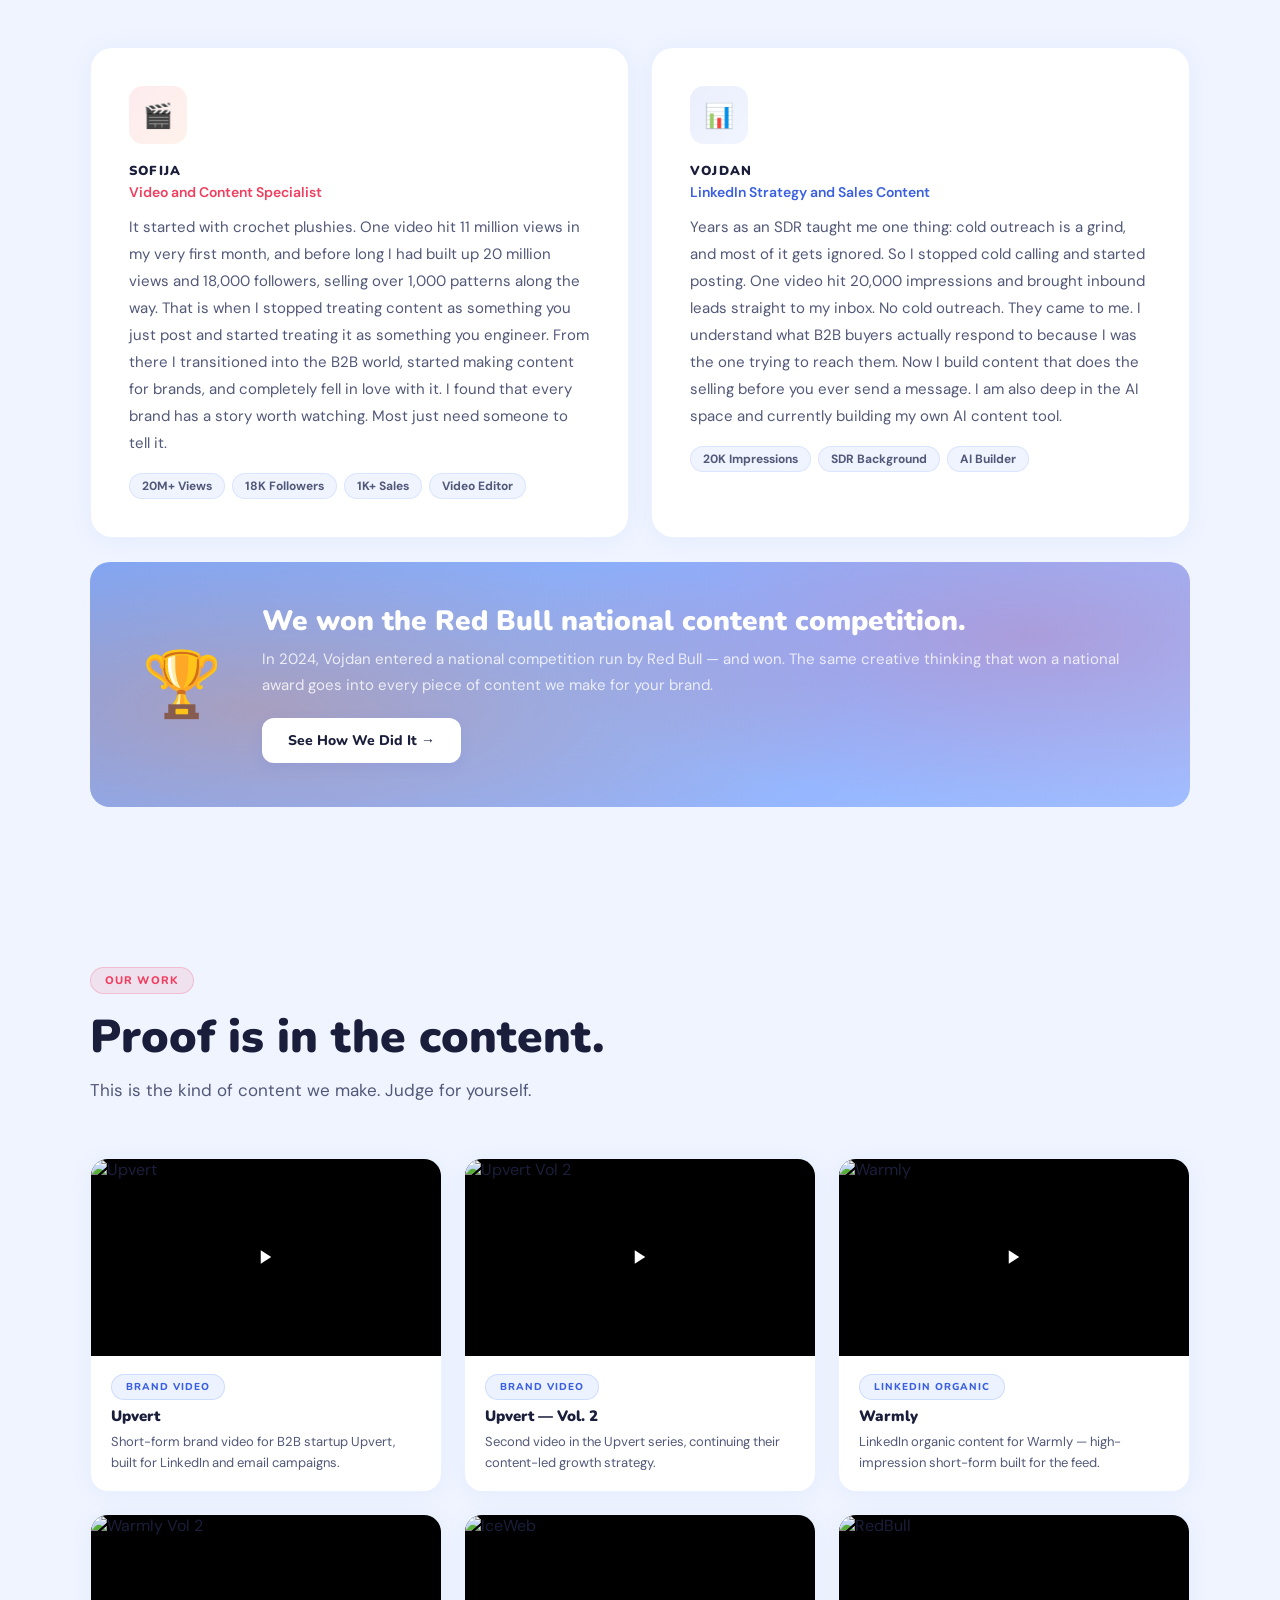
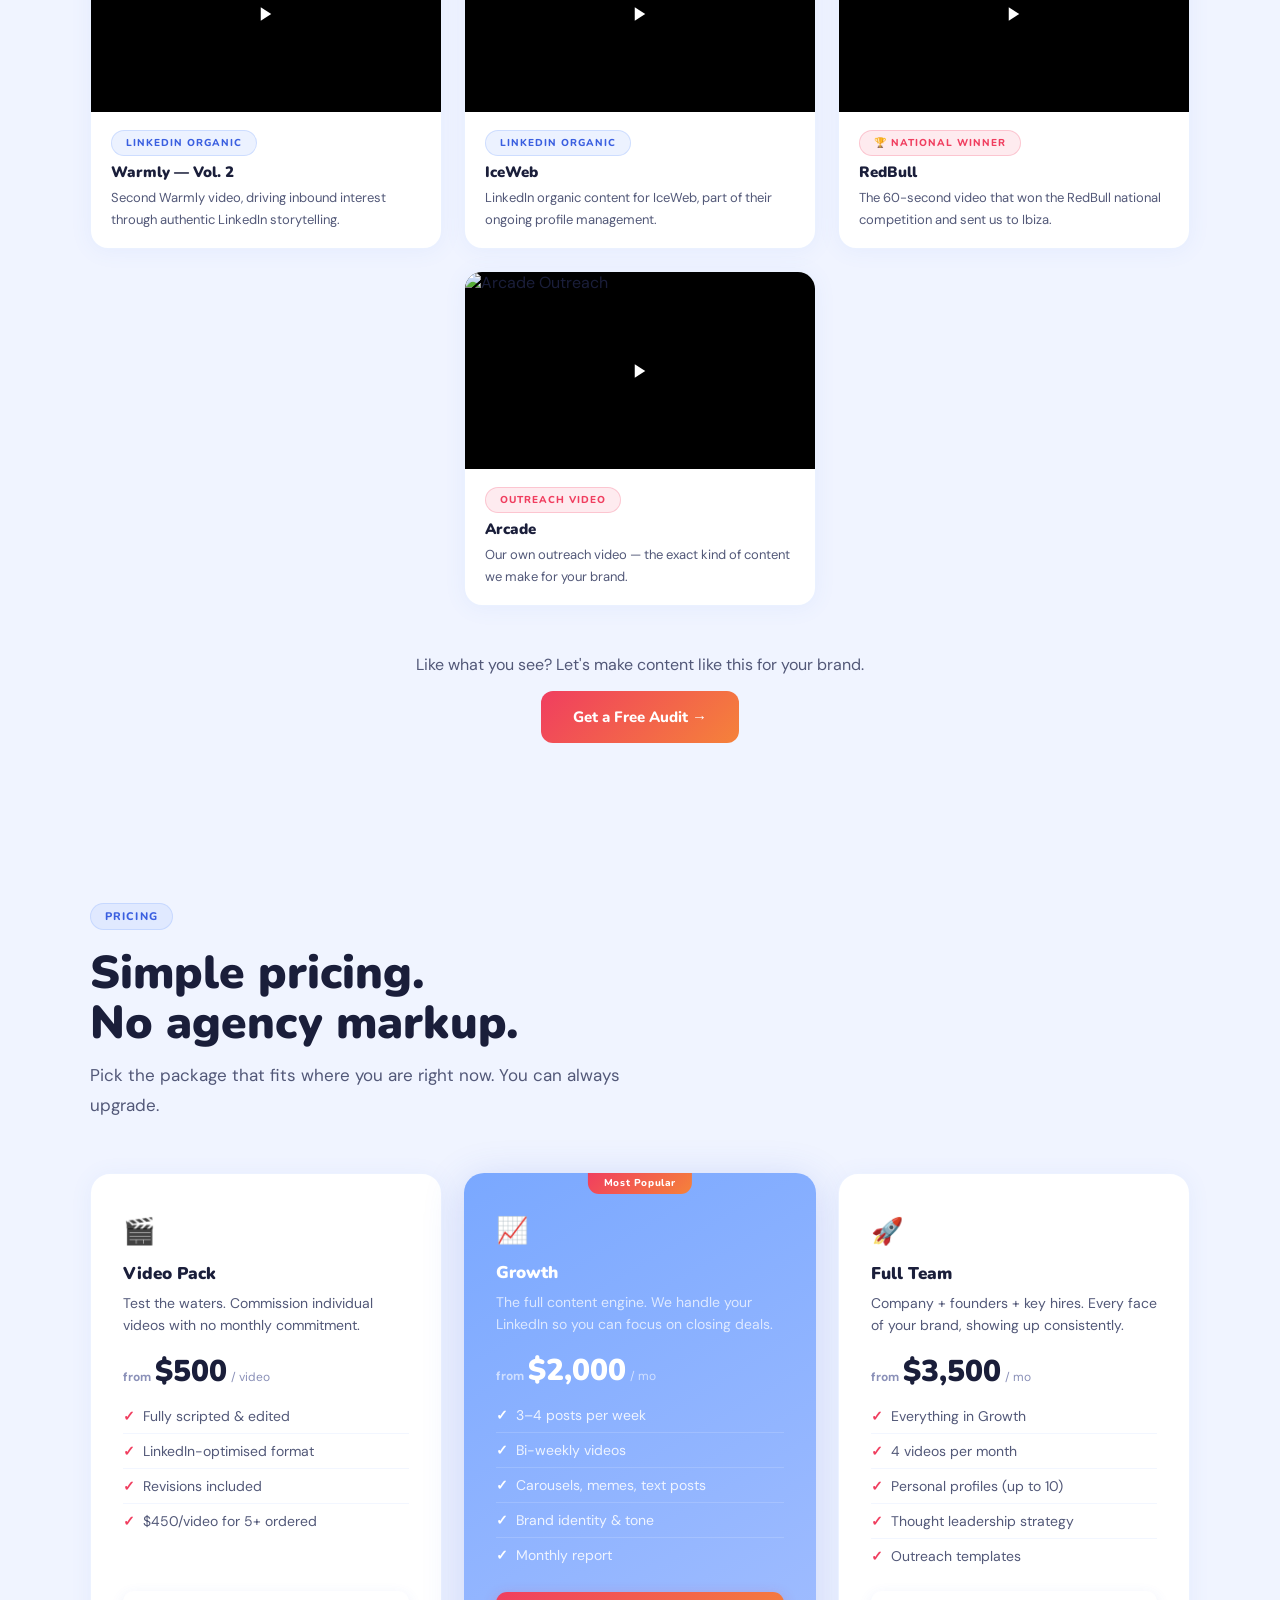
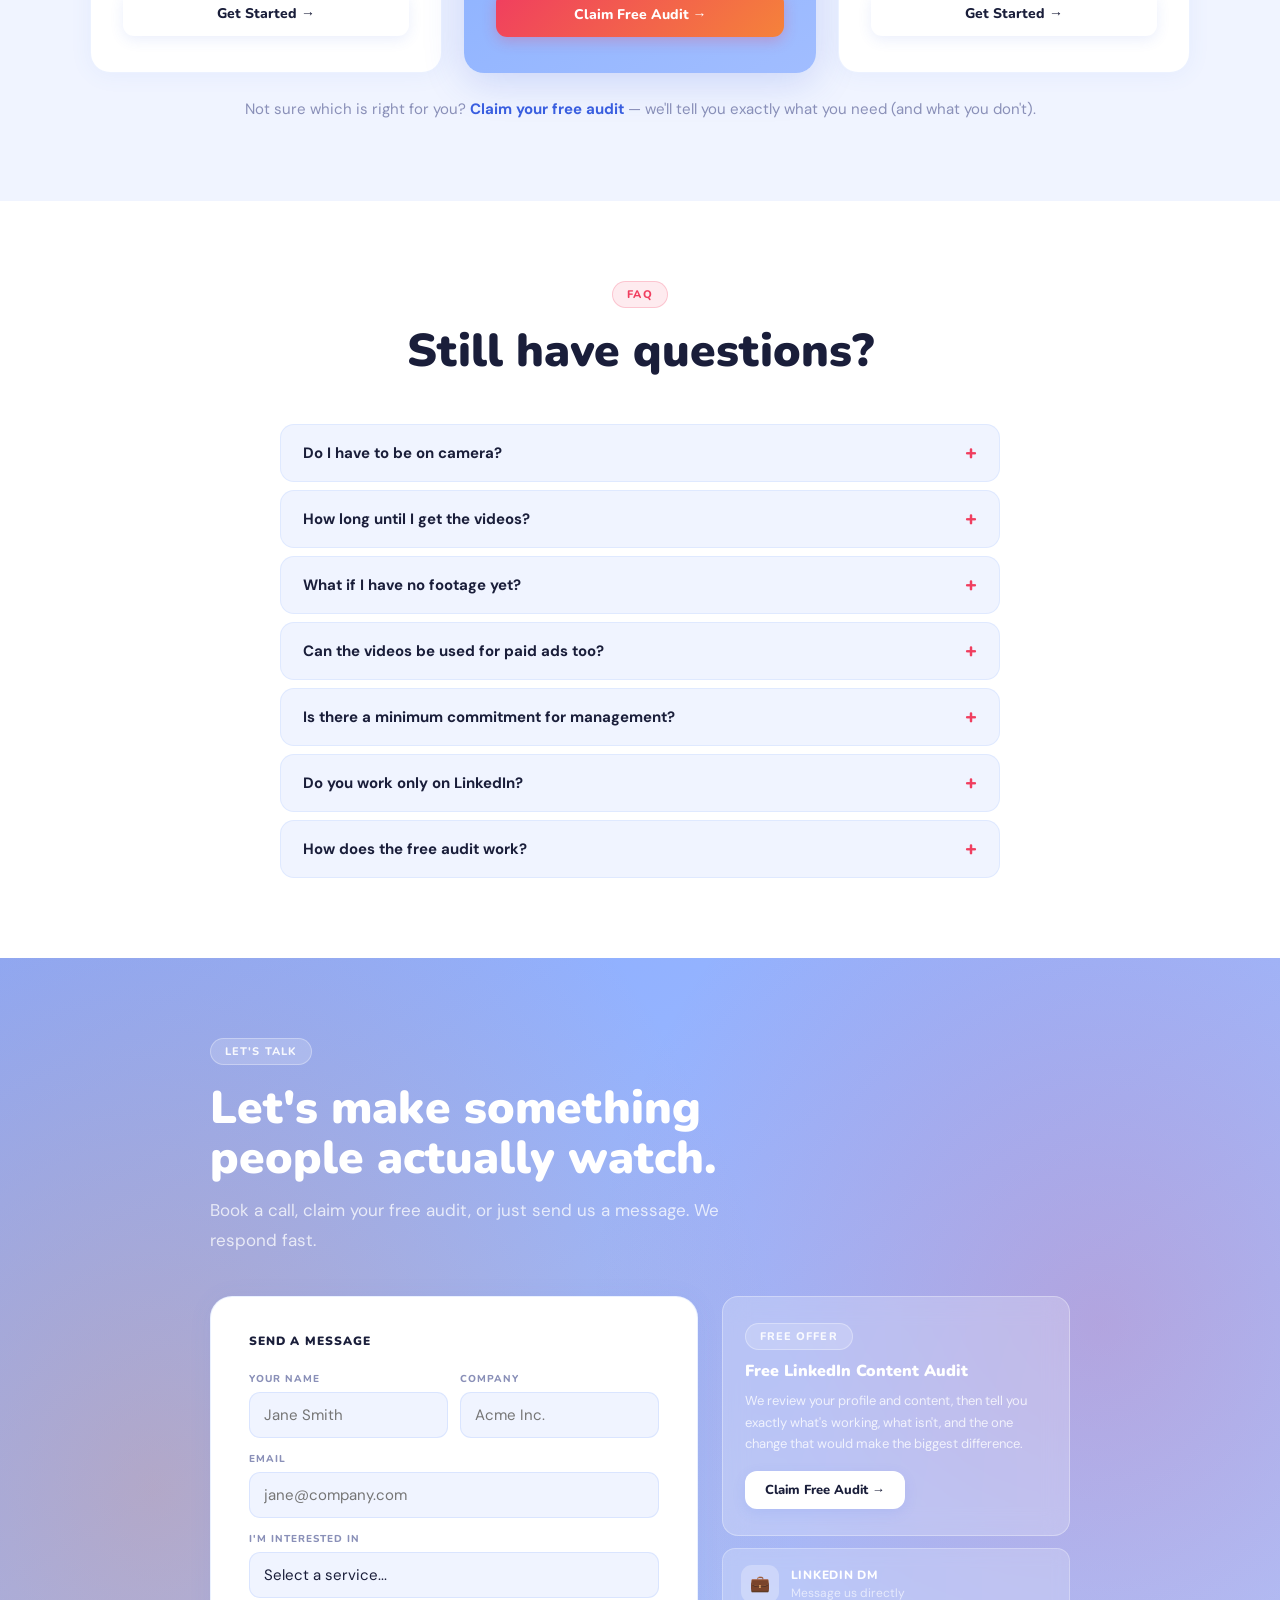
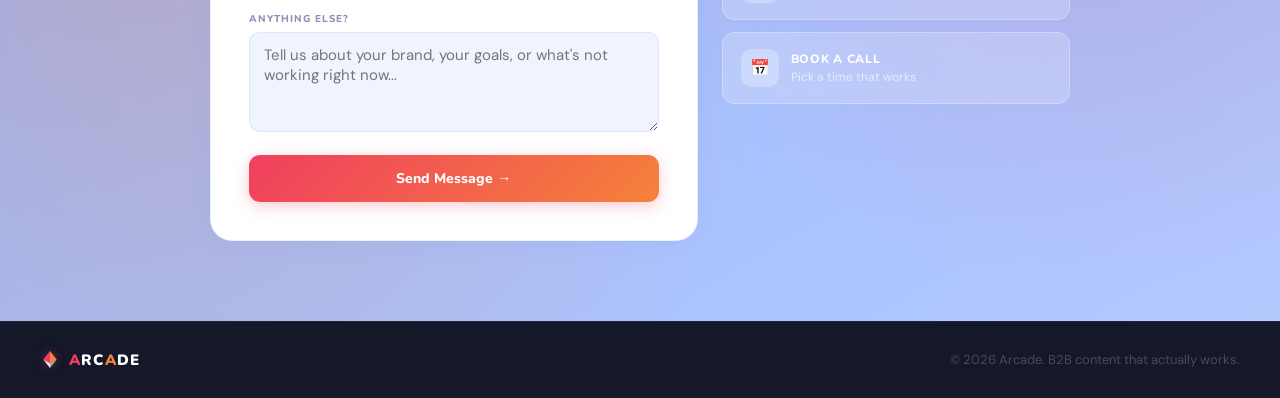
==== commit fce2306b: "Update index.html" ====
--- a/index.html
+++ b/index.html
@@ -7,7 +7,7 @@
 <link rel="preconnect" href="https://fonts.googleapis.com">
 <link rel="preconnect" href="https://fonts.gstatic.com" crossorigin>
 <link href="https://fonts.googleapis.com/css2?family=Nunito:wght@700;800;900&family=DM+Sans:opsz,wght@9..40,400;9..40,500;9..40,600&display=swap" rel="stylesheet">
-<link rel="icon" type="image/svg+xml" href="https://raw.githubusercontent.com/vojdanb/main/arcade-favicon.svg">
+<link rel="icon" type="image/svg+xml" href="https://raw.githubusercontent.com/vojdanb/arcade/main/arcade-favicon.svg">
 <style>
 
 /* ─── TOKENS ─────────────────────────────── */
